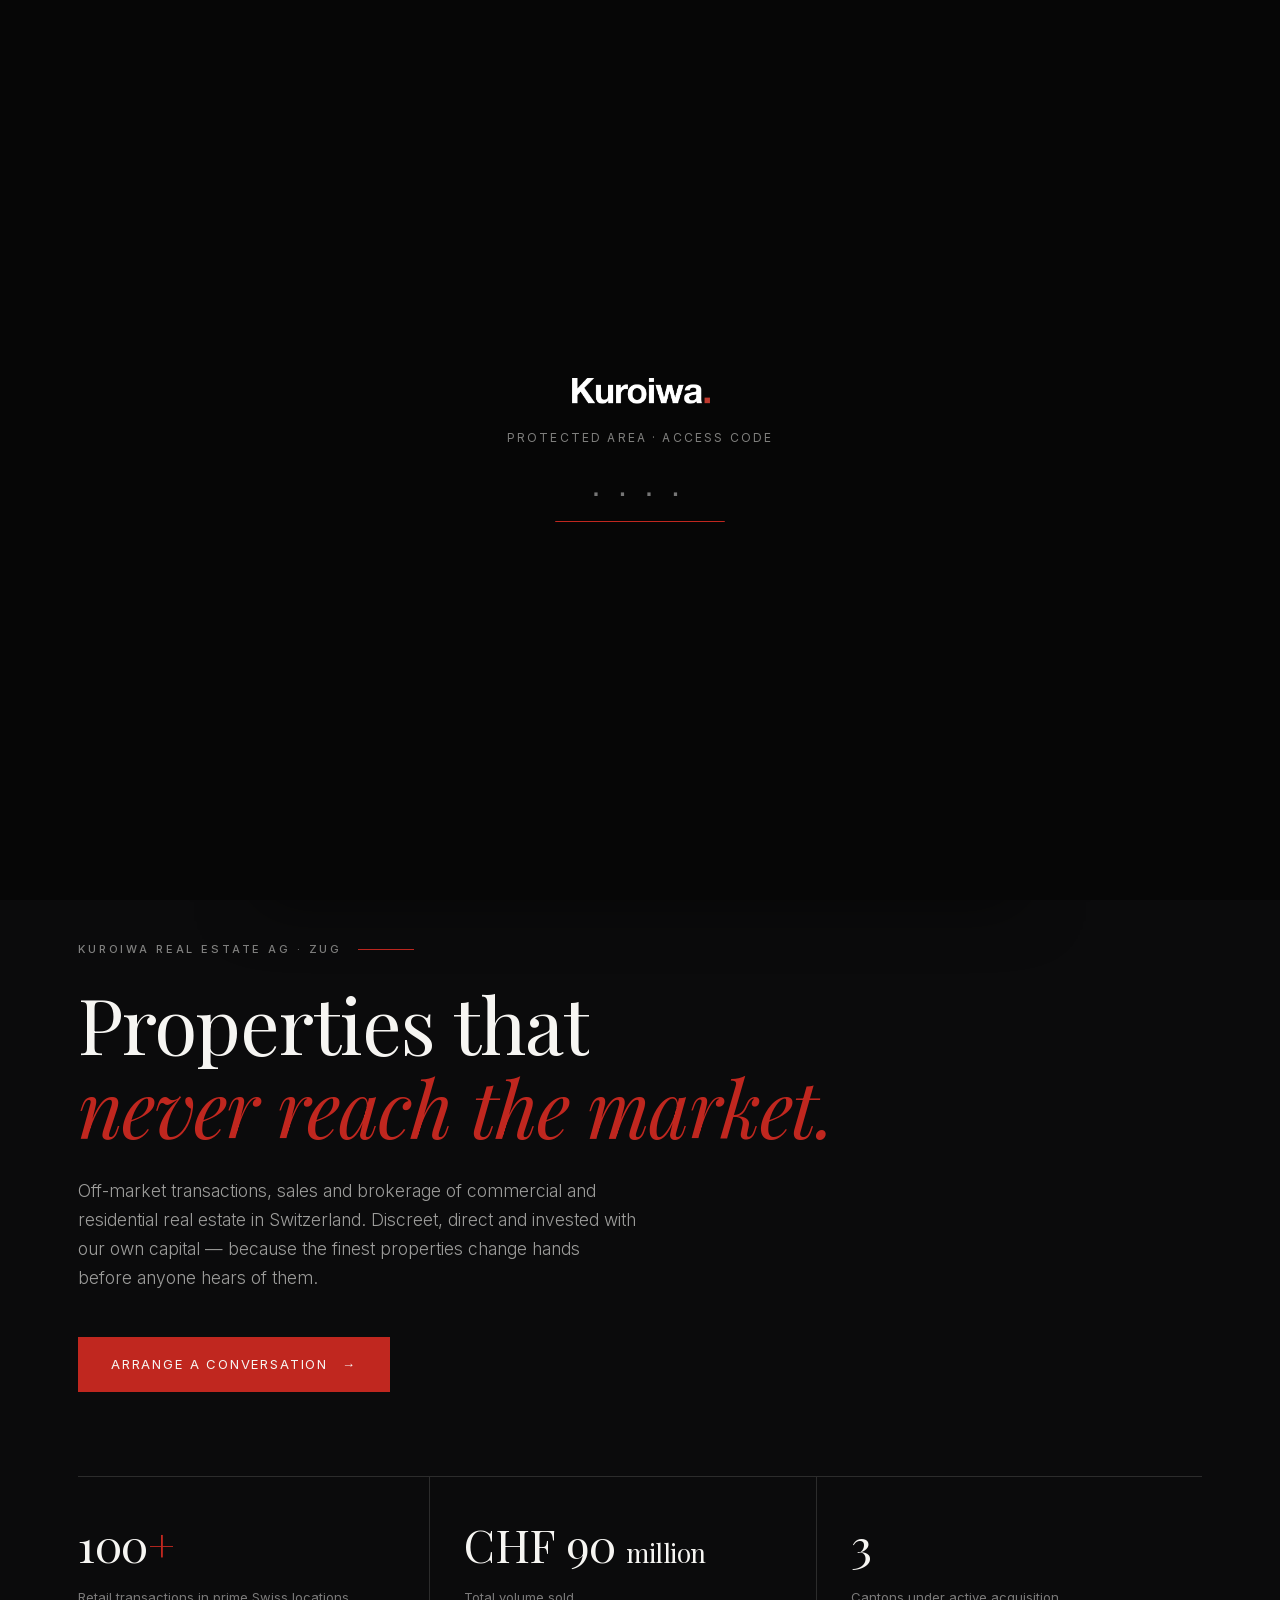
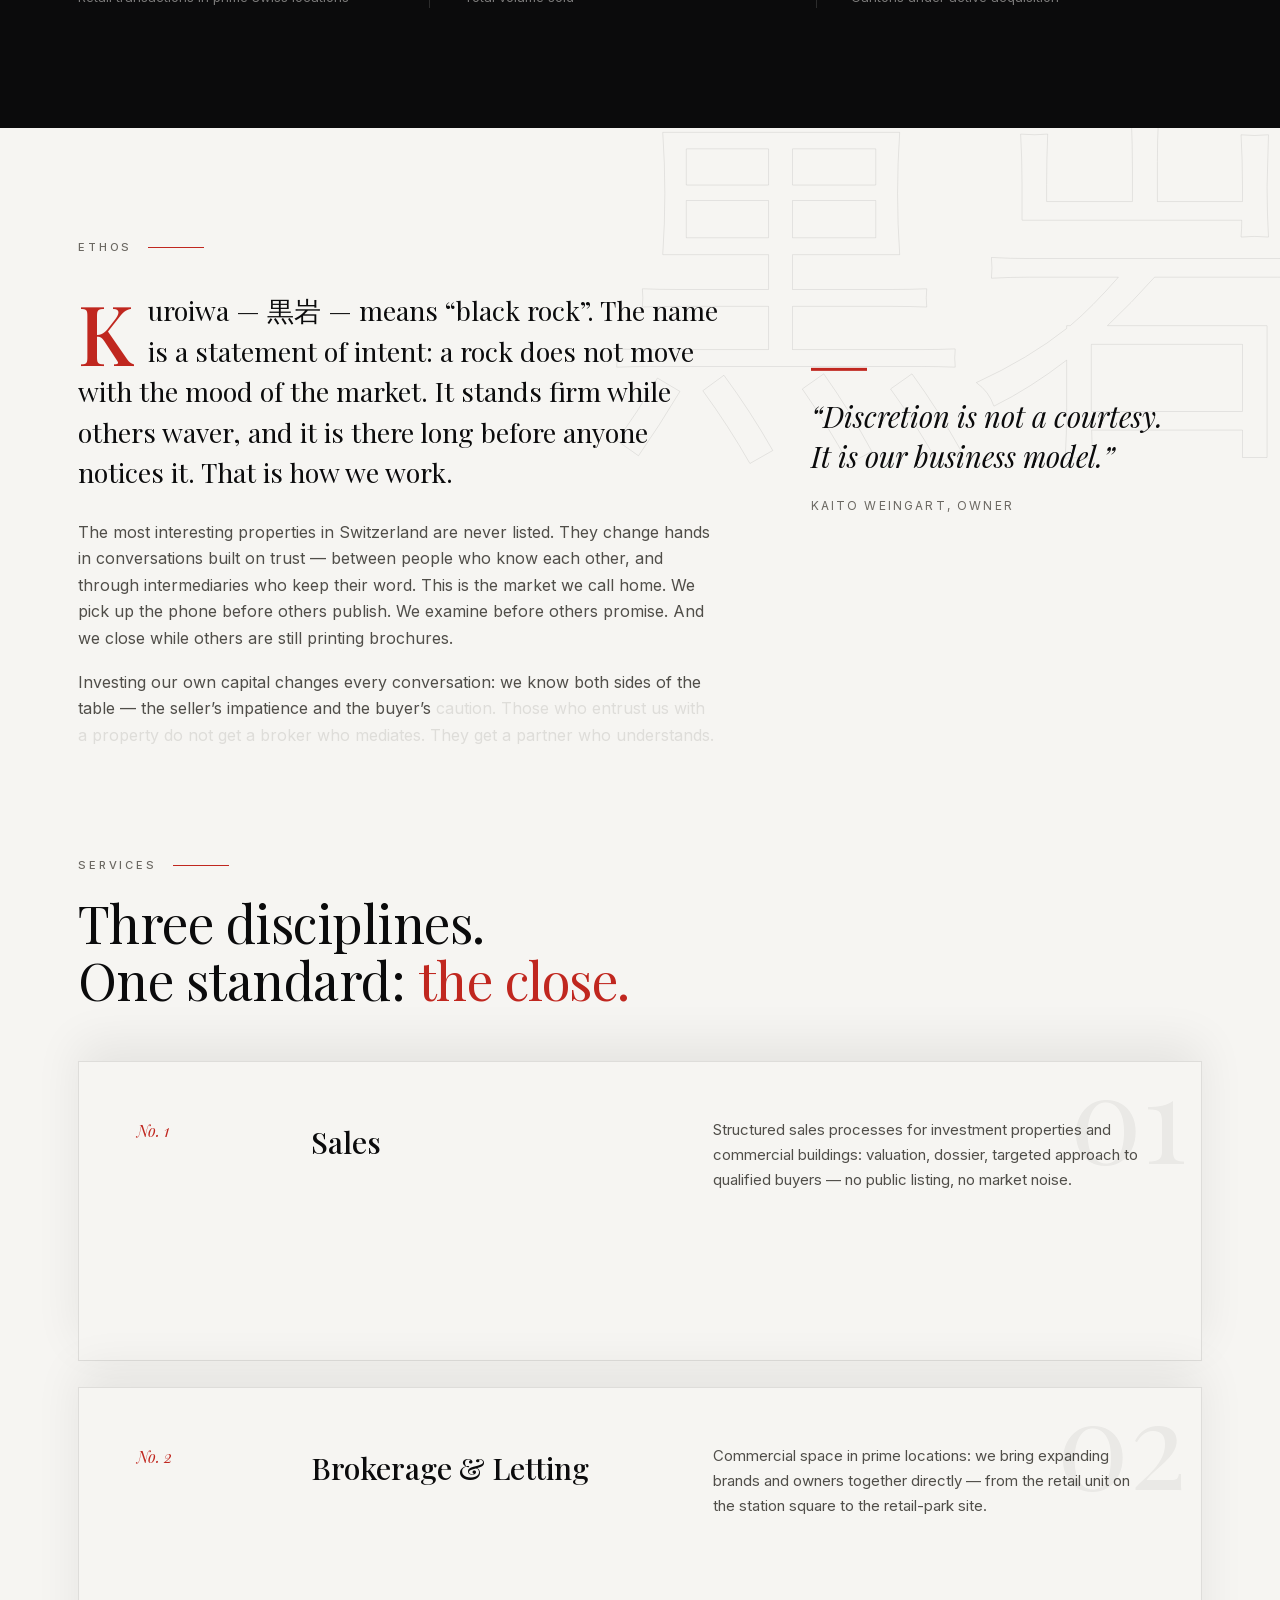
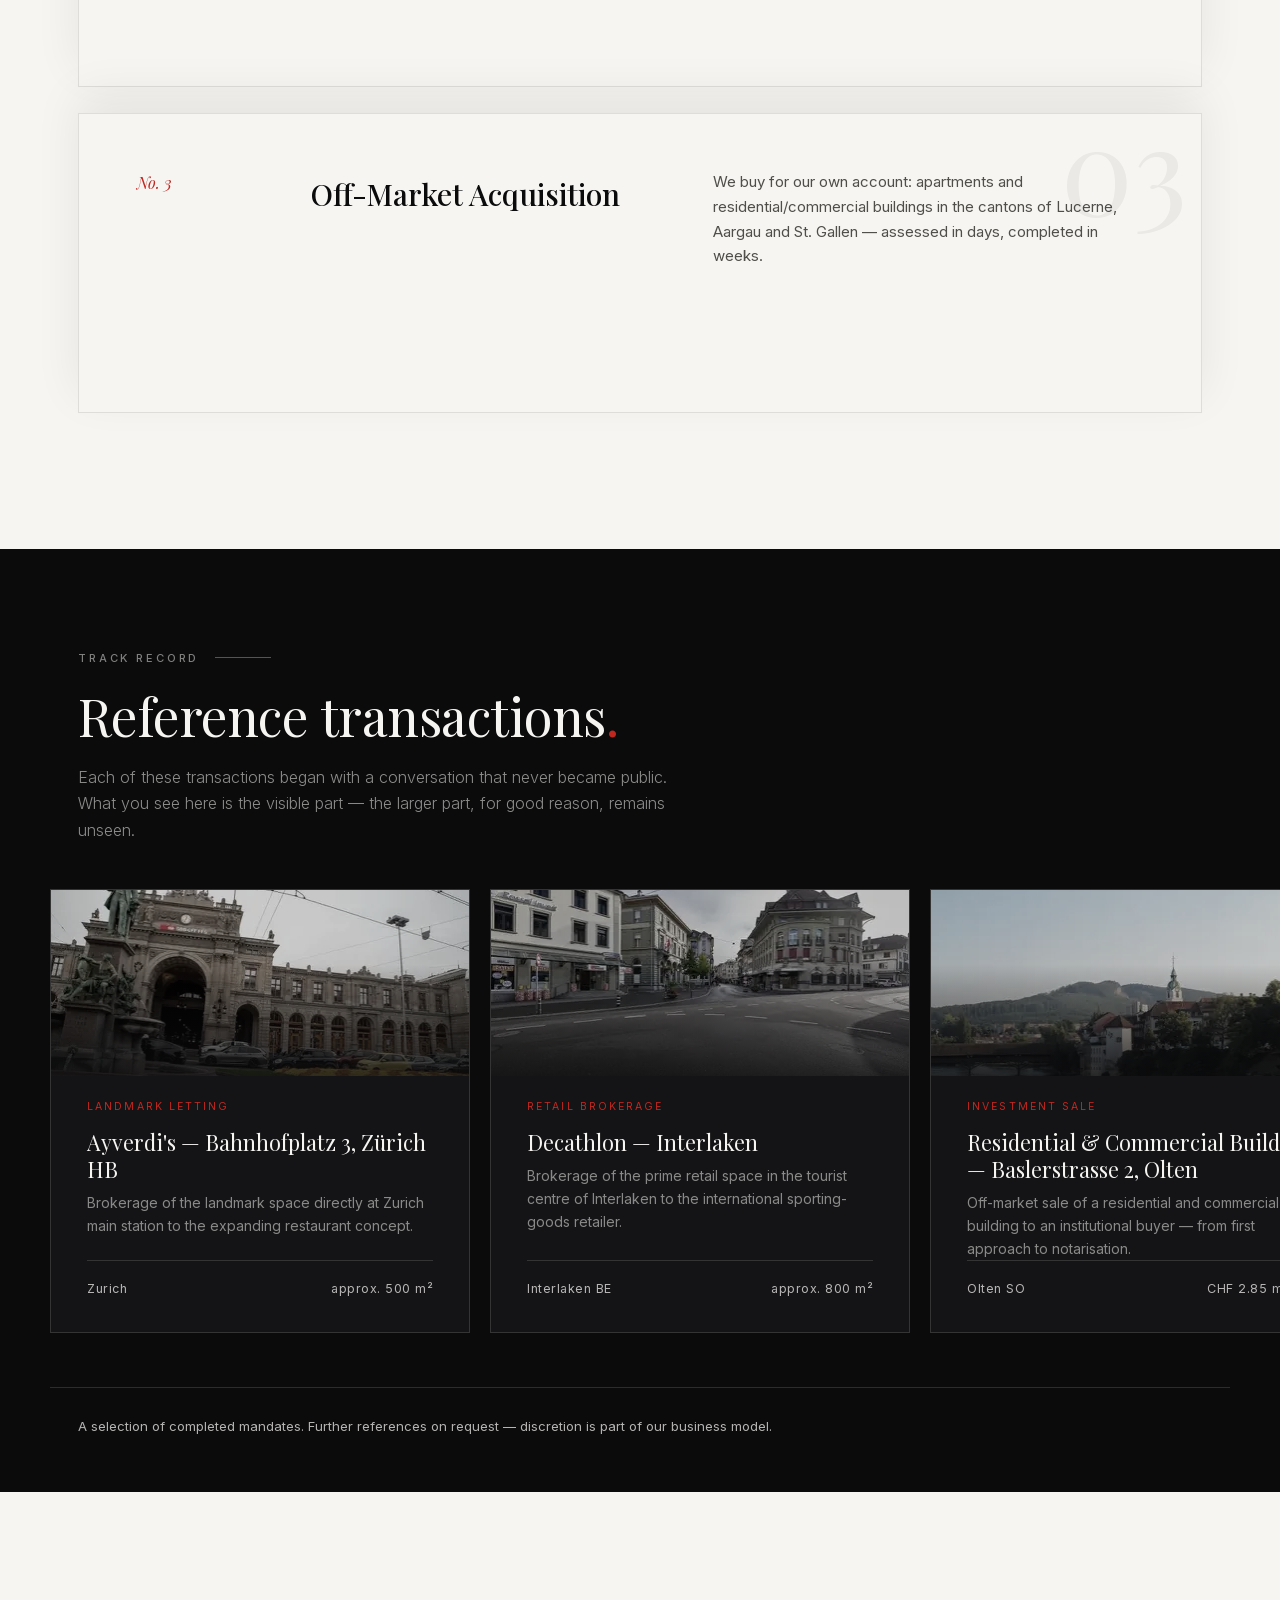
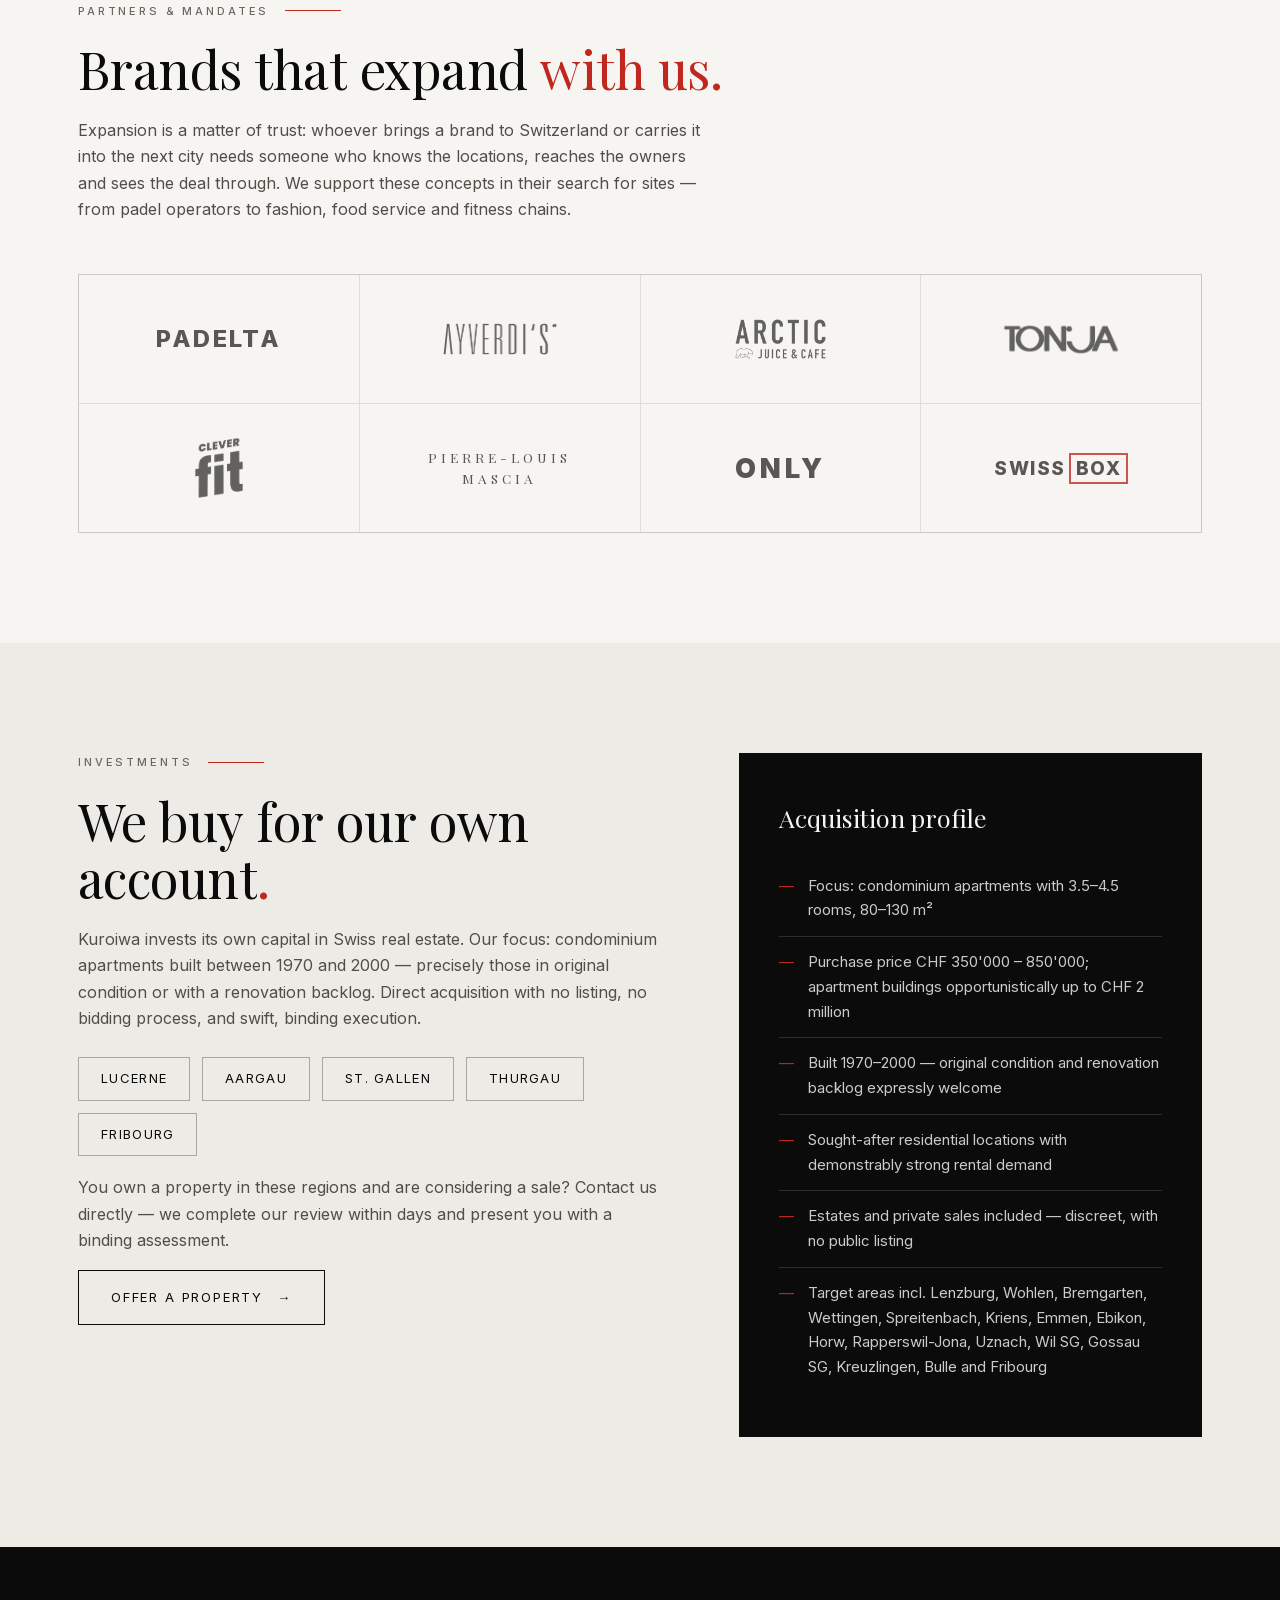
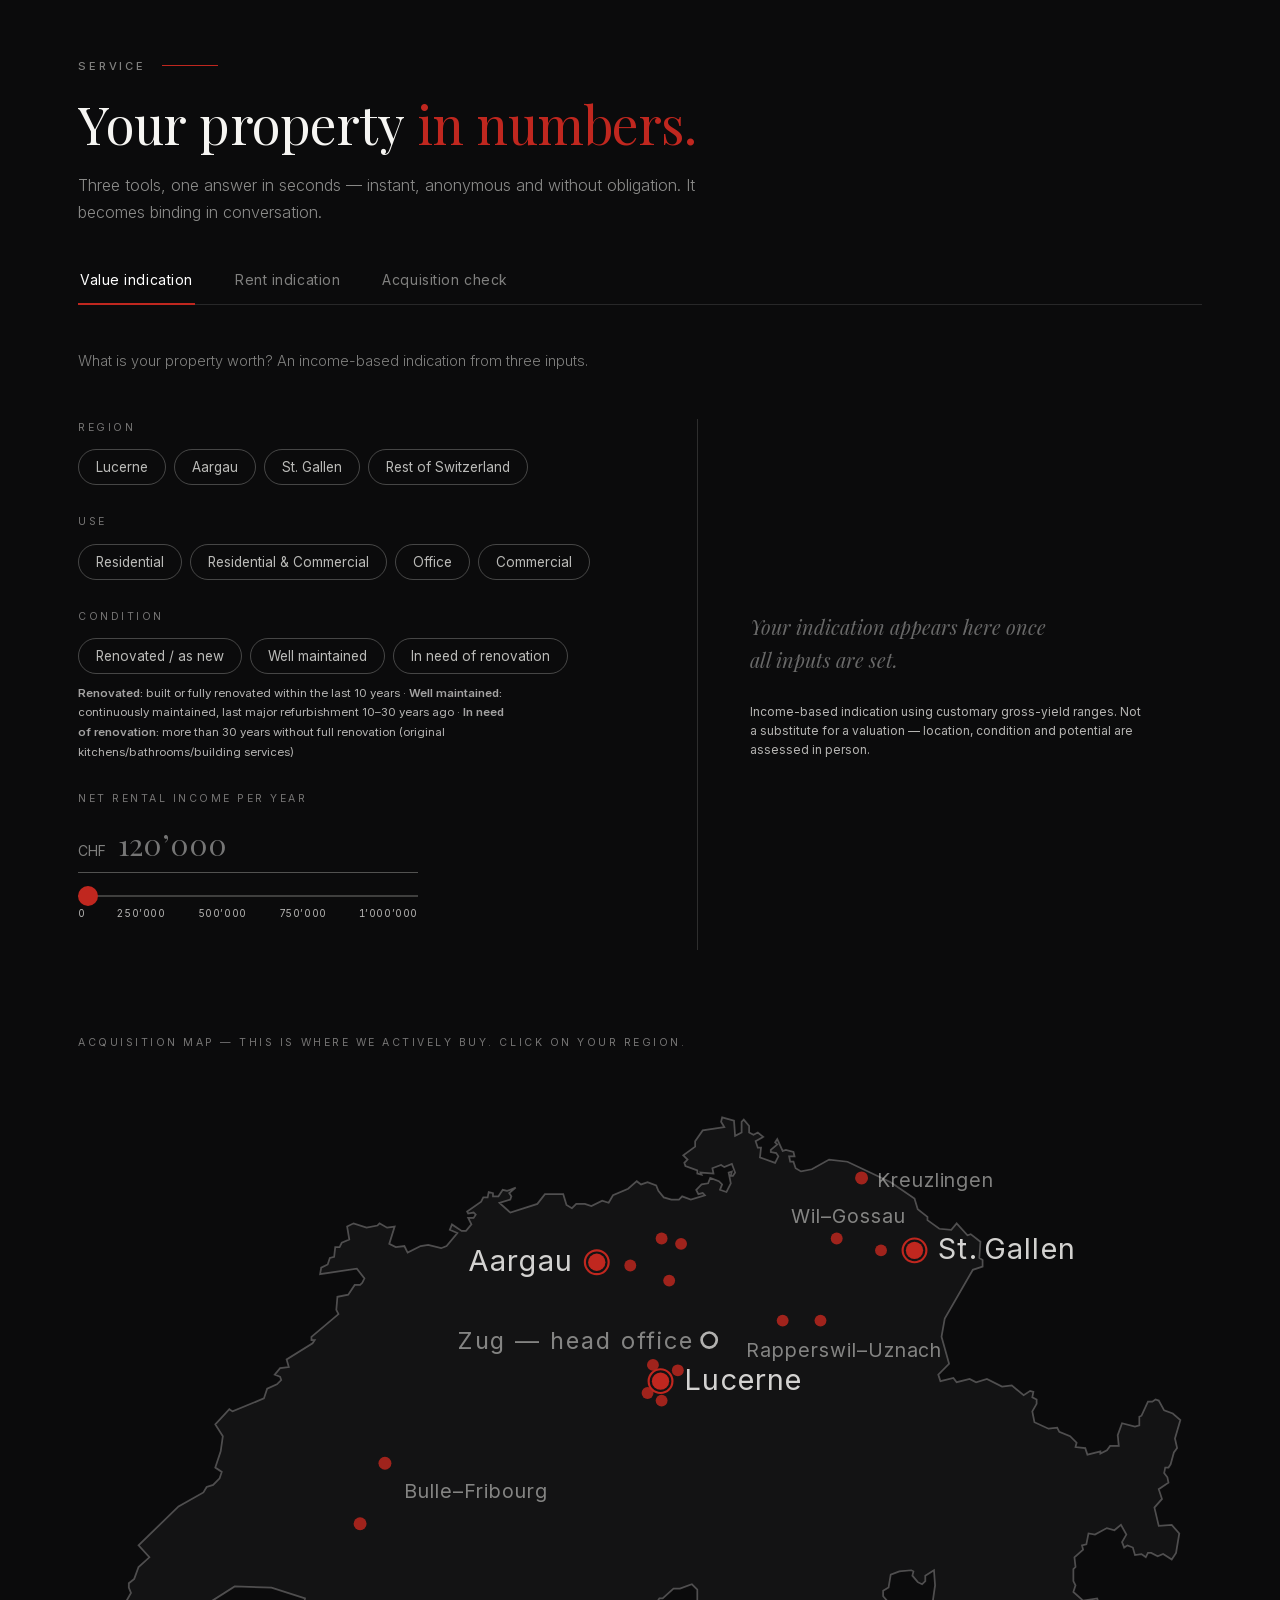
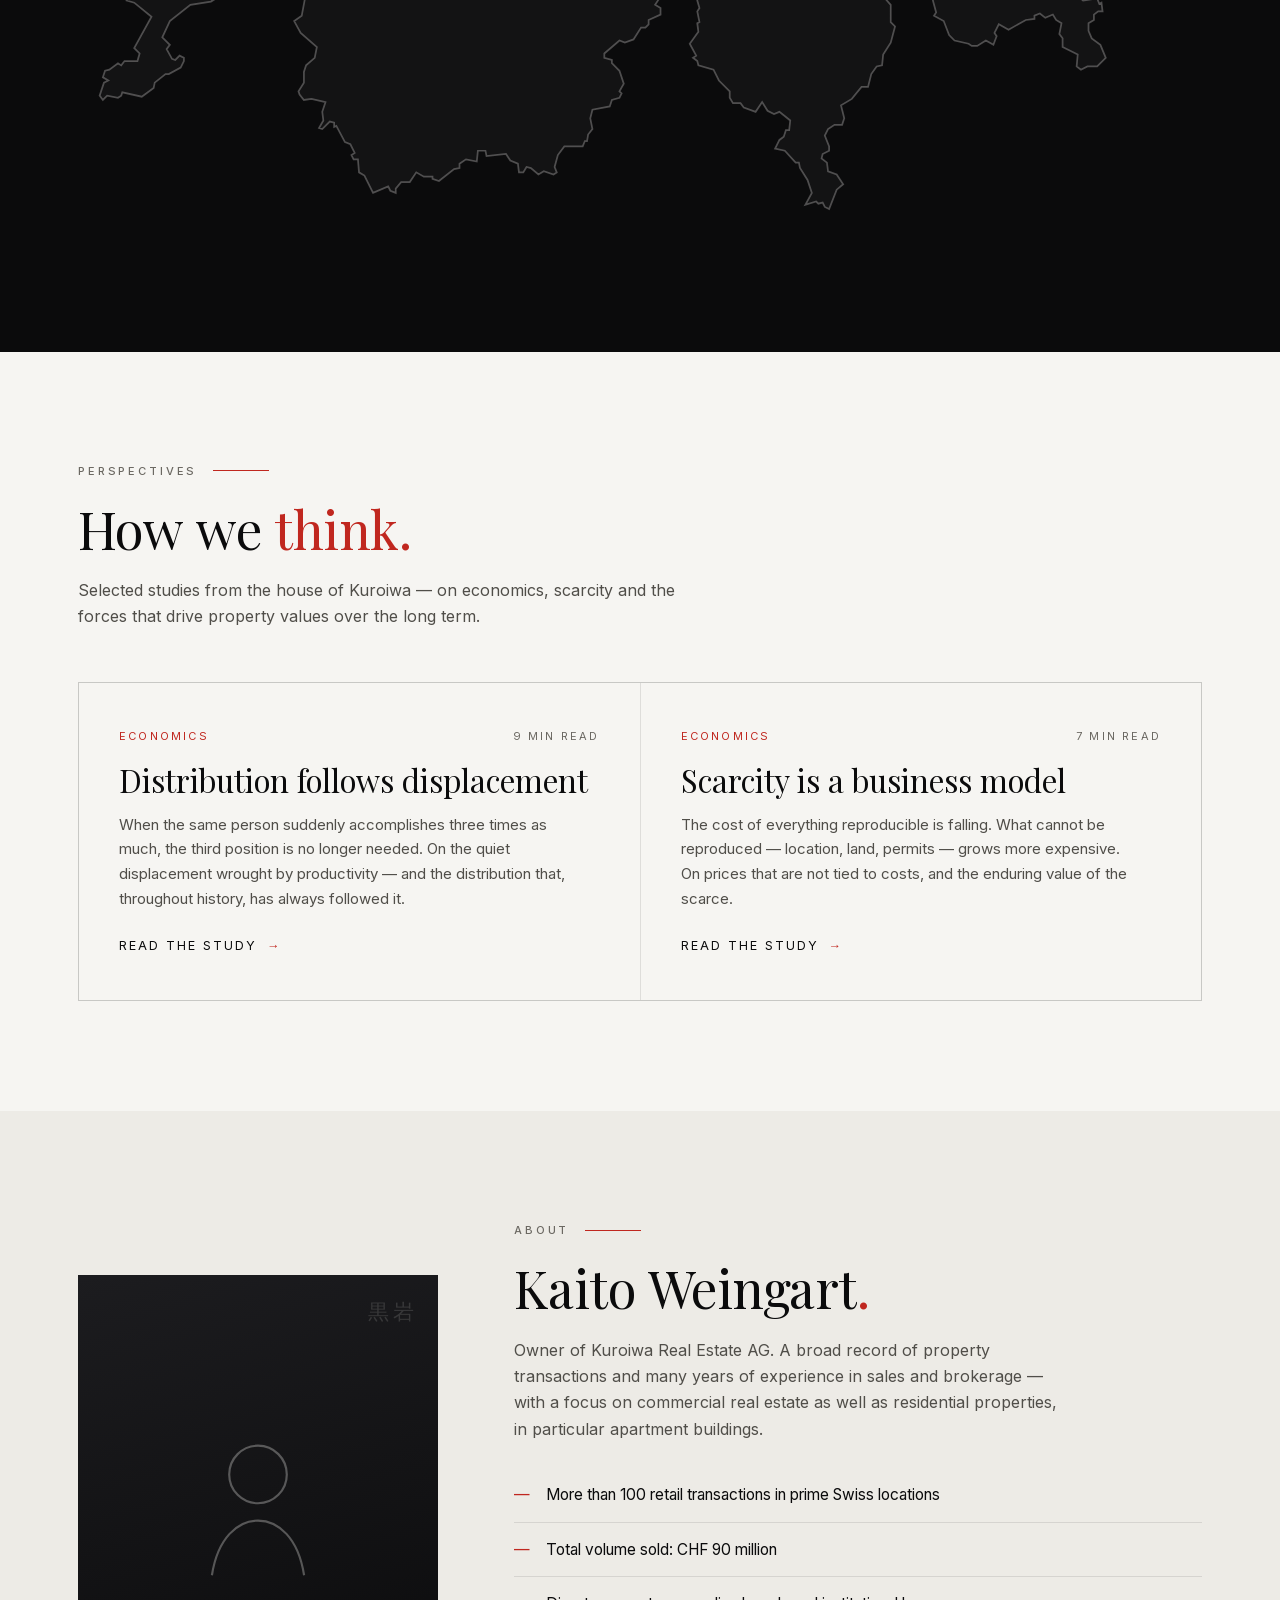
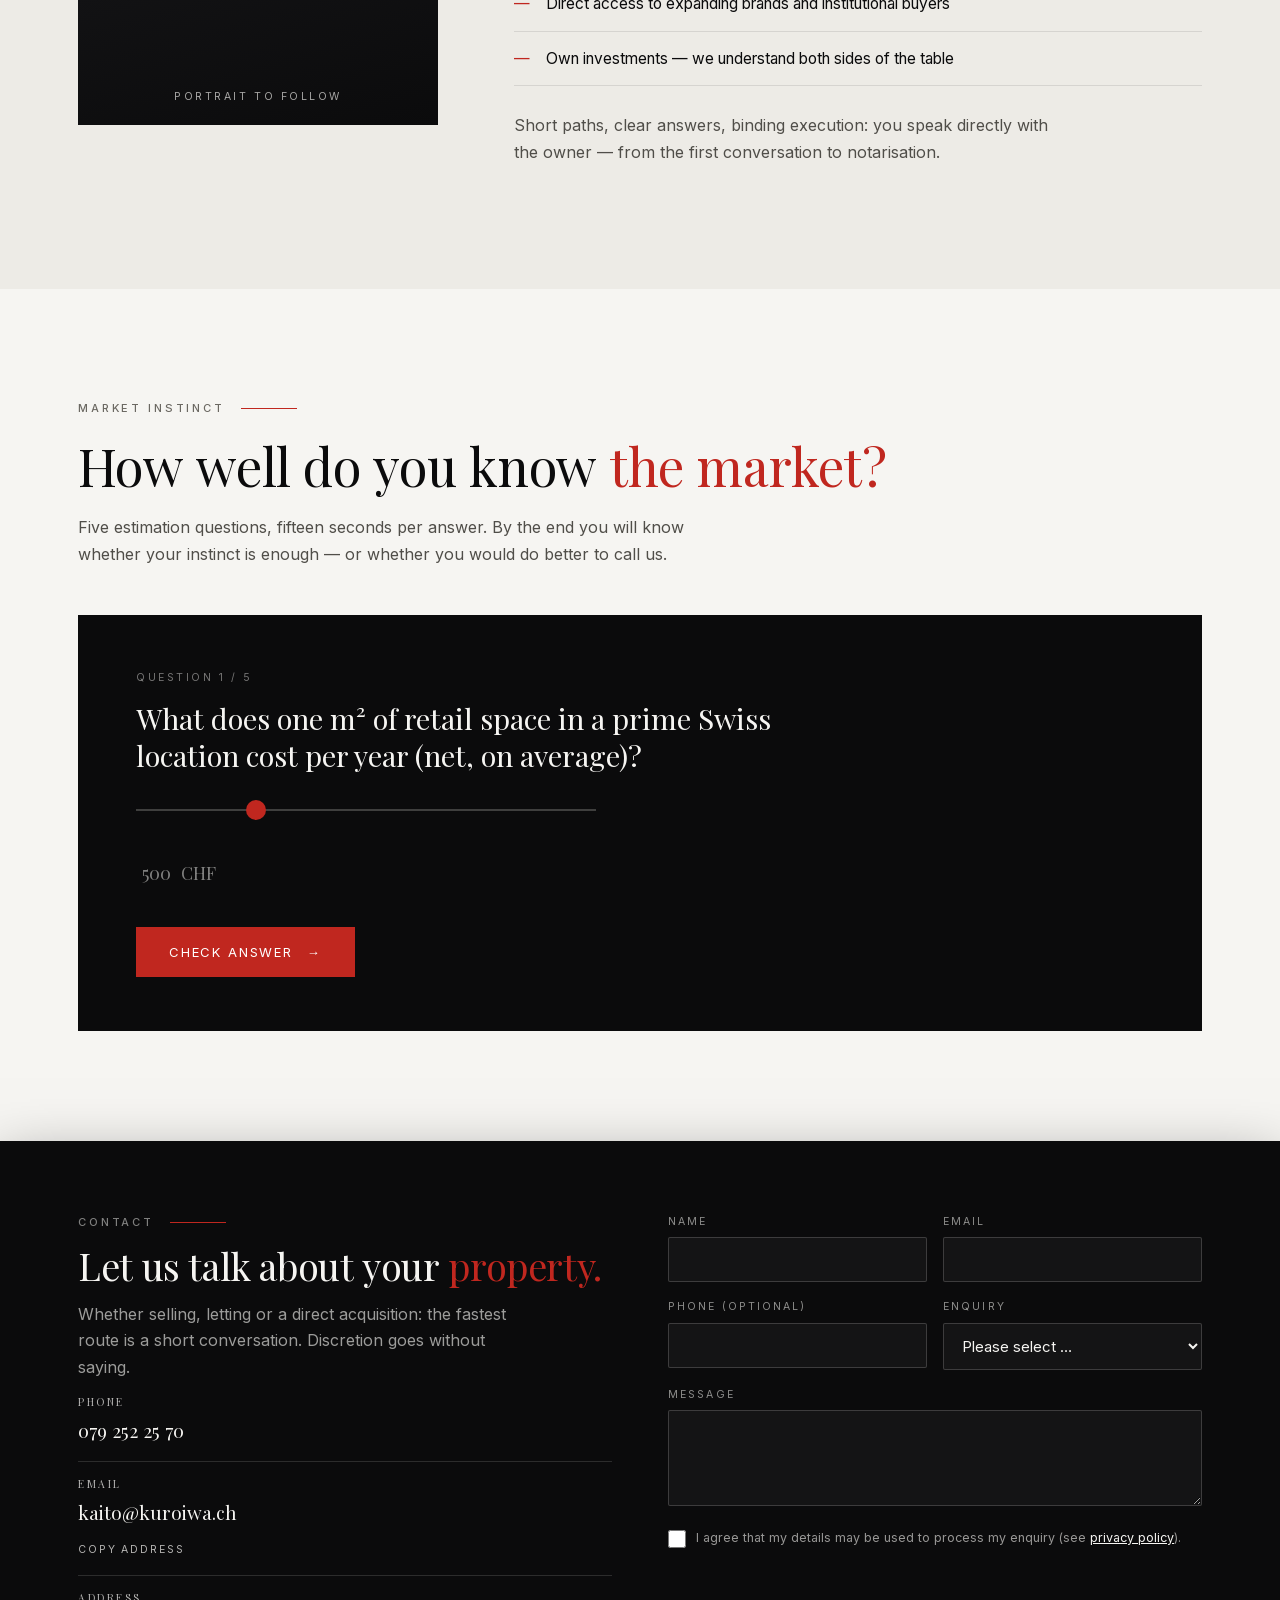
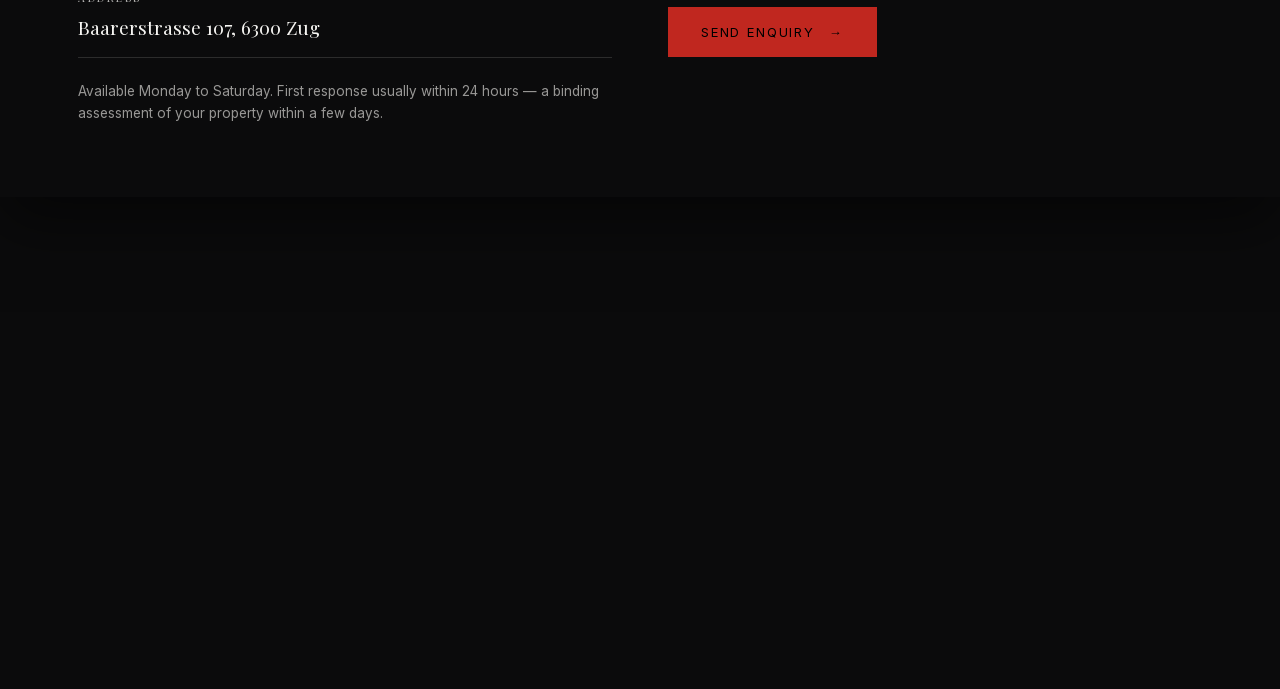
==== en/index.html @ 2675fcdd "Map: rebalance marker sizes — canton markers smaller (r8/pulse 11), town dots larger (r5.5/6), Lucer" ====
<!DOCTYPE html>
<html lang="en">
<head>
<meta charset="utf-8">
<meta name="viewport" content="width=device-width, initial-scale=1">
<title>Kuroiwa Real Estate AG — Off-Market Properties, Sales &amp; Brokerage | Zug</title>
<meta name="description" content="Kuroiwa Real Estate AG, Zug: off-market transactions, sales and brokerage of commercial and residential real estate in Switzerland. Direct acquisition of properties in the cantons of Lucerne, Aargau and St. Gallen.">
<meta name="keywords" content="real estate Zug, off-market properties Switzerland, commercial real estate, sell apartment building, property brokerage, sell property Lucerne, Aargau, St. Gallen, investment property, Kuroiwa Real Estate">
<meta name="robots" content="noindex, nofollow"><!-- GO-LIVE: auf "index, follow" stellen (siehe DEPLOYMENT.md) -->
<meta name="author" content="Kuroiwa Real Estate AG">
<link rel="canonical" href="https://kuroiwa.ch/en/">
<link rel="alternate" hreflang="de-CH" href="https://kuroiwa.ch/">
<link rel="alternate" hreflang="en" href="https://kuroiwa.ch/en/">
<link rel="alternate" hreflang="fr-CH" href="https://kuroiwa.ch/fr/">
<link rel="alternate" hreflang="it-CH" href="https://kuroiwa.ch/it/">
<link rel="alternate" hreflang="x-default" href="https://kuroiwa.ch/">

<meta name="geo.region" content="CH-ZG">
<meta name="geo.placename" content="Zug">
<meta name="geo.position" content="47.1789;8.5165">
<meta name="ICBM" content="47.1789, 8.5165">

<meta property="og:type" content="website">
<meta property="og:site_name" content="Kuroiwa Real Estate AG">
<meta property="og:title" content="Kuroiwa Real Estate — Off-Market Properties, Sales &amp; Brokerage">
<meta property="og:description" content="Discreet off-market transactions for commercial and residential real estate in Switzerland. Direct acquisition in the cantons of Lucerne, Aargau and St. Gallen.">
<meta property="og:url" content="https://kuroiwa.ch/en/">
<meta property="og:locale" content="en_GB">
<meta property="og:image" content="https://kuroiwa.ch/assets/og.png">
<meta property="og:image:width" content="1200">
<meta property="og:image:height" content="630">
<meta name="twitter:card" content="summary_large_image">
<meta name="twitter:title" content="Kuroiwa Real Estate — Off-Market Properties Switzerland">
<meta name="twitter:description" content="Sales, brokerage and direct acquisition of commercial and residential real estate. Discreet and precise.">
<meta name="twitter:image" content="https://kuroiwa.ch/assets/og.png">

<link rel="icon" href="data:image/svg+xml,%3Csvg xmlns='http://www.w3.org/2000/svg' viewBox='0 0 64 64'%3E%3Crect width='64' height='64' fill='%230b0b0c'/%3E%3Ctext x='32' y='44' font-family='Georgia' font-size='34' fill='%23f6f5f2' text-anchor='middle'%3EK%3C/text%3E%3Crect x='44' y='14' width='6' height='36' fill='%23c0271f'/%3E%3C/svg%3E">

<link rel="preload" as="image" fetchpriority="high" imagesrcset="../assets/brand/hero-800.webp 800w, ../assets/brand/hero-1200.webp 1200w, ../assets/brand/hero-1920.webp 1920w" imagesizes="100vw" href="../assets/brand/hero-1200.webp">
<link rel="preload" as="image" href="../assets/brand/kuroiwa-wort.webp">
<link rel="preload" as="font" type="font/woff2" href="../assets/fonts/playfairdisplay-400-normal-latin.woff2" crossorigin>
<link rel="preload" as="font" type="font/woff2" href="../assets/fonts/inter-400-normal-latin.woff2" crossorigin>
<link rel="stylesheet" href="../assets/fonts/fonts.css">

<!-- Monitoring & Analytics (Sentry + erweiterbar, consent-fähig) — Konfiguration in assets/monitoring.js -->
<script defer src="../assets/monitoring.js"></script>

<script type="application/ld+json">
{
  "@context": "https://schema.org",
  "@graph": [
    {
      "@type": "RealEstateAgent",
      "@id": "https://kuroiwa.ch/#organisation",
      "name": "Kuroiwa Real Estate AG",
      "url": "https://kuroiwa.ch/",
      "logo": "https://kuroiwa.ch/assets/og.png",
      "telephone": "+41792522570",
      "email": "kaito@kuroiwa.ch",
      "address": { "@type": "PostalAddress", "streetAddress": "Baarerstrasse 107", "postalCode": "6300", "addressLocality": "Zug", "addressRegion": "ZG", "addressCountry": "CH" },
      "geo": { "@type": "GeoCoordinates", "latitude": 47.1789, "longitude": 8.5165 },
      "areaServed": [
        { "@type": "Country", "name": "Switzerland" },
        { "@type": "AdministrativeArea", "name": "Canton of Zug" },
        { "@type": "AdministrativeArea", "name": "Canton of Lucerne" },
        { "@type": "AdministrativeArea", "name": "Canton of Aargau" },
        { "@type": "AdministrativeArea", "name": "Canton of St. Gallen" },
        { "@type": "AdministrativeArea", "name": "Canton of Zurich" },
        { "@type": "AdministrativeArea", "name": "Canton of Thurgau" },
        { "@type": "AdministrativeArea", "name": "Canton of Fribourg" }
      ],
      "knowsAbout": ["Off-market transactions", "Commercial real estate", "Apartment buildings", "Property brokerage", "Investment properties"],
      "image": "https://kuroiwa.ch/assets/og.png",
      "founder": { "@id": "https://kuroiwa.ch/#kaito" },
      "hasOfferCatalog": {
        "@type": "OfferCatalog",
        "name": "Services",
        "itemListElement": [
          { "@type": "Offer", "itemOffered": { "@type": "Service", "name": "Sale of investment and commercial properties", "serviceType": "Property sales" } },
          { "@type": "Offer", "itemOffered": { "@type": "Service", "name": "Brokerage and letting of commercial space", "serviceType": "Property brokerage" } },
          { "@type": "Offer", "itemOffered": { "@type": "Service", "name": "Off-market acquisition of residential and commercial properties", "serviceType": "Property acquisition" } }
        ]
      }
    },
    {
      "@type": "Person",
      "@id": "https://kuroiwa.ch/#kaito",
      "name": "Kaito Weingart",
      "jobTitle": "Owner",
      "worksFor": { "@id": "https://kuroiwa.ch/#organisation" },
      "telephone": "+41792522570",
      "email": "kaito@kuroiwa.ch"
    },
    {
      "@type": "WebSite",
      "@id": "https://kuroiwa.ch/#website",
      "url": "https://kuroiwa.ch/en/",
      "name": "Kuroiwa Real Estate AG",
      "inLanguage": "en",
      "publisher": { "@id": "https://kuroiwa.ch/#organisation" }
    }
  ]
}
</script>

<link rel="stylesheet" href="../assets/site.css">
</head>
<body>
<div class="tor" id="tor">
  <img src="../assets/brand/kuroiwa-wort.webp" alt="Kuroiwa">
  <div class="tor-text">Protected area · Access code</div>
  <input id="torCode" type="password" inputmode="numeric" maxlength="4" placeholder="&middot;&middot;&middot;&middot;" autocomplete="off" aria-label="Access code">
  <div class="tor-fehler" id="torFehler" hidden>Incorrect code — please try again.</div>
</div>
<script>
(function () {
  const tor = document.getElementById('tor');
  if (sessionStorage.getItem('kuroiwa-zugang') === '1') { tor.remove(); return; }
  document.documentElement.style.overflow = 'hidden';
  const feld = document.getElementById('torCode');
  setTimeout(() => feld.focus(), 100);
  feld.addEventListener('input', () => {
    if (feld.value.length < 4) return;
    if (feld.value === '0000') {
      sessionStorage.setItem('kuroiwa-zugang', '1');
      tor.remove();
      document.documentElement.style.overflow = '';
    } else {
      document.getElementById('torFehler').hidden = false;
      feld.value = '';
    }
  });
})();
</script>
<div class="fortschritt" id="fortschritt" aria-hidden="true"></div>
<div class="lade" id="lade" aria-hidden="true"><div class="lade-inhalt"><span class="lade-kanji">黒岩</span><span class="lade-zahl" id="ladeZahl">0&thinsp;%</span></div></div>
<div class="toast" id="toast" role="status">Email address copied</div>
<button class="hoch" id="hoch" aria-label="Back to top">&uarr;</button>

<nav id="nav">
  <div class="wrap nav-inner">
    <a class="marke" href="#top"><img src="../assets/brand/kuroiwa-wort.webp" alt="Kuroiwa Real Estate" width="78" height="22" style="width:auto"></a>
    <div class="nav-links">
      <a href="#leistungen">Services</a>
      <a href="#track">Track Record</a>
      <a href="#partner">Partners</a>
      <a href="#investitionen">Investments</a>
      <a href="#wert">Value Check</a>
      <a href="#perspektiven">Perspectives</a>
      <a href="#ueber">About</a>
      <div class="lang" aria-label="Select language"><a href="../" hreflang="de-CH" lang="de">DE</a><a class="akt" href="./" hreflang="en" lang="en" aria-current="true">EN</a><a href="../fr/" hreflang="fr-CH" lang="fr">FR</a><a href="../it/" hreflang="it-CH" lang="it">IT</a></div>
      <a class="cta-mini" href="#kontakt">Contact</a>
    </div>
  </div>
</nav>

<!-- Intro im KWI-Stil -->
<header class="intro" id="top">
  <div class="bg"></div>
  <div class="korn"></div>
  <div class="intro-inhalt">
    <img class="logo" src="../assets/brand/kuroiwa-wort.webp" alt="Kuroiwa — 黒岩" width="430" height="80">
    <div class="unterzeile">Real Estate<b>.</b></div>
  </div>
  <div class="scrollcue"><span>Scroll</span><span class="ln"></span></div>
</header>

<section class="statement">
  <div class="wrap">
    <div class="label hell">Kuroiwa Real Estate AG · Zug</div>
    <h1>Properties that <em>never reach the market.</em></h1>
    <p class="sub">Off-market transactions, sales and brokerage of commercial and residential real estate in Switzerland. Discreet, direct and invested with our own capital — because the finest properties change hands before anyone hears of them.</p>
    <a class="cta voll" href="#kontakt">Arrange a conversation</a>
    <div class="zeile">
      <div class="zahl"><div class="gross"><span class="zaehler" data-ziel="100">0</span><span class="rot">+</span></div><div class="klein">Retail transactions in prime Swiss locations</div></div>
      <div class="zahl"><div class="gross">CHF <span class="zaehler" data-ziel="90">0</span> <span style="font-size:26px">million</span></div><div class="klein">Total volume sold</div></div>
      <div class="zahl"><div class="gross"><span class="zaehler" data-ziel="3">0</span></div><div class="klein">Cantons under active acquisition</div></div>
    </div>
  </div>
</section>

<section class="hell-sektion manifest" id="haltung">
  <span class="kanji-wz" id="kanjiWz" aria-hidden="true">黒岩</span>
  <div class="wrap enter">
    <div class="label">Ethos</div>
    <div class="manifest-grid">
      <div class="manifest-text">
        <p class="gross-prosa"><span class="initial">K</span>uroiwa — 黒岩 — means “black rock”. The name is a statement of intent: a rock does not move with the mood of the market. It stands firm while others waver, and it is there long before anyone notices it. That is how we work.</p>
        <p>The most interesting properties in Switzerland are never listed. They change hands in conversations built on trust — between people who know each other, and through intermediaries who keep their word. This is the market we call home. We pick up the phone before others publish. We examine before others promise. And we close while others are still printing brochures.</p>
        <p>Investing our own capital changes every conversation: we know both sides of the table — the seller’s impatience and the buyer’s caution. Those who entrust us with a property do not get a broker who mediates. They get a partner who understands.</p>
      </div>
      <div class="zitat">
        <div class="zitat-strich"></div>
        <blockquote>“Discretion is not a courtesy.<br>It is our business model.”</blockquote>
        <div class="zitat-wer">Kaito Weingart, Owner</div>
      </div>
    </div>
  </div>
</section>

<section class="hell-sektion" id="leistungen" style="padding-top:0">
  <div class="wrap enter">
    <div class="label">Services</div>
    <h2>Three disciplines.<br>One standard: <span class="rot">the close.</span></h2>
    <div class="drei">
      <div class="kachel" data-nr="01">
        <div class="nr">No. 1</div>
        <h3>Sales</h3>
        <p>Structured sales processes for investment properties and commercial buildings: valuation, dossier, targeted approach to qualified buyers — no public listing, no market noise.</p>
      </div>
      <div class="kachel" data-nr="02">
        <div class="nr">No. 2</div>
        <h3>Brokerage &amp; Letting</h3>
        <p>Commercial space in prime locations: we bring expanding brands and owners together directly — from the retail unit on the station square to the retail-park site.</p>
      </div>
      <div class="kachel" data-nr="03">
        <div class="nr">No. 3</div>
        <h3>Off-Market Acquisition</h3>
        <p>We buy for our own account: apartments and residential/commercial buildings in the cantons of Lucerne, Aargau and St. Gallen — assessed in days, completed in weeks.</p>
      </div>
    </div>
  </div>
</section>

<section class="dunkel" id="track" style="padding:0">
  <div class="track-klebt">
    <div class="wrap enter">
      <div class="label hell">Track Record</div>
      <h2>Reference transactions<span class="rot">.</span></h2>
      <p style="max-width:620px;color:rgba(246,245,242,.55);font-weight:300">Each of these transactions began with a conversation that never became public. What you see here is the visible part — the larger part, for good reason, remains unseen.</p>
    </div>
    <div class="deals" id="dealSpur">
      <div class="deal">
        <div class="deal-bild"><picture><source srcset="../assets/deals/ayverdis-420.webp 420w, ../assets/deals/ayverdis.webp 840w" sizes="(max-width: 860px) 92vw, 420px" type="image/webp"><img src="../assets/deals/ayverdis.jpg" srcset="../assets/deals/ayverdis-420.jpg 420w, ../assets/deals/ayverdis.jpg 840w" sizes="(max-width: 860px) 92vw, 420px" alt="Zurich main station on Bahnhofplatz" width="840" height="380" loading="lazy" decoding="async"></picture></div>
        <div class="typ">Landmark Letting</div>
        <h3>Ayverdi's — Bahnhofplatz 3, Zürich HB</h3>
        <p>Brokerage of the landmark space directly at Zurich main station to the expanding restaurant concept.</p>
        <div class="meta"><span>Zurich</span><span>approx. 500 m²</span></div>
      </div>
      <div class="deal">
        <div class="deal-bild"><picture><source srcset="../assets/deals/decathlon-420.webp 420w, ../assets/deals/decathlon.webp 840w" sizes="(max-width: 860px) 92vw, 420px" type="image/webp"><img src="../assets/deals/decathlon.jpg" srcset="../assets/deals/decathlon-420.jpg 420w, ../assets/deals/decathlon.jpg 840w" sizes="(max-width: 860px) 92vw, 420px" alt="Shopping street in Interlaken" width="840" height="380" loading="lazy" decoding="async"></picture></div>
        <div class="typ">Retail Brokerage</div>
        <h3>Decathlon — Interlaken</h3>
        <p>Brokerage of the prime retail space in the tourist centre of Interlaken to the international sporting-goods retailer.</p>
        <div class="meta"><span>Interlaken BE</span><span>approx. 800 m²</span></div>
      </div>
      <div class="deal">
        <div class="deal-bild"><picture><source srcset="../assets/deals/olten-420.webp 420w, ../assets/deals/olten.webp 840w" sizes="(max-width: 860px) 92vw, 420px" type="image/webp"><img src="../assets/deals/olten.jpg" srcset="../assets/deals/olten-420.jpg 420w, ../assets/deals/olten.jpg 840w" sizes="(max-width: 860px) 92vw, 420px" alt="Old town of Olten on the Aare" width="840" height="380" loading="lazy" decoding="async"></picture></div>
        <div class="typ">Investment Sale</div>
        <h3>Residential &amp; Commercial Building — Baslerstrasse 2, Olten</h3>
        <p>Off-market sale of a residential and commercial building to an institutional buyer — from first approach to notarisation.</p>
        <div class="meta"><span>Olten SO</span><span>CHF 2.85 million</span></div>
      </div>
      <div class="deal">
        <div class="deal-bild"><picture><source srcset="../assets/deals/only-420.webp 420w, ../assets/deals/only.webp 840w" sizes="(max-width: 860px) 92vw, 420px" type="image/webp"><img src="../assets/deals/only.jpg" srcset="../assets/deals/only-420.jpg 420w, ../assets/deals/only.jpg 840w" sizes="(max-width: 860px) 92vw, 420px" alt="Bahnhofstrasse in Interlaken" width="840" height="380" loading="lazy" decoding="async"></picture></div>
        <div class="typ">Retail Brokerage</div>
        <h3>Only — Bahnhofstrasse 23, Interlaken</h3>
        <p>Brokerage of the retail unit on Bahnhofstrasse in Interlaken to the international fashion brand.</p>
        <div class="meta"><span>Interlaken BE</span><span>prime location</span></div>
      </div>
      <div class="deal">
        <div class="deal-bild"><picture><source srcset="../assets/deals/retail-420.webp 420w, ../assets/deals/retail.webp 840w" sizes="(max-width: 860px) 92vw, 420px" type="image/webp"><img src="../assets/deals/retail.jpg" srcset="../assets/deals/retail-420.jpg 420w, ../assets/deals/retail.jpg 840w" sizes="(max-width: 860px) 92vw, 420px" alt="Bahnhofstrasse Zurich, prime retail location" width="840" height="380" loading="lazy" decoding="async"></picture></div>
        <div class="typ">Portfolio</div>
        <h3>100+ retail transactions in prime locations</h3>
        <p>More than one hundred completed brokerage and advisory mandates for retail space in Switzerland's top locations.</p>
        <div class="meta"><span>Switzerland</span><span>ongoing</span></div>
      </div>
      <div class="deal">
        <div class="deal-bild"><picture><source srcset="../assets/deals/volumen-420.webp 420w, ../assets/deals/volumen.webp 840w" sizes="(max-width: 860px) 92vw, 420px" type="image/webp"><img src="../assets/deals/volumen.jpg" srcset="../assets/deals/volumen-420.jpg 420w, ../assets/deals/volumen.jpg 840w" sizes="(max-width: 860px) 92vw, 420px" alt="Old town of Zug with the Zytturm clock tower" width="840" height="380" loading="lazy" decoding="async"></picture></div>
        <div class="typ">Transaction Volume</div>
        <h3>CHF 90 million in volume sold</h3>
        <p>Advised sales of residential and commercial properties — from single assets to portfolios.</p>
        <div class="meta"><span>Switzerland</span><span>total</span></div>
      </div>
    </div>
    <div class="track-balken"><div id="trackBalken"></div></div>
    <div class="wrap"><div class="fussnote">A selection of completed mandates. Further references on request — discretion is part of our business model.</div></div>
  </div>
</section>

<section class="hell-sektion" id="partner">
  <div class="wrap enter">
    <div class="label">Partners &amp; Mandates</div>
    <h2>Brands that expand <span class="rot">with us.</span></h2>
    <p style="max-width:640px;color:#504e49">Expansion is a matter of trust: whoever brings a brand to Switzerland or carries it into the next city needs someone who knows the locations, reaches the owners and sees the deal through. We support these concepts in their search for sites — from padel operators to fashion, food service and fitness chains.</p>
    <div class="logowall">
      <div class="logo-zelle"><span class="wm wm-padelta">PADELTA</span></div>
      <div class="logo-zelle"><img class="logo-img" src="../assets/logos/ayverdis.webp" alt="Ayverdi's" width="490" height="160" loading="lazy" decoding="async"></div>
      <div class="logo-zelle"><img class="logo-img" src="../assets/logos/arctic.webp" alt="Arctic Juice &amp; Café" width="338" height="160" loading="lazy" decoding="async"></div>
      <div class="logo-zelle"><img class="logo-img" src="../assets/logos/tonja.webp" alt="Tonja Concept" width="521" height="160" loading="lazy" decoding="async"></div>
      <div class="logo-zelle"><img class="logo-img logo-tall" src="../assets/logos/clever-fit.webp" alt="clever fit" width="131" height="160" loading="lazy" decoding="async"></div>
      <div class="logo-zelle"><span class="wm wm-plm">PIERRE-LOUIS<br>MASCIA</span></div>
      <div class="logo-zelle"><span class="wm wm-only">ONLY</span></div>
      <div class="logo-zelle"><span class="wm wm-swissbox">SWISS<b>BOX</b></span></div>
    </div>
  </div>
</section>

<section class="invest" id="investitionen">
  <div class="wrap enter">
    <div class="invest-grid">
      <div>
        <div class="label">Investments</div>
        <h2>We buy for our own account<span class="rot">.</span></h2>
        <p style="color:#504e49">Kuroiwa invests its own capital in Swiss real estate. Our focus: condominium apartments built between 1970 and 2000 — precisely those in original condition or with a renovation backlog. Direct acquisition with no listing, no bidding process, and swift, binding execution.</p>
        <div class="kantone">
          <div class="kanton">Lucerne</div>
          <div class="kanton">Aargau</div>
          <div class="kanton">St. Gallen</div>
          <div class="kanton">Thurgau</div>
          <div class="kanton">Fribourg</div>
        </div>
        <p style="color:#504e49;margin-top:18px">You own a property in these regions and are considering a sale? Contact us directly — we complete our review within days and present you with a binding assessment.</p>
        <a class="cta" style="border-color:var(--ink);color:var(--ink);margin-top:16px" href="#wert">Offer a property</a>
      </div>
      <div class="profil">
        <h3>Acquisition profile</h3>
        <ul>
          <li>Focus: condominium apartments with 3.5–4.5 rooms, 80–130 m²</li>
          <li>Purchase price CHF 350'000 – 850'000; apartment buildings opportunistically up to CHF 2 million</li>
          <li>Built 1970–2000 — original condition and renovation backlog expressly welcome</li>
          <li>Sought-after residential locations with demonstrably strong rental demand</li>
          <li>Estates and private sales included — discreet, with no public listing</li>
          <li>Target areas incl. Lenzburg, Wohlen, Bremgarten, Wettingen, Spreitenbach, Kriens, Emmen, Ebikon, Horw, Rapperswil-Jona, Uznach, Wil SG, Gossau SG, Kreuzlingen, Bulle and Fribourg</li>
        </ul>
      </div>
    </div>
  </div>
</section>

<section class="dunkel" id="wert">
  <div class="wrap enter">
    <div class="label hell">Service</div>
    <h2>Your property <span class="rot">in numbers.</span></h2>
    <p style="max-width:620px;color:rgba(246,245,242,.55);font-weight:300">Three tools, one answer in seconds — instant, anonymous and without obligation. It becomes binding in conversation.</p>

    <div class="tab-leiste" role="tablist">
      <button class="tab aktiv" data-tab="wert" role="tab">Value indication</button>
      <button class="tab" data-tab="miete" role="tab">Rent indication</button>
      <button class="tab" data-tab="check" role="tab">Acquisition check</button>
    </div>

    <div class="tab-panel" id="panel-wert">
    <p style="max-width:560px;color:rgba(246,245,242,.5);font-weight:300;font-size:14.5px;margin-bottom:34px">What is your property worth? An income-based indication from three inputs.</p>
    <div class="wert-grid">
      <div>
        <div class="wert-feld">
          <div class="feld-name">Region</div>
          <div class="pillen" data-gruppe="wregion">
            <button class="pille" data-wert="luzern">Lucerne</button>
            <button class="pille" data-wert="aargau">Aargau</button>
            <button class="pille" data-wert="stgallen">St. Gallen</button>
            <button class="pille" data-wert="uebrige">Rest of Switzerland</button>
          </div>
          <select id="wertKanton" class="kanton-wahl" hidden aria-label="Select canton">
            <option value="">Select canton …</option>
            <option value="Zürich">Zurich</option><option value="Bern">Bern</option><option value="Zug">Zug</option><option value="Schwyz">Schwyz</option>
            <option value="Solothurn">Solothurn</option><option value="Basel-Stadt">Basel-Stadt</option><option value="Basel-Landschaft">Basel-Landschaft</option>
            <option value="Thurgau">Thurgau</option><option value="Graubünden">Graubünden</option><option value="Tessin">Ticino</option><option value="Waadt">Vaud</option>
            <option value="Wallis">Valais</option><option value="Freiburg">Fribourg</option><option value="Genf">Geneva</option><option value="Neuenburg">Neuchâtel</option>
            <option value="Jura">Jura</option><option value="Schaffhausen">Schaffhausen</option><option value="Glarus">Glarus</option><option value="Uri">Uri</option>
            <option value="Obwalden">Obwalden</option><option value="Nidwalden">Nidwalden</option><option value="Appenzell Ausserrhoden">Appenzell Ausserrhoden</option>
            <option value="Appenzell Innerrhoden">Appenzell Innerrhoden</option>
          </select>
        </div>
        <div class="wert-feld">
          <div class="feld-name">Use</div>
          <div class="pillen" data-gruppe="wnutzung">
            <button class="pille" data-wert="wohnen">Residential</button>
            <button class="pille" data-wert="wg">Residential &amp; Commercial</button>
            <button class="pille" data-wert="buero">Office</button>
            <button class="pille" data-wert="gewerbe">Commercial</button>
          </div>
        </div>
        <div class="wert-feld">
          <div class="feld-name">Condition</div>
          <div class="pillen" data-gruppe="wzustand">
            <button class="pille" data-wert="saniert">Renovated / as new</button>
            <button class="pille" data-wert="gepflegt">Well maintained</button>
            <button class="pille" data-wert="sanierungsbedarf">In need of renovation</button>
          </div>
          <div class="feld-hilfe"><b>Renovated:</b> built or fully renovated within the last 10 years · <b>Well maintained:</b> continuously maintained, last major refurbishment 10–30 years ago · <b>In need of renovation:</b> more than 30 years without full renovation (original kitchens/bathrooms/building services)</div>
        </div>
        <div class="wert-feld">
          <div class="feld-name">Net rental income per year</div>
          <div class="ertrag-eingabe"><span>CHF</span><input id="wertErtrag" type="number" inputmode="numeric" min="0" step="1000" placeholder="120&#8217;000" aria-label="Net rental income per year in Swiss francs"></div>
          <input id="wertSlider" class="ertrag-regler" type="range" min="0" max="1000000" step="5000" value="0" aria-label="Set net rental income per year">
          <div class="regler-skala"><span>0</span><span>250&#8217;000</span><span>500&#8217;000</span><span>750&#8217;000</span><span>1&#8217;000&#8217;000</span></div>
        </div>
      </div>
      <div class="wert-ergebnis">
        <div class="wert-warten" id="wertWarten">Your indication appears here once all inputs are set.</div>
        <div id="wertResultat" hidden>
          <div class="wert-zahl" id="wertZahl"></div>
          <div class="wert-sub" id="wertSub"></div>
          <div class="check-ctas" style="margin-top:28px">
            <a class="cta voll" id="wertWa" href="#" rel="noopener" target="_blank">Request a binding assessment</a>
            <a class="cta" id="wertMail" style="border-color:rgba(246,245,242,.4);color:var(--paper)" href="#">By email</a>
          </div>
        </div>
        <div class="wert-hinweis">Income-based indication using customary gross-yield ranges. Not a substitute for a valuation — location, condition and potential are assessed in person.</div>
      </div>
    </div>

    </div>

    <div class="tab-panel" id="panel-miete" hidden>
      <p style="max-width:560px;color:rgba(246,245,242,.5);font-weight:300;font-size:14.5px;margin-bottom:34px">What is your commercial space worth? Market-level prices per m² — on request with a concrete rent proposal for your tenants or a re-letting.</p>
      <div class="wert-grid">
        <div>
          <div class="wert-feld">
            <div class="feld-name">Use</div>
            <div class="pillen" data-gruppe="gnutzung">
              <button class="pille" data-wert="retail">Retail / Shop</button>
              <button class="pille" data-wert="buero">Office</button>
              <button class="pille" data-wert="gastro">Food &amp; Beverage</button>
              <button class="pille" data-wert="lager">Warehouse / Retail park</button>
            </div>
          </div>
          <div class="wert-feld">
            <div class="feld-name">Canton</div>
            <select id="mietKanton" class="kanton-wahl" style="margin-top:2px" aria-label="Canton of the commercial space">
              <option value="">Select canton …</option>
              <option value="Zürich">Zurich</option><option value="Bern">Bern</option><option value="Luzern">Lucerne</option><option value="Zug">Zug</option>
              <option value="Schwyz">Schwyz</option><option value="Aargau">Aargau</option><option value="St. Gallen">St. Gallen</option><option value="Solothurn">Solothurn</option>
              <option value="Basel-Stadt">Basel-Stadt</option><option value="Basel-Landschaft">Basel-Landschaft</option><option value="Thurgau">Thurgau</option>
              <option value="Graubünden">Graubünden</option><option value="Tessin">Ticino</option><option value="Waadt">Vaud</option><option value="Wallis">Valais</option>
              <option value="Freiburg">Fribourg</option><option value="Genf">Geneva</option><option value="Neuenburg">Neuchâtel</option><option value="Jura">Jura</option>
              <option value="Schaffhausen">Schaffhausen</option><option value="Glarus">Glarus</option><option value="Uri">Uri</option><option value="Obwalden">Obwalden</option>
              <option value="Nidwalden">Nidwalden</option><option value="Appenzell Ausserrhoden">Appenzell Ausserrhoden</option><option value="Appenzell Innerrhoden">Appenzell Innerrhoden</option>
            </select>
          </div>
          <div class="wert-feld">
            <div class="feld-name">Location</div>
            <div class="pillen" data-gruppe="glage">
              <button class="pille" data-wert="lage1a">Prime — station / pedestrian zone</button>
              <button class="pille" data-wert="lage1b">Secondary — near the centre</button>
              <button class="pille" data-wert="quartier">Neighbourhood / suburbs</button>
            </div>
          </div>
          <div class="wert-feld">
            <div class="feld-name">Floor</div>
            <div class="pillen" data-gruppe="gstock">
              <button class="pille" data-wert="eg">Ground floor</button>
              <button class="pille" data-wert="og">Upper floor</button>
              <button class="pille" data-wert="ug">Basement</button>
            </div>
          </div>
          <div class="wert-feld">
            <div class="feld-name">Area</div>
            <div class="ertrag-eingabe"><span>m²</span><input id="mietFlaeche" type="number" inputmode="numeric" min="0" step="10" placeholder="250" aria-label="Area in square metres"></div>
            <input id="mietSlider" class="ertrag-regler" type="range" min="0" max="2000" step="10" value="0" aria-label="Set area">
            <div class="regler-skala"><span>0</span><span>500</span><span>1&#8217;000</span><span>1&#8217;500</span><span>2&#8217;000 m²</span></div>
          </div>
        </div>
        <div class="wert-ergebnis">
          <div class="wert-warten" id="mietWarten">Your rent indication appears here once all inputs are set.</div>
          <div id="mietResultat" hidden>
            <div class="wert-zahl" id="mietZahl"></div>
            <div class="wert-sub" id="mietSub"></div>
            <div class="check-ctas" style="margin-top:28px">
              <a class="cta voll" id="mietWa" href="#" rel="noopener" target="_blank">Request a concrete rent proposal</a>
              <a class="cta" id="mietMail" style="border-color:rgba(246,245,242,.4);color:var(--paper)" href="#">By email</a>
            </div>
          </div>
          <div class="wert-hinweis">Net rent ranges (excluding service charges) by use and location quality, based on practice across Switzerland. The concrete proposal takes account of site, footfall and fit-out.</div>
        </div>
      </div>
    </div>

    <div class="tab-panel" id="panel-check" hidden>
    <div class="check enter" id="check">
      <div class="label hell">Acquisition Check</div>
      <h3>Does your property fit? <span class="rot">An answer in 20 seconds.</span></h3>
      <div class="check-felder">
        <div>
          <div class="feld-name">Canton</div>
          <div class="pillen" data-gruppe="kanton">
            <button class="pille" data-wert="luzern">Lucerne</button>
            <button class="pille" data-wert="aargau">Aargau</button>
            <button class="pille" data-wert="stgallen">St. Gallen</button>
            <button class="pille" data-wert="anderer">Other</button>
          </div>
        </div>
        <div>
          <div class="feld-name">Property</div>
          <div class="pillen" data-gruppe="objekt">
            <button class="pille" data-wert="wohnung">Apartment / Studio</button>
            <button class="pille" data-wert="mfh">Apartment building</button>
            <button class="pille" data-wert="wgh">Residential &amp; Commercial Building</button>
            <button class="pille" data-wert="gewerbe">Commercial</button>
          </div>
        </div>
        <div>
          <div class="feld-name">Price expectation</div>
          <div class="pillen" data-gruppe="preis">
            <button class="pille" data-wert="bis1">up to 1 million</button>
            <button class="pille" data-wert="m12">1–2 million</button>
            <button class="pille" data-wert="ueber2">over 2 million</button>
          </div>
        </div>
      </div>
      <div class="check-ergebnis" id="checkErgebnis" hidden>
        <p id="checkText"></p>
        <div class="check-ctas">
          <a class="cta voll" id="checkWa" href="#" rel="noopener" target="_blank">Send key facts via WhatsApp</a>
          <a class="cta" id="checkMail" style="border-color:rgba(246,245,242,.4);color:var(--paper)" href="#">By email</a>
        </div>
      </div>
    </div>
    </div>

    <div class="karte-block">
      <div class="feld-name">Acquisition map — this is where we actively buy. Click on your region.</div>
      <svg viewBox="-20 -30 1040 700" role="img" aria-label="Acquisition regions of Kuroiwa Real Estate AG in Switzerland">
        <path class="ch-umriss" d="M778,244L776,238L786,228L779,203L782,186L808,141L817,138L817,132L814,130L815,115L806,108L803,109L793,98L788,104L777,103L766,95L766,92L757,85L754,75L732,60L692,41L675,39L659,48L649,50L644,47L642,41L639,41L638,36L643,36L642,32L635,30L632,31L627,20L625,23L627,25L621,30L621,32L626,33L628,36L625,42L611,37L612,28L609,28L607,22L614,18L609,14L605,16L601,14L601,8L596,2L594,4L594,14L588,17L587,3L576,0L575,4L578,9L558,12L551,22L551,27L540,35L544,39L541,42L542,45L553,49L553,52L557,53L556,51L568,52L567,47L575,44L578,46L585,43L588,51L586,54L584,54L585,50L582,51L584,61L580,69L574,67L576,62L573,59L565,56L563,61L557,62L552,67L554,71L558,70L560,72L547,76L539,73L536,76L529,76L522,74L517,68L515,63L507,60L501,62L497,59L489,66L475,72L471,79L465,77L455,82L449,80L441,80L437,84L432,81L429,71L412,71L405,80L380,88L370,79L380,76L381,73L379,70L385,65L377,68L373,67L369,73L364,73L364,70L360,69L359,74L355,74L353,78L340,87L341,89L346,88L348,90L346,93L341,93L344,99L339,105L335,105L326,99L324,104L331,107L321,119L316,121L304,118L297,119L285,125L282,119L274,120L268,117L273,101L266,102L259,98L257,100L247,102L235,98L229,101L231,113L224,116L222,120L218,120L217,129L213,130L211,136L205,139L204,145L238,140L245,149L243,153L241,155L236,155L230,164L220,166L219,178L221,182L196,203L196,206L199,206L197,209L173,224L175,231L167,232L162,238L167,240L168,243L164,247L155,251L152,260L123,272L120,270L107,284L114,295L112,309L107,324L113,328L111,334L105,340L99,342L96,347L73,360L36,396L46,407L36,416L32,427L27,431L27,435L29,440L25,447L32,449L48,462L32,491L37,496L35,503L23,503L20,507L17,505L9,511L5,512L3,518L8,521L4,523L0,535L3,539L7,535L17,537L20,535L21,532L39,536L50,528L51,523L61,515L64,515L75,509L78,503L78,500L74,498L70,502L67,501L62,492L65,488L58,481L65,466L84,451L103,448L125,434L159,435L190,445L187,461L180,466L186,477L201,490L199,500L191,507L189,513L189,523L184,531L185,534L189,539L196,538L209,541L206,550L207,558L203,565L206,566L213,559L217,560L217,564L219,563L227,578L232,580L236,588L233,590L235,594L239,594L240,606L245,609L253,625L267,619L269,623L274,625L274,621L279,615L287,615L293,606L300,610L308,610L308,612L314,614L328,603L333,602L333,598L339,594L349,596L350,586L357,586L358,591L376,589L380,595L387,598L388,606L392,606L395,601L399,602L406,608L411,605L420,608L423,606L421,601L424,590L430,582L447,582L449,577L451,577L452,571L456,566L454,556L456,548L472,545L474,539L481,537L483,533L481,531L485,524L481,512L474,505L474,502L467,500L467,496L481,484L486,486L494,483L501,472L505,472L508,469L508,465L519,460L519,454L514,451L518,445L521,445L531,436L537,436L548,432L553,437L553,447L555,454L553,457L555,467L553,468L554,476L546,487L552,498L549,500L553,503L554,507L568,511L573,521L583,531L583,537L586,542L593,542L596,546L607,550L613,541L618,549L624,552L629,550L639,558L638,567L635,567L633,573L629,576L625,584L634,586L644,597L647,597L648,602L655,613L659,625L653,636L663,633L665,635L669,634L671,638L675,640L682,622L688,617L682,608L674,605L673,597L668,593L669,589L675,586L675,582L671,572L674,566L680,562L687,562L689,556L686,544L696,538L705,527L711,527L714,515L719,508L724,507L725,497L732,486L736,471L732,467L732,451L725,443L725,438L730,435L732,423L740,420L751,419L753,420L752,424L757,430L761,432L764,429L764,424L772,419L773,433L771,447L774,458L772,461L781,466L786,479L791,484L804,487L807,489L812,489L820,484L827,488L830,480L828,477L832,469L841,474L857,465L865,464L865,461L870,459L875,463L882,460L885,465L890,468L888,478L891,482L891,490L905,497L904,508L908,511L914,508L923,508L931,500L926,488L918,482L915,475L915,468L920,465L920,460L924,457L928,457L927,449L925,450L923,445L910,447L901,439L903,433L901,429L901,418L903,416L902,407L910,400L909,396L913,395L915,385L921,386L932,380L939,382L945,377L950,386L946,393L948,398L951,396L956,398L958,405L964,404L968,407L970,403L973,403L979,406L984,404L992,409L996,403L999,385L992,377L980,378L976,361L983,353L980,344L989,338L988,333L985,329L986,324L989,324L991,321L994,310L997,306L995,297L1000,280L993,274L985,271L980,262L977,261L974,263L970,263L964,276L962,277L962,285L958,286L946,283L942,294L943,304L935,304L932,308L926,311L926,309L914,312L912,306L903,305L904,301L898,295L888,291L886,287L878,288L865,282L863,272L867,265L867,261L863,259L864,254L861,253L855,257L844,248L835,249L821,242L811,245L805,242L793,245L790,241L778,244Z"/>
        <g class="marker" data-region="Luzern"><circle class="puls" cx="519" cy="244" r="11"/><circle class="kern" cx="519" cy="244" r="8"/><text x="541" y="252">Lucerne</text></g>
        <g class="marker" data-region="Aargau"><circle class="puls" cx="460" cy="134" r="11"/><circle class="kern" cx="460" cy="134" r="8"/><text x="438" y="142" text-anchor="end">Aargau</text></g>
        <g class="marker" data-region="St. Gallen"><circle class="puls" cx="754" cy="123" r="11"/><circle class="kern" cx="754" cy="123" r="8"/><text x="776" y="131">St.&#8201;Gallen</text></g>
        <g class="hq"><circle cx="564" cy="206" r="7"/><text x="550" y="214" text-anchor="end">Zug — head office</text></g>
        <g class="ortgrp"><circle class="ort" cx="705" cy="56" r="6"><title>Kreuzlingen</title></circle><text class="ort-label" x="719" y="64">Kreuzlingen</text></g>
        <g class="ortgrp"><circle class="ort" cx="264" cy="320" r="6"><title>Fribourg</title></circle><circle class="ort" cx="241" cy="376" r="6"><title>Bulle</title></circle><text class="ort-label" x="282" y="352">Bulle–Fribourg</text></g>
        <g class="ortgrp"><circle class="ort" cx="632" cy="188" r="5.5"><title>Rapperswil-Jona</title></circle><circle class="ort" cx="667" cy="188" r="5.5"><title>Uznach</title></circle><text class="ort-label" x="598" y="222">Rapperswil–Uznach</text></g>
        <g class="ortgrp"><circle class="ort" cx="682" cy="112" r="5.5"><title>Wil SG</title></circle><circle class="ort" cx="723" cy="123" r="5.5"><title>Gossau SG</title></circle><text class="ort-label" x="640" y="98">Wil–Gossau</text></g>
        <g class="ortgrp"><circle class="ort" cx="491" cy="137" r="5.5"><title>Lenzburg</title></circle><circle class="ort" cx="527" cy="151" r="5.5"><title>Wohlen · Bremgarten</title></circle><circle class="ort" cx="520" cy="112" r="5.5"><title>Wettingen</title></circle><circle class="ort" cx="538" cy="117" r="5.5"><title>Spreitenbach</title></circle></g>
        <g class="ortgrp"><circle class="ort" cx="512" cy="229" r="5.5"><title>Emmen</title></circle><circle class="ort" cx="535" cy="234" r="5.5"><title>Ebikon</title></circle><circle class="ort" cx="507" cy="255" r="5.5"><title>Kriens</title></circle><circle class="ort" cx="520" cy="262" r="5.5"><title>Horw</title></circle></g>
      </svg>
    </div>
  </div>
</section>

<section class="hell-sektion" id="perspektiven">
  <div class="wrap enter">
    <div class="label">Perspectives</div>
    <h2>How we <span class="rot">think.</span></h2>
    <p style="max-width:600px;color:#504e49">Selected studies from the house of Kuroiwa — on economics, scarcity and the forces that drive property values over the long term.</p>
    <div class="studien">
      <a class="studie" href="https://kwicapital.ch/study.html?id=verteilung-folgt-verdraengung" target="_blank" rel="noopener nofollow">
        <div class="kopfzeile"><span>Economics</span><span>9 min read</span></div>
        <h3>Distribution follows displacement</h3>
        <p>When the same person suddenly accomplishes three times as much, the third position is no longer needed. On the quiet displacement wrought by productivity — and the distribution that, throughout history, has always followed it.</p>
        <span class="mehr">Read the study</span>
      </a>
      <a class="studie" href="https://kwicapital.ch/study.html?id=knappheit-ist-ein-geschaeftsmodell" target="_blank" rel="noopener nofollow">
        <div class="kopfzeile"><span>Economics</span><span>7 min read</span></div>
        <h3>Scarcity is a business model</h3>
        <p>The cost of everything reproducible is falling. What cannot be reproduced — location, land, permits — grows more expensive. On prices that are not tied to costs, and the enduring value of the scarce.</p>
        <span class="mehr">Read the study</span>
      </a>
    </div>
  </div>
</section>

<section class="hell-sektion" id="ueber" style="background:var(--paper2)">
  <div class="wrap enter">
    <div class="ueber-grid">
      <div class="portrait">
        <svg viewBox="0 0 100 120" fill="none" stroke="#f6f5f2" stroke-width="1.5">
          <circle cx="50" cy="42" r="20"/>
          <path d="M18 112c4-26 18-38 32-38s28 12 32 38"/>
        </svg>
        <div class="platzhalter">Portrait to follow</div>
      </div>
      <div class="ueber">
        <div class="label">About</div>
        <h2>Kaito Weingart<span class="rot">.</span></h2>
        <p>Owner of Kuroiwa Real Estate AG. A broad record of property transactions and many years of experience in sales and brokerage — with a focus on commercial real estate as well as residential properties, in particular apartment buildings.</p>
        <div class="punkte">
          <div>More than 100 retail transactions in prime Swiss locations</div>
          <div>Total volume sold: CHF 90 million</div>
          <div>Direct access to expanding brands and institutional buyers</div>
          <div>Own investments — we understand both sides of the table</div>
        </div>
        <p>Short paths, clear answers, binding execution: you speak directly with the owner — from the first conversation to notarisation.</p>
      </div>
    </div>
  </div>
</section>

<section class="hell-sektion" id="instinkt">
  <div class="wrap enter">
    <div class="label">Market Instinct</div>
    <h2>How well do you know <span class="rot">the market?</span></h2>
    <p style="max-width:620px;color:#504e49">Five estimation questions, fifteen seconds per answer. By the end you will know whether your instinct is enough — or whether you would do better to call us.</p>
    <div class="quiz-karte" id="quiz">
      <div id="quizLauf">
        <div class="feld-name"><span id="quizNr">Question 1 / 5</span></div>
        <div class="quiz-frage" id="quizFrage"></div>
        <input class="ertrag-regler" id="quizRegler" type="range" aria-label="Set your estimate">
        <div class="quiz-wert"><span id="quizWert">–</span><span id="quizEinheit"></span></div>
        <div class="quiz-aufloesung" id="quizAufloesung" hidden>
          <div class="quiz-punkte" id="quizPunkte"></div>
          <div class="quiz-quelle" id="quizQuelle"></div>
        </div>
        <div class="check-ctas" style="margin-top:30px">
          <button class="cta voll" id="quizKnopf" style="cursor:pointer;font-family:var(--sans)">Check answer</button>
        </div>
      </div>
      <div id="quizSchluss" hidden>
        <div class="feld-name">Your result</div>
        <div class="quiz-schluss-titel" id="quizTitel"></div>
        <p style="color:rgba(246,245,242,.6);max-width:520px;margin-top:16px" id="quizFazit"></p>
        <div class="check-ctas" style="margin-top:30px">
          <a class="cta voll" href="#kontakt">Speak with the professional</a>
          <button class="cta" id="quizNochmal" style="cursor:pointer;border-color:rgba(246,245,242,.4);color:var(--paper);font-family:var(--sans)">Try again</button>
        </div>
      </div>
    </div>
  </div>
</section>

<section class="kontakt" id="kontakt">
  <div class="wrap enter">
    <div class="kontakt-grid">
      <div>
        <div class="label hell">Contact</div>
        <h2>Let us talk about your <span class="rot">property.</span></h2>
        <p style="color:rgba(246,245,242,.62);max-width:440px">Whether selling, letting or a direct acquisition: the fastest route is a short conversation. Discretion goes without saying.</p>
        <div class="k-zeile"><span class="was">Phone</span><a href="tel:+41792522570">079 252 25 70</a></div>
        <div class="k-zeile"><span class="was">Email</span><a href="mailto:kaito@kuroiwa.ch">kaito@kuroiwa.ch</a><button class="kopier" data-mail="kaito@kuroiwa.ch">Copy address</button></div>
        <div class="k-zeile"><span class="was">Address</span><span>Baarerstrasse 107, 6300 Zug</span></div>
        <p style="margin-top:22px;font-size:13.5px;color:rgba(246,245,242,.6)">Available Monday to Saturday. First response usually within 24 hours — a binding assessment of your property within a few days.</p>
      </div>
      <div>
        <form class="lead" id="leadForm" action="https://formspree.io/f/XXXXXXXX" method="POST" novalidate>
          <input type="text" name="_gotcha" class="lead-hp" tabindex="-1" autocomplete="off" aria-hidden="true">
          <div class="lead-reihe">
            <div><label for="lf-name">Name</label><input id="lf-name" name="name" type="text" autocomplete="name" required></div>
            <div><label for="lf-mail">Email</label><input id="lf-mail" name="email" type="email" autocomplete="email" required></div>
          </div>
          <div class="lead-reihe">
            <div><label for="lf-tel">Phone (optional)</label><input id="lf-tel" name="telefon" type="tel" autocomplete="tel"></div>
            <div><label for="lf-anliegen">Enquiry</label><select id="lf-anliegen" name="anliegen" required>
              <option value="">Please select …</option>
              <option value="Verkauf">Sale</option>
              <option value="Vermietung / Vermittlung">Letting / Brokerage</option>
              <option value="Ankauf (Sie kaufen mein Objekt)">Acquisition (you buy my property)</option>
              <option value="Wert-Indikation / Bewertung">Value indication / Valuation</option>
              <option value="Anderes">Other</option>
            </select></div>
          </div>
          <div><label for="lf-msg">Message</label><textarea id="lf-msg" name="nachricht" required></textarea></div>
          <label class="zustimmung"><input type="checkbox" name="einwilligung" required value="ja"><span>I agree that my details may be used to process my enquiry (see <a href="../datenschutz.html" hreflang="de">privacy policy</a>).</span></label>
          <div class="lead-status" id="leadStatus" role="status" aria-live="polite"></div>
          <button type="submit" class="cta voll senden">Send enquiry</button>
        </form>
        <div class="lead-dank" id="leadDank" role="status"><h3>Thank you — we will be in touch.</h3><p>Your enquiry has been received. First response usually within 24 hours.</p></div>
      </div>
    </div>
  </div>
</section>

<footer>
  <div class="wrap">
    <div class="fuss-top">
      <div>
        <img class="fuss-logo" src="../assets/brand/kuroiwa-wort.webp" alt="Kuroiwa" loading="lazy">
        <p class="fuss-desc">黒岩 — “black rock”. Off-market transactions, sales and brokerage of commercial and residential real estate in Switzerland.</p>
        <div class="flags" title="Japan × Switzerland">
          <svg width="20" height="14" viewBox="0 0 30 20"><rect width="30" height="20" rx="3" fill="#FAF9F6"/><circle cx="15" cy="10" r="5.6" fill="#BC002D"/></svg>
          <svg width="20" height="14" viewBox="0 0 30 20"><rect width="30" height="20" rx="3" fill="#D52B1E"/><rect x="12.9" y="4.5" width="4.2" height="11" rx="1" fill="#fff"/><rect x="9.5" y="7.9" width="11" height="4.2" rx="1" fill="#fff"/></svg>
        </div>
      </div>
      <div>
        <h5>Navigation</h5>
        <a href="#leistungen">Services</a>
        <a href="#track">Track Record</a>
        <a href="#investitionen">Investments</a>
        <a href="#wert">Value indication</a>
        <a href="#perspektiven">Perspectives</a>
        <a href="#ueber">About Kaito</a>
        <div class="lang fuss-lang"><a href="../" hreflang="de-CH" lang="de">DE</a><a class="akt" href="./" hreflang="en" lang="en" aria-current="true">EN</a><a href="../fr/" hreflang="fr-CH" lang="fr">FR</a><a href="../it/" hreflang="it-CH" lang="it">IT</a></div>
      </div>
      <div>
        <h5>Contact</h5>
        <a href="mailto:kaito@kuroiwa.ch">kaito@kuroiwa.ch</a>
        <a href="tel:+41792522570">079 252 25 70</a>
        <a href="../impressum.html" hreflang="de">Impressum &amp; Legal Notice</a>
        <a href="../datenschutz.html" hreflang="de">Privacy</a>
      </div>
    </div>
    <div class="fuss-unten">
      <span>© <span id="jahr"></span> Kuroiwa Real Estate AG · 黒岩</span>
      <span>Baarerstrasse 107 · 6300 Zug · Switzerland · <span id="ortszeit"></span></span>
    </div>
  </div>
</footer>

<div class="consent" id="consent" hidden>
  <div class="consent-inner">
    <p class="consent-text">We use essential cookies to run this site. With “Accept” you additionally allow anonymous statistics that help us improve the site. Details in the <a href="../datenschutz.html" hreflang="de">privacy policy</a>.</p>
    <div class="consent-btns">
      <button class="consent-btn nur" id="consentDeny" type="button">Essential only</button>
      <button class="consent-btn ja" id="consentAccept" type="button">Accept</button>
    </div>
  </div>
</div>

<script src="../assets/i18n.en.js"></script>
<script src="../assets/app.js"></script>
</body>
</html>
---- assets/fonts/fonts.css ----
/* latin-ext */
@font-face {
  font-family: 'Inter';
  font-style: italic;
  font-weight: 800;
  font-display: swap;
  src: url(inter-800-italic-latin-ext.woff2) format('woff2');
  unicode-range: U+0100-02BA, U+02BD-02C5, U+02C7-02CC, U+02CE-02D7, U+02DD-02FF, U+0304, U+0308, U+0329, U+1D00-1DBF, U+1E00-1E9F, U+1EF2-1EFF, U+2020, U+20A0-20AB, U+20AD-20C0, U+2113, U+2C60-2C7F, U+A720-A7FF;
}
/* latin */
@font-face {
  font-family: 'Inter';
  font-style: italic;
  font-weight: 800;
  font-display: swap;
  src: url(inter-800-italic-latin.woff2) format('woff2');
  unicode-range: U+0000-00FF, U+0131, U+0152-0153, U+02BB-02BC, U+02C6, U+02DA, U+02DC, U+0304, U+0308, U+0329, U+2000-206F, U+20AC, U+2122, U+2191, U+2193, U+2212, U+2215, U+FEFF, U+FFFD;
}
/* latin-ext */
@font-face {
  font-family: 'Inter';
  font-style: normal;
  font-weight: 300;
  font-display: swap;
  src: url(inter-300-normal-latin-ext.woff2) format('woff2');
  unicode-range: U+0100-02BA, U+02BD-02C5, U+02C7-02CC, U+02CE-02D7, U+02DD-02FF, U+0304, U+0308, U+0329, U+1D00-1DBF, U+1E00-1E9F, U+1EF2-1EFF, U+2020, U+20A0-20AB, U+20AD-20C0, U+2113, U+2C60-2C7F, U+A720-A7FF;
}
/* latin */
@font-face {
  font-family: 'Inter';
  font-style: normal;
  font-weight: 300;
  font-display: swap;
  src: url(inter-300-normal-latin.woff2) format('woff2');
  unicode-range: U+0000-00FF, U+0131, U+0152-0153, U+02BB-02BC, U+02C6, U+02DA, U+02DC, U+0304, U+0308, U+0329, U+2000-206F, U+20AC, U+2122, U+2191, U+2193, U+2212, U+2215, U+FEFF, U+FFFD;
}
/* latin-ext */
@font-face {
  font-family: 'Inter';
  font-style: normal;
  font-weight: 400;
  font-display: swap;
  src: url(inter-400-normal-latin-ext.woff2) format('woff2');
  unicode-range: U+0100-02BA, U+02BD-02C5, U+02C7-02CC, U+02CE-02D7, U+02DD-02FF, U+0304, U+0308, U+0329, U+1D00-1DBF, U+1E00-1E9F, U+1EF2-1EFF, U+2020, U+20A0-20AB, U+20AD-20C0, U+2113, U+2C60-2C7F, U+A720-A7FF;
}
/* latin */
@font-face {
  font-family: 'Inter';
  font-style: normal;
  font-weight: 400;
  font-display: swap;
  src: url(inter-400-normal-latin.woff2) format('woff2');
  unicode-range: U+0000-00FF, U+0131, U+0152-0153, U+02BB-02BC, U+02C6, U+02DA, U+02DC, U+0304, U+0308, U+0329, U+2000-206F, U+20AC, U+2122, U+2191, U+2193, U+2212, U+2215, U+FEFF, U+FFFD;
}
/* latin-ext */
@font-face {
  font-family: 'Inter';
  font-style: normal;
  font-weight: 500;
  font-display: swap;
  src: url(inter-500-normal-latin-ext.woff2) format('woff2');
  unicode-range: U+0100-02BA, U+02BD-02C5, U+02C7-02CC, U+02CE-02D7, U+02DD-02FF, U+0304, U+0308, U+0329, U+1D00-1DBF, U+1E00-1E9F, U+1EF2-1EFF, U+2020, U+20A0-20AB, U+20AD-20C0, U+2113, U+2C60-2C7F, U+A720-A7FF;
}
/* latin */
@font-face {
  font-family: 'Inter';
  font-style: normal;
  font-weight: 500;
  font-display: swap;
  src: url(inter-500-normal-latin.woff2) format('woff2');
  unicode-range: U+0000-00FF, U+0131, U+0152-0153, U+02BB-02BC, U+02C6, U+02DA, U+02DC, U+0304, U+0308, U+0329, U+2000-206F, U+20AC, U+2122, U+2191, U+2193, U+2212, U+2215, U+FEFF, U+FFFD;
}
/* latin-ext */
@font-face {
  font-family: 'Inter';
  font-style: normal;
  font-weight: 600;
  font-display: swap;
  src: url(inter-600-normal-latin-ext.woff2) format('woff2');
  unicode-range: U+0100-02BA, U+02BD-02C5, U+02C7-02CC, U+02CE-02D7, U+02DD-02FF, U+0304, U+0308, U+0329, U+1D00-1DBF, U+1E00-1E9F, U+1EF2-1EFF, U+2020, U+20A0-20AB, U+20AD-20C0, U+2113, U+2C60-2C7F, U+A720-A7FF;
}
/* latin */
@font-face {
  font-family: 'Inter';
  font-style: normal;
  font-weight: 600;
  font-display: swap;
  src: url(inter-600-normal-latin.woff2) format('woff2');
  unicode-range: U+0000-00FF, U+0131, U+0152-0153, U+02BB-02BC, U+02C6, U+02DA, U+02DC, U+0304, U+0308, U+0329, U+2000-206F, U+20AC, U+2122, U+2191, U+2193, U+2212, U+2215, U+FEFF, U+FFFD;
}
/* latin-ext */
@font-face {
  font-family: 'Inter';
  font-style: normal;
  font-weight: 800;
  font-display: swap;
  src: url(inter-800-normal-latin-ext.woff2) format('woff2');
  unicode-range: U+0100-02BA, U+02BD-02C5, U+02C7-02CC, U+02CE-02D7, U+02DD-02FF, U+0304, U+0308, U+0329, U+1D00-1DBF, U+1E00-1E9F, U+1EF2-1EFF, U+2020, U+20A0-20AB, U+20AD-20C0, U+2113, U+2C60-2C7F, U+A720-A7FF;
}
/* latin */
@font-face {
  font-family: 'Inter';
  font-style: normal;
  font-weight: 800;
  font-display: swap;
  src: url(inter-800-normal-latin.woff2) format('woff2');
  unicode-range: U+0000-00FF, U+0131, U+0152-0153, U+02BB-02BC, U+02C6, U+02DA, U+02DC, U+0304, U+0308, U+0329, U+2000-206F, U+20AC, U+2122, U+2191, U+2193, U+2212, U+2215, U+FEFF, U+FFFD;
}
/* latin-ext */
@font-face {
  font-family: 'Inter';
  font-style: normal;
  font-weight: 900;
  font-display: swap;
  src: url(inter-900-normal-latin-ext.woff2) format('woff2');
  unicode-range: U+0100-02BA, U+02BD-02C5, U+02C7-02CC, U+02CE-02D7, U+02DD-02FF, U+0304, U+0308, U+0329, U+1D00-1DBF, U+1E00-1E9F, U+1EF2-1EFF, U+2020, U+20A0-20AB, U+20AD-20C0, U+2113, U+2C60-2C7F, U+A720-A7FF;
}
/* latin */
@font-face {
  font-family: 'Inter';
  font-style: normal;
  font-weight: 900;
  font-display: swap;
  src: url(inter-900-normal-latin.woff2) format('woff2');
  unicode-range: U+0000-00FF, U+0131, U+0152-0153, U+02BB-02BC, U+02C6, U+02DA, U+02DC, U+0304, U+0308, U+0329, U+2000-206F, U+20AC, U+2122, U+2191, U+2193, U+2212, U+2215, U+FEFF, U+FFFD;
}
/* latin-ext */
@font-face {
  font-family: 'Playfair Display';
  font-style: italic;
  font-weight: 400;
  font-display: swap;
  src: url(playfairdisplay-400-italic-latin-ext.woff2) format('woff2');
  unicode-range: U+0100-02BA, U+02BD-02C5, U+02C7-02CC, U+02CE-02D7, U+02DD-02FF, U+0304, U+0308, U+0329, U+1D00-1DBF, U+1E00-1E9F, U+1EF2-1EFF, U+2020, U+20A0-20AB, U+20AD-20C0, U+2113, U+2C60-2C7F, U+A720-A7FF;
}
/* latin */
@font-face {
  font-family: 'Playfair Display';
  font-style: italic;
  font-weight: 400;
  font-display: swap;
  src: url(playfairdisplay-400-italic-latin.woff2) format('woff2');
  unicode-range: U+0000-00FF, U+0131, U+0152-0153, U+02BB-02BC, U+02C6, U+02DA, U+02DC, U+0304, U+0308, U+0329, U+2000-206F, U+20AC, U+2122, U+2191, U+2193, U+2212, U+2215, U+FEFF, U+FFFD;
}
/* latin-ext */
@font-face {
  font-family: 'Playfair Display';
  font-style: normal;
  font-weight: 400;
  font-display: swap;
  src: url(playfairdisplay-400-normal-latin-ext.woff2) format('woff2');
  unicode-range: U+0100-02BA, U+02BD-02C5, U+02C7-02CC, U+02CE-02D7, U+02DD-02FF, U+0304, U+0308, U+0329, U+1D00-1DBF, U+1E00-1E9F, U+1EF2-1EFF, U+2020, U+20A0-20AB, U+20AD-20C0, U+2113, U+2C60-2C7F, U+A720-A7FF;
}
/* latin */
@font-face {
  font-family: 'Playfair Display';
  font-style: normal;
  font-weight: 400;
  font-display: swap;
  src: url(playfairdisplay-400-normal-latin.woff2) format('woff2');
  unicode-range: U+0000-00FF, U+0131, U+0152-0153, U+02BB-02BC, U+02C6, U+02DA, U+02DC, U+0304, U+0308, U+0329, U+2000-206F, U+20AC, U+2122, U+2191, U+2193, U+2212, U+2215, U+FEFF, U+FFFD;
}
/* latin-ext */
@font-face {
  font-family: 'Playfair Display';
  font-style: normal;
  font-weight: 500;
  font-display: swap;
  src: url(playfairdisplay-500-normal-latin-ext.woff2) format('woff2');
  unicode-range: U+0100-02BA, U+02BD-02C5, U+02C7-02CC, U+02CE-02D7, U+02DD-02FF, U+0304, U+0308, U+0329, U+1D00-1DBF, U+1E00-1E9F, U+1EF2-1EFF, U+2020, U+20A0-20AB, U+20AD-20C0, U+2113, U+2C60-2C7F, U+A720-A7FF;
}
/* latin */
@font-face {
  font-family: 'Playfair Display';
  font-style: normal;
  font-weight: 500;
  font-display: swap;
  src: url(playfairdisplay-500-normal-latin.woff2) format('woff2');
  unicode-range: U+0000-00FF, U+0131, U+0152-0153, U+02BB-02BC, U+02C6, U+02DA, U+02DC, U+0304, U+0308, U+0329, U+2000-206F, U+20AC, U+2122, U+2191, U+2193, U+2212, U+2215, U+FEFF, U+FFFD;
}
/* latin-ext */
@font-face {
  font-family: 'Playfair Display';
  font-style: normal;
  font-weight: 600;
  font-display: swap;
  src: url(playfairdisplay-600-normal-latin-ext.woff2) format('woff2');
  unicode-range: U+0100-02BA, U+02BD-02C5, U+02C7-02CC, U+02CE-02D7, U+02DD-02FF, U+0304, U+0308, U+0329, U+1D00-1DBF, U+1E00-1E9F, U+1EF2-1EFF, U+2020, U+20A0-20AB, U+20AD-20C0, U+2113, U+2C60-2C7F, U+A720-A7FF;
}
/* latin */
@font-face {
  font-family: 'Playfair Display';
  font-style: normal;
  font-weight: 600;
  font-display: swap;
  src: url(playfairdisplay-600-normal-latin.woff2) format('woff2');
  unicode-range: U+0000-00FF, U+0131, U+0152-0153, U+02BB-02BC, U+02C6, U+02DA, U+02DC, U+0304, U+0308, U+0329, U+2000-206F, U+20AC, U+2122, U+2191, U+2193, U+2212, U+2215, U+FEFF, U+FFFD;
}
---- assets/site.css ----
:root {
    --ink: #0b0b0c; --ink2: #141416; --paper: #f6f5f2; --paper2: #edebe6;
    --rot: #c0271f; --grau: #6b6862; --hair: rgba(11,11,12,.1); --hair-w: rgba(246,245,242,.14);
    --serif: 'Playfair Display', Georgia, serif; --sans: 'Inter', -apple-system, sans-serif;
  }
  * { margin: 0; padding: 0; box-sizing: border-box; }
  html { scroll-behavior: smooth; }
  body { font-family: var(--sans); background: var(--ink); color: var(--ink); font-size: 16px; line-height: 1.65; -webkit-font-smoothing: antialiased; }
  a { color: inherit; text-decoration: none; }
  ::selection { background: var(--rot); color: #fff; }
  .wrap { max-width: 1180px; margin: 0 auto; padding: 0 28px; }
  .label { font-size: 11px; letter-spacing: .26em; text-transform: uppercase; color: var(--grau); font-weight: 500; display: flex; align-items: center; gap: 16px; }
  .label::after { content: ''; height: 1px; width: 56px; background: var(--rot); }
  .label.hell { color: rgba(246,245,242,.5); }
  h2 { font-family: var(--serif); font-weight: 300; font-size: clamp(32px, 4.6vw, 52px); line-height: 1.1; letter-spacing: -.01em; margin: 20px 0 20px; }
  .rot { color: var(--rot); }
  section { padding: 110px 0; }
  .enter { opacity: 0; transform: translateY(30px); transition: opacity .9s cubic-bezier(.2,.6,.2,1), transform .9s cubic-bezier(.2,.6,.2,1); }
  .enter.da { opacity: 1; transform: none; }

  /* ---------- Nav ---------- */
  nav { position: fixed; top: 0; left: 0; right: 0; z-index: 100; opacity: 0; pointer-events: none; transition: opacity .4s ease; }
  nav.zeig { opacity: 1; pointer-events: auto; background: rgba(11,11,12,.9); backdrop-filter: blur(16px); -webkit-backdrop-filter: blur(16px); box-shadow: 0 1px 0 var(--hair-w); }
  .nav-inner { display: flex; align-items: center; justify-content: space-between; height: 68px; }
  .marke img { height: 22px; display: block; }
  .nav-links { display: flex; gap: 36px; align-items: center; }
  .nav-links a { color: rgba(246,245,242,.7); font-size: 13px; letter-spacing: .06em; transition: color .2s; }
  .nav-links a:hover { color: #fff; }
  .nav-links a.cta-mini { border: 1px solid rgba(246,245,242,.3); padding: 8px 18px; transition: background .25s, border-color .25s; }
  .nav-links a.cta-mini:hover { background: var(--rot); border-color: var(--rot); }
  @media (max-width: 900px) { .nav-links > a:not(.cta-mini) { display: none; } }

  /* ---------- Intro (KWI-Style) ---------- */
  .intro { height: 100vh; height: 100svh; position: relative; display: flex; align-items: center; justify-content: center; overflow: hidden; }
  .intro .bg { position: absolute; inset: 0; background: url('brand/hero-1920.jpg') center/cover no-repeat; animation: kenburns 18s ease-out forwards; filter: brightness(.52) saturate(.85); will-change: transform; }
  @supports (background-image: image-set(url('x.webp') type('image/webp'))) {
    .intro .bg { background-image: image-set(url('brand/hero-1920.webp') type('image/webp'), url('brand/hero-1920.jpg') type('image/jpeg')); }
    @media (max-width: 1200px) { .intro .bg { background-image: image-set(url('brand/hero-1200.webp') type('image/webp'), url('brand/hero-1920.jpg') type('image/jpeg')); } }
    @media (max-width: 700px) { .intro .bg { background-image: image-set(url('brand/hero-800.webp') type('image/webp'), url('brand/hero-1920.jpg') type('image/jpeg')); } }
  }
  @keyframes kenburns { from { transform: scale(1.08); } to { transform: scale(1); } }
  .intro::after { content: ''; position: absolute; inset: 0;
    background: radial-gradient(ellipse 85% 65% at 50% 42%, rgba(11,11,12,.42), rgba(11,11,12,.94) 100%),
                linear-gradient(180deg, rgba(11,11,12,.82), rgba(11,11,12,.66) 45%, var(--ink) 92%); }
  .intro .korn { position: absolute; inset: 0; z-index: 1; opacity: .5; mix-blend-mode: overlay; pointer-events: none;
    background-image: url("data:image/svg+xml,%3Csvg xmlns='http://www.w3.org/2000/svg' width='120' height='120'%3E%3Cfilter id='n'%3E%3CfeTurbulence type='fractalNoise' baseFrequency='.9' numOctaves='2'/%3E%3C/filter%3E%3Crect width='120' height='120' filter='url(%23n)' opacity='.28'/%3E%3C/svg%3E"); }
  .intro-inhalt { position: relative; z-index: 2; text-align: center; padding: 0 24px; }
  .intro-inhalt img.logo { width: min(430px, 74vw); display: block; margin: 0 auto; opacity: 0; animation: auftauchen 1.4s .3s ease forwards; }
  .intro-inhalt .unterzeile { margin-top: 14px; color: #f6f5f2; font-family: var(--sans); font-weight: 800; font-size: clamp(19px, 3vw, 30px); letter-spacing: .32em; text-indent: .32em; text-transform: uppercase; opacity: 0; animation: auftauchen 1.4s .8s ease forwards; }
  .intro-inhalt .unterzeile b { color: var(--rot); font-weight: 800; }
  @keyframes auftauchen { from { opacity: 0; transform: translateY(14px); } to { opacity: 1; transform: none; } }
  .scrollcue { position: absolute; bottom: 34px; left: 50%; transform: translateX(-50%); z-index: 2; display: flex; flex-direction: column; align-items: center; gap: 10px; color: rgba(246,245,242,.55); font-size: 10.5px; letter-spacing: .3em; text-transform: uppercase; }
  .scrollcue .ln { width: 1px; height: 52px; background: rgba(246,245,242,.25); position: relative; overflow: hidden; }
  .scrollcue .ln::after { content: ''; position: absolute; top: -50%; left: 0; width: 100%; height: 50%; background: var(--rot); animation: fall 2.2s ease-in-out infinite; }
  @keyframes fall { 0% { top: -50%; } 100% { top: 110%; } }

  /* ---------- Statement ---------- */
  .statement { background: var(--ink); color: var(--paper); padding: 40px 0 120px; }
  .statement h1 { font-family: var(--serif); font-weight: 300; font-size: clamp(42px, 6.4vw, 78px); line-height: 1.07; letter-spacing: -.015em; margin: 24px 0 28px; max-width: 900px; }
  .statement h1 em { font-style: italic; color: var(--rot); }
  .statement p.sub { max-width: 560px; color: rgba(246,245,242,.62); font-size: 17.5px; font-weight: 300; margin-bottom: 44px; }
  .cta { display: inline-flex; align-items: center; gap: 14px; border: 1px solid rgba(246,245,242,.35); padding: 16px 32px; font-size: 13px; letter-spacing: .14em; text-transform: uppercase; transition: background .25s, border-color .25s, gap .25s; }
  .cta::after { content: '→'; transition: transform .25s; }
  .cta:hover { background: var(--rot); border-color: var(--rot); }
  .cta:hover::after { transform: translateX(5px); }
  .cta.voll { background: var(--rot); border-color: var(--rot); }
  .cta.voll:hover { background: #a01f18; border-color: #a01f18; }
  .statement .zeile { display: flex; gap: 0; margin-top: 84px; border-top: 1px solid var(--hair-w); flex-wrap: wrap; }
  .zahl { flex: 1; min-width: 200px; padding: 30px 34px 0 0; }
  .zahl + .zahl { border-left: 1px solid var(--hair-w); padding-left: 34px; }
  @media (max-width: 700px) { .zahl + .zahl { border-left: none; padding-left: 0; } }
  .zahl .gross { font-family: var(--serif); font-size: 46px; font-weight: 300; letter-spacing: -.01em; }
  .zahl .klein { color: rgba(246,245,242,.48); font-size: 13px; margin-top: 4px; }

  /* ---------- Manifest ---------- */
  .manifest { padding-bottom: 90px; }
  .manifest-grid { display: grid; grid-template-columns: 1.25fr .75fr; gap: 80px; margin-top: 34px; align-items: start; }
  @media (max-width: 900px) { .manifest-grid { grid-template-columns: 1fr; gap: 48px; } }
  .gross-prosa { font-family: var(--serif); font-weight: 300; font-size: clamp(21px, 2.5vw, 27px); line-height: 1.5; color: var(--ink); margin-bottom: 26px; }
  .initial { font-family: var(--serif); font-weight: 500; font-size: 3.1em; line-height: .8; float: left; margin: 8px 14px 0 0; color: var(--rot); }
  .manifest-text p:not(.gross-prosa) { color: #504e49; max-width: 640px; margin-bottom: 18px; font-size: 16px; }
  .zitat { position: sticky; top: 120px; padding-top: 10px; }
  .zitat-strich { width: 56px; height: 3px; background: var(--rot); margin-bottom: 26px; }
  .zitat blockquote { font-family: var(--serif); font-style: italic; font-weight: 300; font-size: clamp(23px, 2.4vw, 29px); line-height: 1.35; }
  .zitat-wer { margin-top: 20px; font-size: 12px; letter-spacing: .18em; text-transform: uppercase; color: var(--grau); }

  /* ---------- Leistungen ---------- */
  .hell-sektion { background: var(--paper); }
  /* Leistungen: Sticky-Karten-Stapel */
  .drei { display: block; margin-top: 52px; }
  .drei .kachel { position: sticky; top: 108px; margin-bottom: 26px; border: 1px solid var(--hair); box-shadow: 0 -18px 44px rgba(11,11,12,.07); display: grid; grid-template-columns: 130px 1fr 1.2fr; gap: 44px; align-items: start; min-height: 300px; padding: 56px 58px; will-change: transform; }
  .drei .kachel:nth-child(2) { top: 126px; }
  .drei .kachel:nth-child(3) { top: 144px; }
  .drei .kachel h3 { margin-top: 0; font-size: 30px; }
  @media (max-width: 860px) { .drei .kachel { grid-template-columns: 1fr; gap: 14px; padding: 34px 26px; min-height: 0; position: static; } }
  .kachel { background: var(--paper); padding: 48px 38px 42px; display: flex; flex-direction: column; transition: background .35s ease; position: relative; overflow: hidden; }
  .kachel:hover { background: #fff; }
  .kachel::after { content: attr(data-nr); position: absolute; right: 14px; top: -8px; font-family: var(--serif); font-weight: 300; font-size: 120px; line-height: 1; color: rgba(11,11,12,.05); transition: color .35s; }
  .kachel:hover::after { color: rgba(192,39,31,.09); }
  .kachel .nr { font-family: var(--serif); font-style: italic; font-size: 16px; color: var(--rot); }
  .kachel h3 { font-family: var(--serif); font-weight: 500; font-size: 24px; margin: 16px 0 12px; }
  .kachel p { color: #504e49; font-size: 15px; }

  /* ---------- Track Record ---------- */
  .dunkel { background: var(--ink); color: var(--paper); }
  /* Track Record: horizontale Galerie, vom vertikalen Scroll getrieben */
  .track-klebt { overflow: hidden; padding: 100px 0 54px; }
  .deals { display: flex; gap: 20px; margin-top: 46px; width: max-content; padding-left: max(28px, calc((100vw - 1180px) / 2)); padding-right: 60px; will-change: transform; }
  .deal { background: var(--ink2); border: 1px solid var(--hair-w); flex: 0 0 420px; padding: 40px 36px 32px; display: flex; flex-direction: column; min-height: 300px; transition: background .35s ease; }
  .track-balken { height: 1px; background: rgba(246,245,242,.14); margin: 54px max(28px, calc((100vw - 1180px) / 2)) 0; }
  .track-balken div { height: 1px; width: 0; background: var(--rot); }
  @media (max-width: 860px) {
    .track-klebt { padding: 90px 0; }
    .deals { display: grid; grid-template-columns: 1fr; gap: 1px; width: auto; padding: 0 28px; margin-top: 40px; }
    .deal { flex: none; }
    .track-balken { display: none; }
  }
  .deal:hover { background: var(--ink2); }
  /* Deal-Kopfbild */
  .deal-bild { position: relative; margin: -40px -36px 22px; height: 186px; overflow: hidden; background: #0e0e10; }
  .deal-bild img { width: 100%; height: 100%; object-fit: cover; display: block; filter: grayscale(.45) contrast(1.03) brightness(.8); transition: transform .9s cubic-bezier(.19,1,.22,1), filter .6s ease; }
  .deal-bild::after { content: ''; position: absolute; inset: 0; background: linear-gradient(180deg, rgba(11,11,12,0) 40%, rgba(11,11,12,.78)); pointer-events: none; }
  .deal:hover .deal-bild img { transform: scale(1.06); filter: grayscale(0) contrast(1.05) brightness(.94); }
  @media (max-width: 860px) { .deal-bild { margin: -40px -36px 22px; height: 168px; } }
  .deal .typ { font-size: 10.5px; letter-spacing: .2em; text-transform: uppercase; color: var(--rot); }
  .deal h3 { font-family: var(--serif); font-weight: 400; font-size: 21.5px; line-height: 1.25; margin: 14px 0 8px; }
  .deal p { color: rgba(246,245,242,.52); font-size: 14px; }
  .deal .meta { margin-top: auto; padding-top: 18px; border-top: 1px solid var(--hair-w); font-size: 12.5px; color: rgba(246,245,242,.45); display: flex; justify-content: space-between; letter-spacing: .04em; }
  .fussnote { color: rgba(246,245,242,.38); font-size: 13px; margin-top: 28px; }

  /* ---------- Partner-Logowall ---------- */
  .logowall { display: grid; grid-template-columns: repeat(4, 1fr); gap: 1px; background: var(--hair); border: 1px solid var(--hair); margin-top: 52px; }
  @media (max-width: 900px) { .logowall { grid-template-columns: repeat(2, 1fr); } }
  .logo-zelle { background: var(--paper); height: 128px; display: flex; align-items: center; justify-content: center; transition: background .35s ease; padding: 0 18px; }
  .logo-zelle:hover { background: #fff; }
  .logo-zelle .wm { color: #2e2c29; opacity: .78; transition: opacity .3s; text-align: center; white-space: nowrap; }
  .logo-zelle:hover .wm { opacity: 1; }
  .wm-padelta { font: 800 24px/1 var(--sans); letter-spacing: .1em; }
  .wm-ayverdis { font: italic 500 27px/1 var(--serif); letter-spacing: .01em; }
  .wm-arctic { font: 600 14px/1.5 var(--sans); letter-spacing: .28em; }
  .wm-tonja { font: 300 21px/1 var(--sans); letter-spacing: .34em; }
  .wm-clever { font: italic 800 23px/1 var(--sans); letter-spacing: -.01em; text-transform: lowercase; }
  .wm-plm { font: 400 13.5px/1.6 var(--serif); letter-spacing: .3em; }
  .wm-only { font: 900 27px/1 var(--sans); letter-spacing: .16em; }
  .wm-swissbox { font: 700 19px/1 var(--sans); letter-spacing: .08em; }
  .wm-swissbox b { border: 2px solid var(--rot); padding: 2px 5px; margin-left: 3px; font-weight: 700; }
  /* Echte Partner-Logos: einheitlich monochrom, Farbe bei Hover */
  .logo-zelle img.logo-img { max-height: 46px; max-width: 122px; width: auto; height: auto; object-fit: contain; filter: brightness(0); opacity: .6; transition: opacity .35s ease, filter .45s ease, transform .45s ease; }
  .logo-zelle img.logo-tall { max-height: 64px; max-width: 64px; }
  .logo-zelle:hover img.logo-img { filter: none; opacity: 1; transform: scale(1.04); }

  /* ---------- Investitionen ---------- */
  .invest { background: var(--paper2); }
  .invest-grid { display: grid; grid-template-columns: 1.12fr .88fr; gap: 72px; align-items: stretch; }
  @media (max-width: 900px) { .invest-grid { grid-template-columns: 1fr; } }
  .profil { background: var(--ink); color: var(--paper); padding: 44px 40px; display: flex; flex-direction: column; }
  .profil h3 { font-family: var(--serif); font-weight: 400; font-size: 25px; margin-bottom: 22px; }
  .profil ul { list-style: none; }
  .profil li { padding: 13px 0; border-bottom: 1px solid var(--hair-w); font-size: 15px; color: rgba(246,245,242,.82); display: flex; gap: 14px; }
  .profil li:last-child { border-bottom: none; }
  .profil li::before { content: '—'; color: var(--rot); flex-shrink: 0; }
  .kantone { display: flex; gap: 12px; margin: 26px 0 8px; flex-wrap: wrap; }
  .kanton { border: 1px solid rgba(11,11,12,.3); padding: 10px 22px; font-size: 13px; letter-spacing: .1em; text-transform: uppercase; transition: background .25s, color .25s; }
  .kanton:hover { background: var(--ink); color: var(--paper); }

  /* ---------- Perspektiven ---------- */
  .studien { display: grid; grid-template-columns: 1fr 1fr; gap: 1px; background: var(--hair); border: 1px solid var(--hair); margin-top: 52px; }
  @media (max-width: 800px) { .studien { grid-template-columns: 1fr; } }
  .studie { background: var(--paper); padding: 44px 40px; display: flex; flex-direction: column; min-height: 300px; transition: background .35s ease; position: relative; }
  .studie:hover { background: #fff; }
  .studie .kopfzeile { display: flex; justify-content: space-between; font-size: 11px; letter-spacing: .2em; text-transform: uppercase; color: var(--rot); }
  .studie .kopfzeile span:last-child { color: var(--grau); }
  .studie h3 { font-family: var(--serif); font-weight: 400; font-size: clamp(24px, 2.6vw, 31px); line-height: 1.15; margin: 18px 0 14px; }
  .studie p { color: #504e49; font-size: 15px; max-width: 460px; }
  .studie .mehr { margin-top: auto; padding-top: 24px; font-size: 12.5px; letter-spacing: .16em; text-transform: uppercase; display: flex; align-items: center; gap: 10px; color: var(--ink); }
  .studie .mehr::after { content: '→'; color: var(--rot); transition: transform .25s; }
  .studie:hover .mehr::after { transform: translateX(6px); }

  /* ---------- Über ---------- */
  .ueber-grid { display: grid; grid-template-columns: 360px 1fr; gap: 76px; align-items: center; }
  @media (max-width: 900px) { .ueber-grid { grid-template-columns: 1fr; } }
  .portrait { aspect-ratio: 4/5; background: linear-gradient(165deg, #1c1c1f, var(--ink)); display: flex; align-items: center; justify-content: center; position: relative; }
  .portrait::after { content: '黒岩'; position: absolute; top: 18px; right: 20px; font-family: var(--serif); color: rgba(246,245,242,.14); font-size: 21px; letter-spacing: .2em; }
  .portrait svg { width: 40%; opacity: .3; }
  .portrait .platzhalter { position: absolute; bottom: 20px; left: 0; right: 0; text-align: center; color: rgba(246,245,242,.32); font-size: 10.5px; letter-spacing: .24em; text-transform: uppercase; }
  .ueber p { color: #504e49; margin-bottom: 14px; max-width: 560px; }
  .ueber .punkte { margin: 26px 0; }
  .ueber .punkte div { padding: 14px 0; border-bottom: 1px solid var(--hair); display: flex; gap: 16px; font-size: 15.5px; }
  .ueber .punkte div::before { content: '—'; color: var(--rot); flex-shrink: 0; }

  /* ---------- Kontakt ---------- */
  .kontakt { background: var(--ink); color: var(--paper); padding: 72px 0; }
  .kontakt h2 { font-size: clamp(26px, 3.2vw, 38px); margin: 14px 0 14px; }
  .kontakt-grid { display: grid; grid-template-columns: 1fr 1fr; gap: 56px; align-items: start; }
  @media (max-width: 860px) { .kontakt-grid { grid-template-columns: 1fr; } }
  .k-zeile { display: flex; flex-direction: column; gap: 4px; padding: 14px 0; border-bottom: 1px solid var(--hair-w); }
  .k-zeile:first-child { padding-top: 8px; }
  .k-zeile .was { font-size: 10.5px; letter-spacing: .24em; text-transform: uppercase; color: rgba(246,245,242,.42); }
  .k-zeile a, .k-zeile span { font-family: var(--serif); font-size: 19px; font-weight: 300; transition: color .2s; }
  .k-zeile a:hover { color: var(--rot); }

  /* ---------- Scroll-Fortschritt ---------- */
  .fortschritt { position: fixed; top: 0; left: 0; height: 2px; width: 0; background: var(--rot); z-index: 1001; }

  /* ---------- Cursor ---------- */
  @media (pointer: fine) {
    .zeiger { position: fixed; top: 0; left: 0; width: 9px; height: 9px; border-radius: 50%; background: var(--rot); pointer-events: none; z-index: 9999; transform: translate(-50%, -50%); transition: width .25s ease, height .25s ease, background .25s ease, border .25s ease, opacity .35s; opacity: 0; }
    .zeiger.an { opacity: .92; }
    .zeiger.gross { width: 42px; height: 42px; background: transparent; border: 1px solid var(--rot); }
  }

  /* ---------- Ankaufs-Check ---------- */
  .check { margin-top: 76px; background: var(--ink); color: var(--paper); padding: 52px 56px 56px; }
  .check h3 { font-family: var(--serif); font-weight: 300; font-size: clamp(23px, 2.8vw, 33px); line-height: 1.2; margin: 12px 0 36px; }
  .check-felder { display: grid; grid-template-columns: repeat(3, 1fr); gap: 34px; }
  .feld-name { font-size: 10.5px; letter-spacing: .24em; text-transform: uppercase; color: rgba(246,245,242,.45); margin-bottom: 13px; }
  .pillen { display: flex; flex-wrap: wrap; gap: 8px; }
  .pille { font-family: var(--sans); font-size: 13.5px; padding: 9px 17px; border: 1px solid rgba(246,245,242,.25); border-radius: 999px; background: transparent; color: rgba(246,245,242,.75); cursor: pointer; transition: all .18s ease; }
  .pille:hover { border-color: #fff; color: #fff; }
  .pille.aktiv { background: var(--rot); border-color: var(--rot); color: #fff; }
  .check-ergebnis { margin-top: 38px; padding-top: 30px; border-top: 1px solid rgba(246,245,242,.12); }
  .check-ergebnis p { font-family: var(--serif); font-size: 21px; font-weight: 300; line-height: 1.5; max-width: 760px; }
  .check-ctas { display: flex; gap: 14px; margin-top: 24px; flex-wrap: wrap; }
  .check-ctas .cta.voll { background: var(--rot); border-color: var(--rot); color: #fff; }
  @media (max-width: 860px) { .check { padding: 34px 26px 40px; } .check-felder { grid-template-columns: 1fr; gap: 24px; } }

  .deal, .kachel { transition: transform .3s ease, border-color .3s ease; will-change: transform; }
  .cta { transition: transform .2s ease, background .2s, color .2s, border-color .2s; }

  /* ---------- Focus-Dimming (Geschwister dimmen bei Hover) ---------- */
  @media (hover: hover) {
    .deal, .logo-zelle { transition: transform .3s ease, opacity .4s ease, background .35s ease; }
    .deals:hover .deal:not(:hover) { opacity: .4; }
    .logowall:hover .logo-zelle:not(:hover) { opacity: .3; }
    .nav-links a, footer a { background: linear-gradient(currentColor, currentColor) 0 100% / 0 1px no-repeat; transition: color .2s, background-size .4s cubic-bezier(.16,1,.3,1); }
    .nav-links a:hover, footer a:hover { background-size: 100% 1px; }
  }
  .gross, .zaehler { font-variant-numeric: tabular-nums; }

  /* ---------- Wert-Indikation ---------- */
  .wert-grid { display: grid; grid-template-columns: 1.1fr 1fr; gap: 64px; margin-top: 46px; }
  .wert-feld { margin-bottom: 28px; }
  .ertrag-eingabe { display: flex; align-items: baseline; gap: 12px; border-bottom: 1px solid rgba(246,245,242,.3); padding: 4px 0 8px; max-width: 340px; }
  .ertrag-eingabe span { color: rgba(246,245,242,.5); font-size: 14px; white-space: nowrap; }
  .ertrag-eingabe input { background: none; border: none; outline: none; color: var(--paper); font-family: var(--serif); font-size: 30px; width: 100%; font-variant-numeric: tabular-nums; }
  .ertrag-eingabe input::-webkit-outer-spin-button, .ertrag-eingabe input::-webkit-inner-spin-button { -webkit-appearance: none; }
  .ertrag-eingabe input[type=number] { -moz-appearance: textfield; appearance: textfield; }
  .ertrag-regler { -webkit-appearance: none; appearance: none; width: 100%; max-width: 340px; height: 2px; background: rgba(246,245,242,.22); outline: none; margin-top: 22px; display: block; cursor: pointer; }
  .ertrag-regler::-webkit-slider-thumb { -webkit-appearance: none; appearance: none; width: 20px; height: 20px; border-radius: 50%; background: var(--rot); border: none; transition: transform .15s ease; }
  .ertrag-regler::-webkit-slider-thumb:hover { transform: scale(1.25); }
  .ertrag-regler::-moz-range-thumb { width: 20px; height: 20px; border-radius: 50%; background: var(--rot); border: none; }
  .regler-skala { display: flex; justify-content: space-between; max-width: 340px; margin-top: 8px; font-size: 10px; letter-spacing: .06em; color: rgba(246,245,242,.35); font-variant-numeric: tabular-nums; }
  .feld-hilfe { font-size: 11.5px; color: rgba(246,245,242,.4); margin-top: 10px; max-width: 440px; line-height: 1.7; }
  .feld-hilfe b { color: rgba(246,245,242,.65); font-weight: 600; }
  .kanton-wahl { margin-top: 12px; background: none; border: none; border-bottom: 1px solid rgba(246,245,242,.3); color: var(--paper); font-family: var(--sans); font-size: 14px; padding: 6px 2px 8px; outline: none; max-width: 260px; width: 100%; cursor: pointer; }
  .kanton-wahl option { background: var(--ink2); color: var(--paper); }
  .tab-leiste { display: flex; gap: 38px; margin-top: 46px; border-bottom: 1px solid rgba(246,245,242,.12); flex-wrap: wrap; }
  .tab { background: none; border: none; color: rgba(246,245,242,.5); font-family: var(--sans); font-size: 14px; letter-spacing: .04em; padding: 0 2px 16px; cursor: pointer; position: relative; transition: color .25s; }
  .tab:hover { color: #fff; }
  .tab.aktiv { color: #fff; }
  .tab.aktiv::after { content: ''; position: absolute; left: 0; right: 0; bottom: -1px; height: 2px; background: var(--rot); }
  .tab-panel { margin-top: 44px; }
  .tab-panel .check { margin-top: 0; padding: 0; background: none; }
  .tab-panel .check h3 { margin-top: 8px; }

  /* ---------- Markt-Instinkt-Quiz ---------- */
  .quiz-karte { background: var(--ink); color: var(--paper); padding: 54px 58px; margin-top: 48px; }
  .quiz-frage { font-family: var(--serif); font-weight: 400; font-size: clamp(21px, 2.3vw, 29px); line-height: 1.3; max-width: 720px; margin: 10px 0 34px; }
  .quiz-wert { font-family: var(--serif); font-size: 40px; margin-top: 20px; font-variant-numeric: tabular-nums; }
  .quiz-wert span { font-size: 18px; color: rgba(246,245,242,.5); margin-left: 6px; }
  .quiz-aufloesung { margin-top: 26px; padding-top: 24px; border-top: 1px solid rgba(246,245,242,.12); }
  .quiz-punkte { font-family: var(--serif); font-size: 21px; }
  .quiz-punkte b { color: var(--rot); font-weight: 400; }
  .quiz-quelle { color: rgba(246,245,242,.5); font-size: 13.5px; margin-top: 8px; }
  .quiz-schluss-titel { font-family: var(--serif); font-size: clamp(28px, 3vw, 42px); line-height: 1.15; }
  .quiz-schluss-titel b { color: var(--rot); font-weight: 400; }
  .quiz-karte .ertrag-regler { max-width: 460px; }
  @media (max-width: 860px) { .quiz-karte { padding: 34px 26px; } }

  .miet-block { margin-top: 90px; padding-top: 64px; border-top: 1px solid rgba(246,245,242,.1); }
  .miet-titel { font-family: var(--serif); font-weight: 400; font-size: clamp(24px, 2.8vw, 36px); margin: 14px 0 12px; }
  .wert-ergebnis { border-left: 1px solid rgba(246,245,242,.15); padding-left: 52px; display: flex; flex-direction: column; justify-content: center; }
  .wert-warten { color: rgba(246,245,242,.4); font-family: var(--serif); font-size: 20px; font-weight: 300; font-style: italic; max-width: 300px; }
  .wert-zahl { font-family: var(--serif); font-weight: 400; font-size: clamp(32px, 3.4vw, 50px); line-height: 1.1; }
  .wert-zahl b { color: var(--rot); font-weight: 400; }
  .wert-sub { color: rgba(246,245,242,.55); font-size: 14px; margin-top: 14px; max-width: 380px; }
  .wert-hinweis { color: rgba(246,245,242,.35); font-size: 12px; margin-top: 26px; max-width: 400px; line-height: 1.6; }
  @media (max-width: 900px) { .wert-grid { grid-template-columns: 1fr; gap: 40px; } .wert-ergebnis { border-left: none; padding-left: 0; } }

  /* ---------- Ankaufs-Karte ---------- */
  .karte-block { margin-top: 84px; }
  .karte-block svg { width: 100%; height: auto; display: block; margin-top: 34px; }
  .ch-umriss { fill: rgba(246,245,242,.03); stroke: rgba(246,245,242,.28); stroke-width: 1.6; }
  .marker { cursor: pointer; }
  .marker circle.kern { fill: var(--rot); transition: fill .2s; }
  .marker text { fill: rgba(246,245,242,.85); font-family: var(--sans); font-size: 27px; letter-spacing: .04em; transition: fill .2s; }
  .marker:hover text { fill: #fff; }
  .marker:hover circle.kern { fill: #e04a41; }
  .marker .puls { fill: none; stroke: var(--rot); stroke-width: 2; transform-box: fill-box; transform-origin: center; animation: puls 2.8s ease-out infinite; }
  @keyframes puls { 0% { transform: scale(.5); opacity: .7; } 70%, 100% { transform: scale(2.1); opacity: 0; } }
  .hq circle { fill: none; stroke: rgba(246,245,242,.7); stroke-width: 2.5; }
  .hq text { fill: rgba(246,245,242,.5); font-family: var(--sans); font-size: 22px; letter-spacing: .08em; }

  /* ---------- Preloader ---------- */
  .lade { position: fixed; inset: 0; background: #060606; z-index: 10000; display: flex; align-items: center; justify-content: center; transition: transform .85s cubic-bezier(.77,0,.18,1); }
  .lade.weg { transform: translateY(-100%); }
  .lade-inhalt { display: flex; flex-direction: column; align-items: center; gap: 16px; }
  .lade-kanji { font-size: 42px; color: var(--paper); letter-spacing: .18em; text-indent: .18em; }
  .lade-zahl { font-family: var(--serif); font-weight: 300; font-size: 15px; color: rgba(246,245,242,.45); font-variant-numeric: tabular-nums; }

  /* ---------- Split-Text-Reveal ---------- */
  .w { display: inline-block; overflow: hidden; vertical-align: bottom; padding-bottom: .12em; margin-bottom: -.12em; }
  .wi { display: inline-block; transform: translateY(112%); transition: transform 1s cubic-bezier(.19,1,.22,1); }
  .sichtbar .wi { transform: translateY(0); }

  /* ---------- Kaskaden-Reveal ---------- */
  .enter .stagger { opacity: 0; transform: translateY(26px); transition: opacity .9s cubic-bezier(.19,1,.22,1), transform .9s cubic-bezier(.19,1,.22,1); }
  .enter.da .stagger { opacity: 1; transform: translateY(0); }
  .stagger.frei { transition: transform .3s ease, border-color .3s ease; }

  /* ---------- Text füllt sich beim Scrollen ---------- */
  .fw { opacity: .14; transition: opacity .35s linear; }
  .fw.an { opacity: 1; }

  /* ---------- Kanji-Wasserzeichen ---------- */
  .manifest { position: relative; overflow: hidden; }
  .kanji-wz { position: absolute; right: -50px; top: 6%; font-size: 360px; line-height: 1; color: transparent; -webkit-text-stroke: 1px rgba(11,11,12,.08); pointer-events: none; user-select: none; z-index: 0; will-change: transform; }
  .manifest .wrap { position: relative; z-index: 1; }

  /* ---------- Kopieren + Toast ---------- */
  .kopier { background: none; border: none; color: rgba(246,245,242,.38); font-family: var(--sans); font-size: 10.5px; letter-spacing: .18em; text-transform: uppercase; cursor: pointer; padding: 0; margin-top: 5px; text-align: left; transition: color .2s; }
  .kopier:hover { color: var(--rot); }
  .toast { position: fixed; left: 50%; bottom: 34px; transform: translate(-50%, 20px); background: var(--paper); color: var(--ink); font-size: 13.5px; padding: 12px 22px; border-radius: 999px; opacity: 0; pointer-events: none; transition: opacity .3s, transform .3s; z-index: 5000; box-shadow: 0 8px 30px rgba(0,0,0,.35); }
  .toast.zeig { opacity: 1; transform: translate(-50%, 0); }

  /* ---------- Nach-oben ---------- */
  .hoch { position: fixed; right: 26px; bottom: 26px; width: 46px; height: 46px; border-radius: 50%; border: 1px solid rgba(246,245,242,.25); background: rgba(11,11,12,.72); color: var(--paper); backdrop-filter: blur(6px); cursor: pointer; opacity: 0; pointer-events: none; transition: opacity .35s, transform .35s, border-color .2s, color .2s; transform: translateY(8px); z-index: 4000; font-size: 16px; }
  .hoch.zeig { opacity: 1; pointer-events: auto; transform: translateY(0); }
  .hoch:hover { border-color: var(--rot); color: var(--rot); }

  .nav-links a.aktiv { color: #fff; }
  .nav-links a.aktiv::after { content: ''; display: block; height: 1px; background: var(--rot); margin-top: 3px; }

  footer { background: #060606; color: rgba(246,245,242,.5); padding: 74px 0 42px; font-size: 14px; font-weight: 300; }
  @media (min-width: 861px) {
    footer { position: sticky; bottom: 0; z-index: 0; }
    section, .intro, nav { position: relative; z-index: 1; }
    nav { position: fixed; z-index: 100; }
    .kontakt { box-shadow: 0 26px 60px rgba(0,0,0,.5); }
  }
  .fuss-top { display: grid; grid-template-columns: 1.6fr 1fr 1fr; gap: 48px; border-bottom: 1px solid rgba(246,245,242,.08); padding-bottom: 50px; }
  .fuss-logo { height: 20px; width: auto; margin-bottom: 20px; display: block; }
  footer h5 { color: #fff; font-size: 11px; letter-spacing: .2em; text-transform: uppercase; margin: 0 0 22px; font-weight: 600; }
  footer a { color: rgba(246,245,242,.5); display: block; margin-bottom: 12px; transition: color .2s; }
  footer a:hover { color: #fff; }
  .fuss-desc { max-width: 38ch; color: rgba(246,245,242,.38); line-height: 1.8; }
  .flags { display: flex; gap: 10px; margin-top: 16px; }
  .fuss-unten { display: flex; justify-content: space-between; align-items: center; gap: 20px; padding-top: 28px; flex-wrap: wrap; color: rgba(246,245,242,.32); font-size: 12px; letter-spacing: .04em; }
  @media (max-width: 860px) { .fuss-top { grid-template-columns: 1fr; gap: 34px; } }

  /* ---------- Accessibility (WCAG 2.2 AA) ---------- */
  a:focus-visible, button:focus-visible, input:focus-visible, select:focus-visible, [tabindex]:focus-visible {
    outline: 2px solid var(--rot); outline-offset: 3px; border-radius: 1px;
  }
  .dunkel a:focus-visible, .kontakt a:focus-visible, .profil a:focus-visible, .tor input:focus-visible,
  .check a:focus-visible, footer a:focus-visible, .wert-ergebnis a:focus-visible, .tab:focus-visible { outline-color: #ff6a5f; }
  .tab, .kopier { min-height: 24px; }
  /* Lesbarer Kontrast (SC 1.4.3): schwache Hilfstexte auf >= ~4.5:1 anheben */
  .fussnote, .wert-hinweis, .feld-hilfe, .regler-skala, .wert-sub, .quiz-quelle,
  .fuss-desc, .fuss-unten, .k-zeile .was, .deal .meta, .kopier, .scrollcue { color: rgba(246,245,242,.72); }
  .portrait .platzhalter { color: rgba(246,245,242,.66); }
  @media (prefers-reduced-motion: reduce) {
    html { scroll-behavior: auto; }
    *, *::before, *::after { animation-duration: .001ms !important; animation-iteration-count: 1 !important; transition-duration: .001ms !important; }
    .intro .bg { animation: none !important; transform: none !important; }
    .zeiger { display: none !important; }
  }

  /* ---------- Lead-Formular ---------- */
  .lead { display: flex; flex-direction: column; gap: 16px; }
  .lead-reihe { display: grid; grid-template-columns: 1fr 1fr; gap: 16px; }
  @media (max-width: 560px) { .lead-reihe { grid-template-columns: 1fr; } }
  .lead label { display: block; font-size: 10.5px; letter-spacing: .2em; text-transform: uppercase; color: rgba(246,245,242,.55); margin-bottom: 7px; }
  .lead input, .lead select, .lead textarea {
    width: 100%; background: rgba(246,245,242,.04); border: 1px solid rgba(246,245,242,.18);
    color: var(--paper); font-family: var(--sans); font-size: 15px; padding: 12px 14px; border-radius: 2px;
    outline: none; transition: border-color .2s, background .2s; }
  .lead input:focus, .lead select:focus, .lead textarea:focus { border-color: var(--rot); background: rgba(246,245,242,.07); }
  .lead select option { background: var(--ink2); color: var(--paper); }
  .lead textarea { resize: vertical; min-height: 96px; }
  .lead .zustimmung { display: flex; gap: 10px; align-items: flex-start; font-size: 12.5px; color: rgba(246,245,242,.6); line-height: 1.5; letter-spacing: 0; text-transform: none; }
  .lead .zustimmung input { width: 18px; height: 18px; flex-shrink: 0; accent-color: var(--rot); margin-top: 1px; }
  .lead .zustimmung a { color: var(--paper); text-decoration: underline; }
  .lead button.senden { align-self: flex-start; cursor: pointer; font-family: var(--sans); }
  .lead-hp { position: absolute; left: -9999px; width: 1px; height: 1px; overflow: hidden; }
  .lead-status { font-size: 14px; padding: 10px 0; min-height: 1px; }
  .lead-status.ok { color: #7fd1a3; }
  .lead-status.err { color: #ff8178; }
  .lead-dank { display: none; }
  .lead-dank.zeig { display: block; }
  .lead-dank h3 { font-family: var(--serif); font-weight: 400; font-size: 26px; margin-bottom: 10px; }
  .lead-dank p { color: rgba(246,245,242,.7); }

  /* ---------- Consent-Banner (revDSG) ---------- */
  .consent { position: fixed; left: 16px; right: 16px; bottom: 16px; z-index: 20000; background: rgba(9,9,10,.97);
    backdrop-filter: blur(12px); -webkit-backdrop-filter: blur(12px); border: 1px solid rgba(246,245,242,.14);
    border-radius: 4px; box-shadow: 0 18px 60px rgba(0,0,0,.5); padding: 20px 22px; max-width: 760px; margin: 0 auto; }
  .consent-inner { display: flex; align-items: center; gap: 22px; flex-wrap: wrap; }
  .consent-text { color: rgba(246,245,242,.74); font-size: 13.5px; line-height: 1.6; flex: 1 1 340px; margin: 0; }
  .consent-text a { color: var(--paper); text-decoration: underline; }
  .consent-btns { display: flex; gap: 10px; flex-shrink: 0; }
  .consent-btn { cursor: pointer; font-family: var(--sans); font-size: 12.5px; letter-spacing: .1em; text-transform: uppercase;
    padding: 11px 20px; border-radius: 2px; border: 1px solid rgba(246,245,242,.3); background: transparent; color: rgba(246,245,242,.8);
    transition: background .2s, border-color .2s, color .2s; min-height: 24px; }
  .consent-btn.nur:hover { border-color: #fff; color: #fff; }
  .consent-btn.ja { background: var(--rot); border-color: var(--rot); color: #fff; }
  .consent-btn.ja:hover { background: #a01f18; border-color: #a01f18; }
  @media (max-width: 560px) { .consent-btns { width: 100%; } .consent-btn { flex: 1; } }

/* ---------- Zugangs-Tor (Interim) ---------- */

  .tor { position: fixed; inset: 0; background: #060606; z-index: 30000; display: flex; flex-direction: column; align-items: center; justify-content: center; gap: 24px; }
  .tor img { height: 26px; width: auto; }
  .tor-text { color: rgba(246,245,242,.5); font-size: 12px; letter-spacing: .18em; text-transform: uppercase; font-family: 'Inter', sans-serif; }
  .tor input { background: none; border: none; border-bottom: 1px solid rgba(246,245,242,.35); color: #f6f5f2; font-size: 34px; letter-spacing: .5em; text-indent: .25em; text-align: center; width: 170px; outline: none; padding-bottom: 10px; transition: border-color .2s; }
  .tor input:focus { border-color: #c0271f; }
  .tor-fehler { color: #c0271f; font-size: 13px; font-family: 'Inter', sans-serif; }

/* ---------- Sprachumschalter ---------- */
.lang { display: flex; gap: 12px; align-items: center; }
.lang a { font-size: 11.5px; letter-spacing: .14em; color: rgba(246,245,242,.55); padding: 2px 1px; }
.lang a:hover { color: #fff; }
.lang a.akt { color: #fff; box-shadow: 0 1px 0 var(--rot); }
.fuss-lang { margin-top: 16px; }
.fuss-lang a { display: inline-block; margin-bottom: 0; }

/* ---------- Zielorte auf der Ankaufs-Karte ---------- */
.ort { fill: rgba(192,39,31,.82); }
.ort-label { fill: rgba(246,245,242,.5); font-family: var(--sans); font-size: 18px; letter-spacing: .05em; }
.ortgrp:hover .ort { fill: #e04a41; }
.ortgrp:hover .ort-label { fill: rgba(246,245,242,.85); }
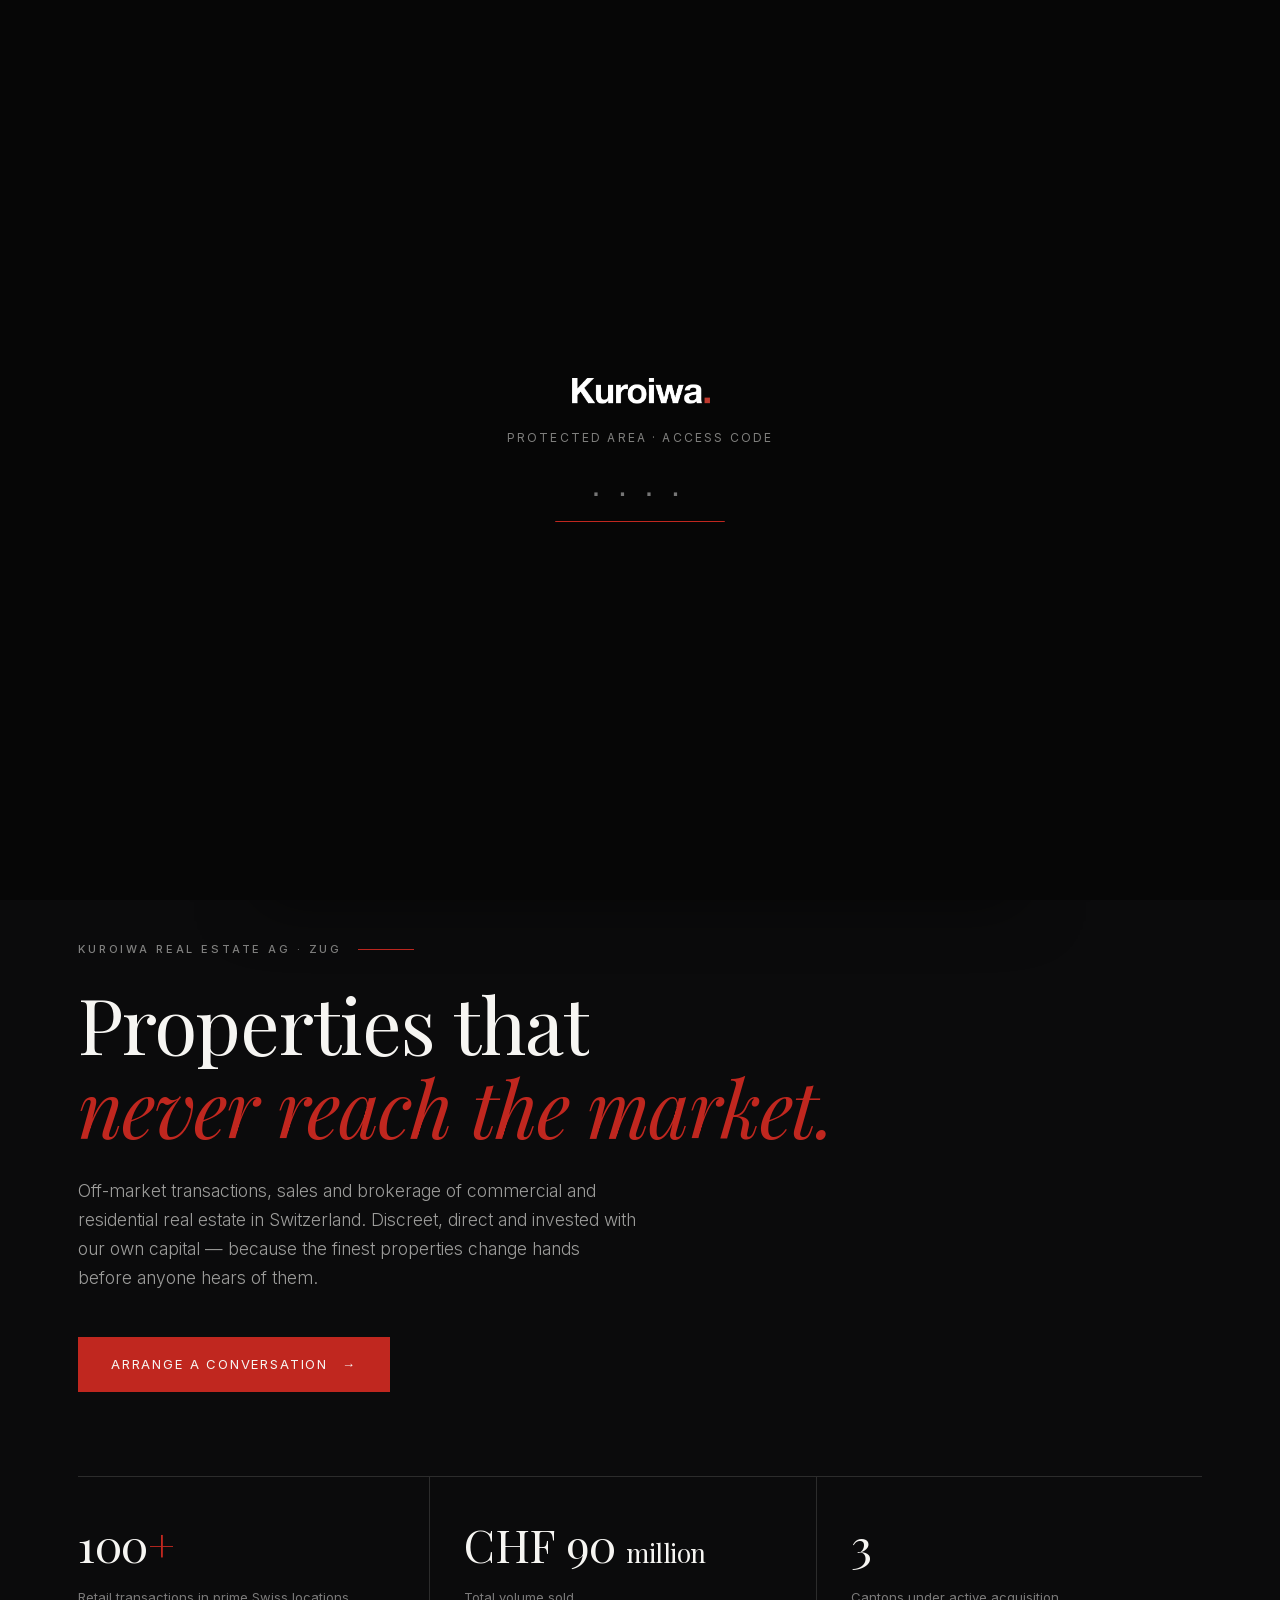
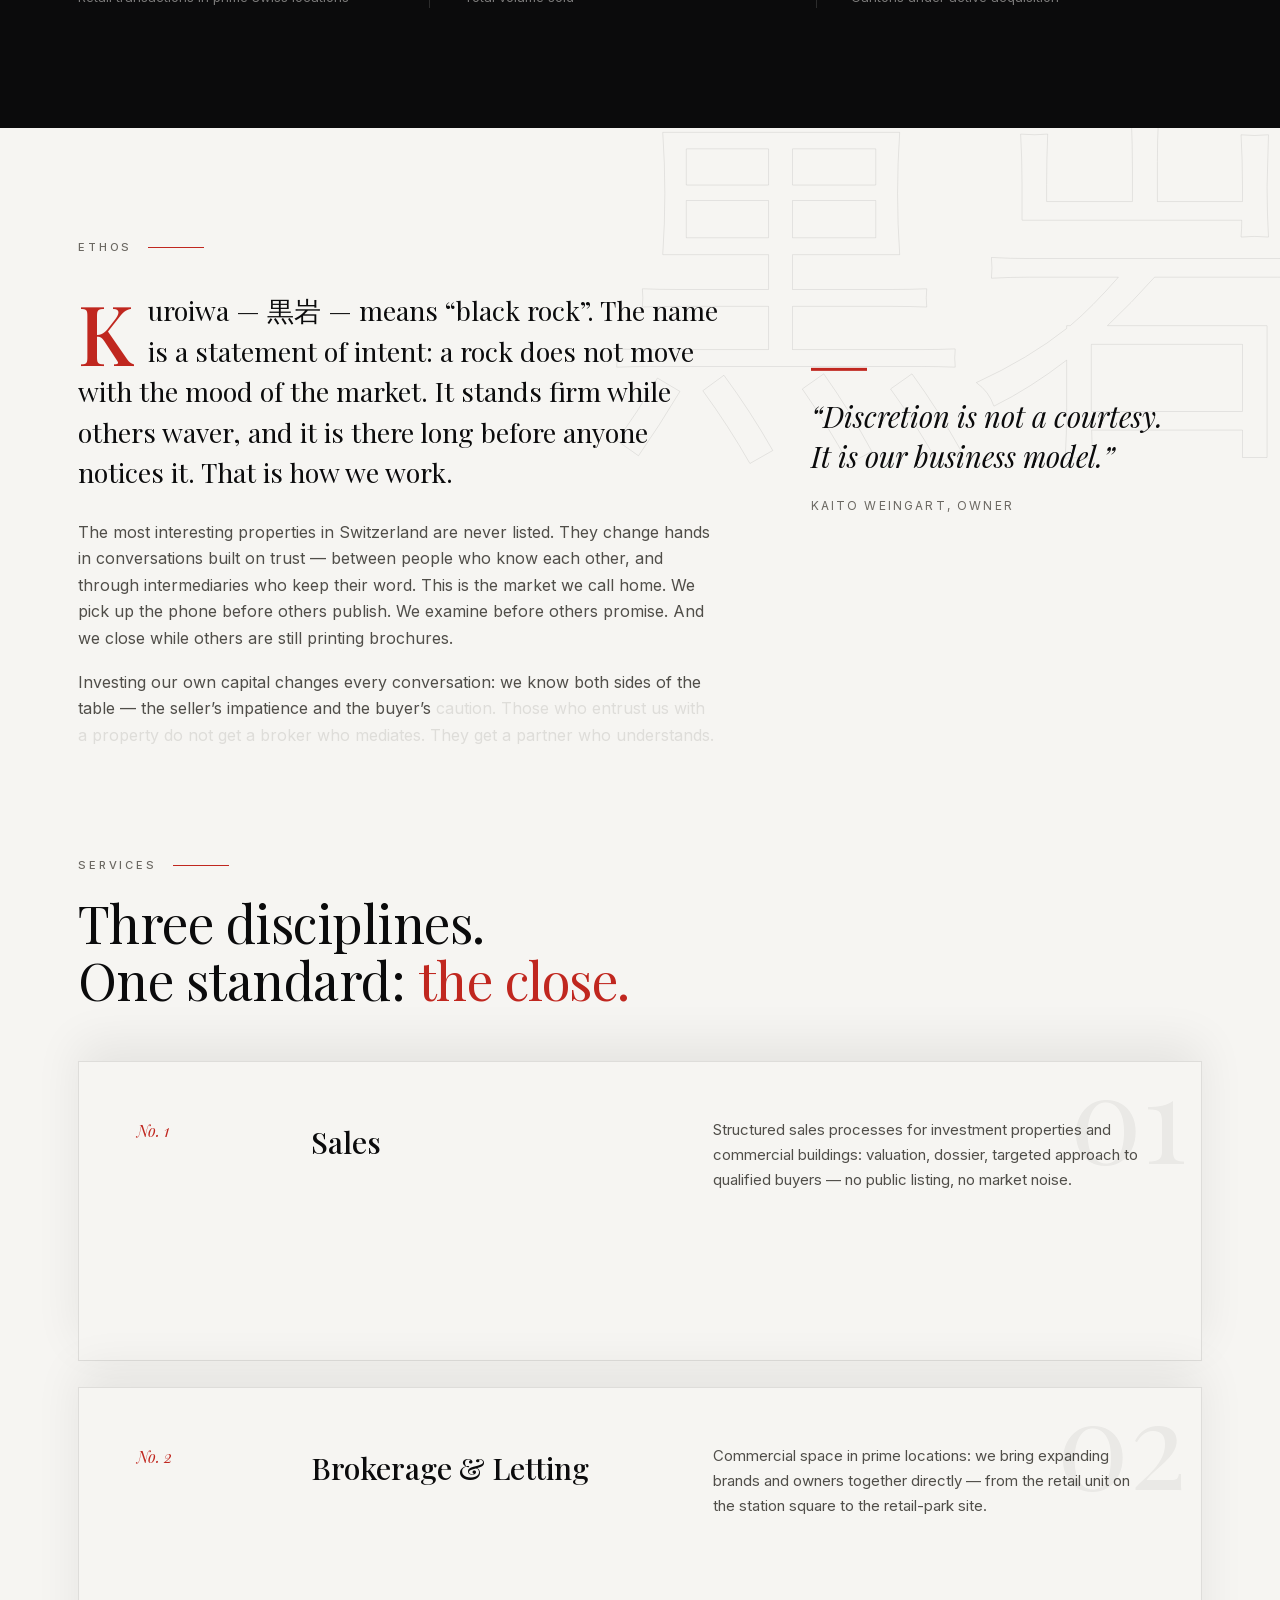
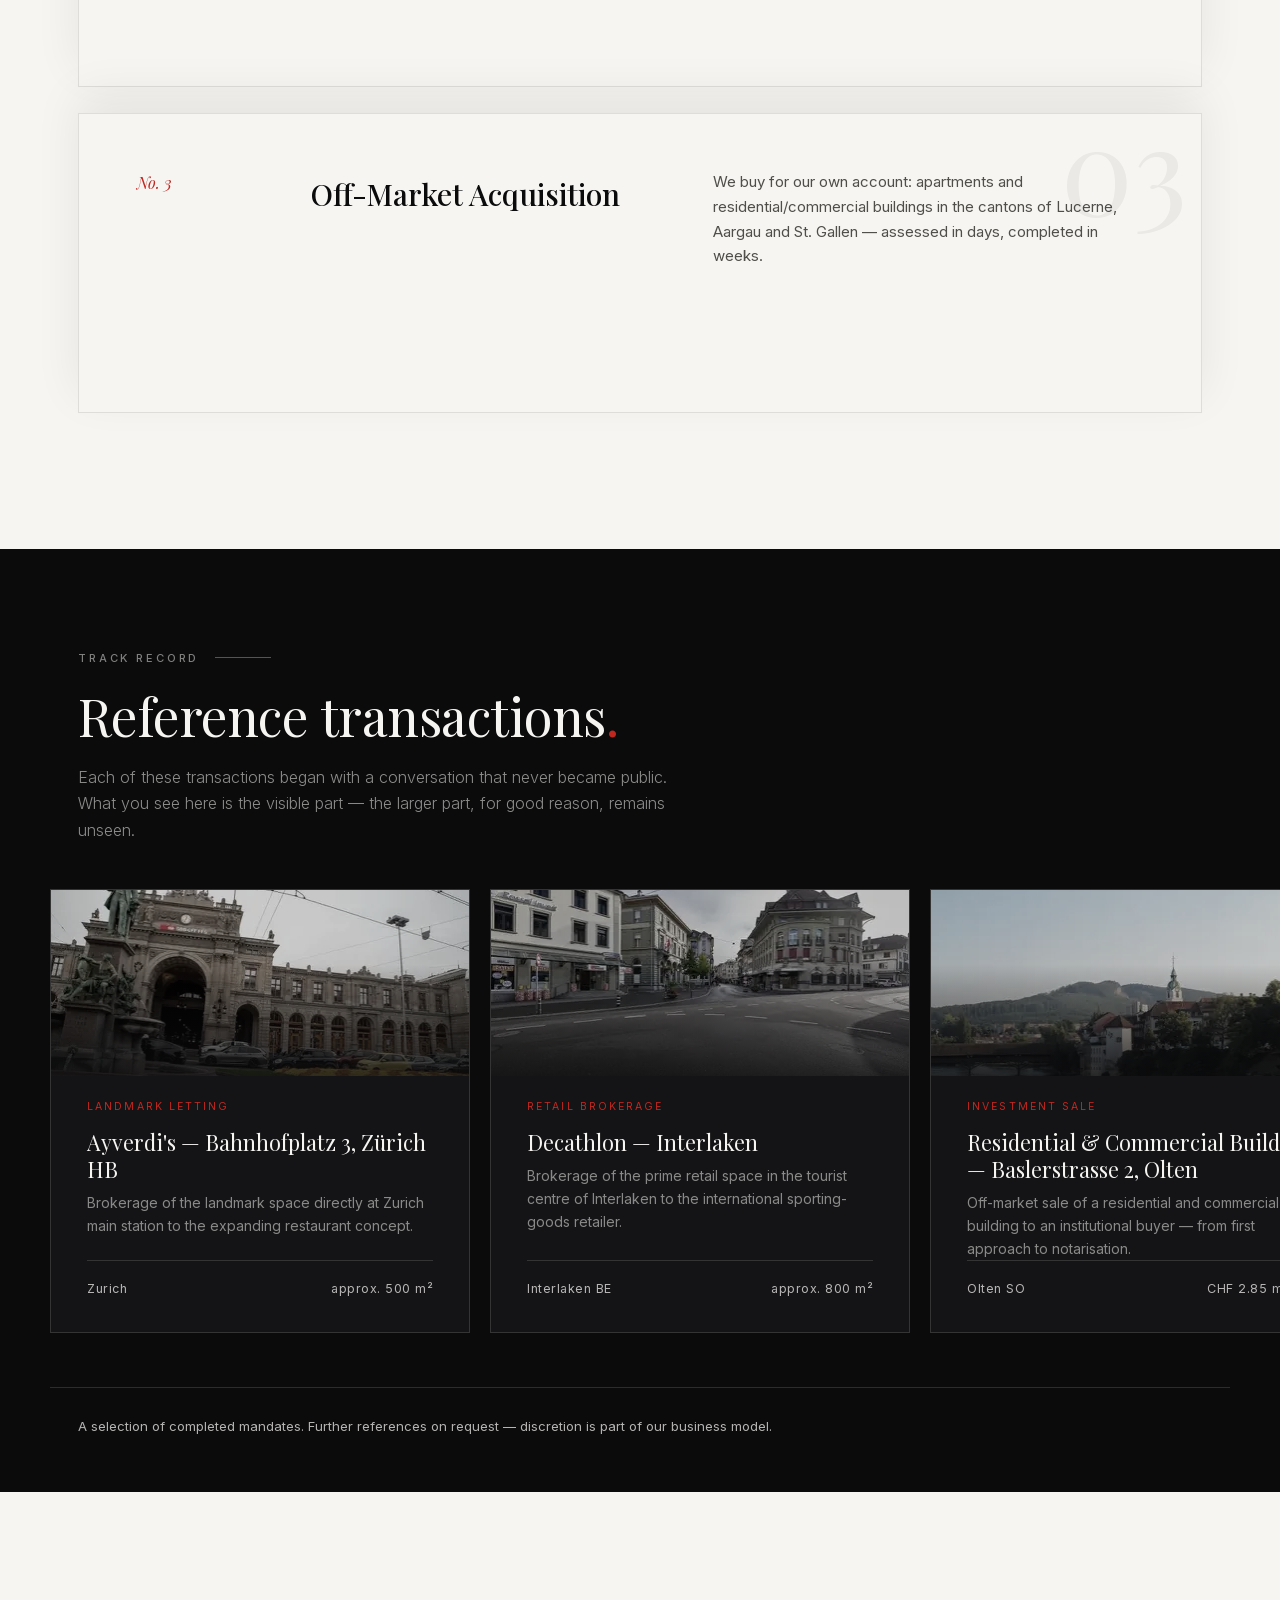
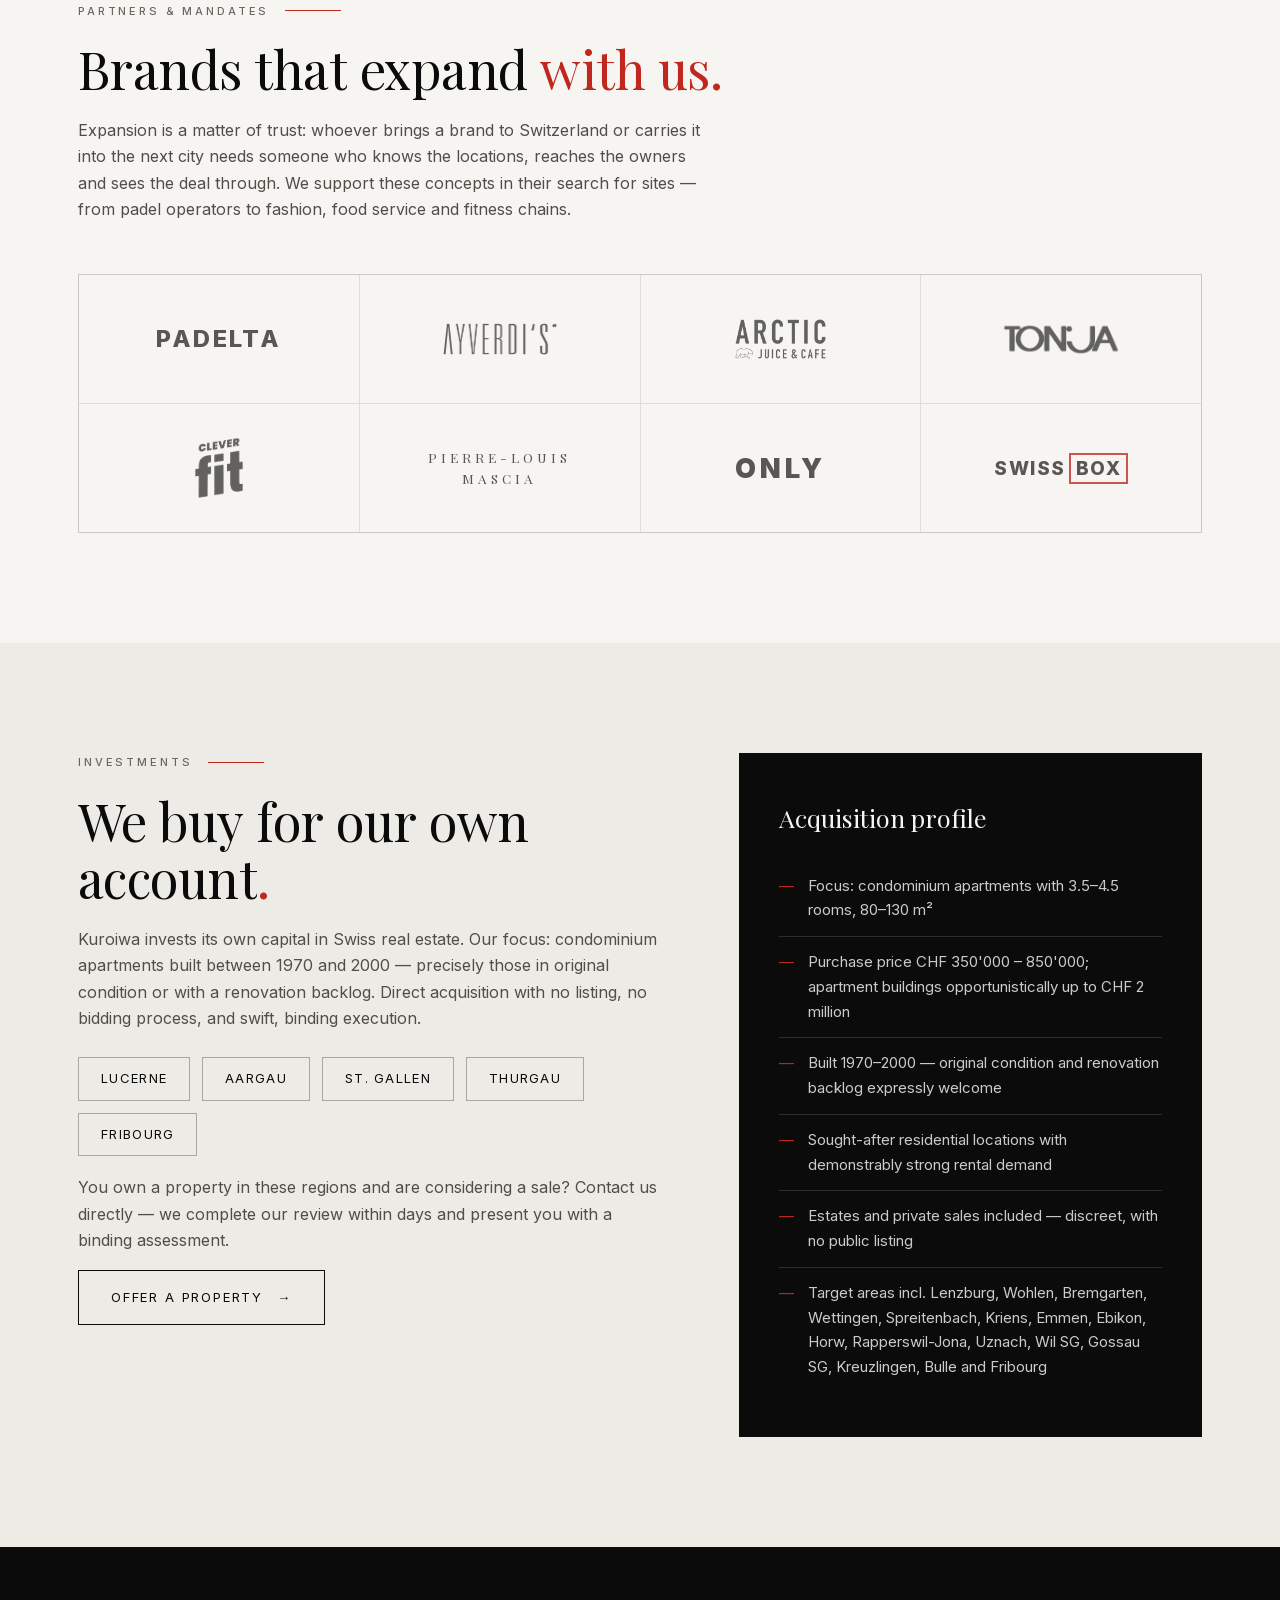
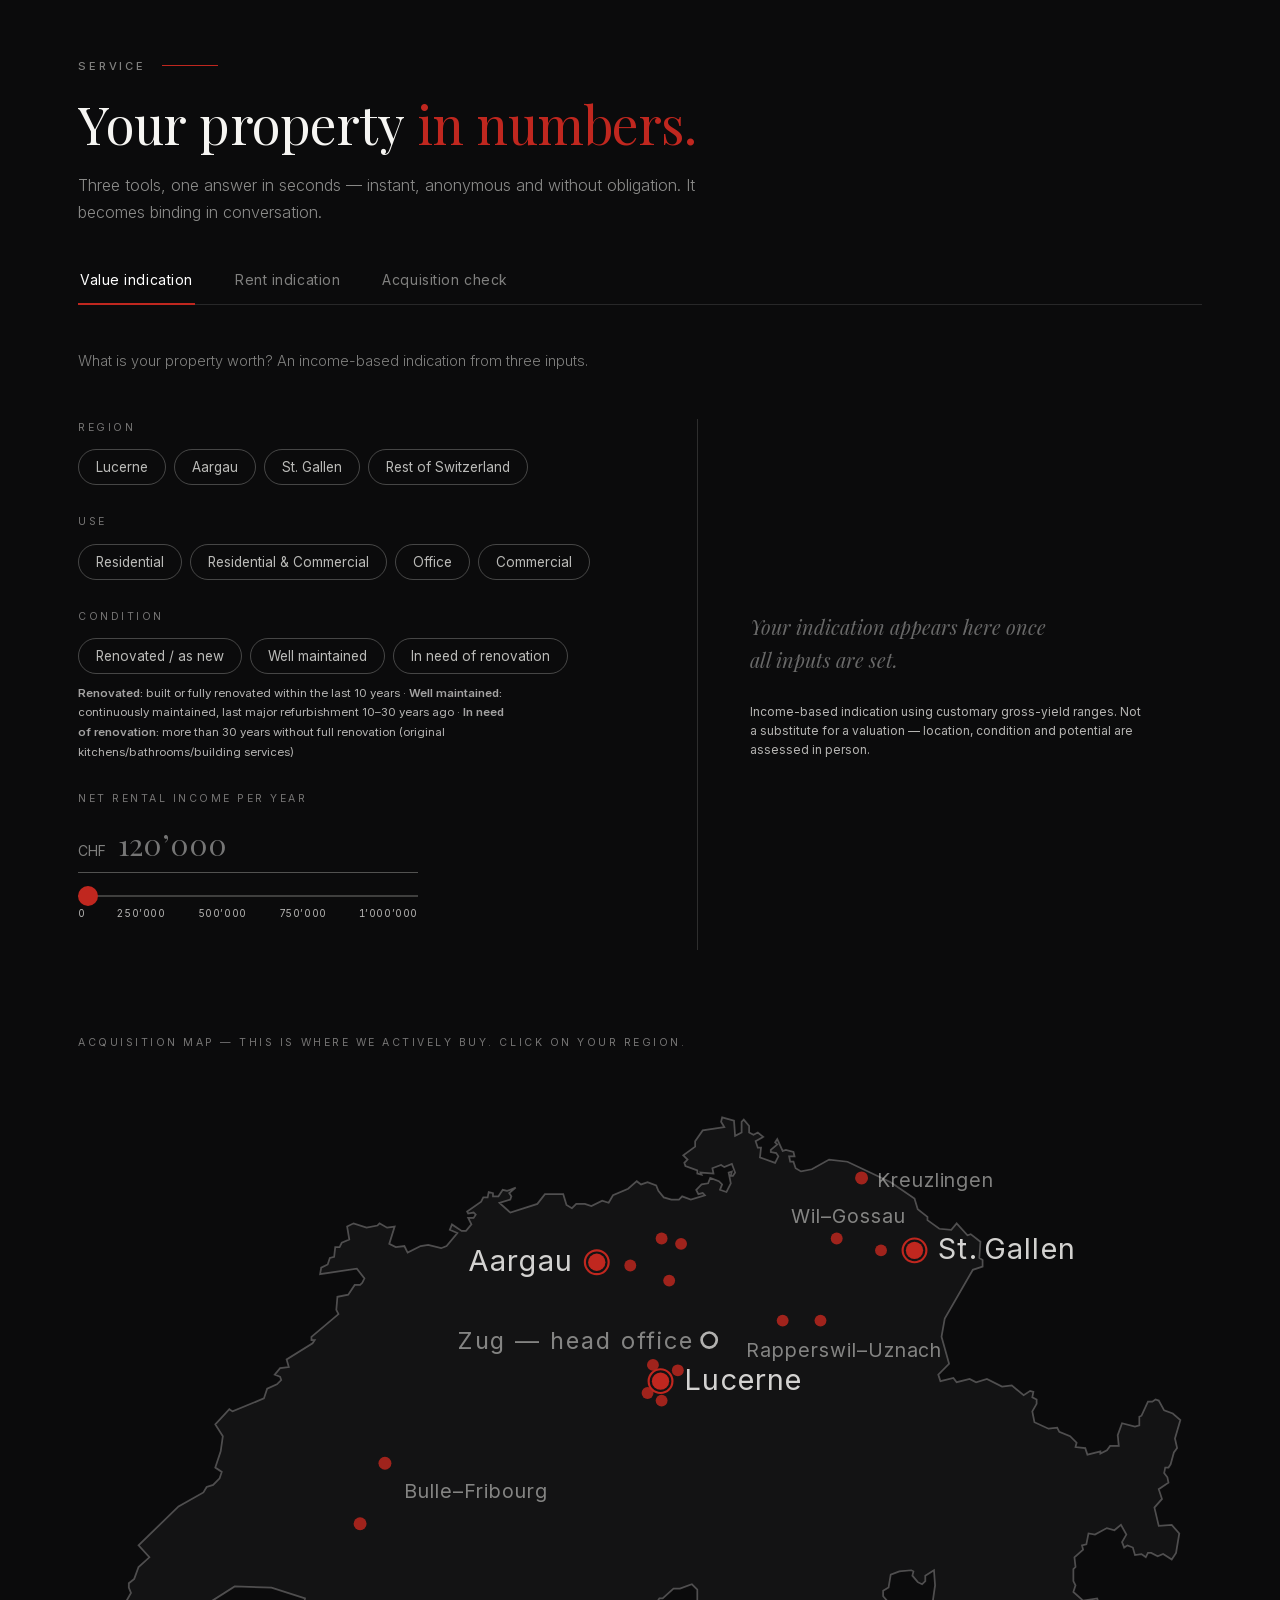
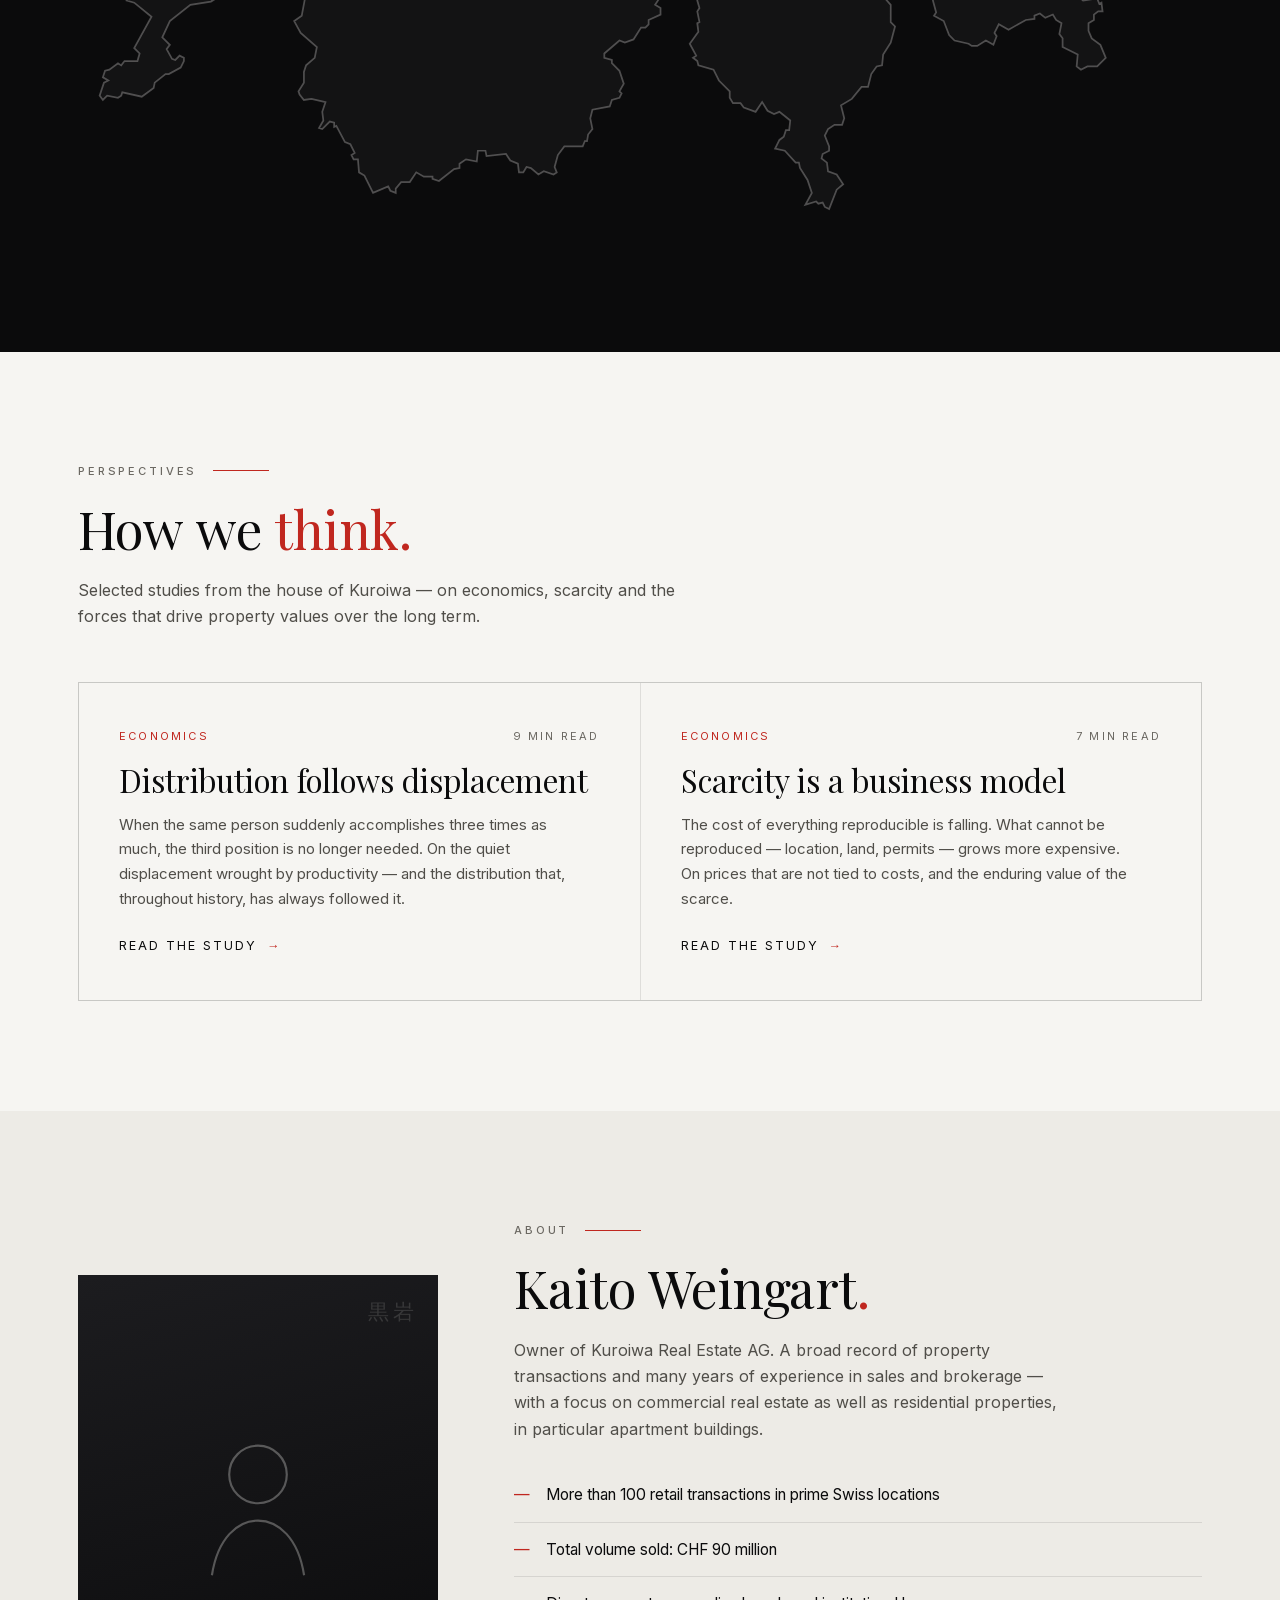
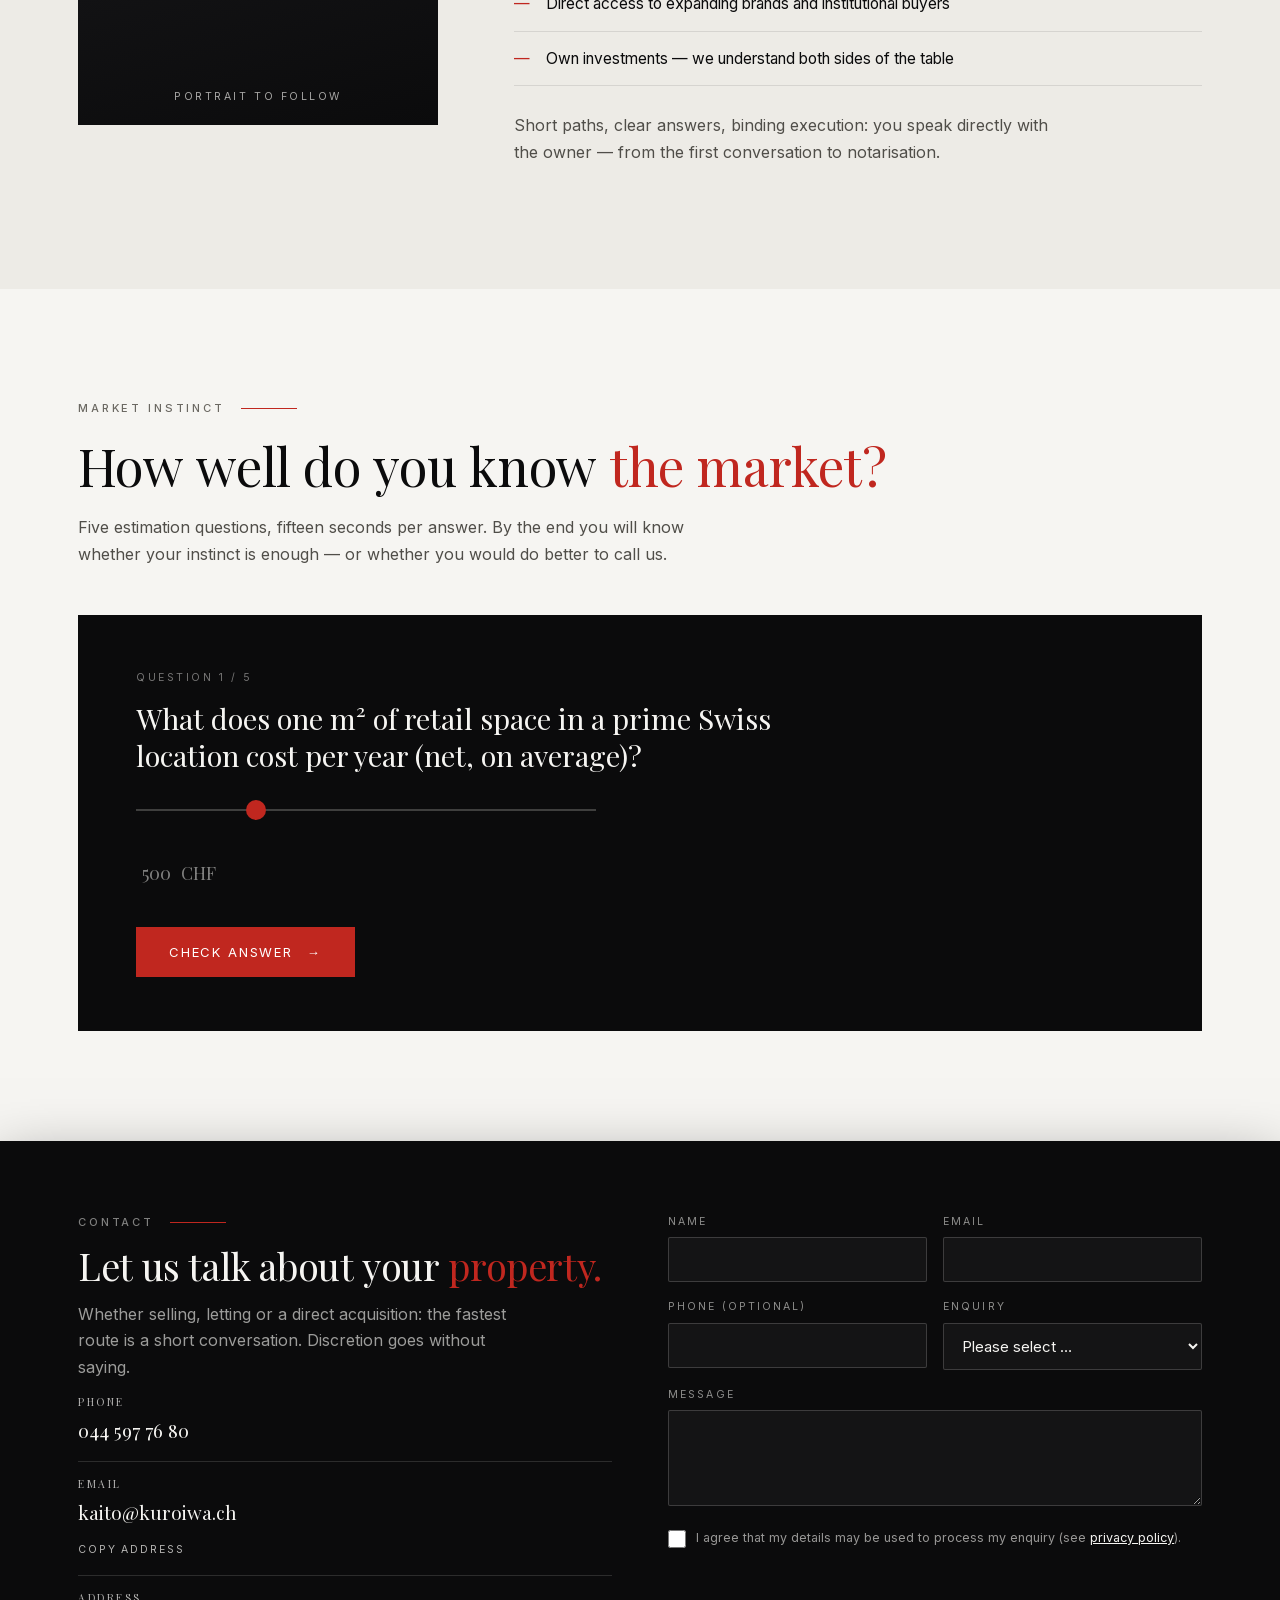
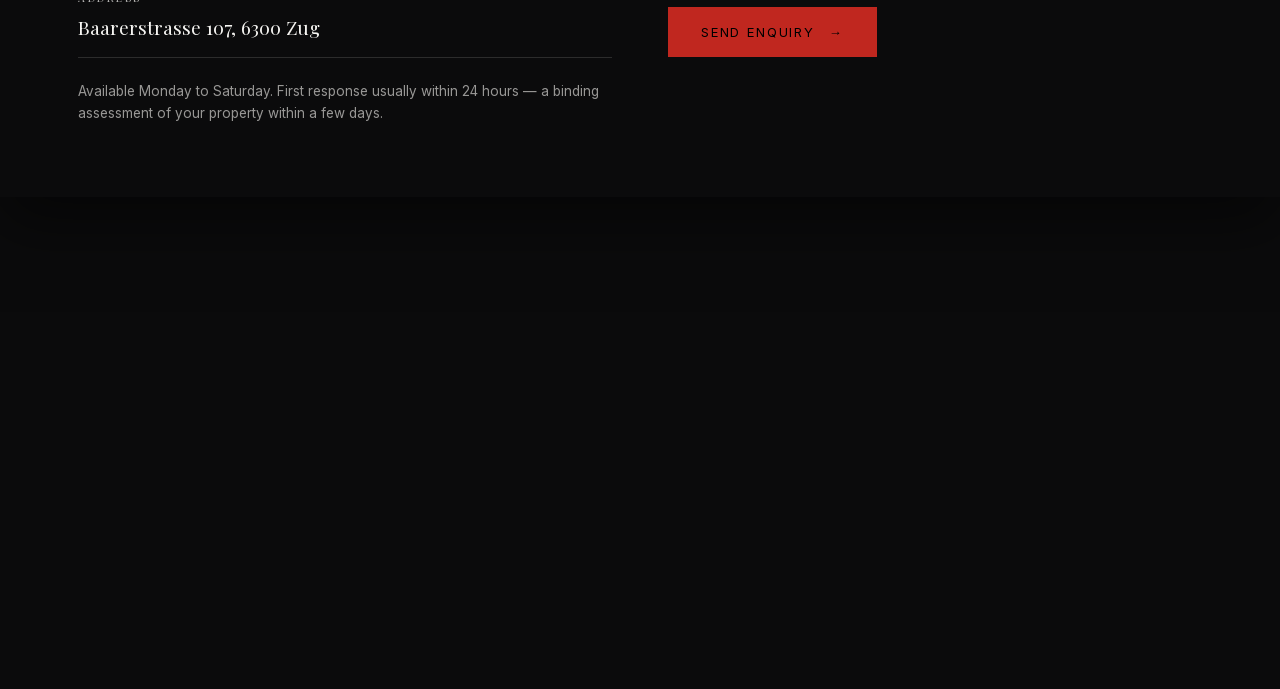
==== commit 5fe4a605: "Festnetznummer 044 597 76 80 in allen Sprachen, WhatsApp bleibt auf Mobile" ====
--- a/en/index.html
+++ b/en/index.html
@@ -34,7 +34,11 @@
 <meta name="twitter:description" content="Sales, brokerage and direct acquisition of commercial and residential real estate. Discreet and precise.">
 <meta name="twitter:image" content="https://kuroiwa.ch/assets/og.png">
 
-<link rel="icon" href="data:image/svg+xml,%3Csvg xmlns='http://www.w3.org/2000/svg' viewBox='0 0 64 64'%3E%3Crect width='64' height='64' fill='%230b0b0c'/%3E%3Ctext x='32' y='44' font-family='Georgia' font-size='34' fill='%23f6f5f2' text-anchor='middle'%3EK%3C/text%3E%3Crect x='44' y='14' width='6' height='36' fill='%23c0271f'/%3E%3C/svg%3E">
+<link rel="icon" href="/favicon.ico" sizes="any">
+<link rel="icon" type="image/png" sizes="48x48" href="/assets/brand/favicon-48.png">
+<link rel="icon" type="image/png" sizes="96x96" href="/assets/brand/favicon-96.png">
+<link rel="icon" type="image/png" sizes="192x192" href="/assets/brand/favicon-192.png">
+<link rel="apple-touch-icon" href="/assets/brand/apple-touch-icon.png">
 
 <link rel="preload" as="image" fetchpriority="high" imagesrcset="../assets/brand/hero-800.webp 800w, ../assets/brand/hero-1200.webp 1200w, ../assets/brand/hero-1920.webp 1920w" imagesizes="100vw" href="../assets/brand/hero-1200.webp">
 <link rel="preload" as="image" href="../assets/brand/kuroiwa-wort.webp">
@@ -55,7 +59,7 @@
       "name": "Kuroiwa Real Estate AG",
       "url": "https://kuroiwa.ch/",
       "logo": "https://kuroiwa.ch/assets/og.png",
-      "telephone": "+41792522570",
+      "telephone": "+41445977680",
       "email": "kaito@kuroiwa.ch",
       "address": { "@type": "PostalAddress", "streetAddress": "Baarerstrasse 107", "postalCode": "6300", "addressLocality": "Zug", "addressRegion": "ZG", "addressCountry": "CH" },
       "geo": { "@type": "GeoCoordinates", "latitude": 47.1789, "longitude": 8.5165 },
@@ -88,7 +92,7 @@
       "name": "Kaito Weingart",
       "jobTitle": "Owner",
       "worksFor": { "@id": "https://kuroiwa.ch/#organisation" },
-      "telephone": "+41792522570",
+      "telephone": "+41445977680",
       "email": "kaito@kuroiwa.ch"
     },
     {
@@ -616,7 +620,7 @@
         <div class="label hell">Contact</div>
         <h2>Let us talk about your <span class="rot">property.</span></h2>
         <p style="color:rgba(246,245,242,.62);max-width:440px">Whether selling, letting or a direct acquisition: the fastest route is a short conversation. Discretion goes without saying.</p>
-        <div class="k-zeile"><span class="was">Phone</span><a href="tel:+41792522570">079 252 25 70</a></div>
+        <div class="k-zeile"><span class="was">Phone</span><a href="tel:+41445977680">044 597 76 80</a></div>
         <div class="k-zeile"><span class="was">Email</span><a href="mailto:kaito@kuroiwa.ch">kaito@kuroiwa.ch</a><button class="kopier" data-mail="kaito@kuroiwa.ch">Copy address</button></div>
         <div class="k-zeile"><span class="was">Address</span><span>Baarerstrasse 107, 6300 Zug</span></div>
         <p style="margin-top:22px;font-size:13.5px;color:rgba(246,245,242,.6)">Available Monday to Saturday. First response usually within 24 hours — a binding assessment of your property within a few days.</p>
@@ -674,7 +678,7 @@
       <div>
         <h5>Contact</h5>
         <a href="mailto:kaito@kuroiwa.ch">kaito@kuroiwa.ch</a>
-        <a href="tel:+41792522570">079 252 25 70</a>
+        <a href="tel:+41445977680">044 597 76 80</a>
         <a href="../impressum.html" hreflang="de">Impressum &amp; Legal Notice</a>
         <a href="../datenschutz.html" hreflang="de">Privacy</a>
       </div>
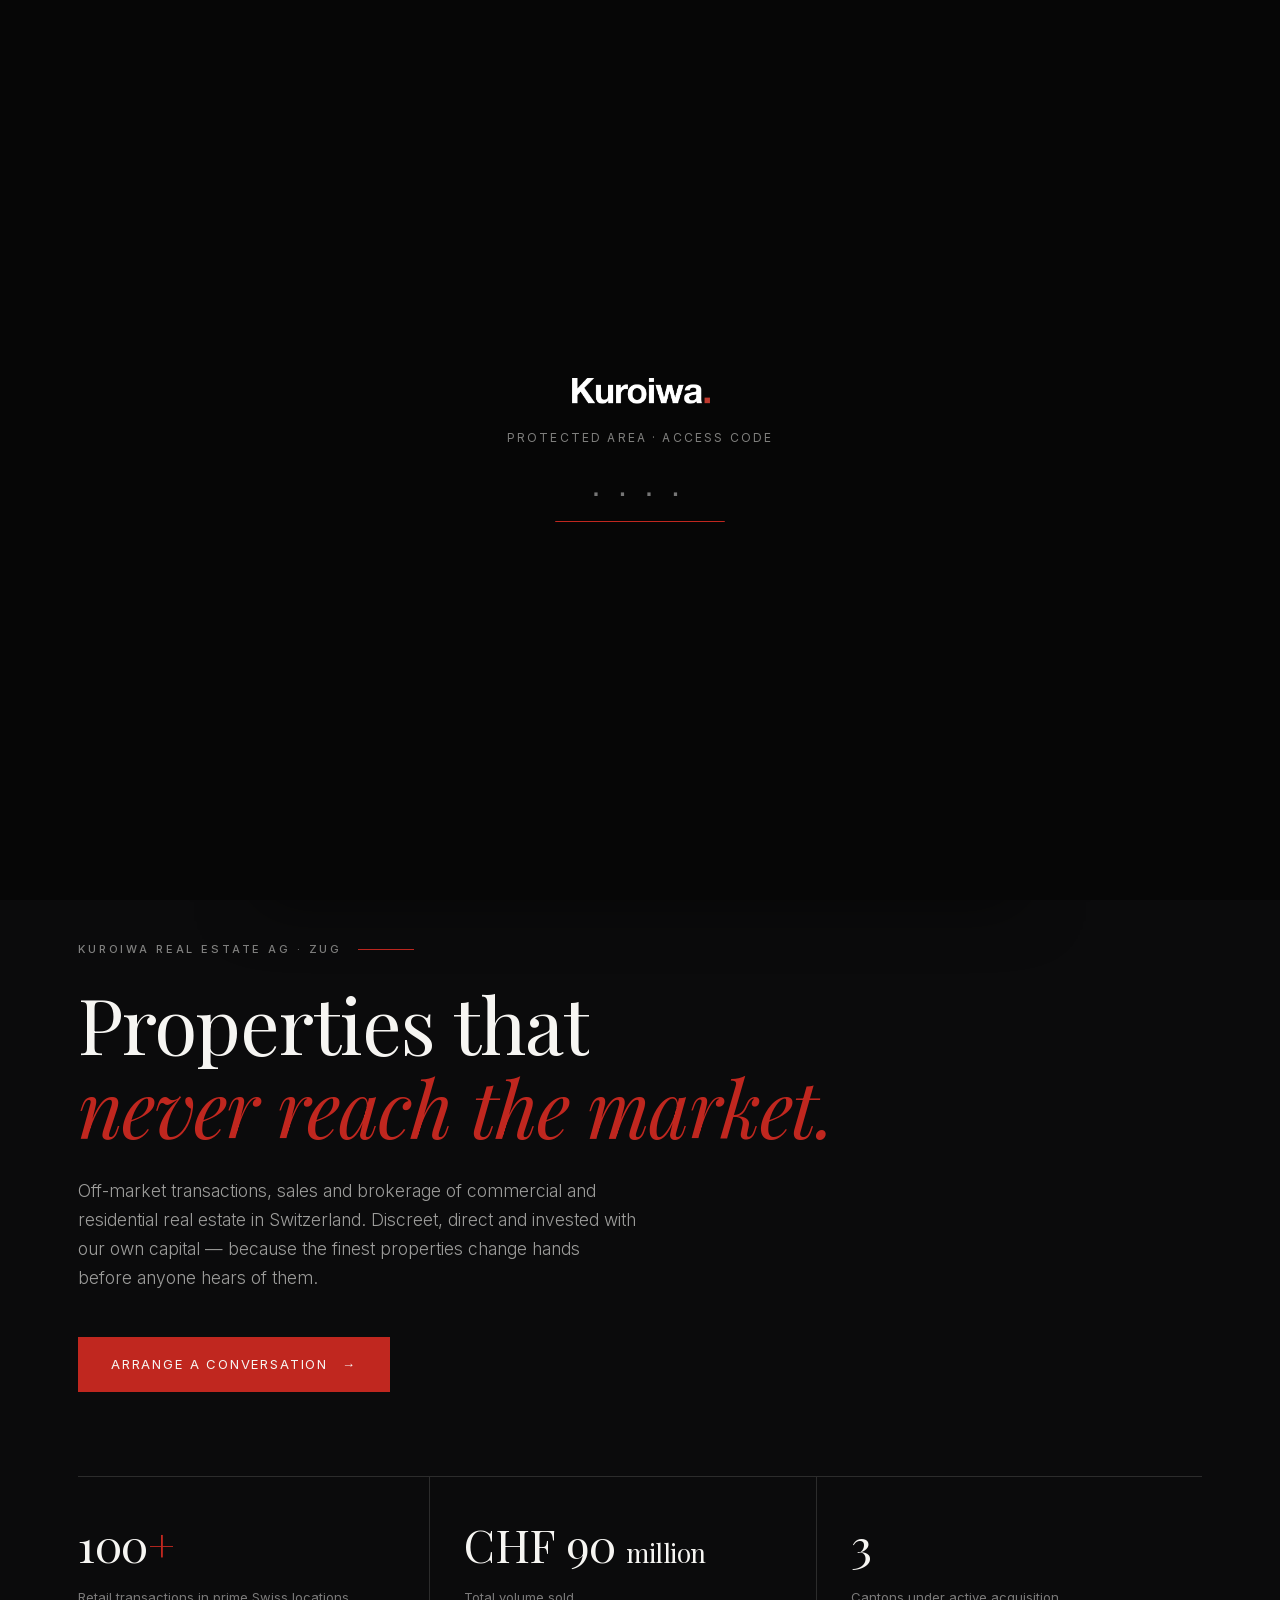
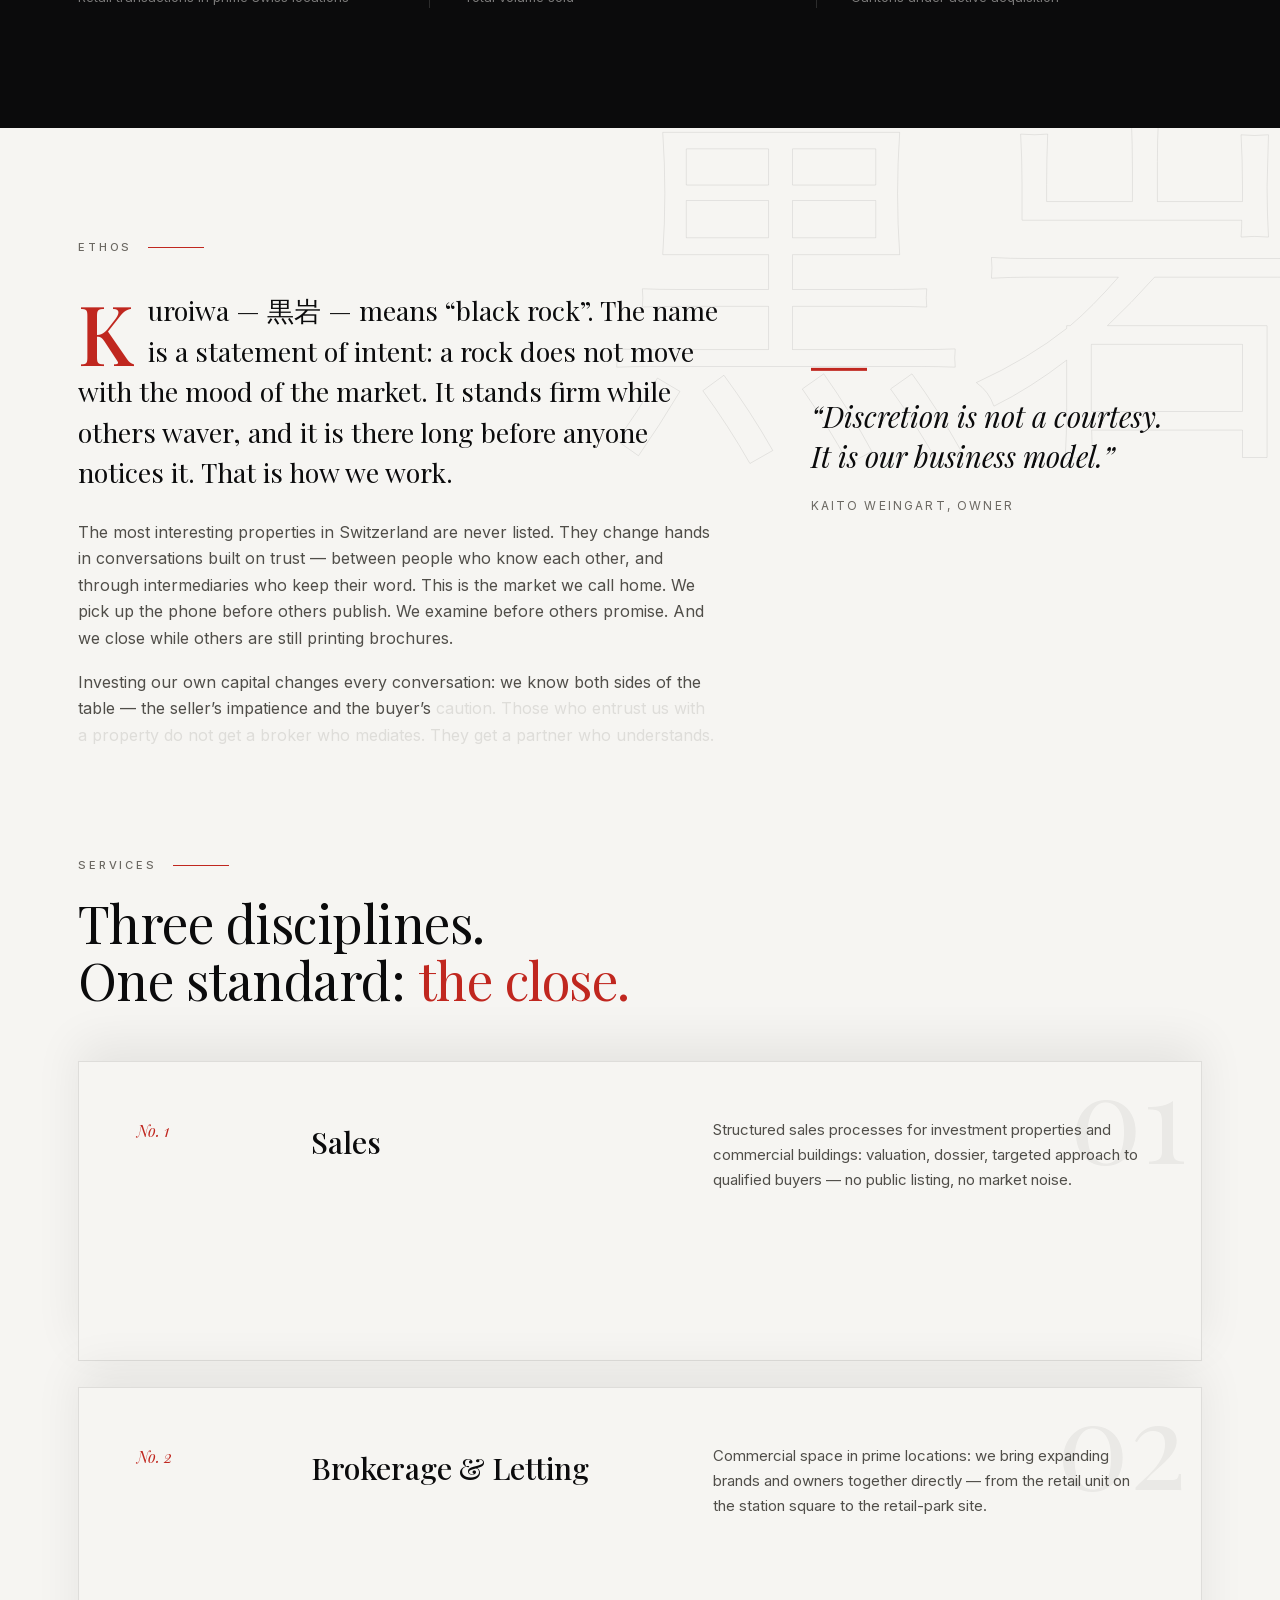
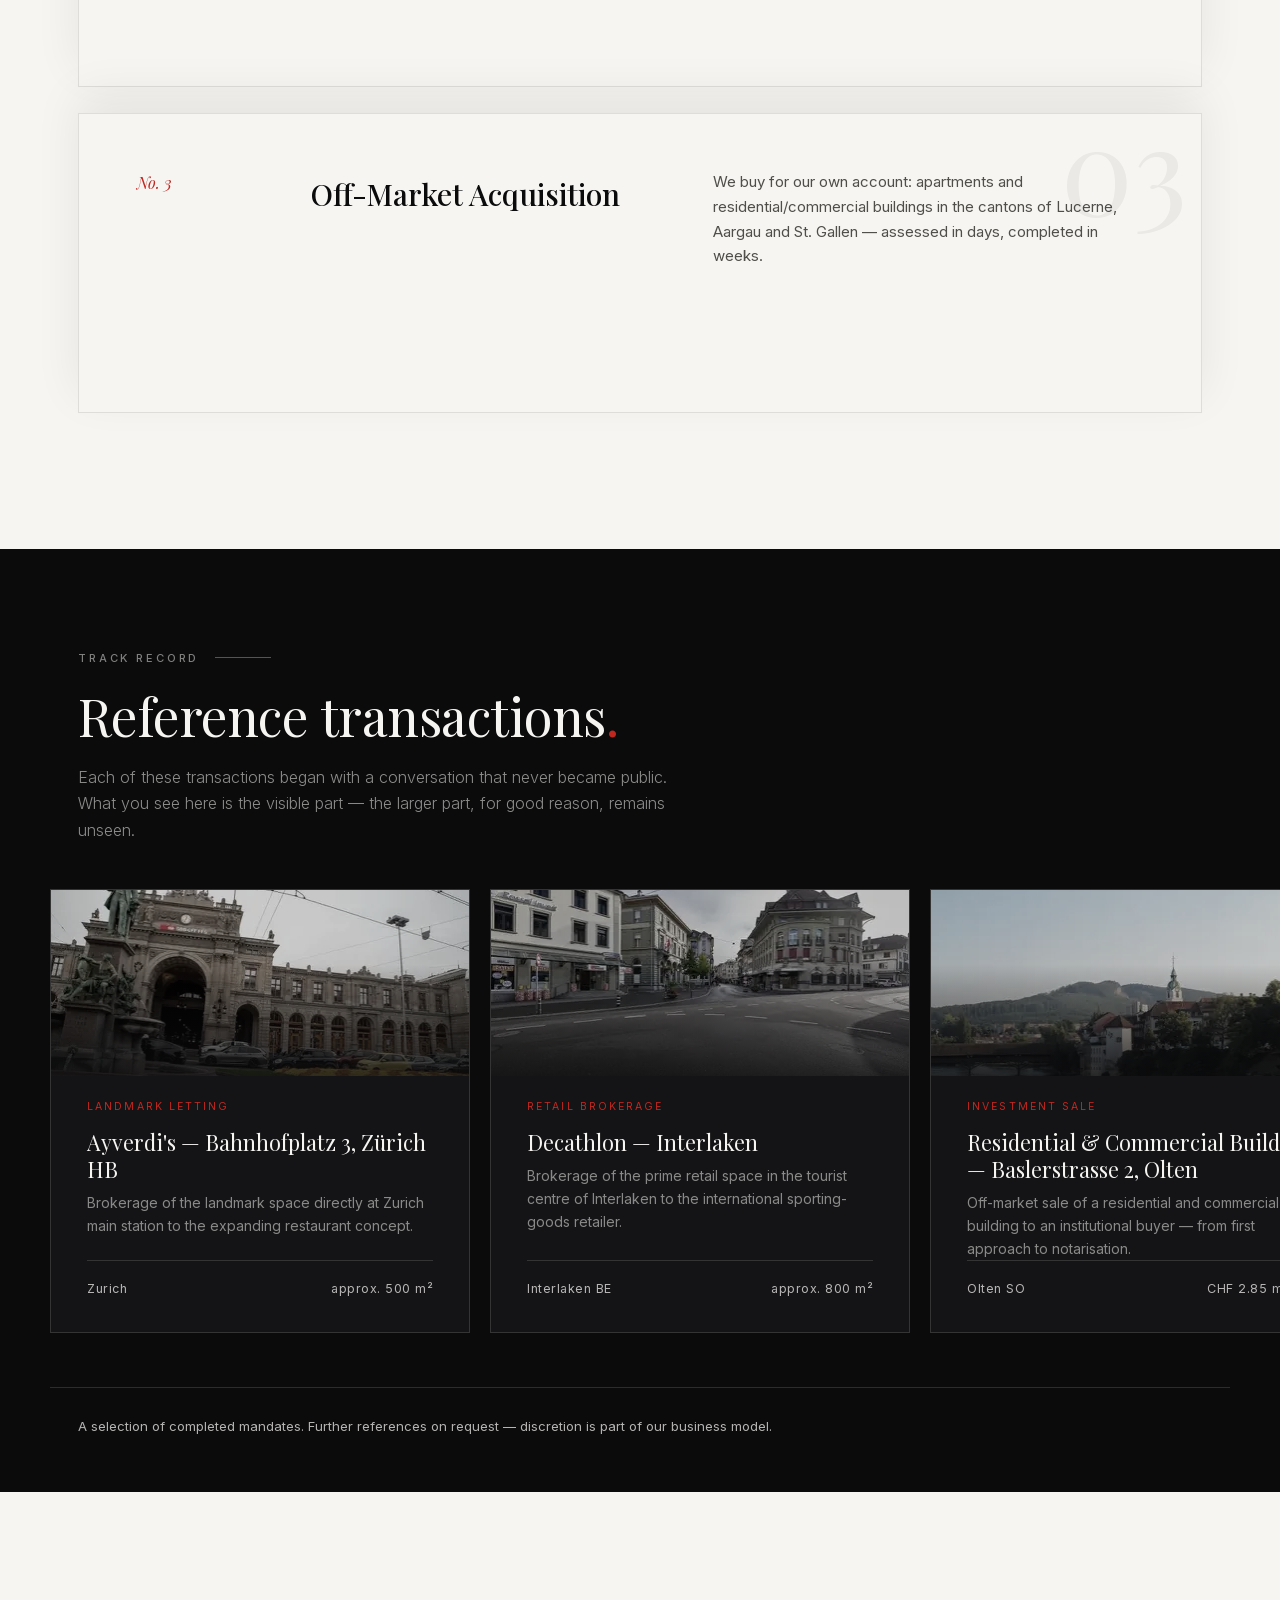
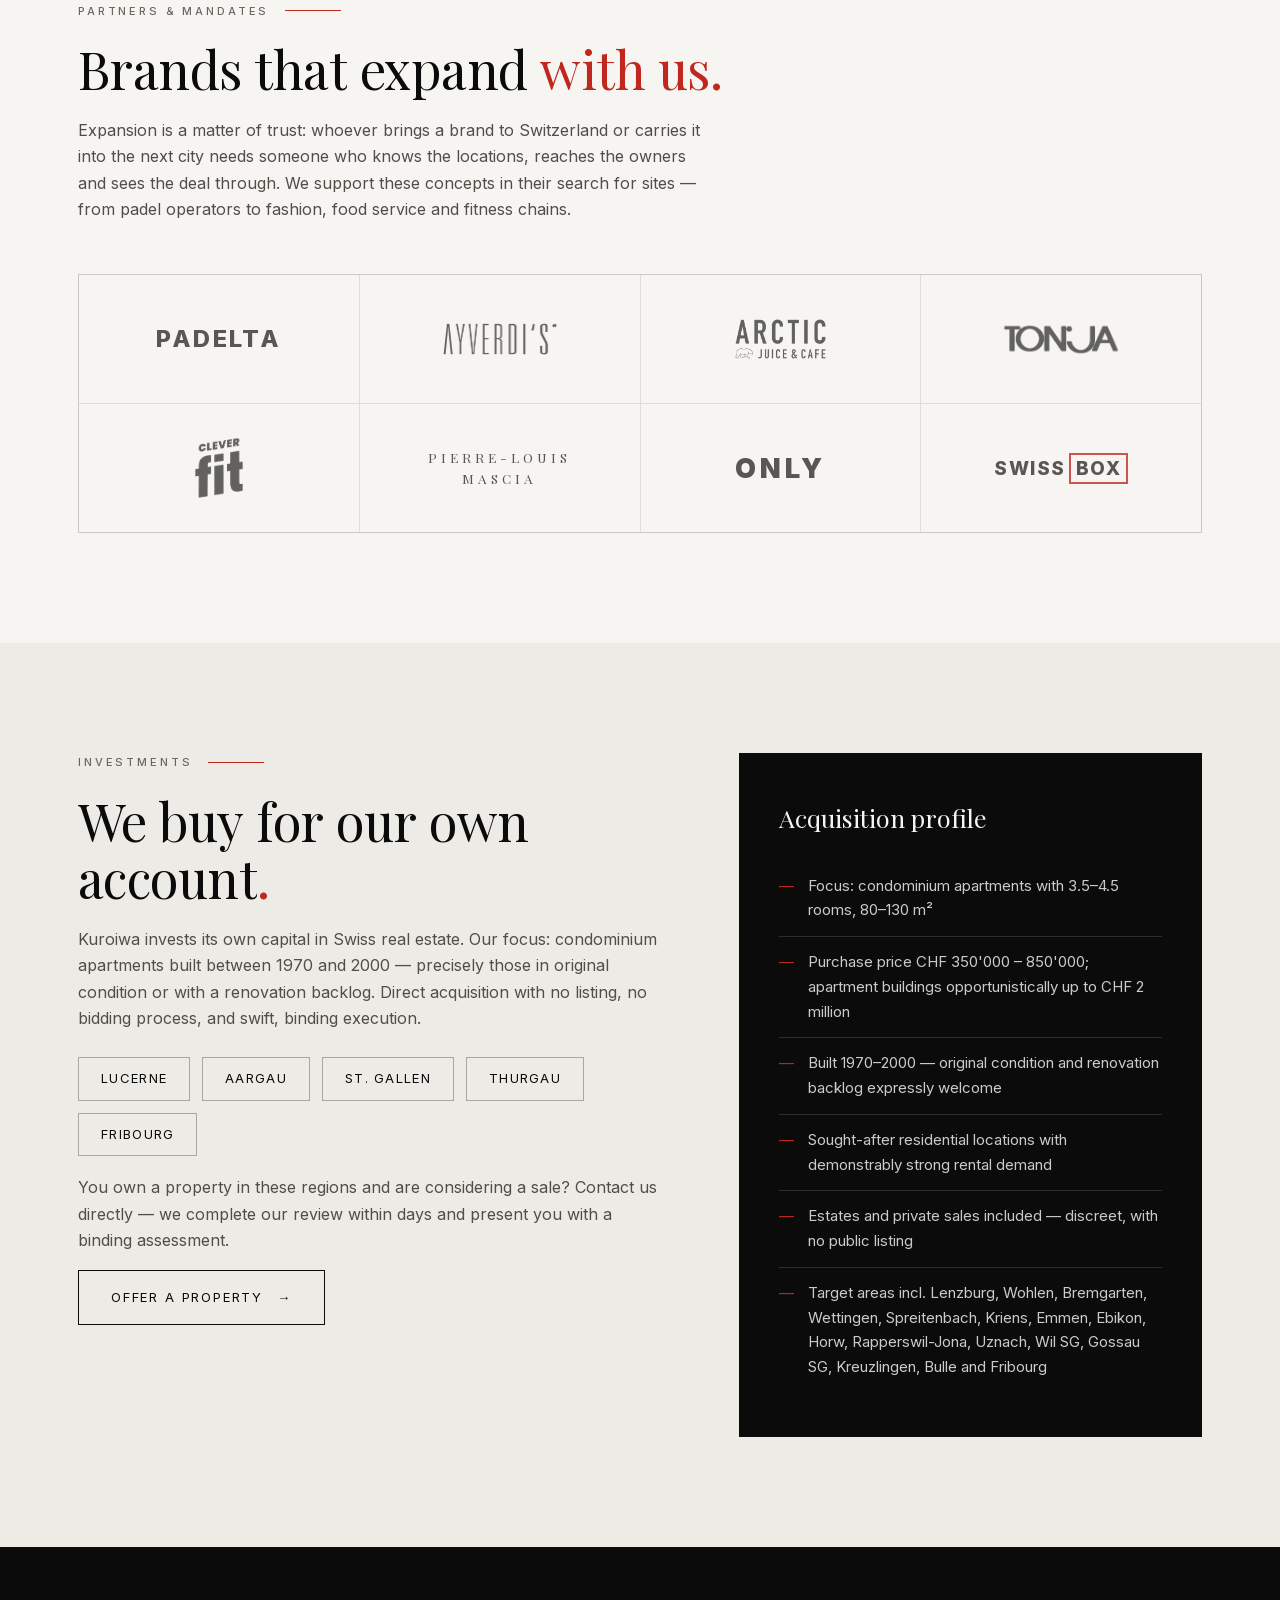
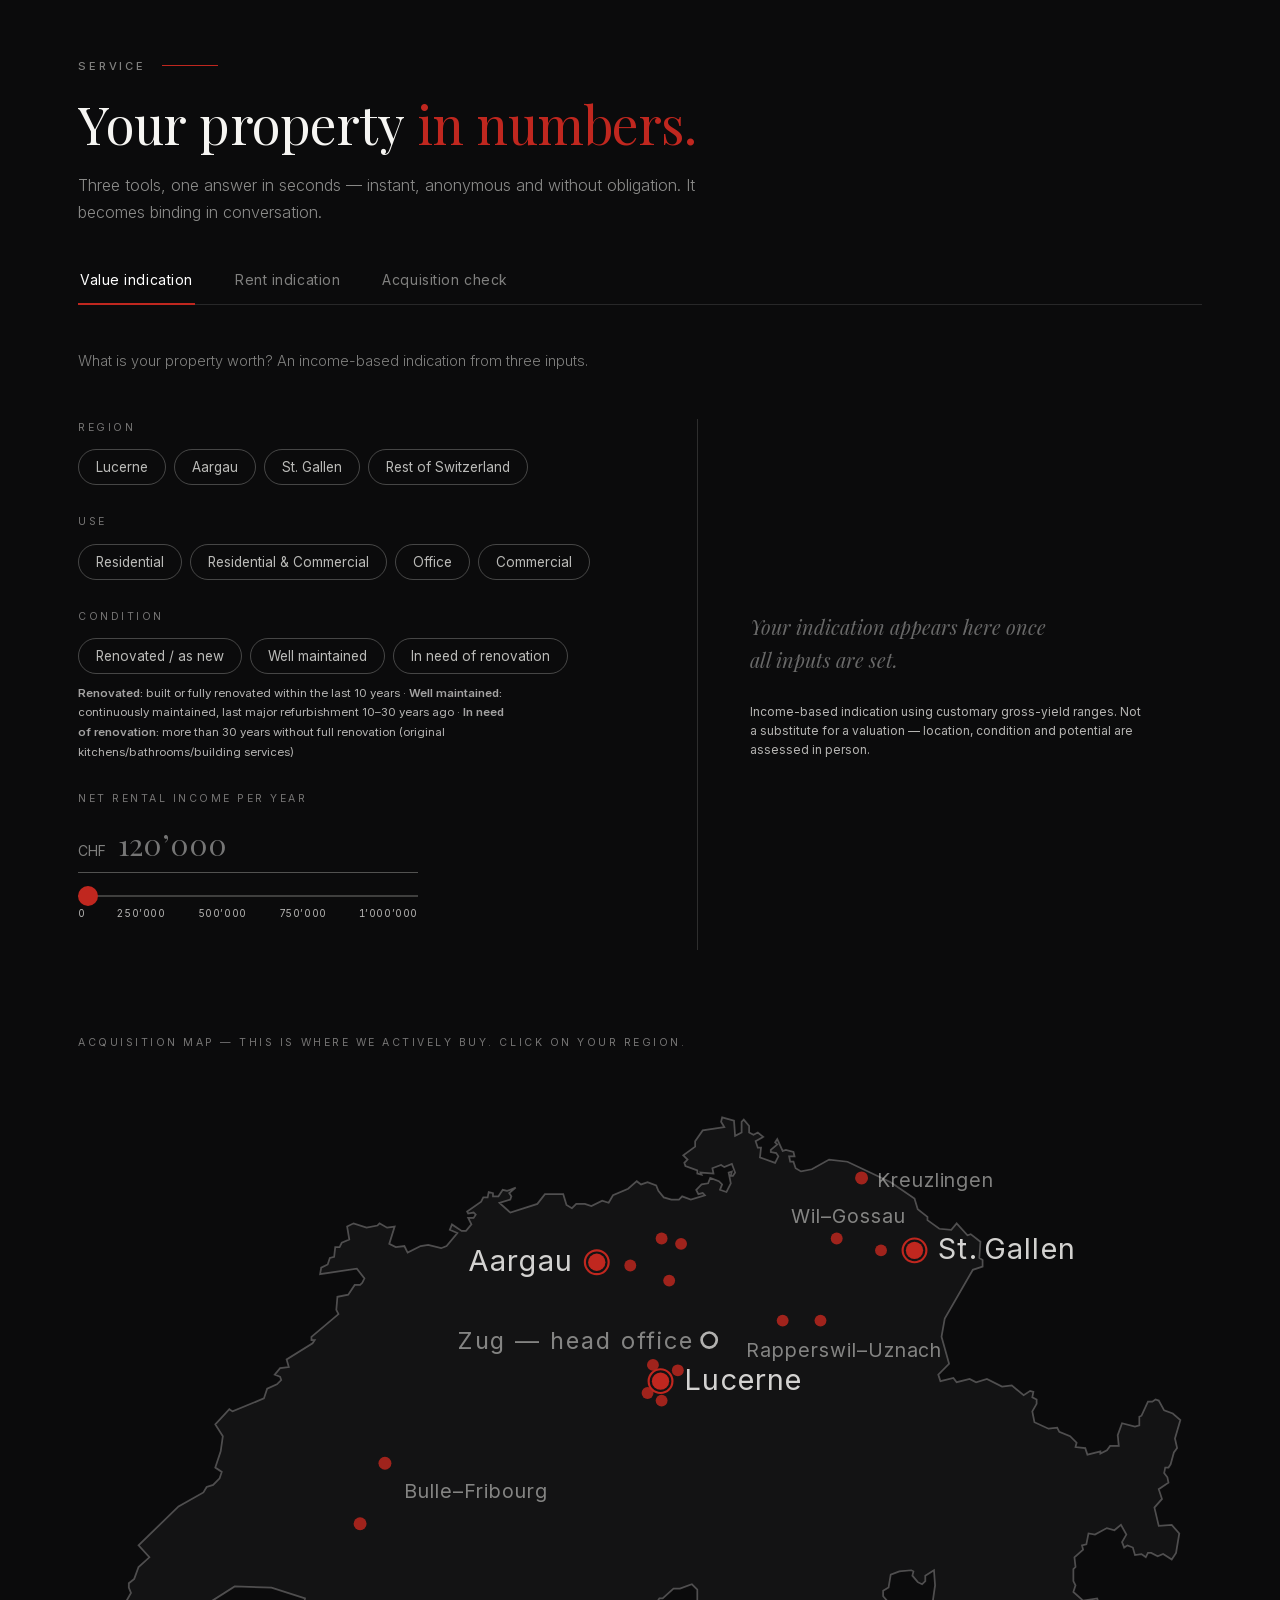
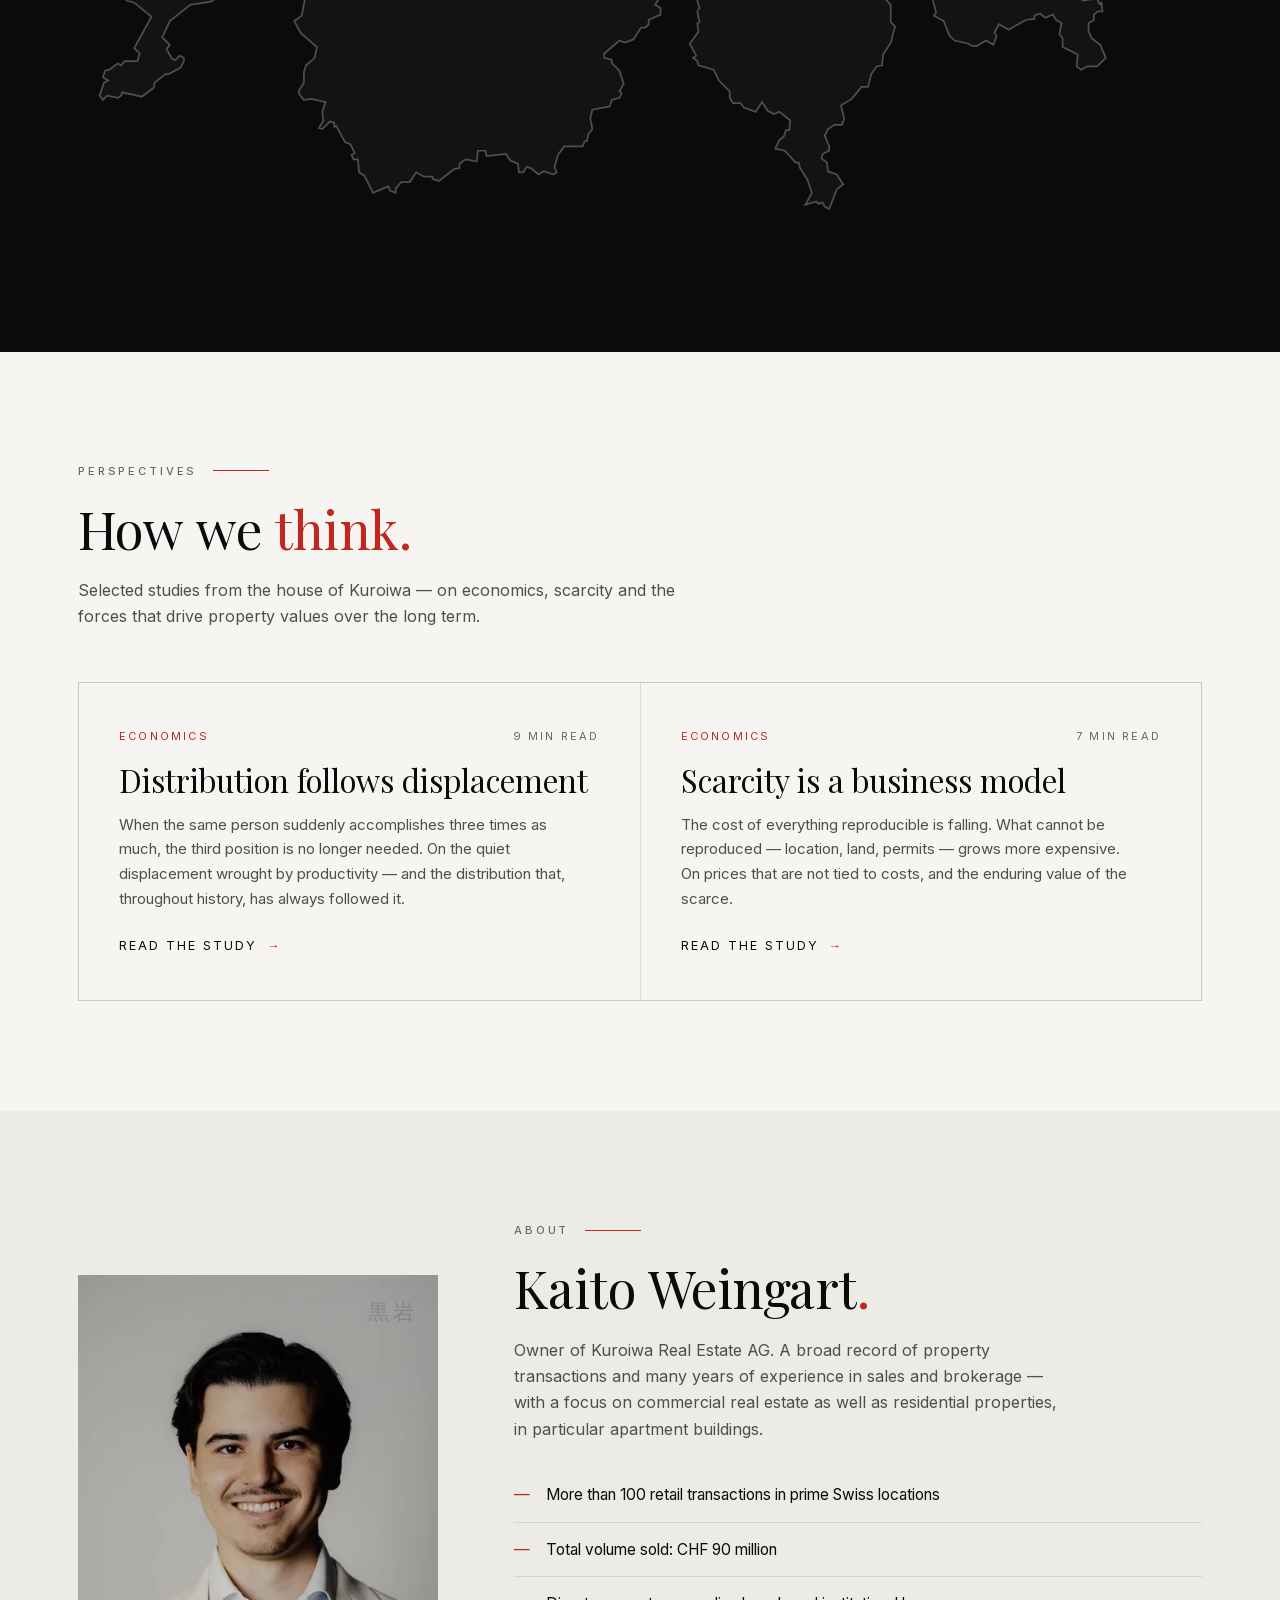
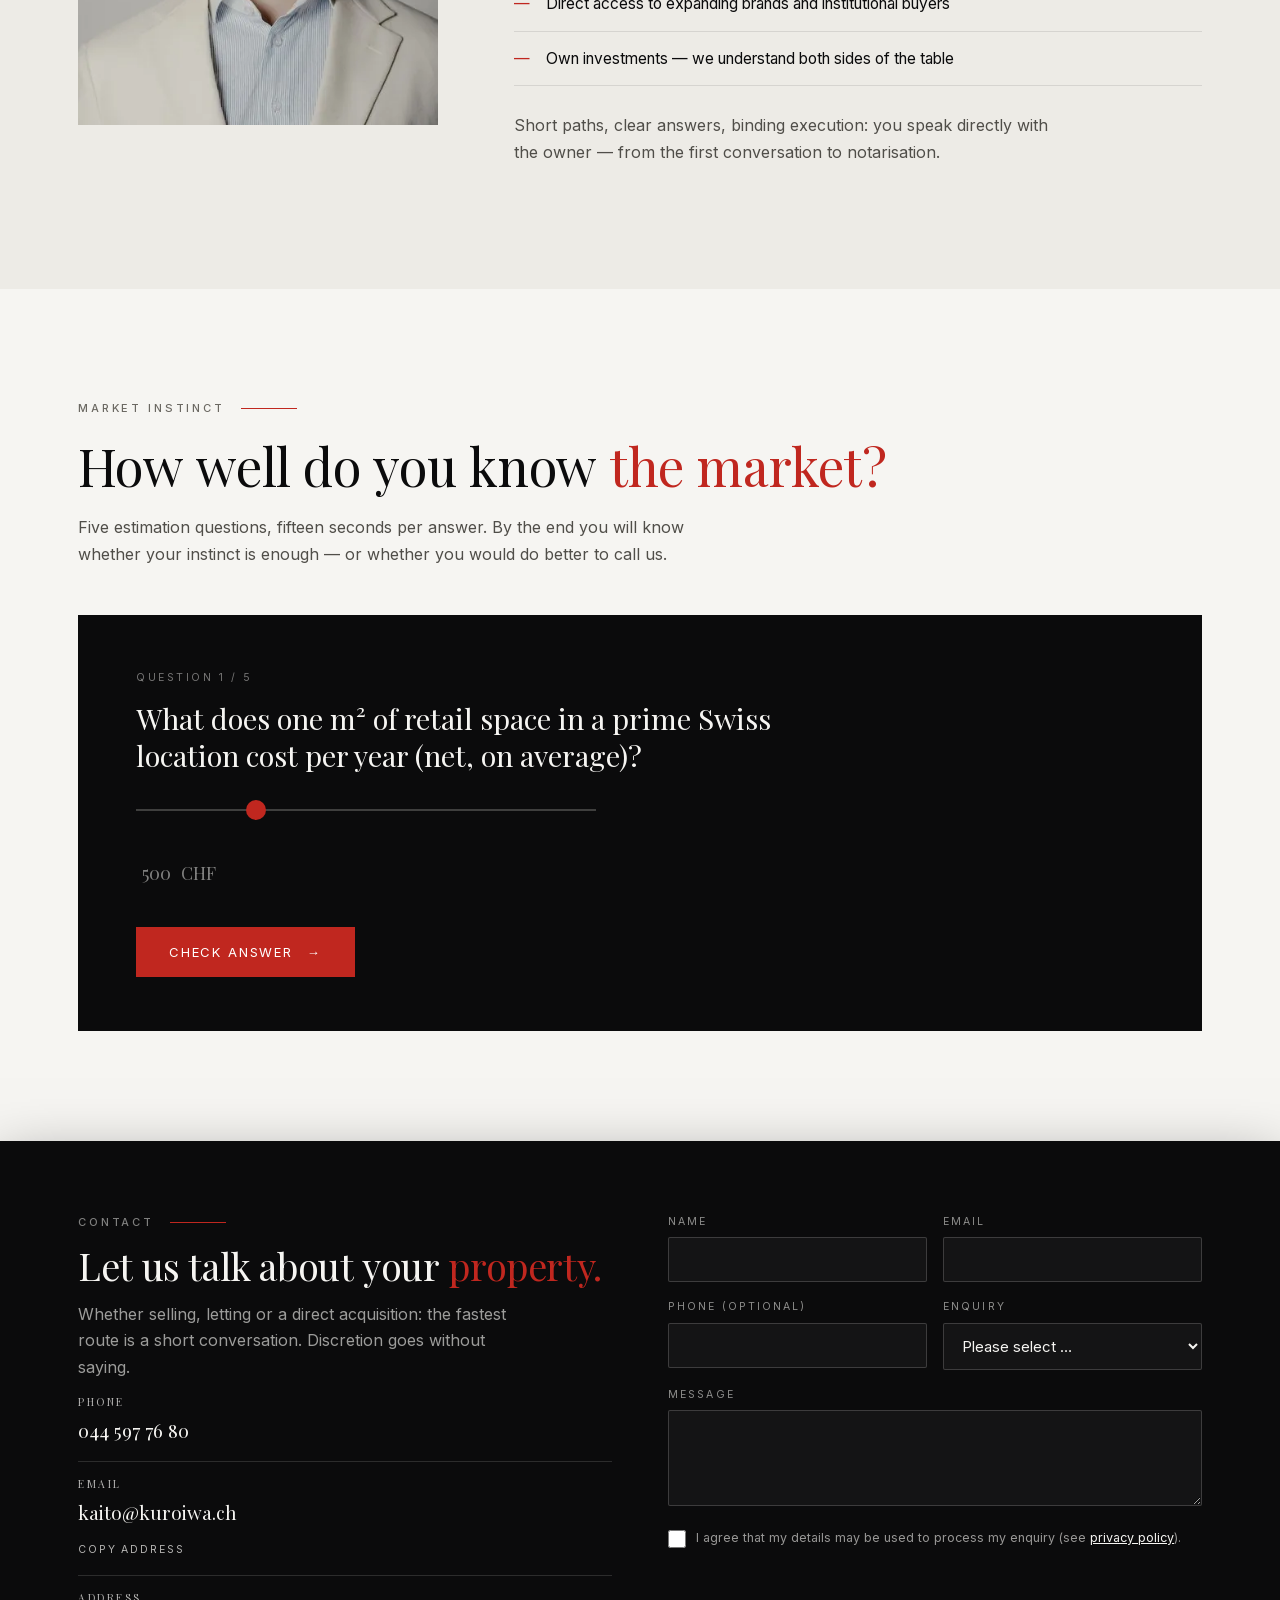
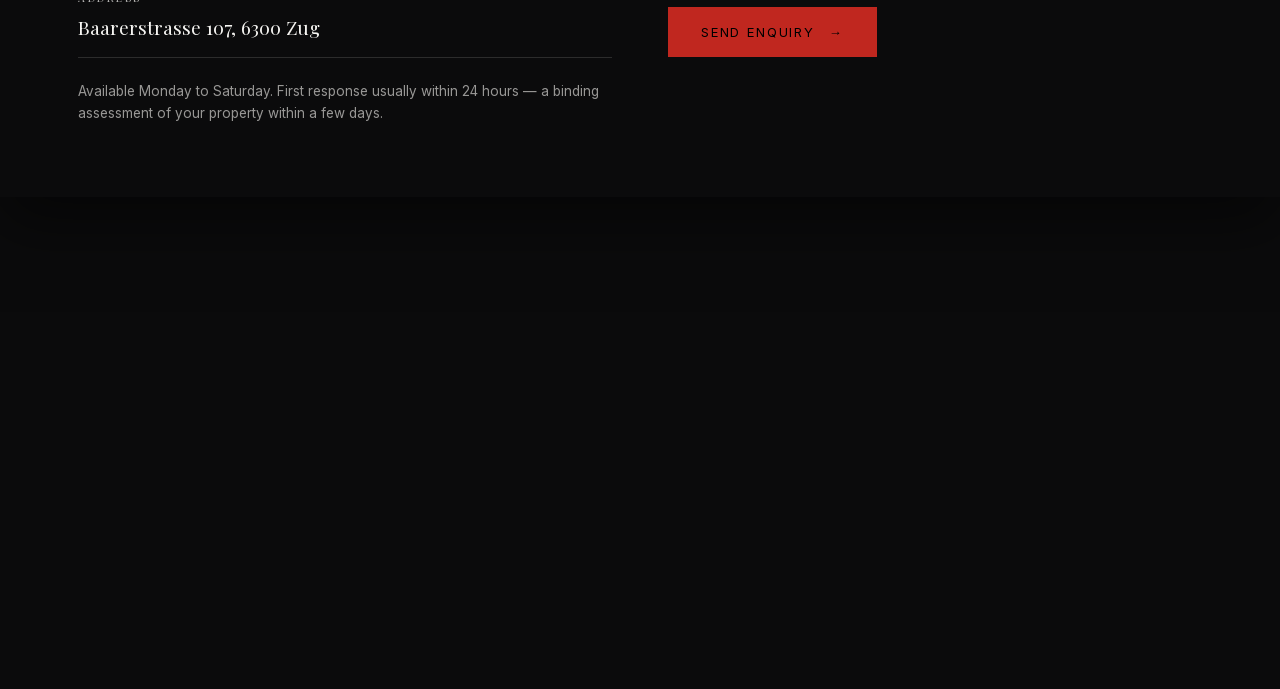
==== commit b4186d40: "Portrait Kaito Weingart in der Ueber-Sektion (DE/EN/FR/IT)" ====
--- a/en/index.html
+++ b/en/index.html
@@ -558,12 +558,11 @@
 <section class="hell-sektion" id="ueber" style="background:var(--paper2)">
   <div class="wrap enter">
     <div class="ueber-grid">
-      <div class="portrait">
-        <svg viewBox="0 0 100 120" fill="none" stroke="#f6f5f2" stroke-width="1.5">
-          <circle cx="50" cy="42" r="20"/>
-          <path d="M18 112c4-26 18-38 32-38s28 12 32 38"/>
-        </svg>
-        <div class="platzhalter">Portrait to follow</div>
+      <div class="portrait mit-bild">
+        <picture>
+          <source type="image/webp" srcset="../assets/brand/kaito-440.webp 440w, ../assets/brand/kaito-880.webp 880w" sizes="(max-width: 900px) 100vw, 360px">
+          <img src="../assets/brand/kaito-440.jpg" srcset="../assets/brand/kaito-440.jpg 440w, ../assets/brand/kaito-880.jpg 880w" sizes="(max-width: 900px) 100vw, 360px" width="440" height="550" loading="lazy" decoding="async" alt="Kaito Weingart, owner of Kuroiwa Real Estate AG">
+        </picture>
       </div>
       <div class="ueber">
         <div class="label">About</div>
--- a/assets/site.css
+++ b/assets/site.css
@@ -179,10 +179,11 @@
   /* ---------- Über ---------- */
   .ueber-grid { display: grid; grid-template-columns: 360px 1fr; gap: 76px; align-items: center; }
   @media (max-width: 900px) { .ueber-grid { grid-template-columns: 1fr; } }
-  .portrait { aspect-ratio: 4/5; background: linear-gradient(165deg, #1c1c1f, var(--ink)); display: flex; align-items: center; justify-content: center; position: relative; }
+  .portrait { aspect-ratio: 4/5; background: linear-gradient(165deg, #1c1c1f, var(--ink)); display: flex; align-items: center; justify-content: center; position: relative; overflow: hidden; }
   .portrait::after { content: '黒岩'; position: absolute; top: 18px; right: 20px; font-family: var(--serif); color: rgba(246,245,242,.14); font-size: 21px; letter-spacing: .2em; }
-  .portrait svg { width: 40%; opacity: .3; }
-  .portrait .platzhalter { position: absolute; bottom: 20px; left: 0; right: 0; text-align: center; color: rgba(246,245,242,.32); font-size: 10.5px; letter-spacing: .24em; text-transform: uppercase; }
+  .portrait picture, .portrait img { position: absolute; inset: 0; width: 100%; height: 100%; display: block; object-fit: cover; object-position: 50% 30%; }
+  .portrait.mit-bild { background: var(--paper2); }
+  .portrait.mit-bild::after { color: rgba(11,11,12,.16); z-index: 2; }
   .ueber p { color: #504e49; margin-bottom: 14px; max-width: 560px; }
   .ueber .punkte { margin: 26px 0; }
   .ueber .punkte div { padding: 14px 0; border-bottom: 1px solid var(--hair); display: flex; gap: 16px; font-size: 15.5px; }
@@ -368,7 +369,6 @@
   /* Lesbarer Kontrast (SC 1.4.3): schwache Hilfstexte auf >= ~4.5:1 anheben */
   .fussnote, .wert-hinweis, .feld-hilfe, .regler-skala, .wert-sub, .quiz-quelle,
   .fuss-desc, .fuss-unten, .k-zeile .was, .deal .meta, .kopier, .scrollcue { color: rgba(246,245,242,.72); }
-  .portrait .platzhalter { color: rgba(246,245,242,.66); }
   @media (prefers-reduced-motion: reduce) {
     html { scroll-behavior: auto; }
     *, *::before, *::after { animation-duration: .001ms !important; animation-iteration-count: 1 !important; transition-duration: .001ms !important; }
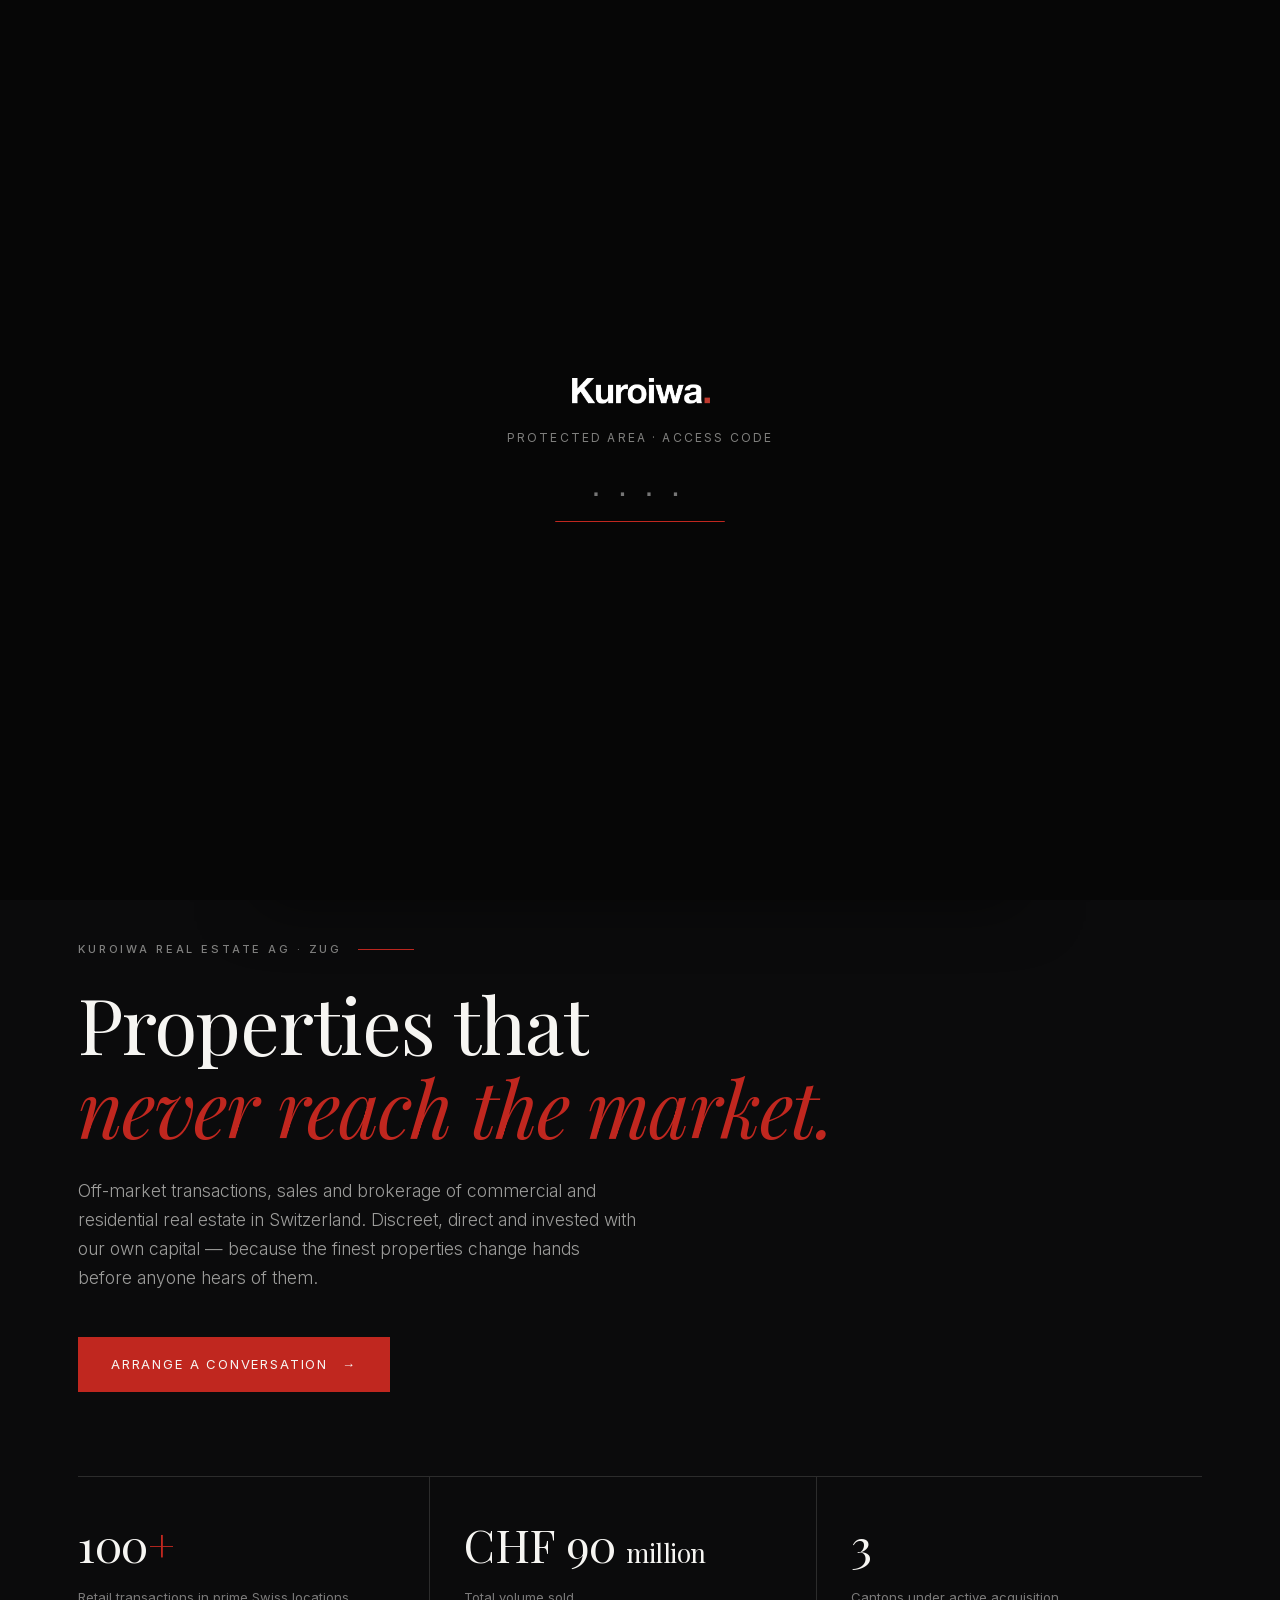
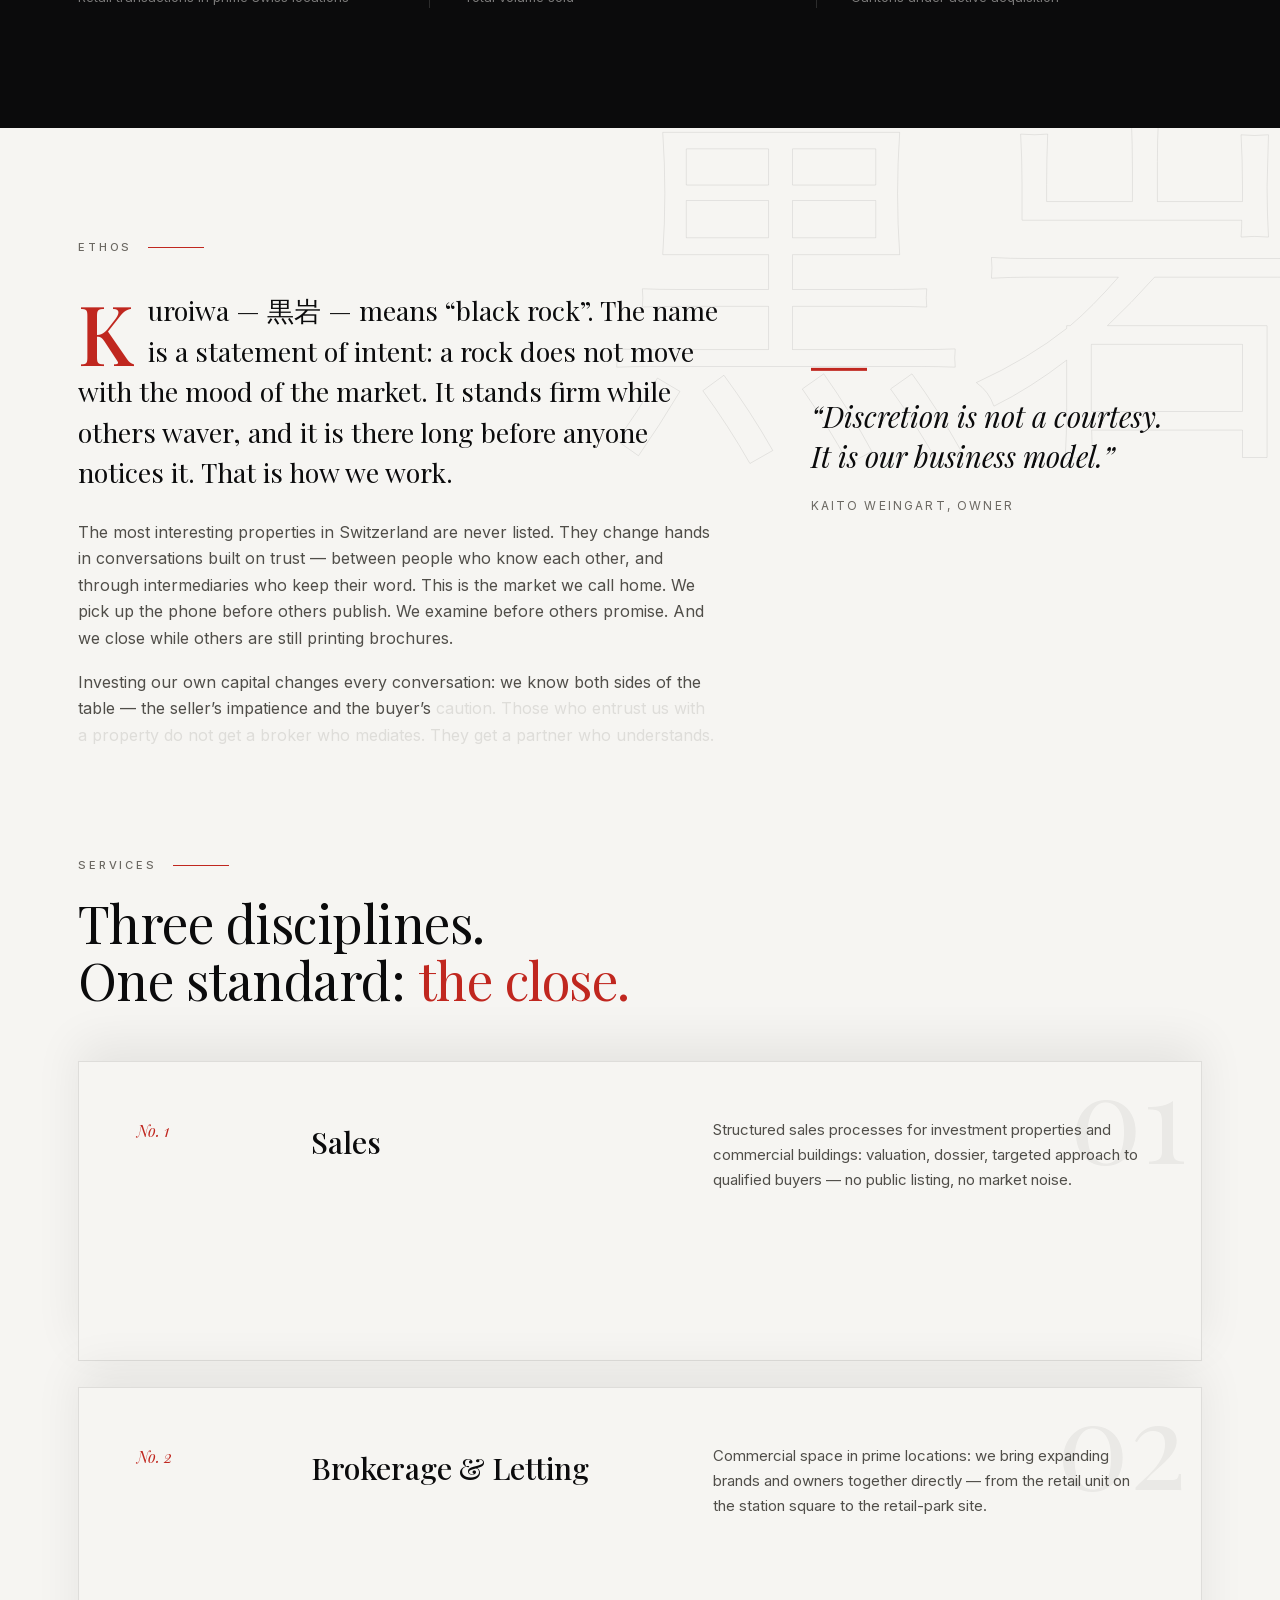
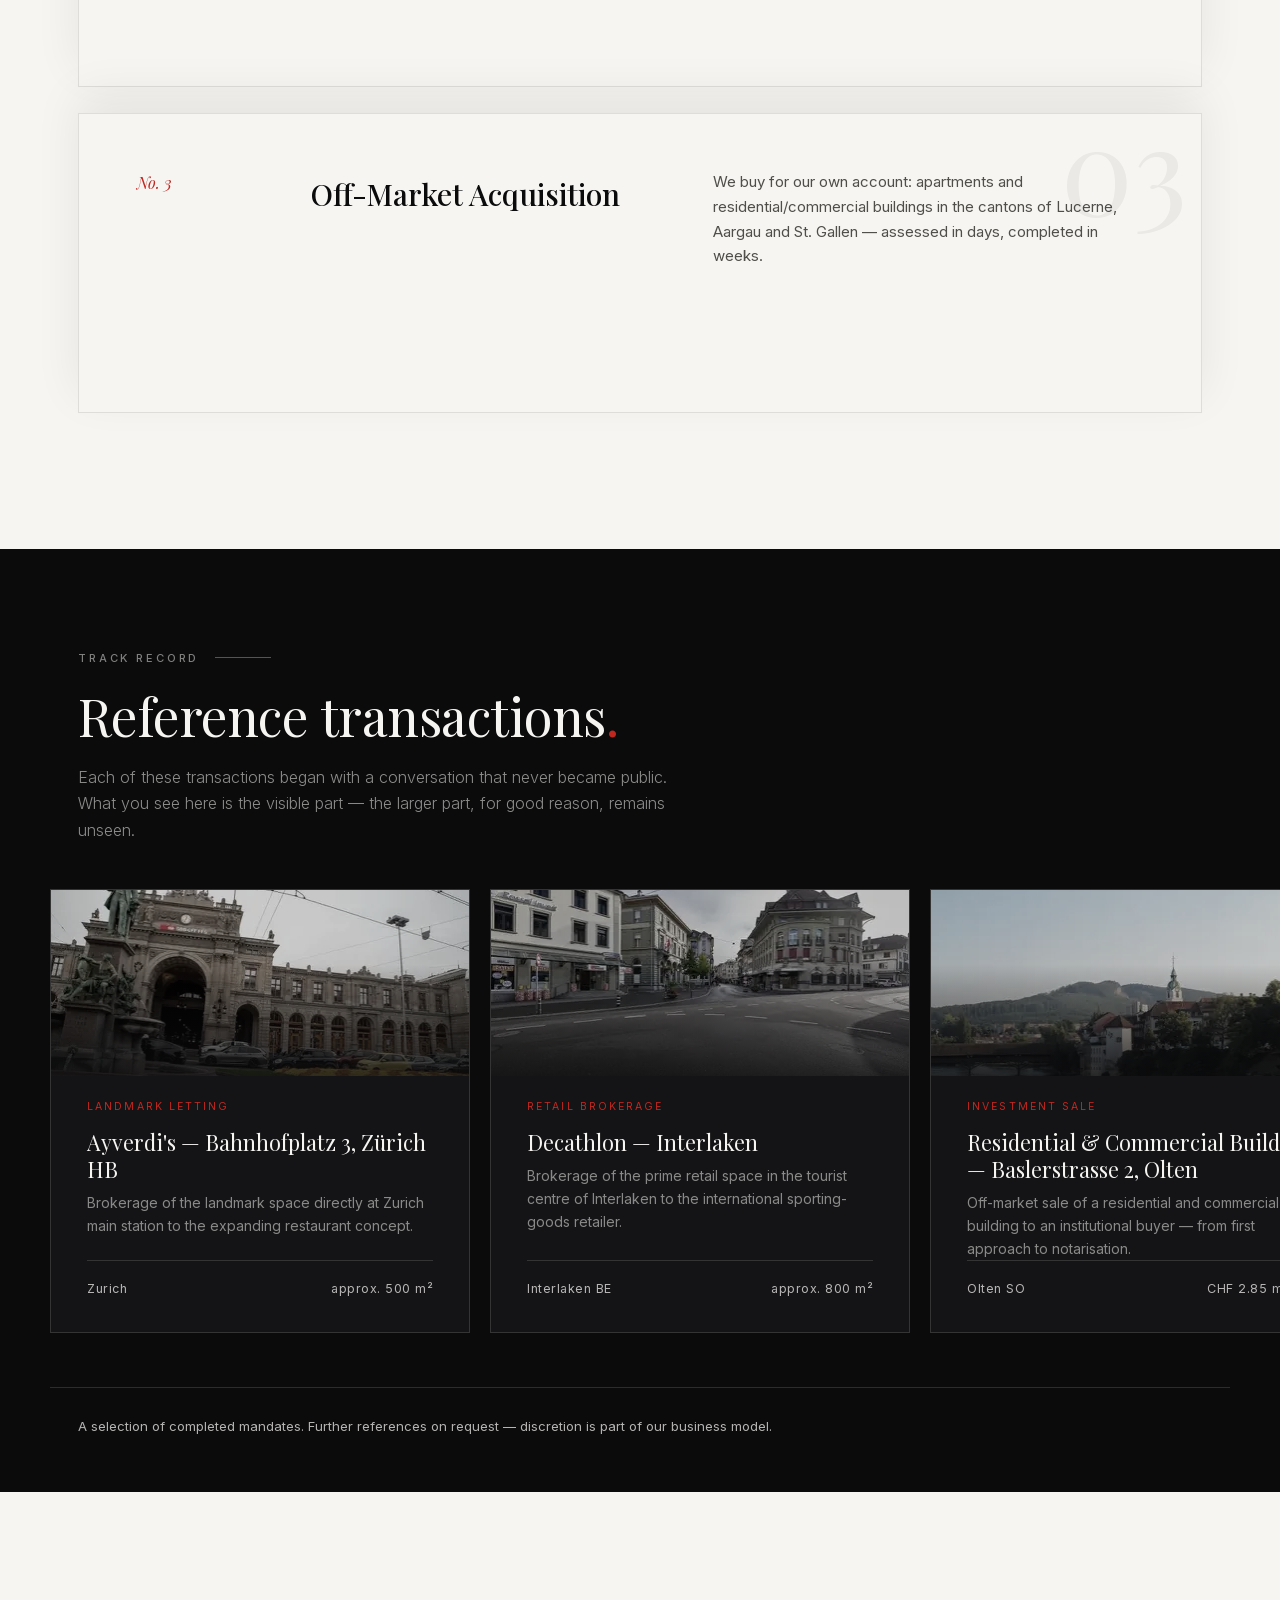
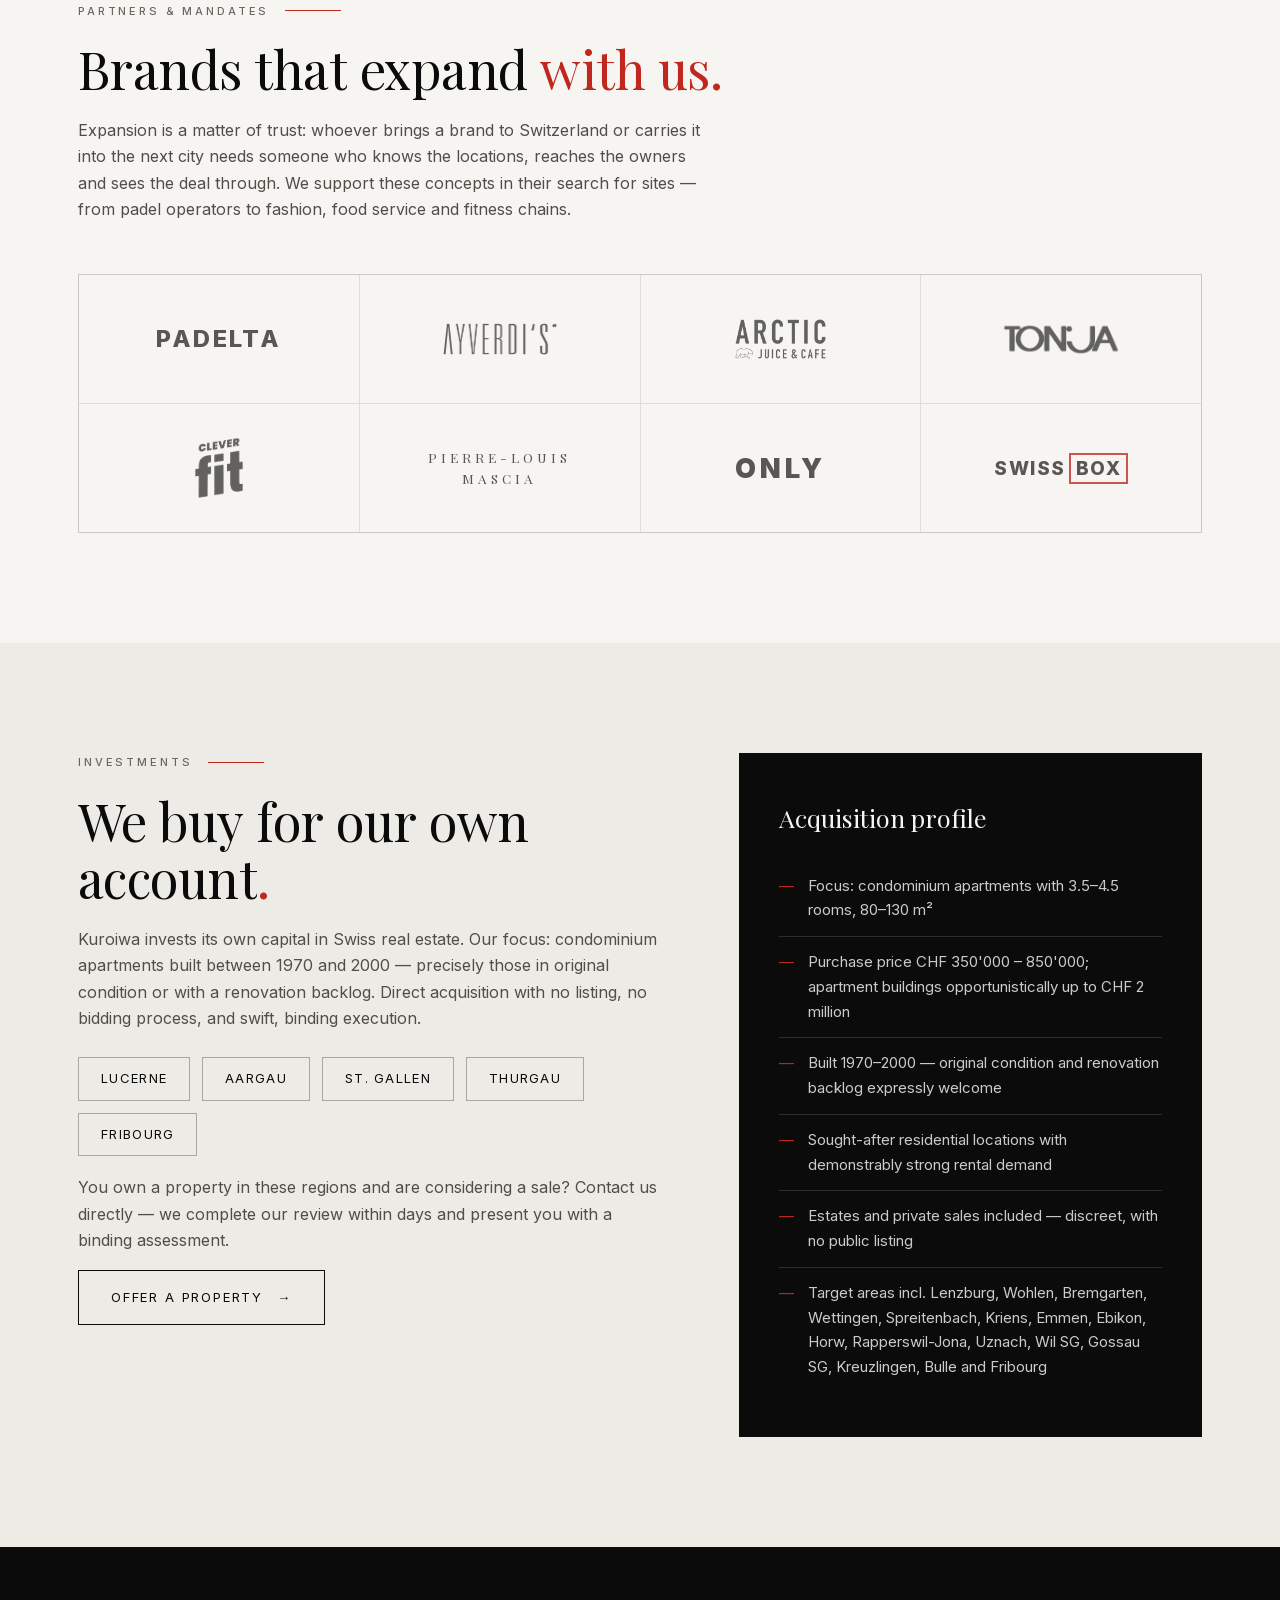
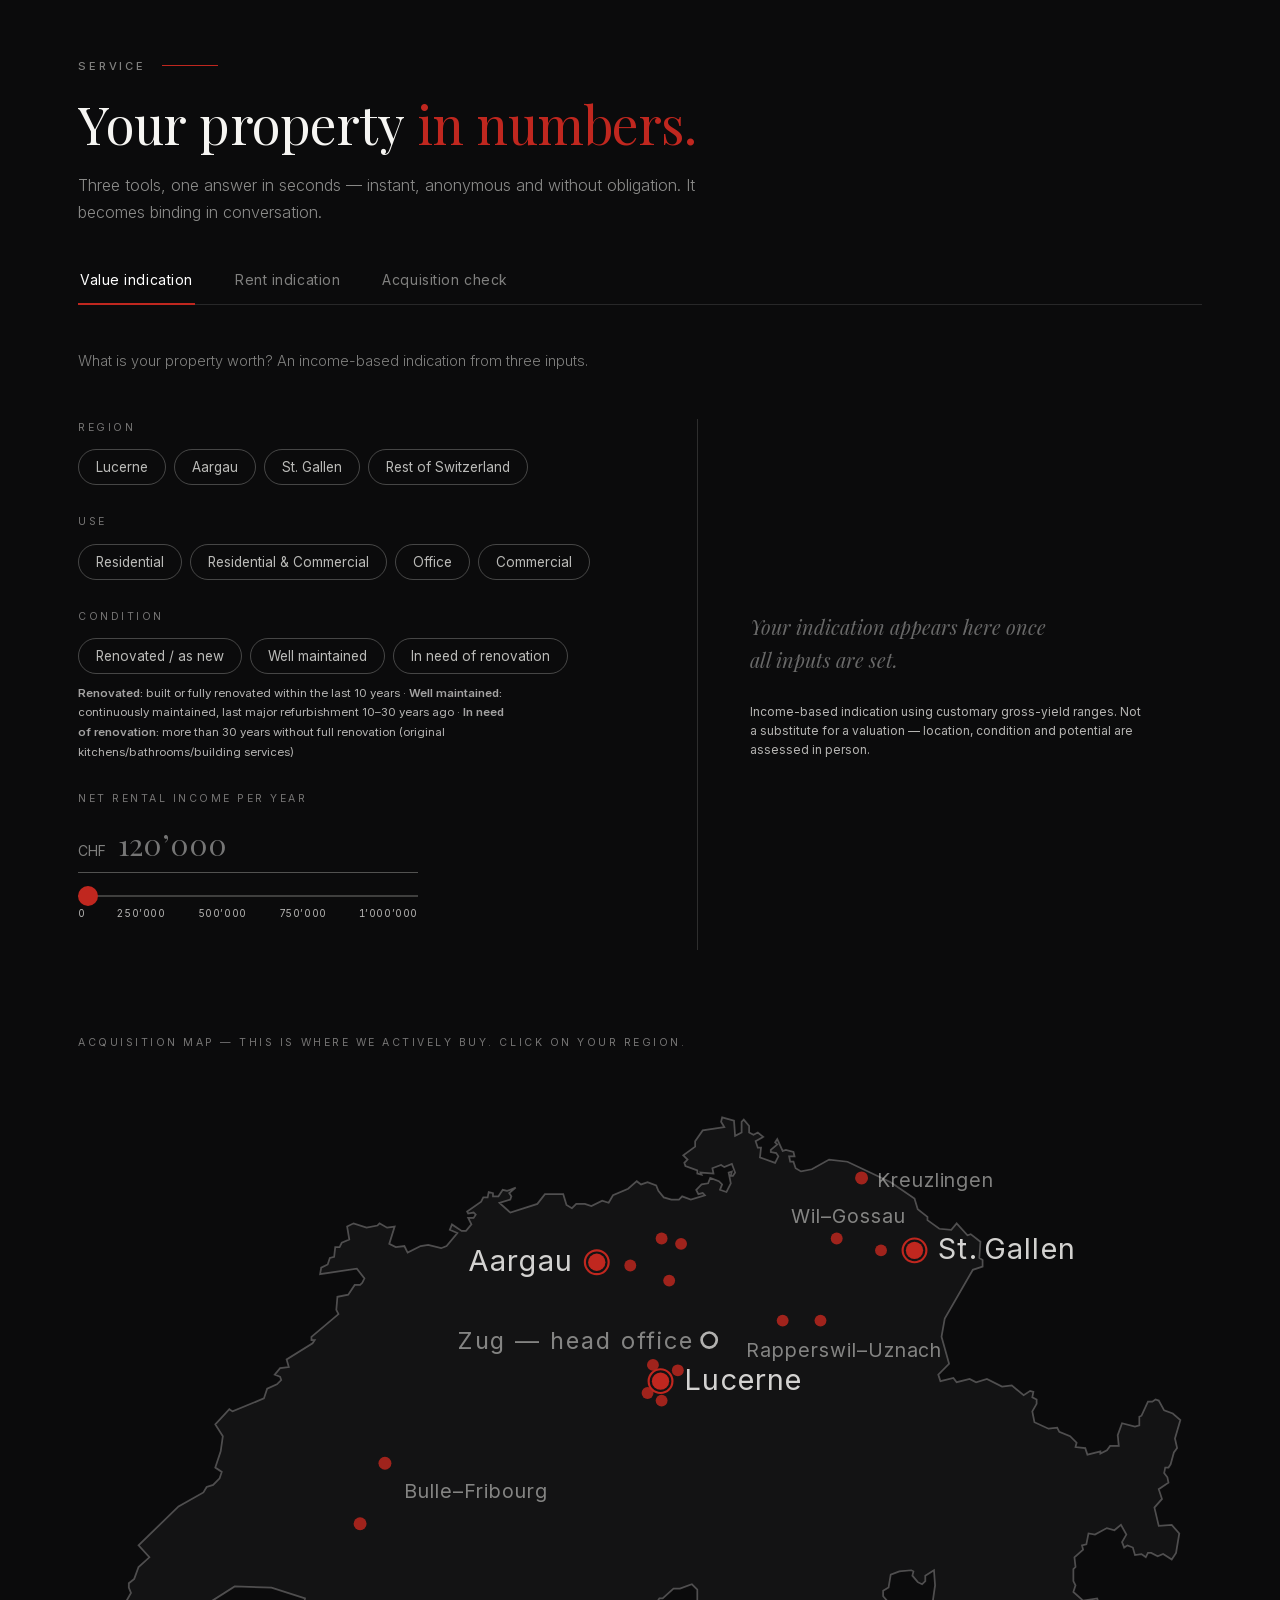
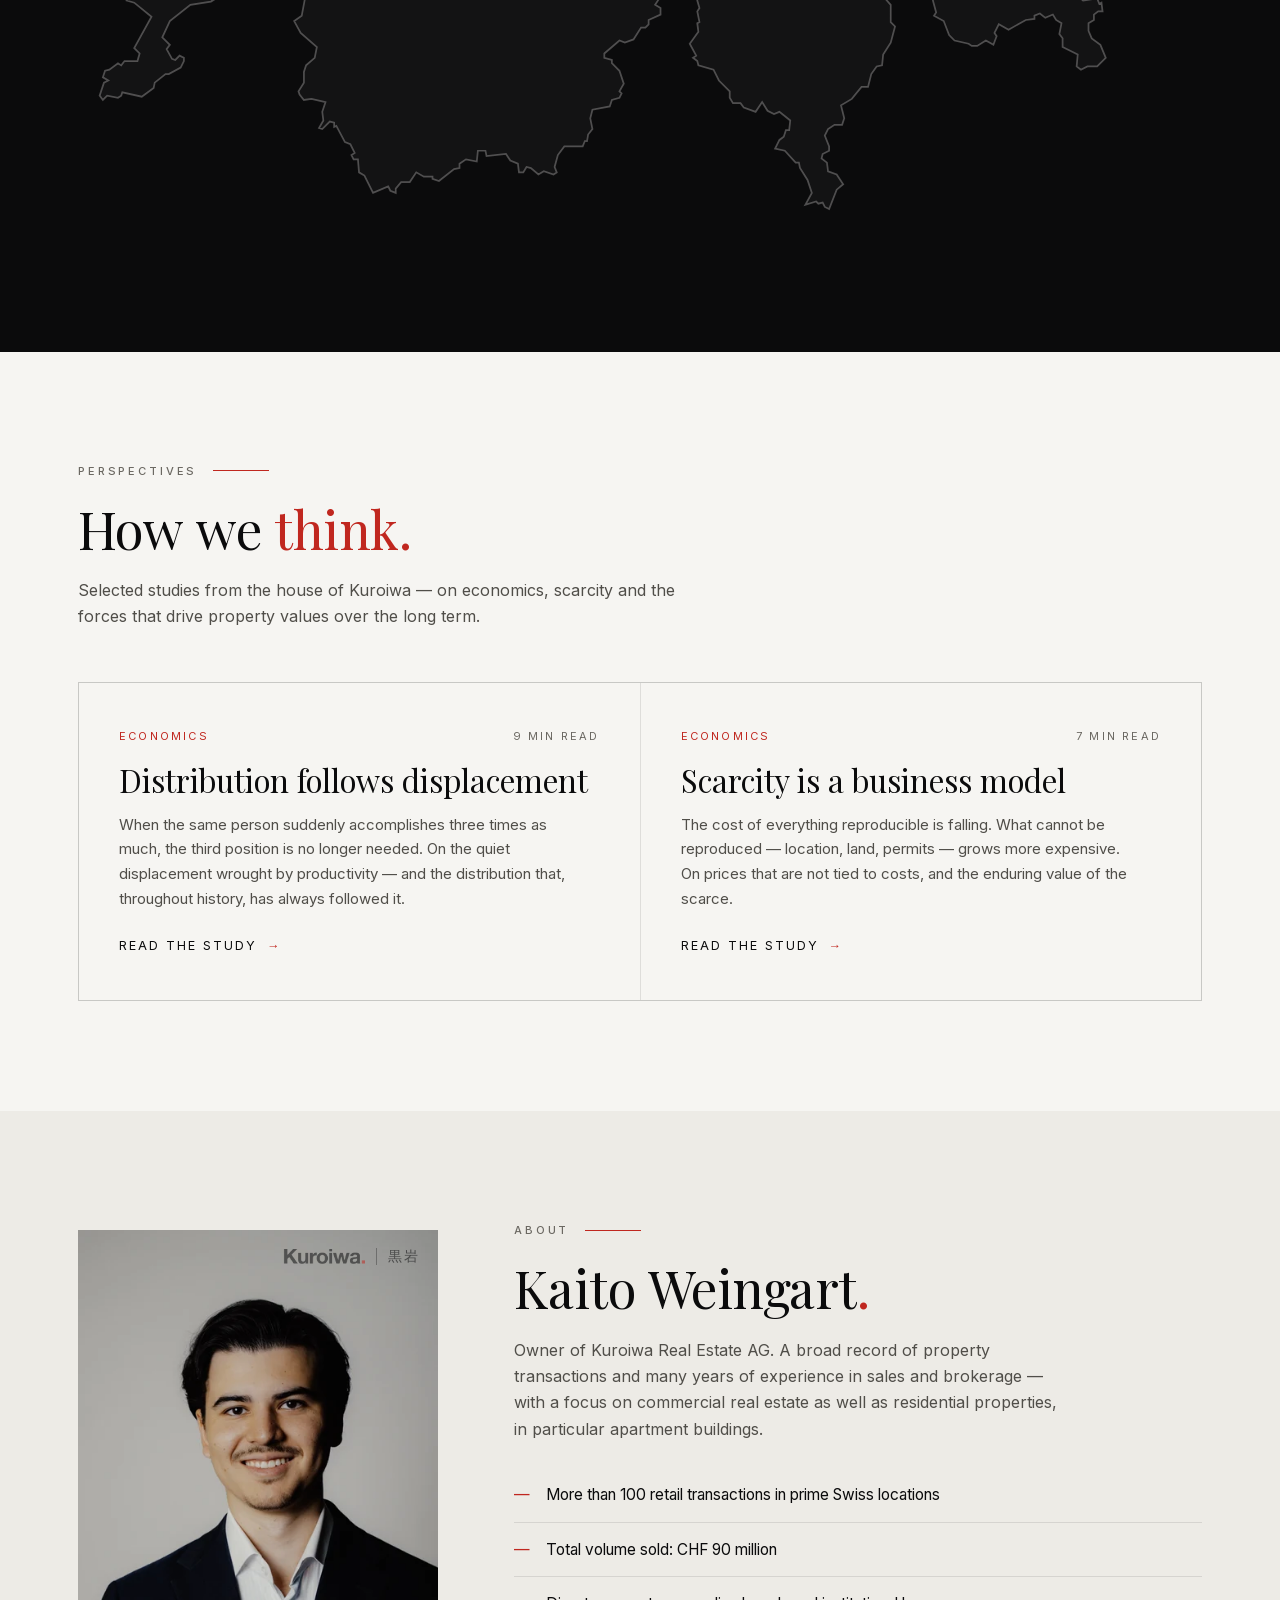
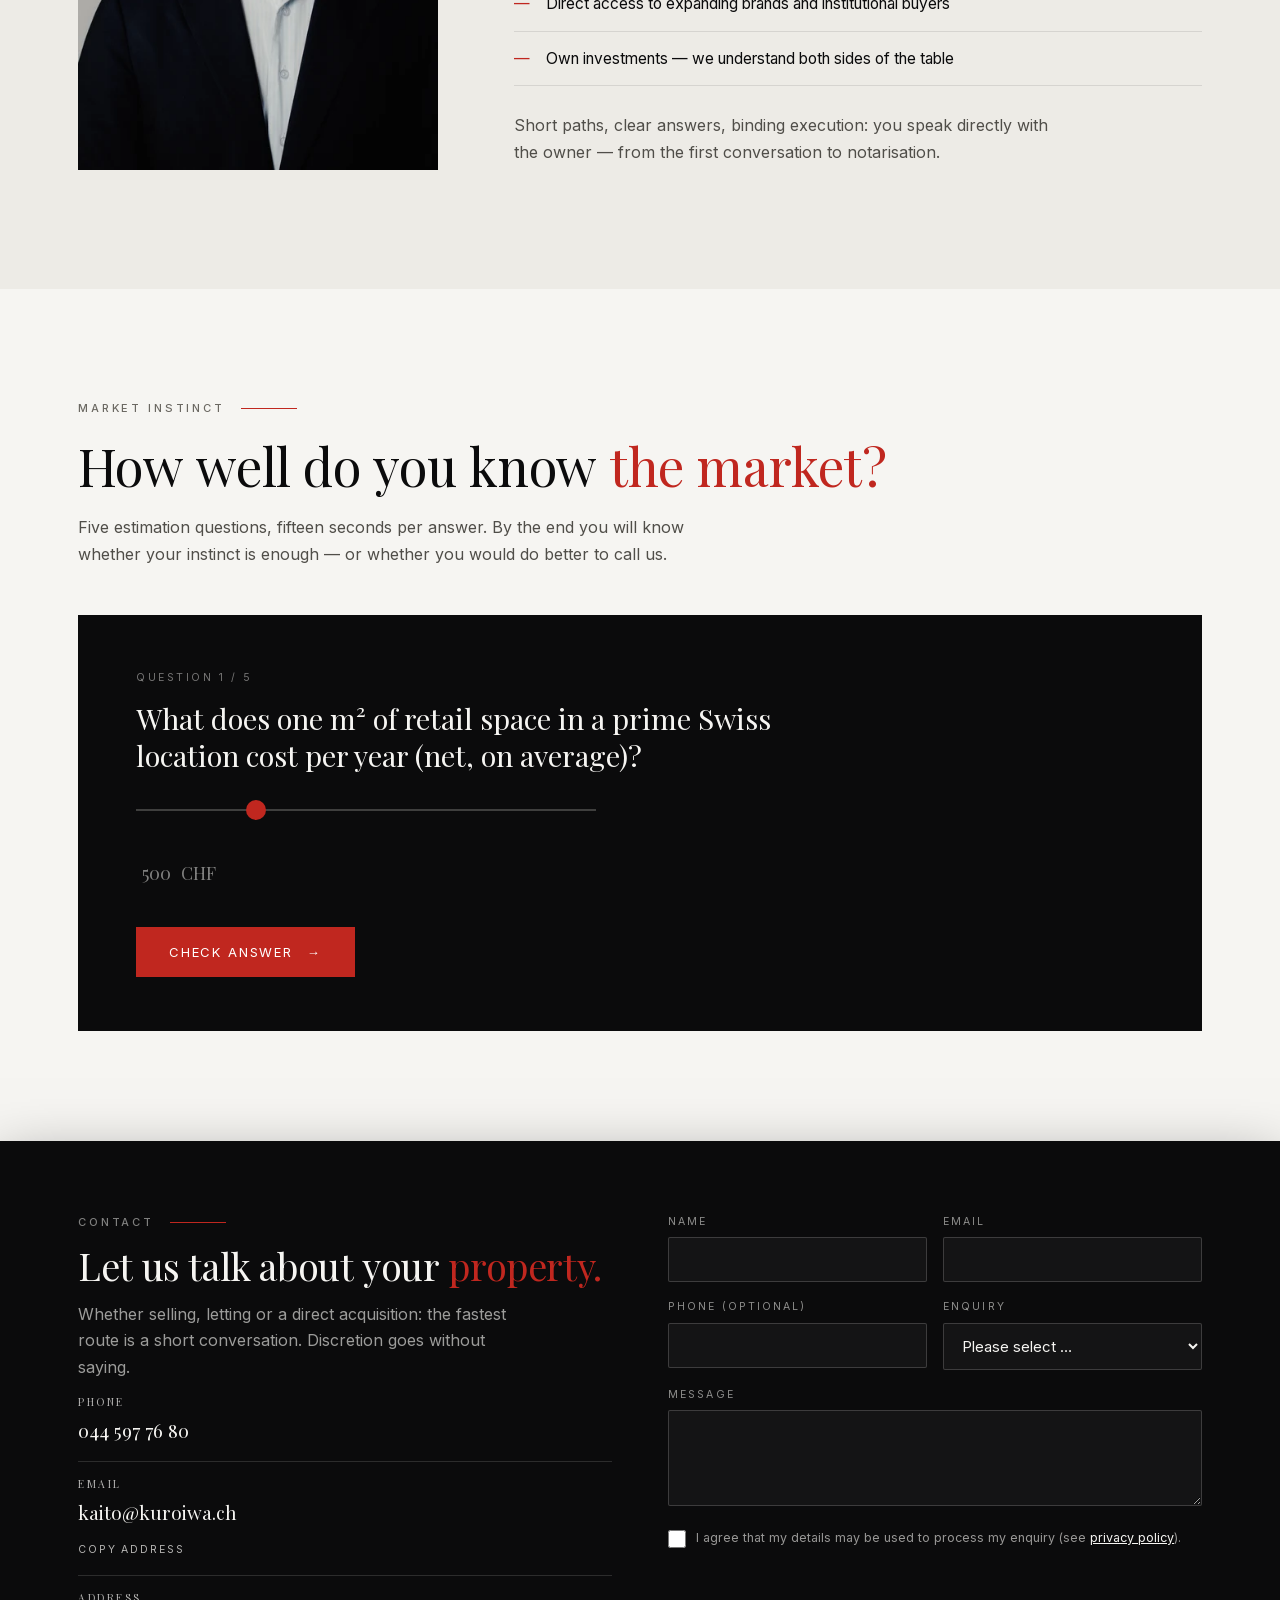
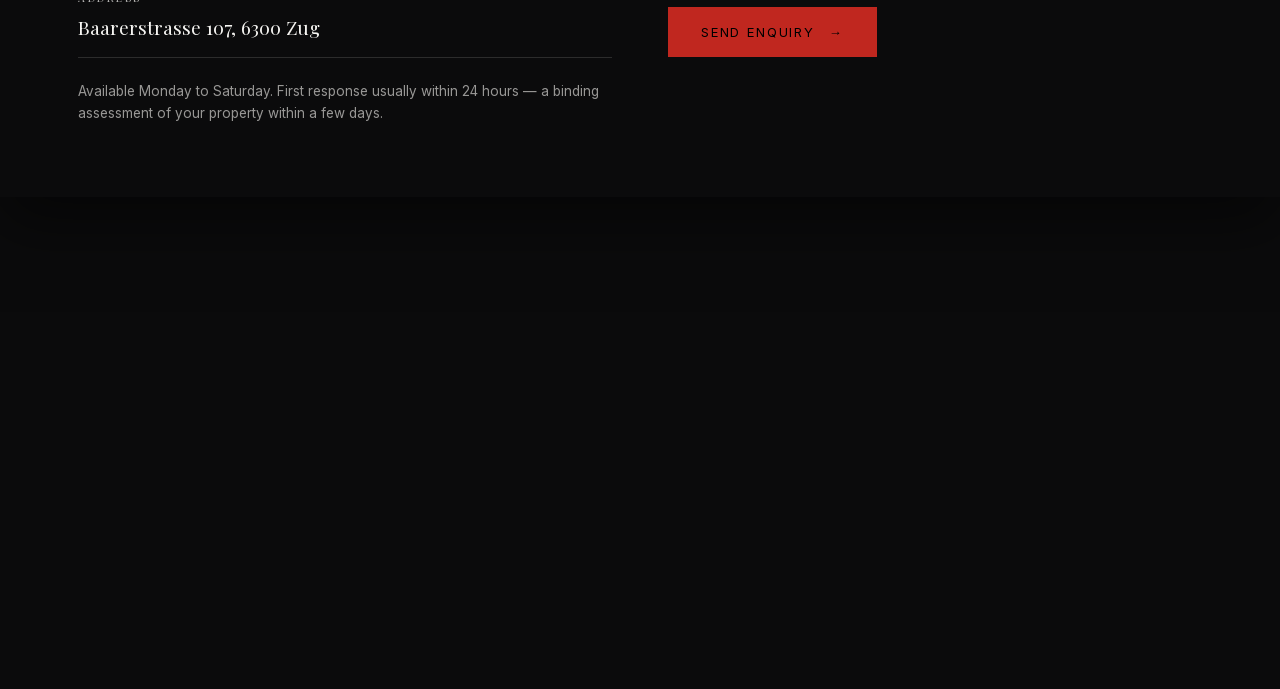
==== commit 81f6def2: "Portrait unbearbeitet im vollen Format, Wortmarke mit Kanji im Bild" ====
--- a/en/index.html
+++ b/en/index.html
@@ -561,8 +561,12 @@
       <div class="portrait mit-bild">
         <picture>
           <source type="image/webp" srcset="../assets/brand/kaito-440.webp 440w, ../assets/brand/kaito-880.webp 880w" sizes="(max-width: 900px) 100vw, 360px">
-          <img src="../assets/brand/kaito-440.jpg" srcset="../assets/brand/kaito-440.jpg 440w, ../assets/brand/kaito-880.jpg 880w" sizes="(max-width: 900px) 100vw, 360px" width="440" height="550" loading="lazy" decoding="async" alt="Kaito Weingart, owner of Kuroiwa Real Estate AG">
+          <img src="../assets/brand/kaito-440.jpg" srcset="../assets/brand/kaito-440.jpg 440w, ../assets/brand/kaito-880.jpg 880w" sizes="(max-width: 900px) 100vw, 360px" width="440" height="660" loading="lazy" decoding="async" alt="Kaito Weingart, owner of Kuroiwa Real Estate AG">
         </picture>
+        <span class="bild-marke" aria-hidden="true">
+          <img src="../assets/brand/kuroiwa-wort-ink.png" alt="" width="520" height="97">
+          <span class="strich"></span><span class="kanji">黒岩</span>
+        </span>
       </div>
       <div class="ueber">
         <div class="label">About</div>
--- a/assets/site.css
+++ b/assets/site.css
@@ -179,11 +179,15 @@
   /* ---------- Über ---------- */
   .ueber-grid { display: grid; grid-template-columns: 360px 1fr; gap: 76px; align-items: center; }
   @media (max-width: 900px) { .ueber-grid { grid-template-columns: 1fr; } }
-  .portrait { aspect-ratio: 4/5; background: linear-gradient(165deg, #1c1c1f, var(--ink)); display: flex; align-items: center; justify-content: center; position: relative; overflow: hidden; }
+  .portrait { aspect-ratio: 2/3; background: linear-gradient(165deg, #1c1c1f, var(--ink)); display: flex; align-items: center; justify-content: center; position: relative; overflow: hidden; }
   .portrait::after { content: '黒岩'; position: absolute; top: 18px; right: 20px; font-family: var(--serif); color: rgba(246,245,242,.14); font-size: 21px; letter-spacing: .2em; }
-  .portrait picture, .portrait img { position: absolute; inset: 0; width: 100%; height: 100%; display: block; object-fit: cover; object-position: 50% 30%; }
+  .portrait > picture, .portrait > picture img { position: absolute; inset: 0; width: 100%; height: 100%; display: block; object-fit: cover; }
   .portrait.mit-bild { background: var(--paper2); }
-  .portrait.mit-bild::after { color: rgba(11,11,12,.16); z-index: 2; }
+  .portrait.mit-bild::after { content: none; }
+  .bild-marke { position: absolute; top: 18px; right: 18px; z-index: 2; display: flex; align-items: center; gap: 11px; }
+  .bild-marke img { width: 82px; height: auto; display: block; opacity: .52; }
+  .bild-marke .strich { width: 1px; height: 17px; background: rgba(11,11,12,.3); }
+  .bild-marke .kanji { font-family: 'Hiragino Mincho ProN', 'Yu Mincho', Georgia, serif; font-size: 13.5px; letter-spacing: .16em; color: rgba(11,11,12,.55); line-height: 1; }
   .ueber p { color: #504e49; margin-bottom: 14px; max-width: 560px; }
   .ueber .punkte { margin: 26px 0; }
   .ueber .punkte div { padding: 14px 0; border-bottom: 1px solid var(--hair); display: flex; gap: 16px; font-size: 15.5px; }
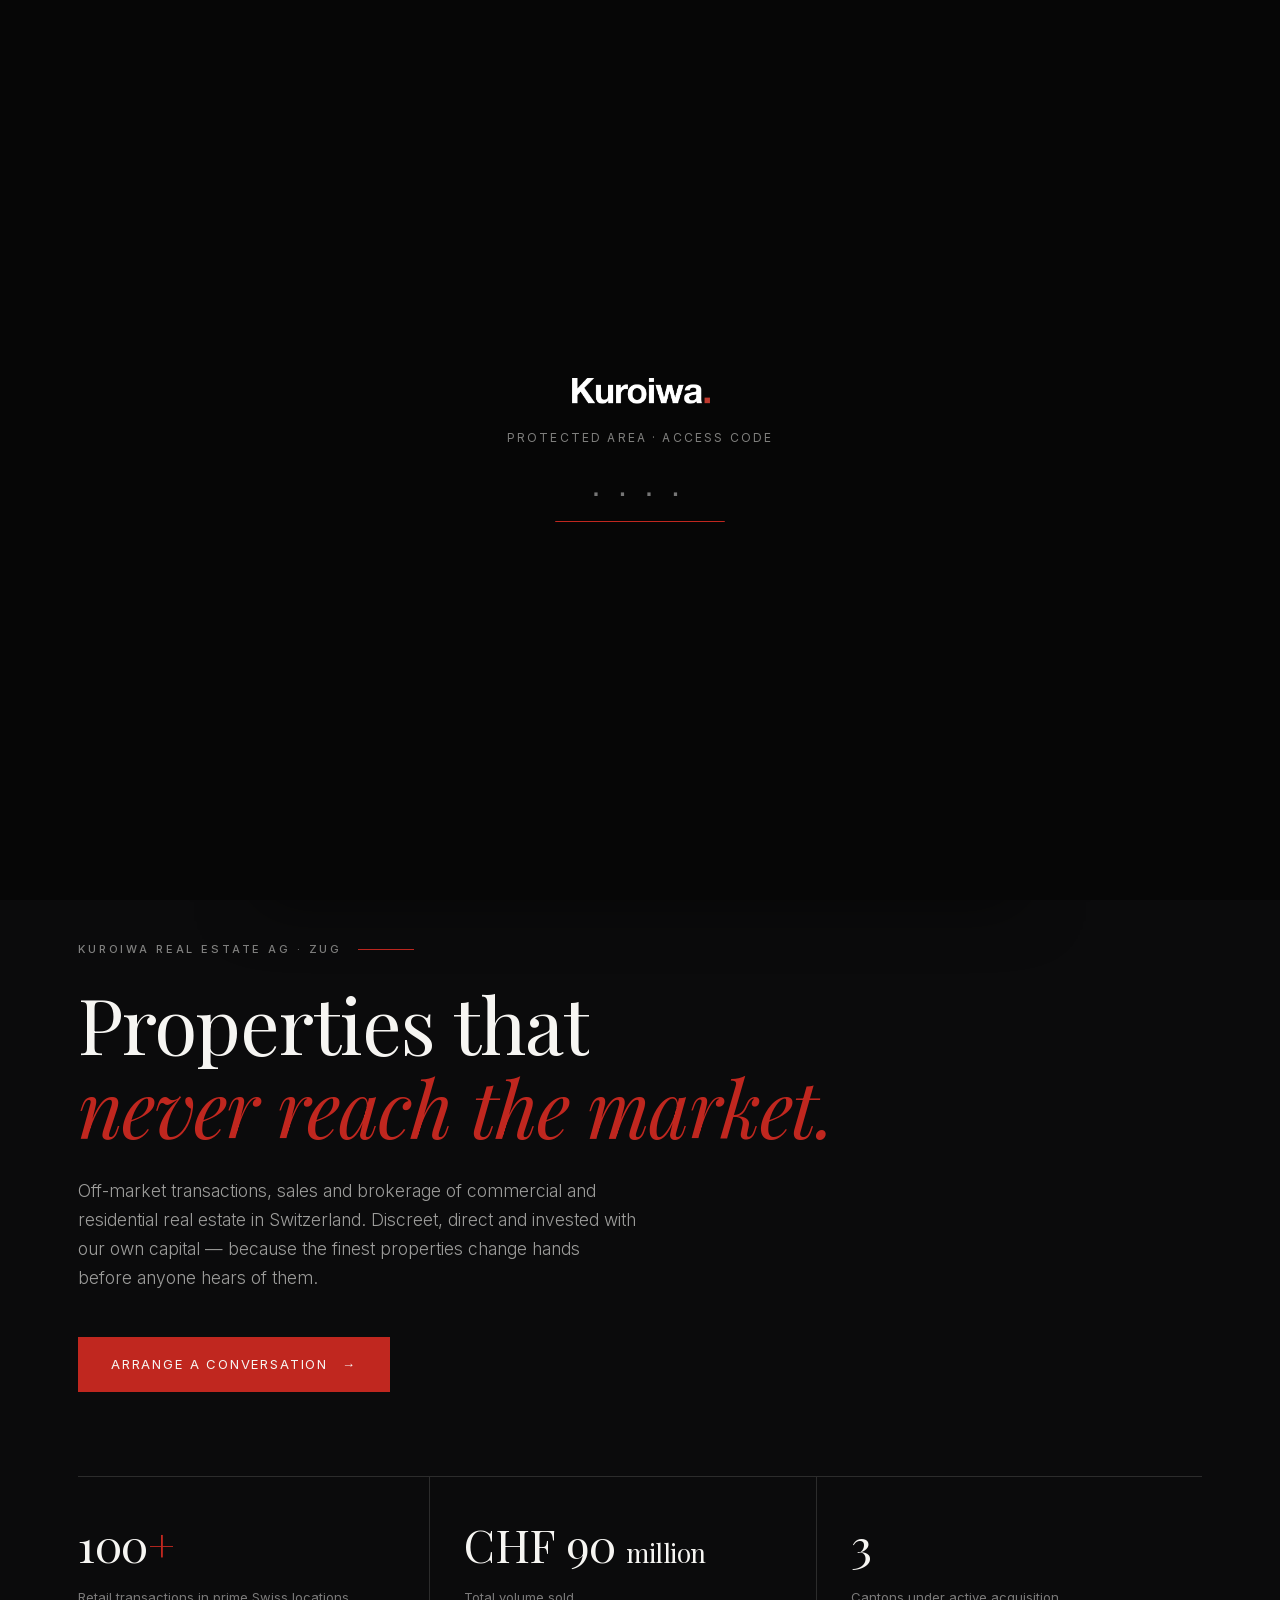
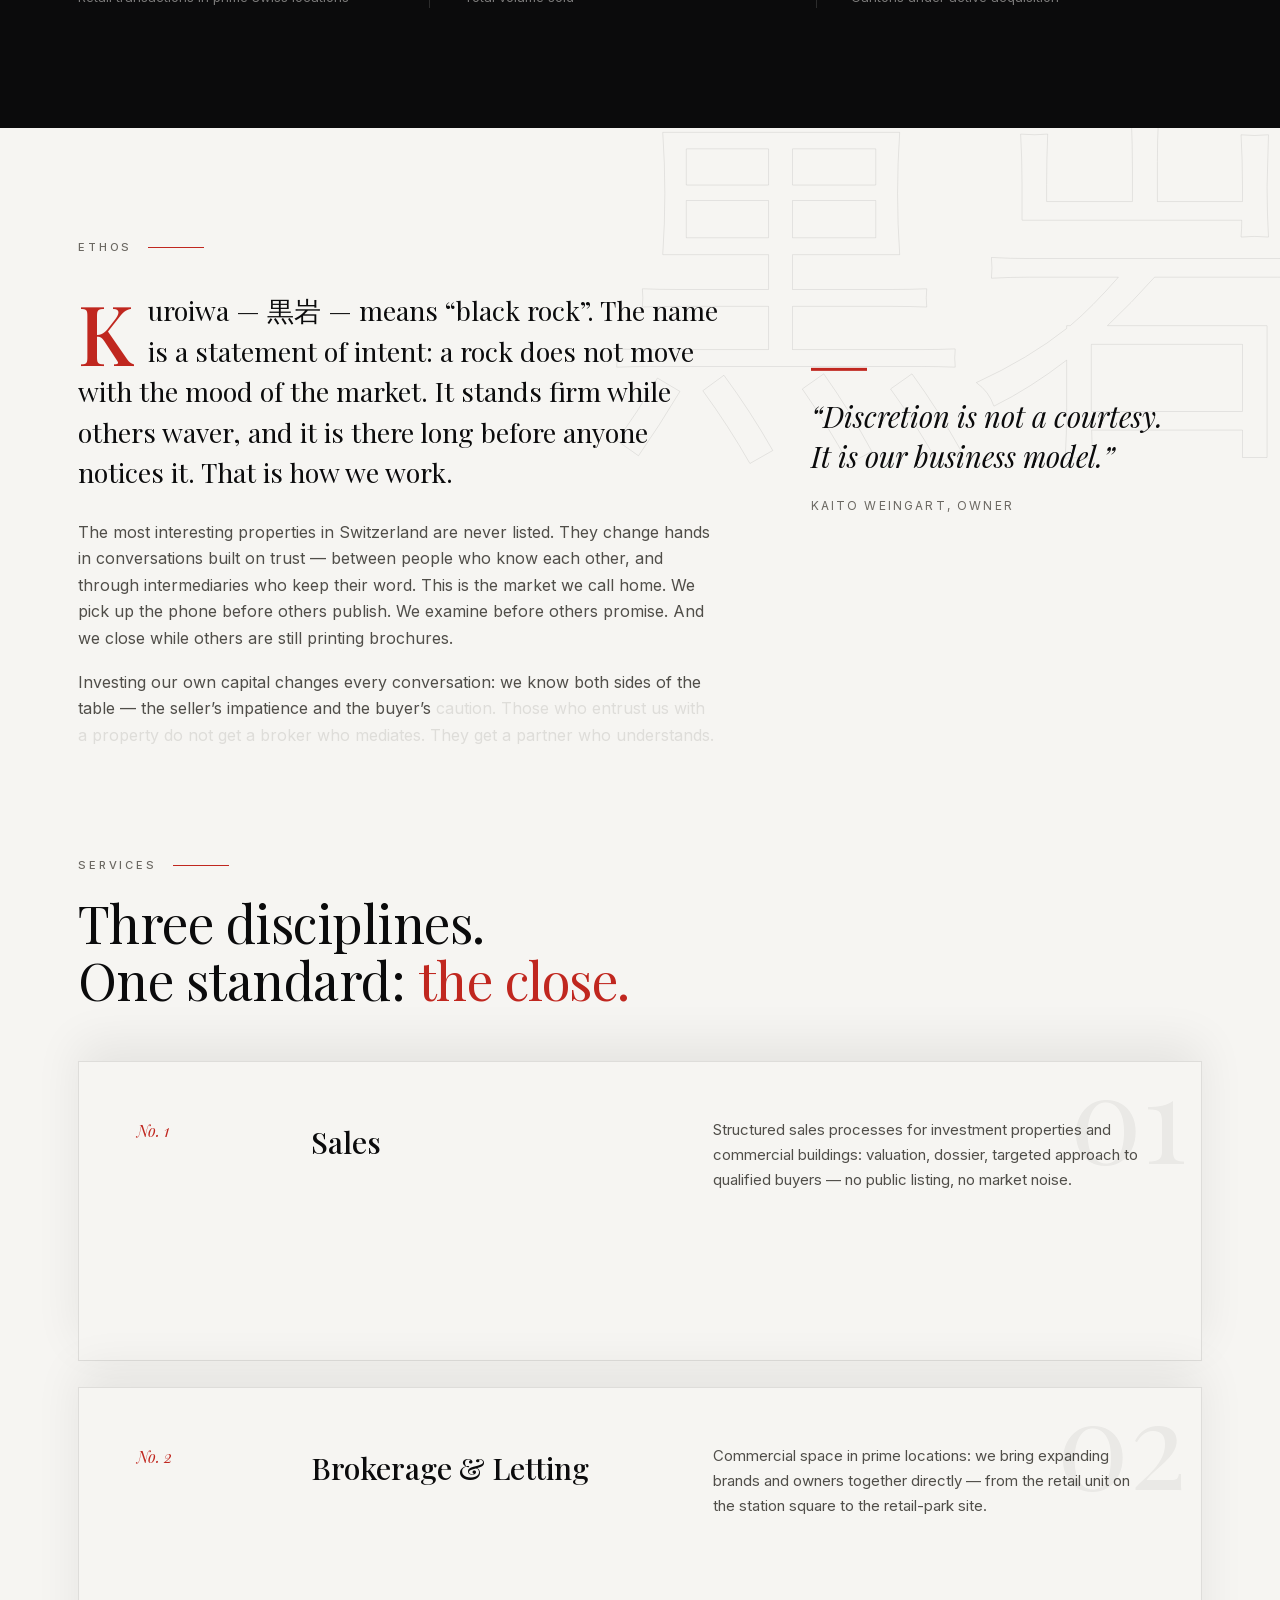
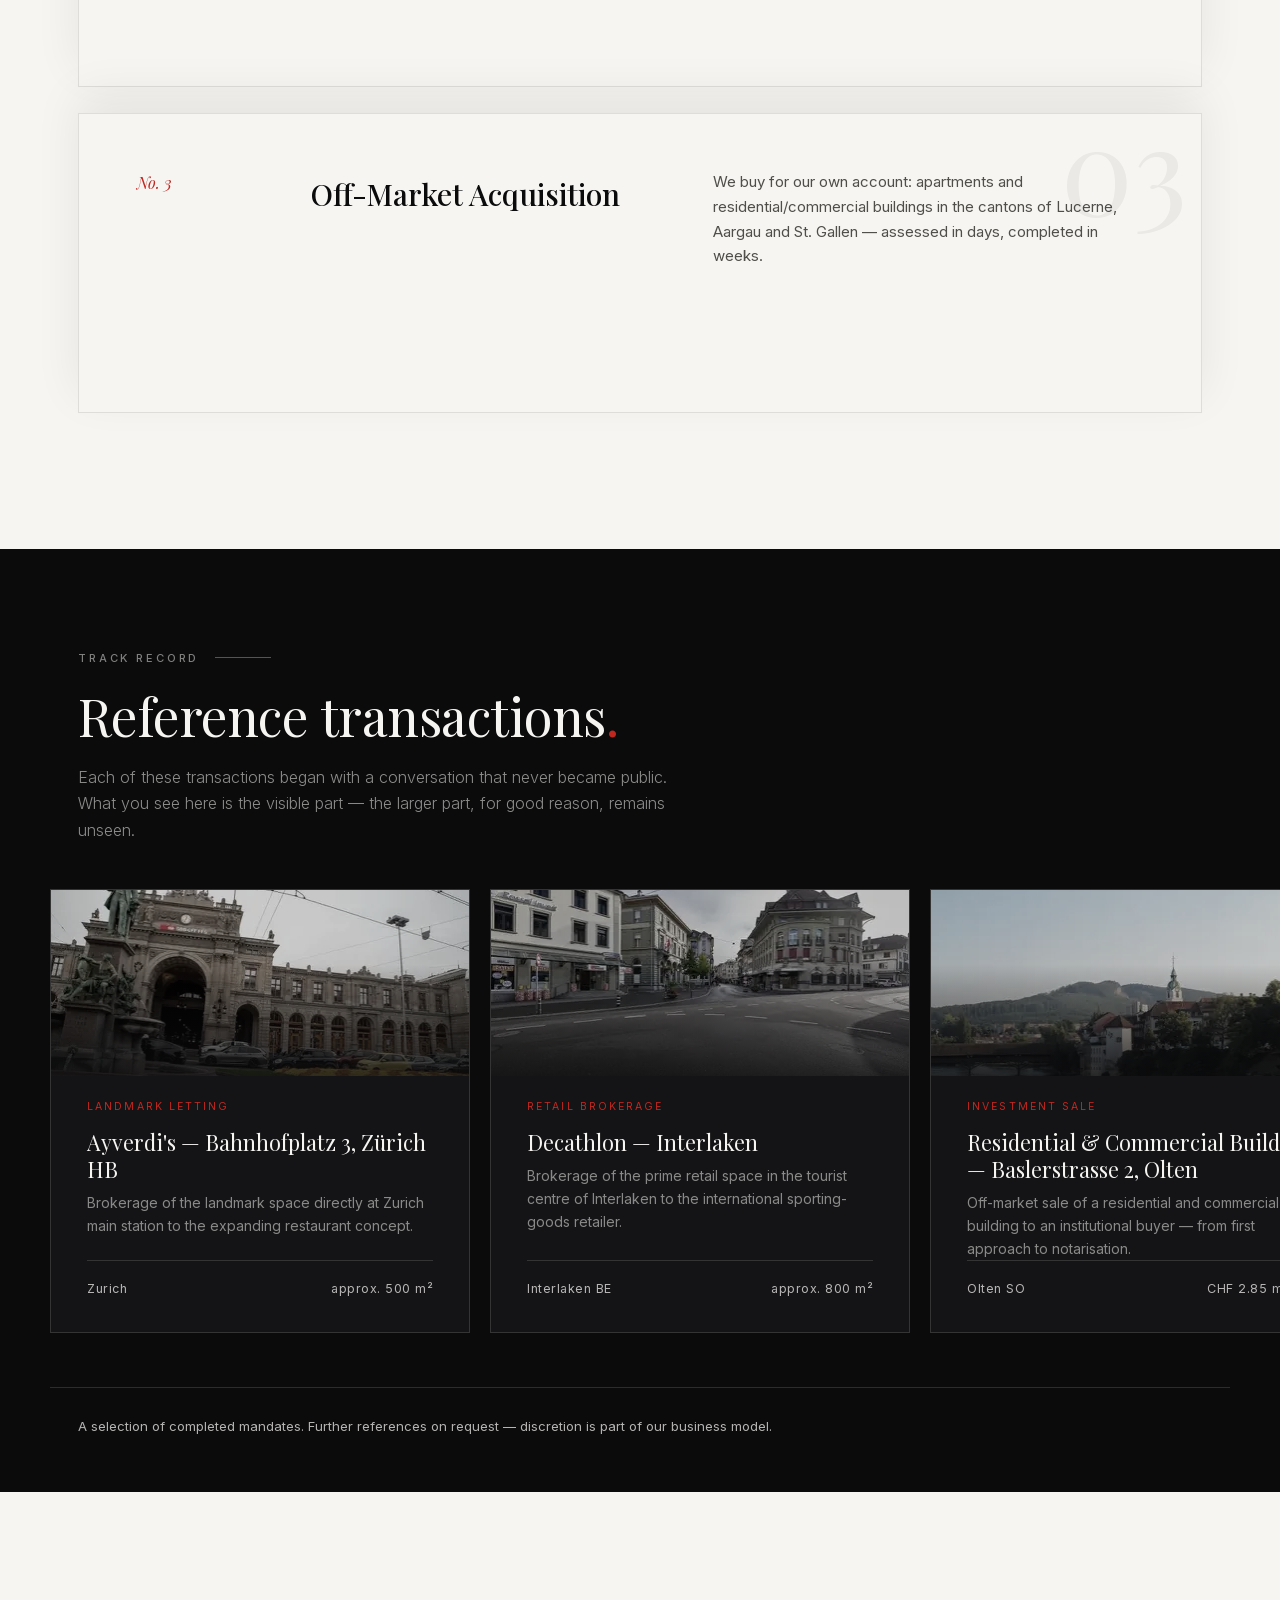
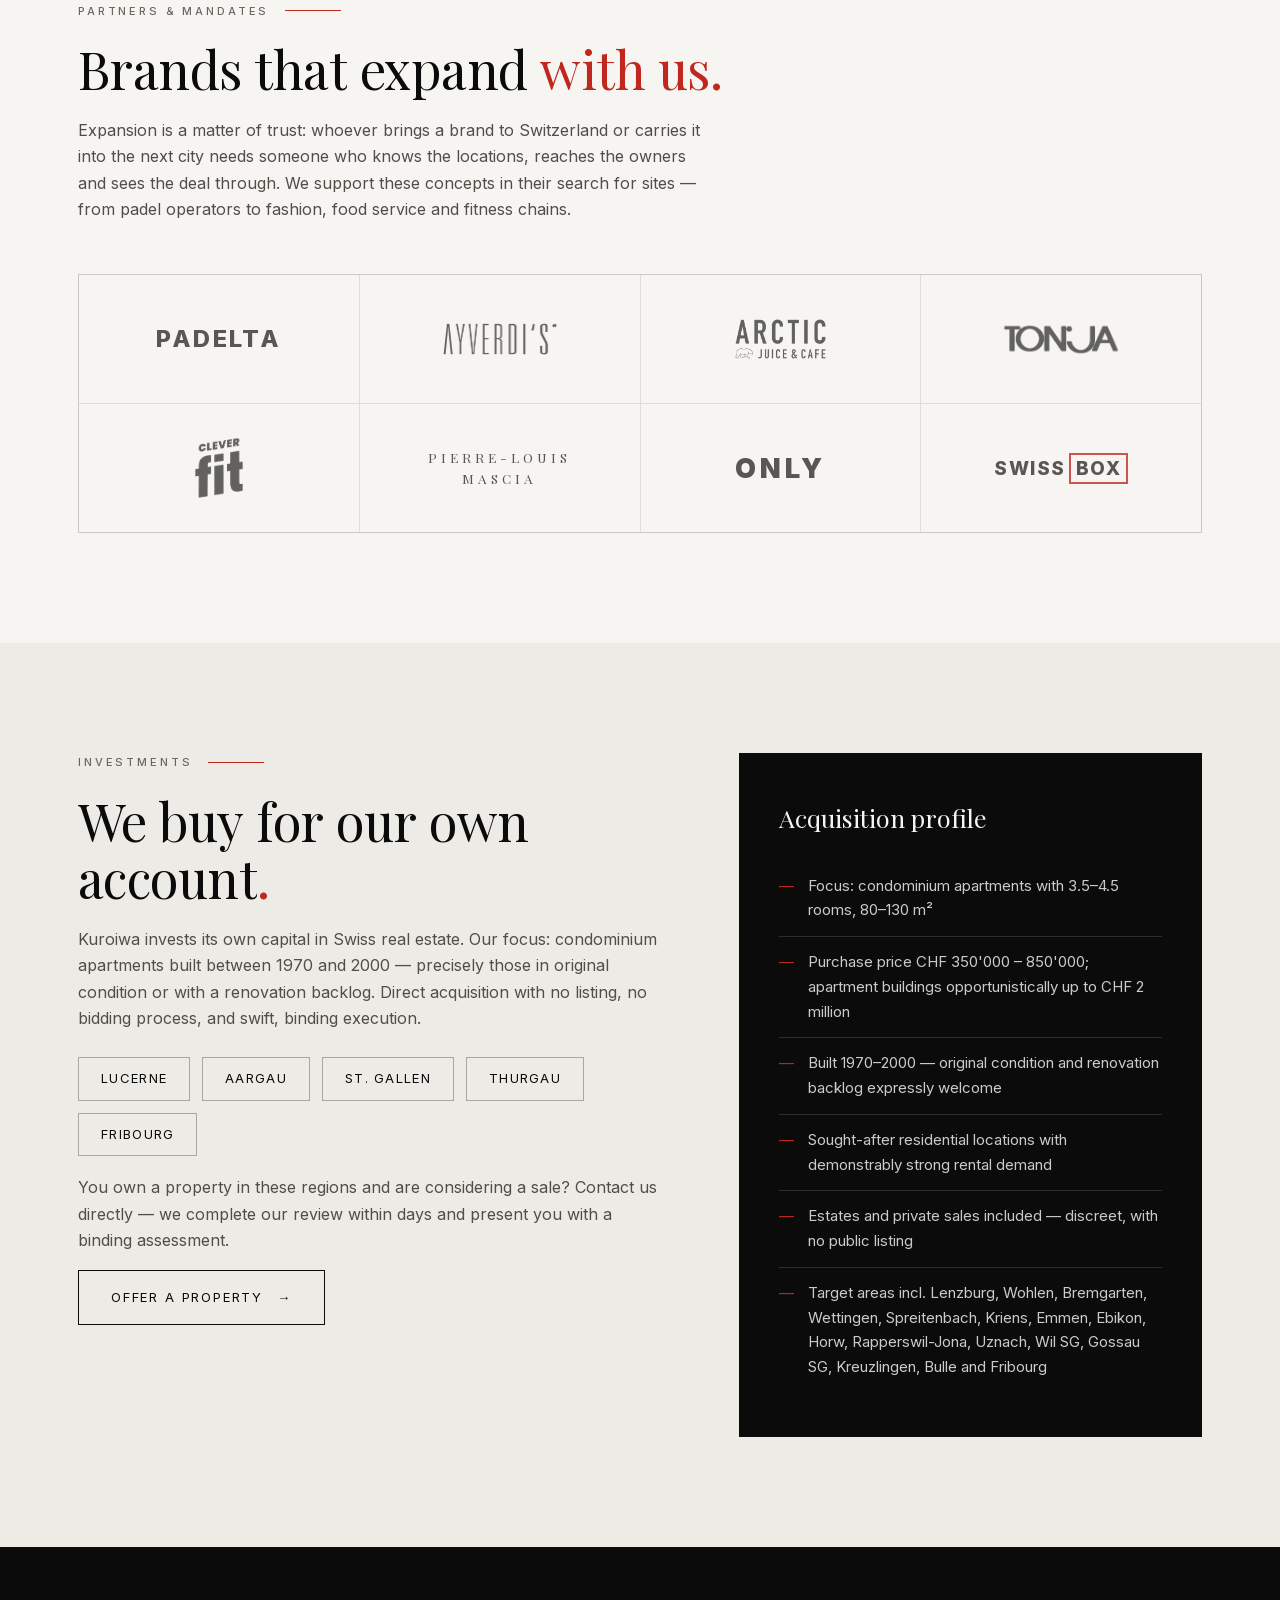
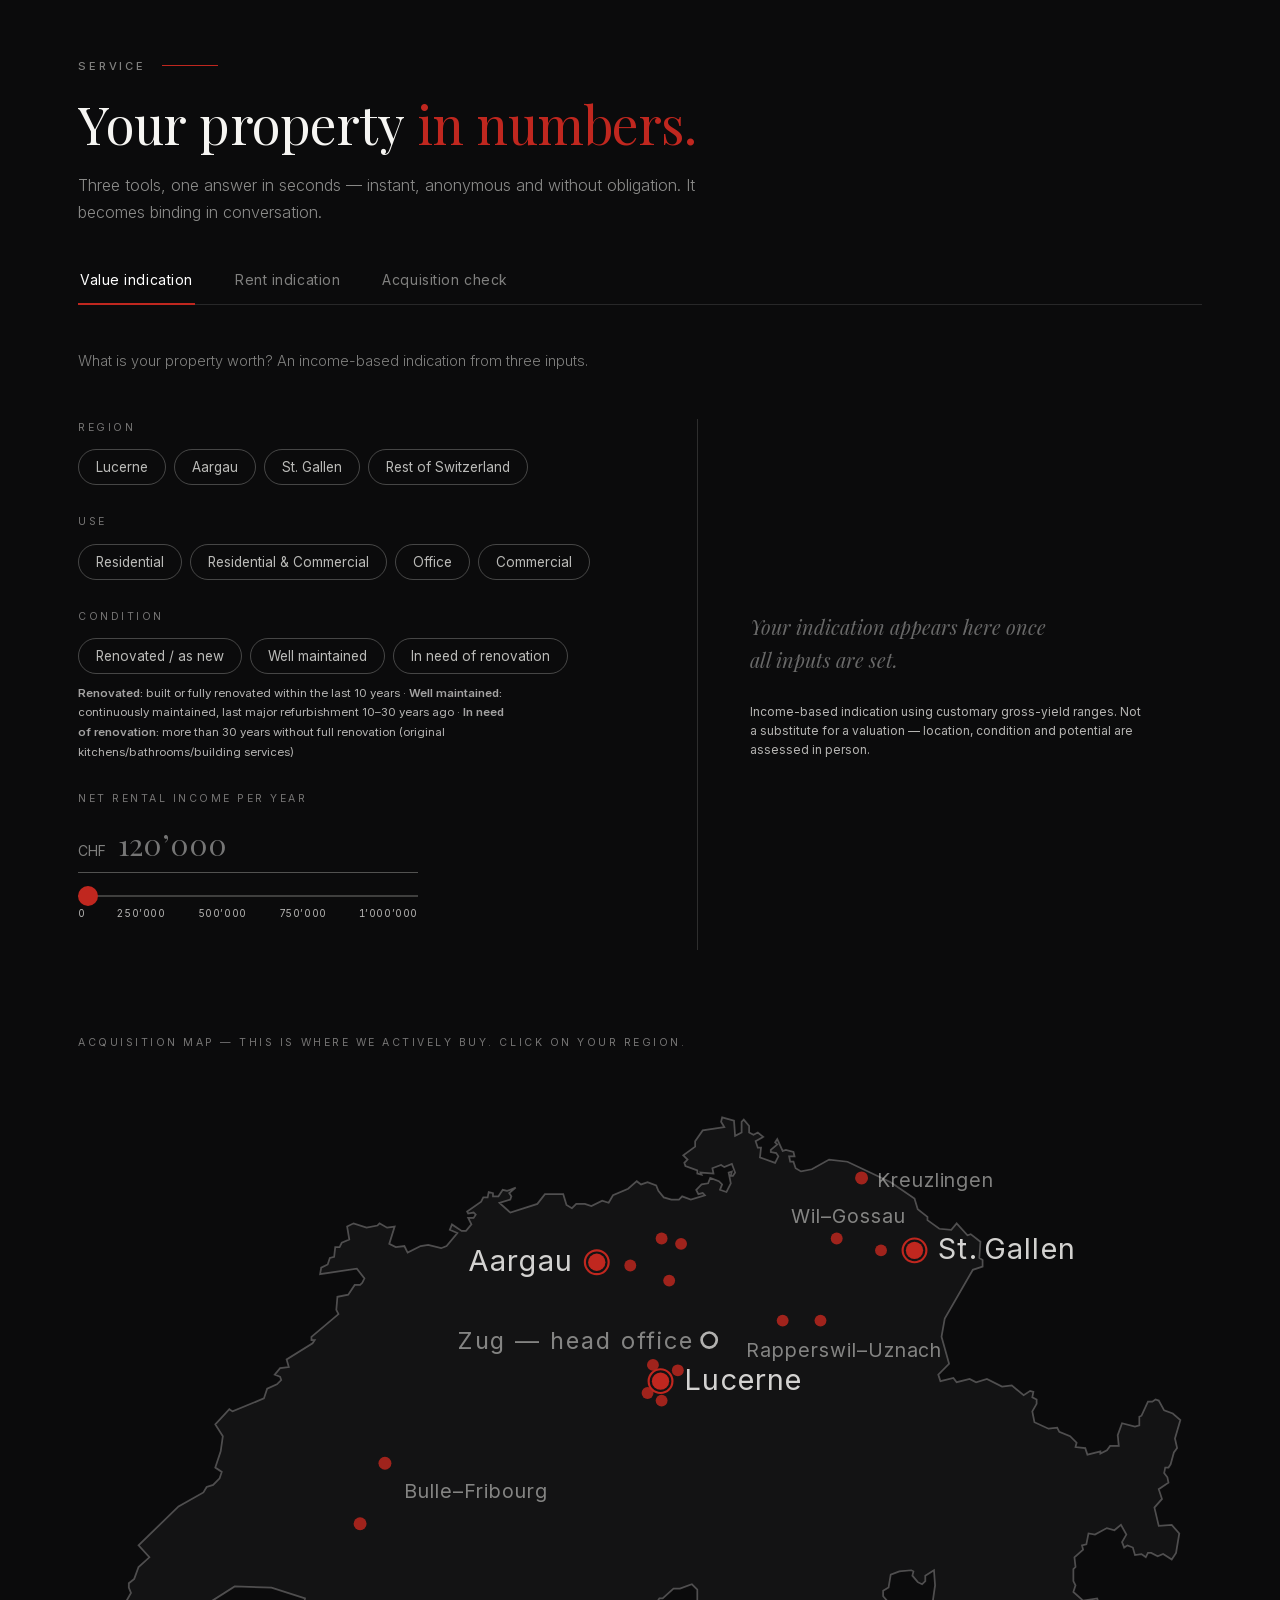
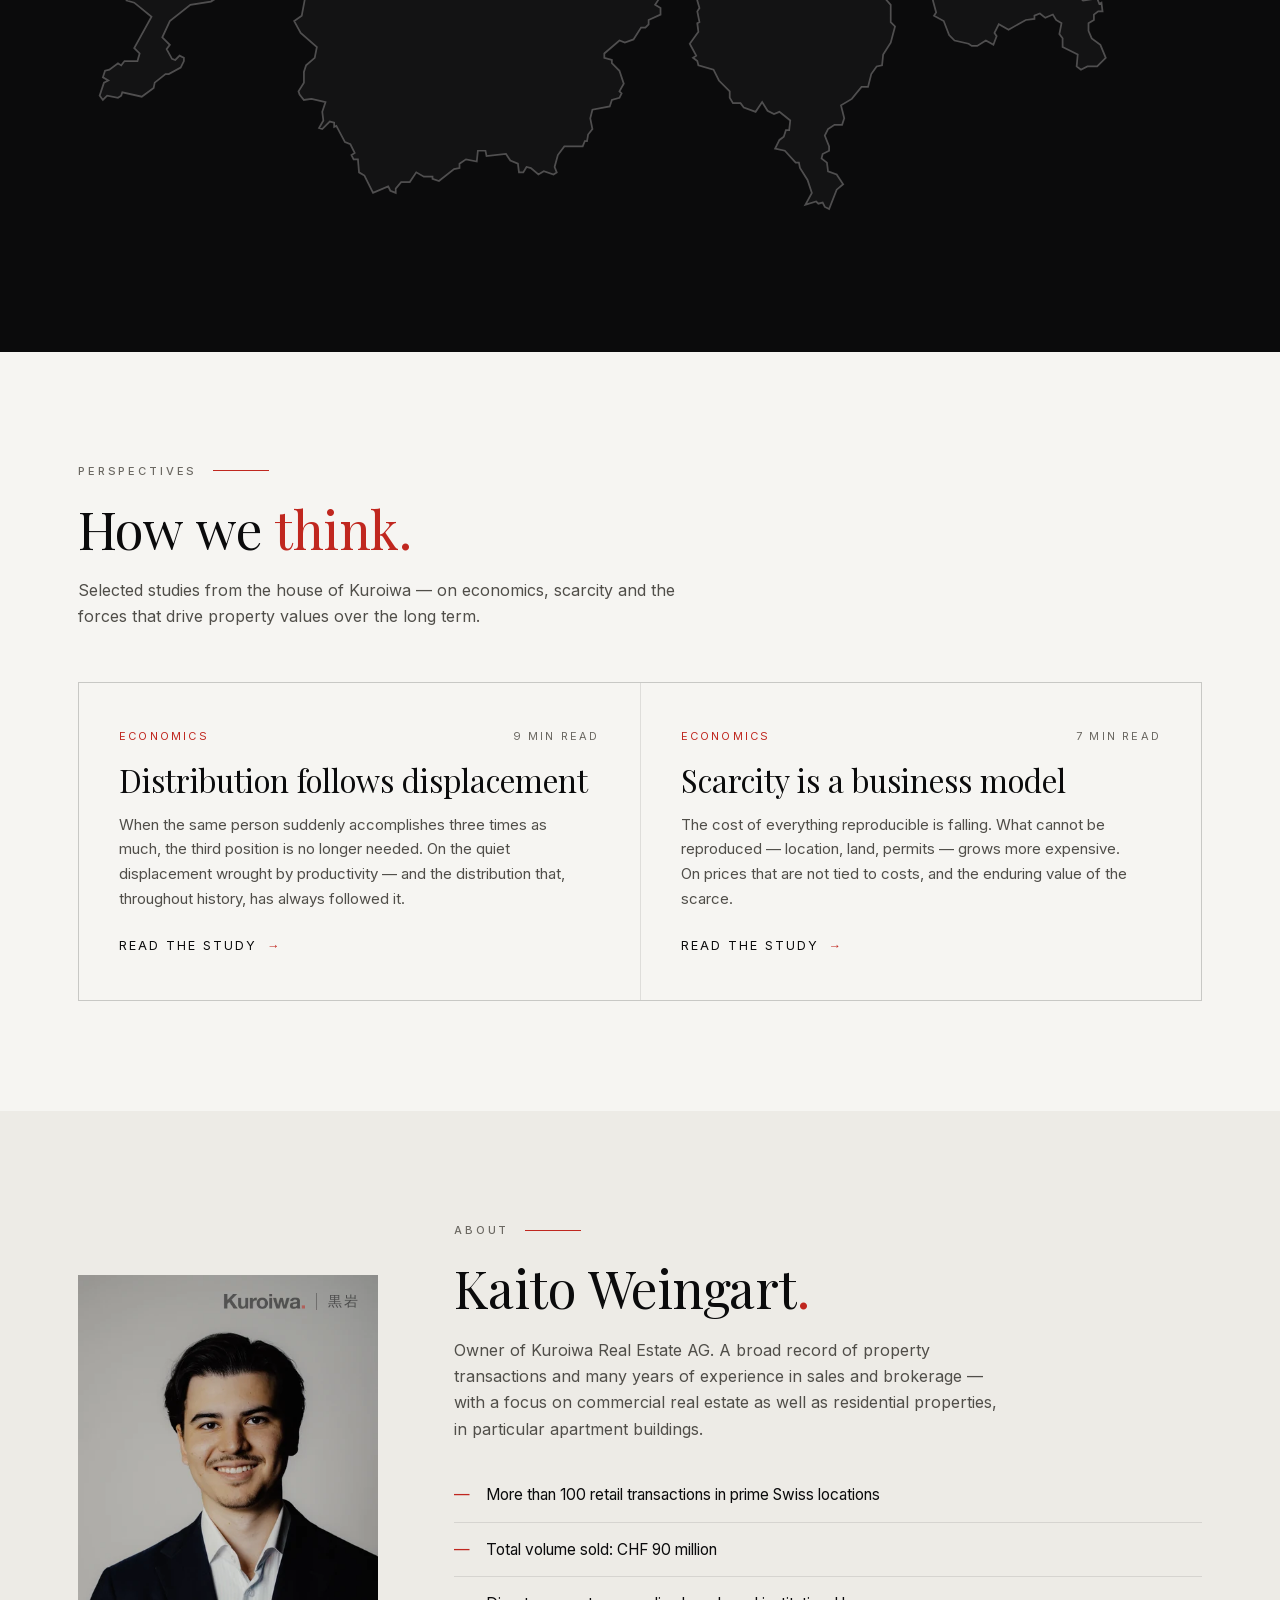
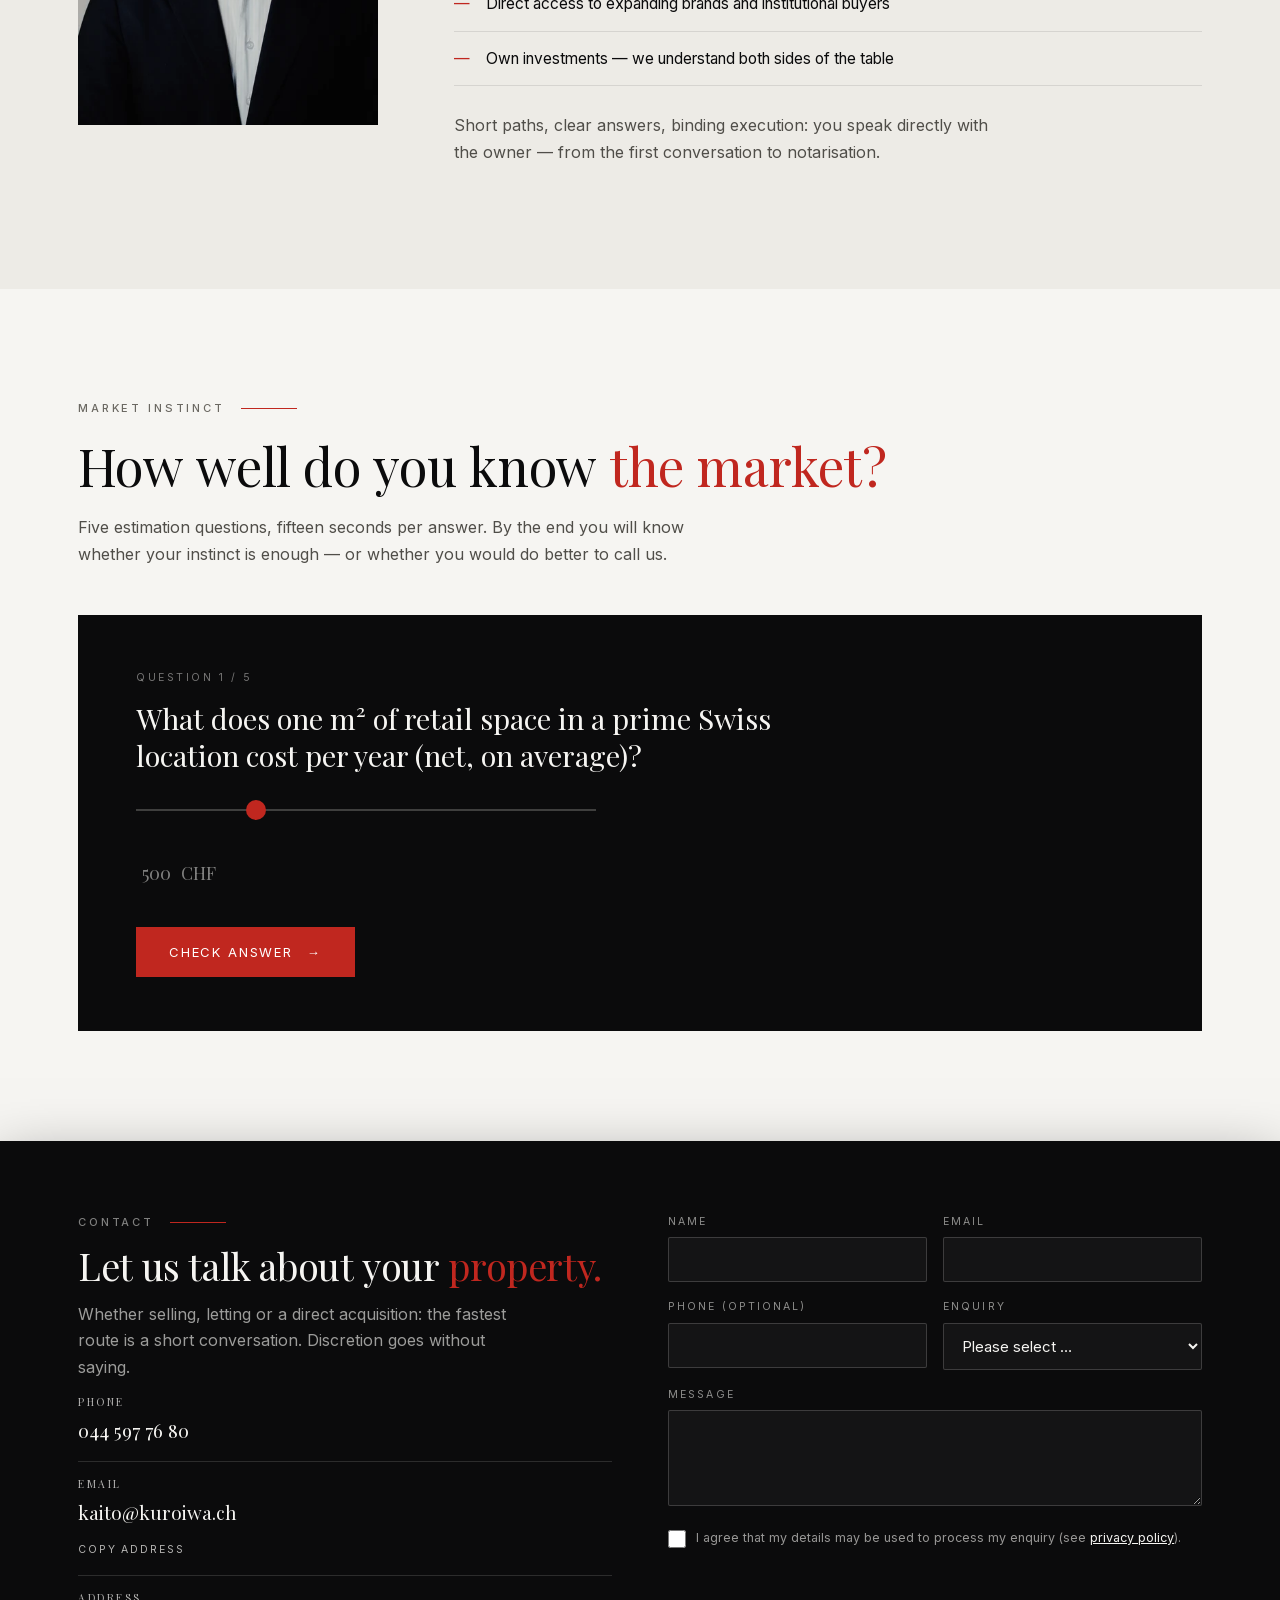
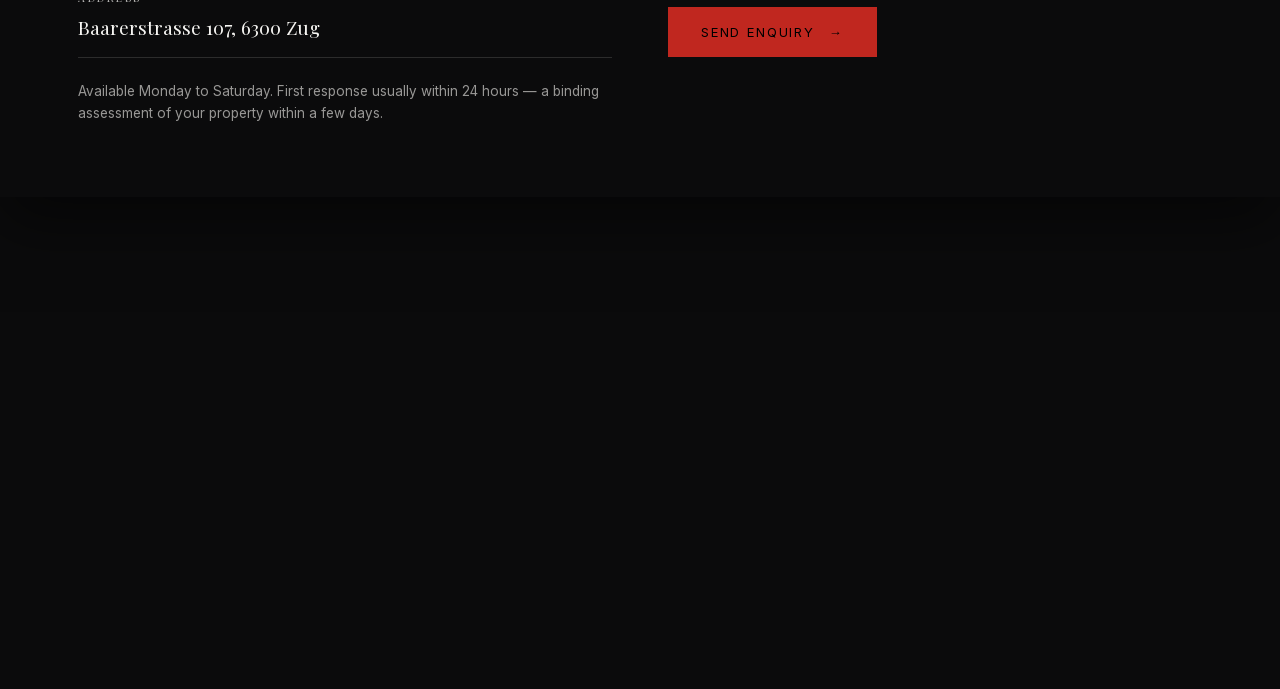
==== commit e0069857: "Portraitspalte auf 300px, Bildhoehe wie zuvor" ====
--- a/en/index.html
+++ b/en/index.html
@@ -560,8 +560,8 @@
     <div class="ueber-grid">
       <div class="portrait mit-bild">
         <picture>
-          <source type="image/webp" srcset="../assets/brand/kaito-440.webp 440w, ../assets/brand/kaito-880.webp 880w" sizes="(max-width: 900px) 100vw, 360px">
-          <img src="../assets/brand/kaito-440.jpg" srcset="../assets/brand/kaito-440.jpg 440w, ../assets/brand/kaito-880.jpg 880w" sizes="(max-width: 900px) 100vw, 360px" width="440" height="660" loading="lazy" decoding="async" alt="Kaito Weingart, owner of Kuroiwa Real Estate AG">
+          <source type="image/webp" srcset="../assets/brand/kaito-440.webp 440w, ../assets/brand/kaito-880.webp 880w" sizes="(max-width: 900px) 100vw, 300px">
+          <img src="../assets/brand/kaito-440.jpg" srcset="../assets/brand/kaito-440.jpg 440w, ../assets/brand/kaito-880.jpg 880w" sizes="(max-width: 900px) 100vw, 300px" width="440" height="660" loading="lazy" decoding="async" alt="Kaito Weingart, owner of Kuroiwa Real Estate AG">
         </picture>
         <span class="bild-marke" aria-hidden="true">
           <img src="../assets/brand/kuroiwa-wort-ink.png" alt="" width="520" height="97">
--- a/assets/site.css
+++ b/assets/site.css
@@ -177,7 +177,7 @@
   .studie:hover .mehr::after { transform: translateX(6px); }
 
   /* ---------- Über ---------- */
-  .ueber-grid { display: grid; grid-template-columns: 360px 1fr; gap: 76px; align-items: center; }
+  .ueber-grid { display: grid; grid-template-columns: 300px 1fr; gap: 76px; align-items: center; }
   @media (max-width: 900px) { .ueber-grid { grid-template-columns: 1fr; } }
   .portrait { aspect-ratio: 2/3; background: linear-gradient(165deg, #1c1c1f, var(--ink)); display: flex; align-items: center; justify-content: center; position: relative; overflow: hidden; }
   .portrait::after { content: '黒岩'; position: absolute; top: 18px; right: 20px; font-family: var(--serif); color: rgba(246,245,242,.14); font-size: 21px; letter-spacing: .2em; }
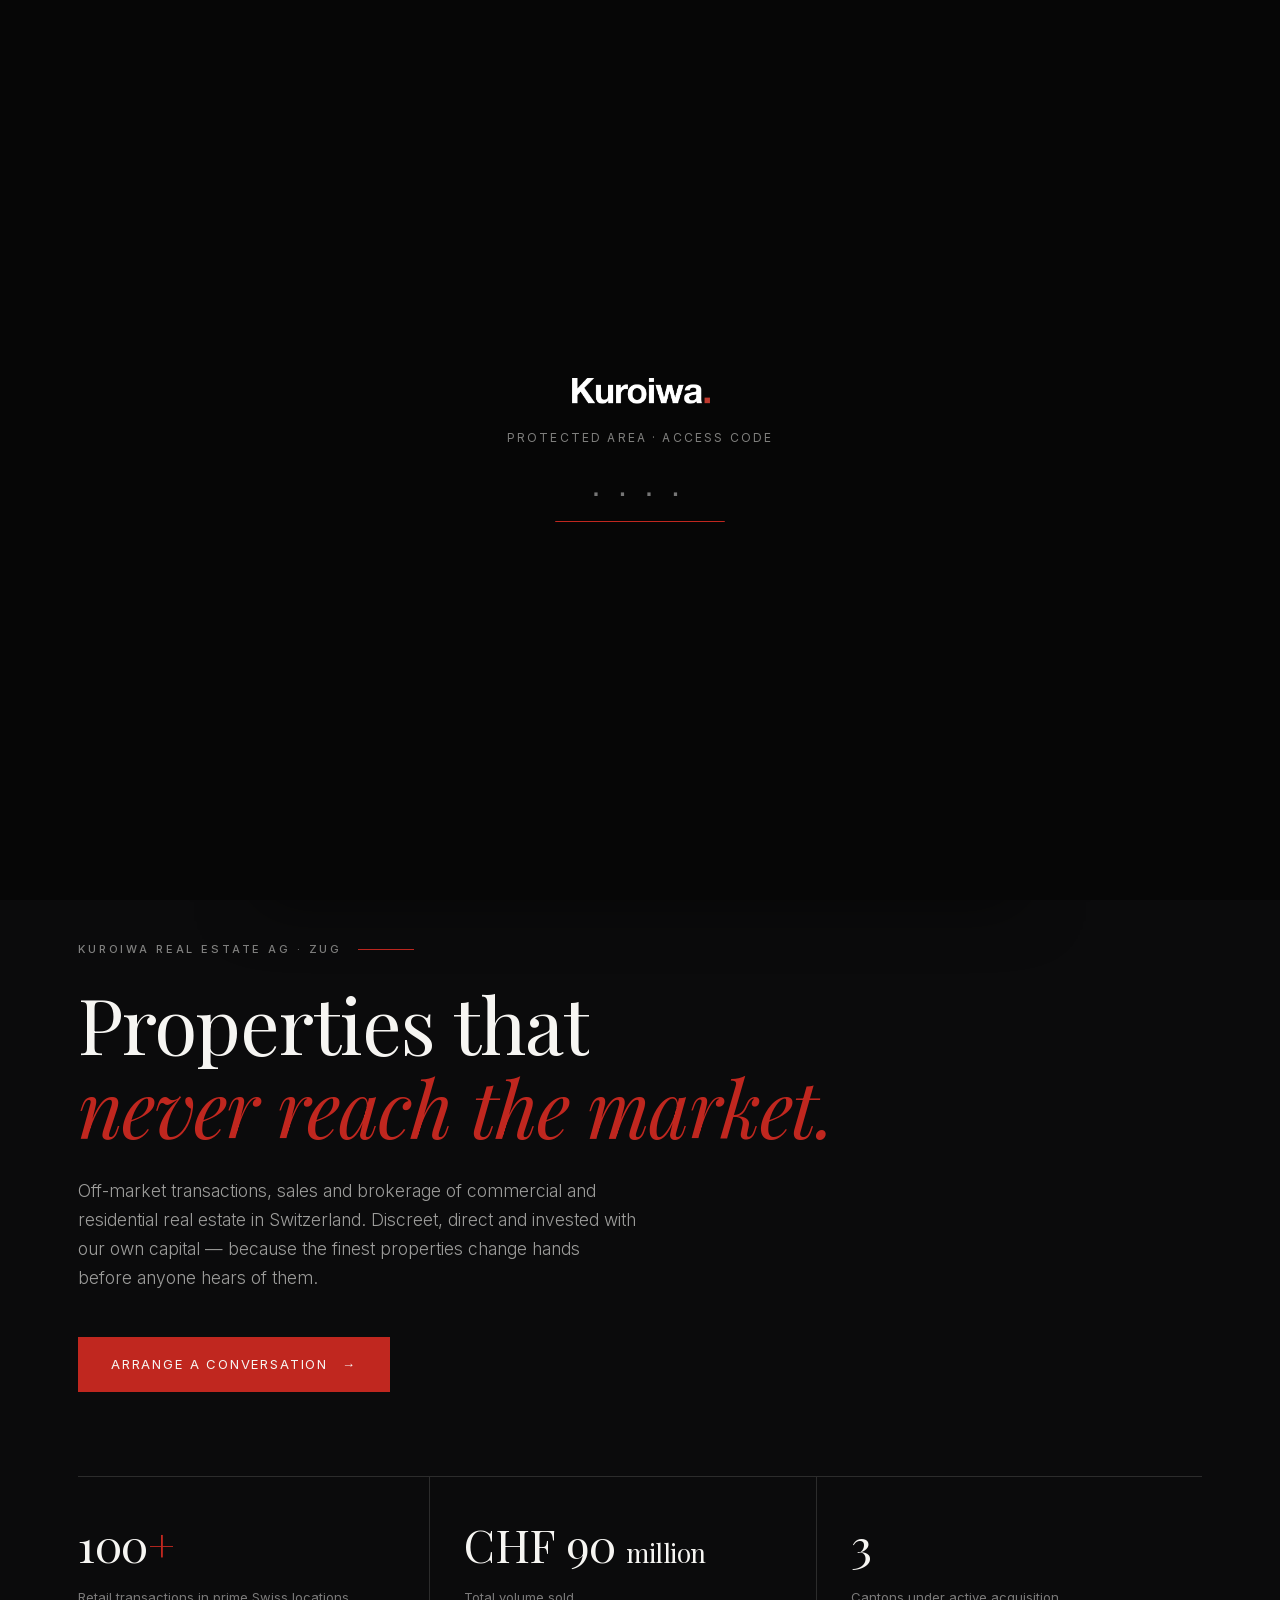
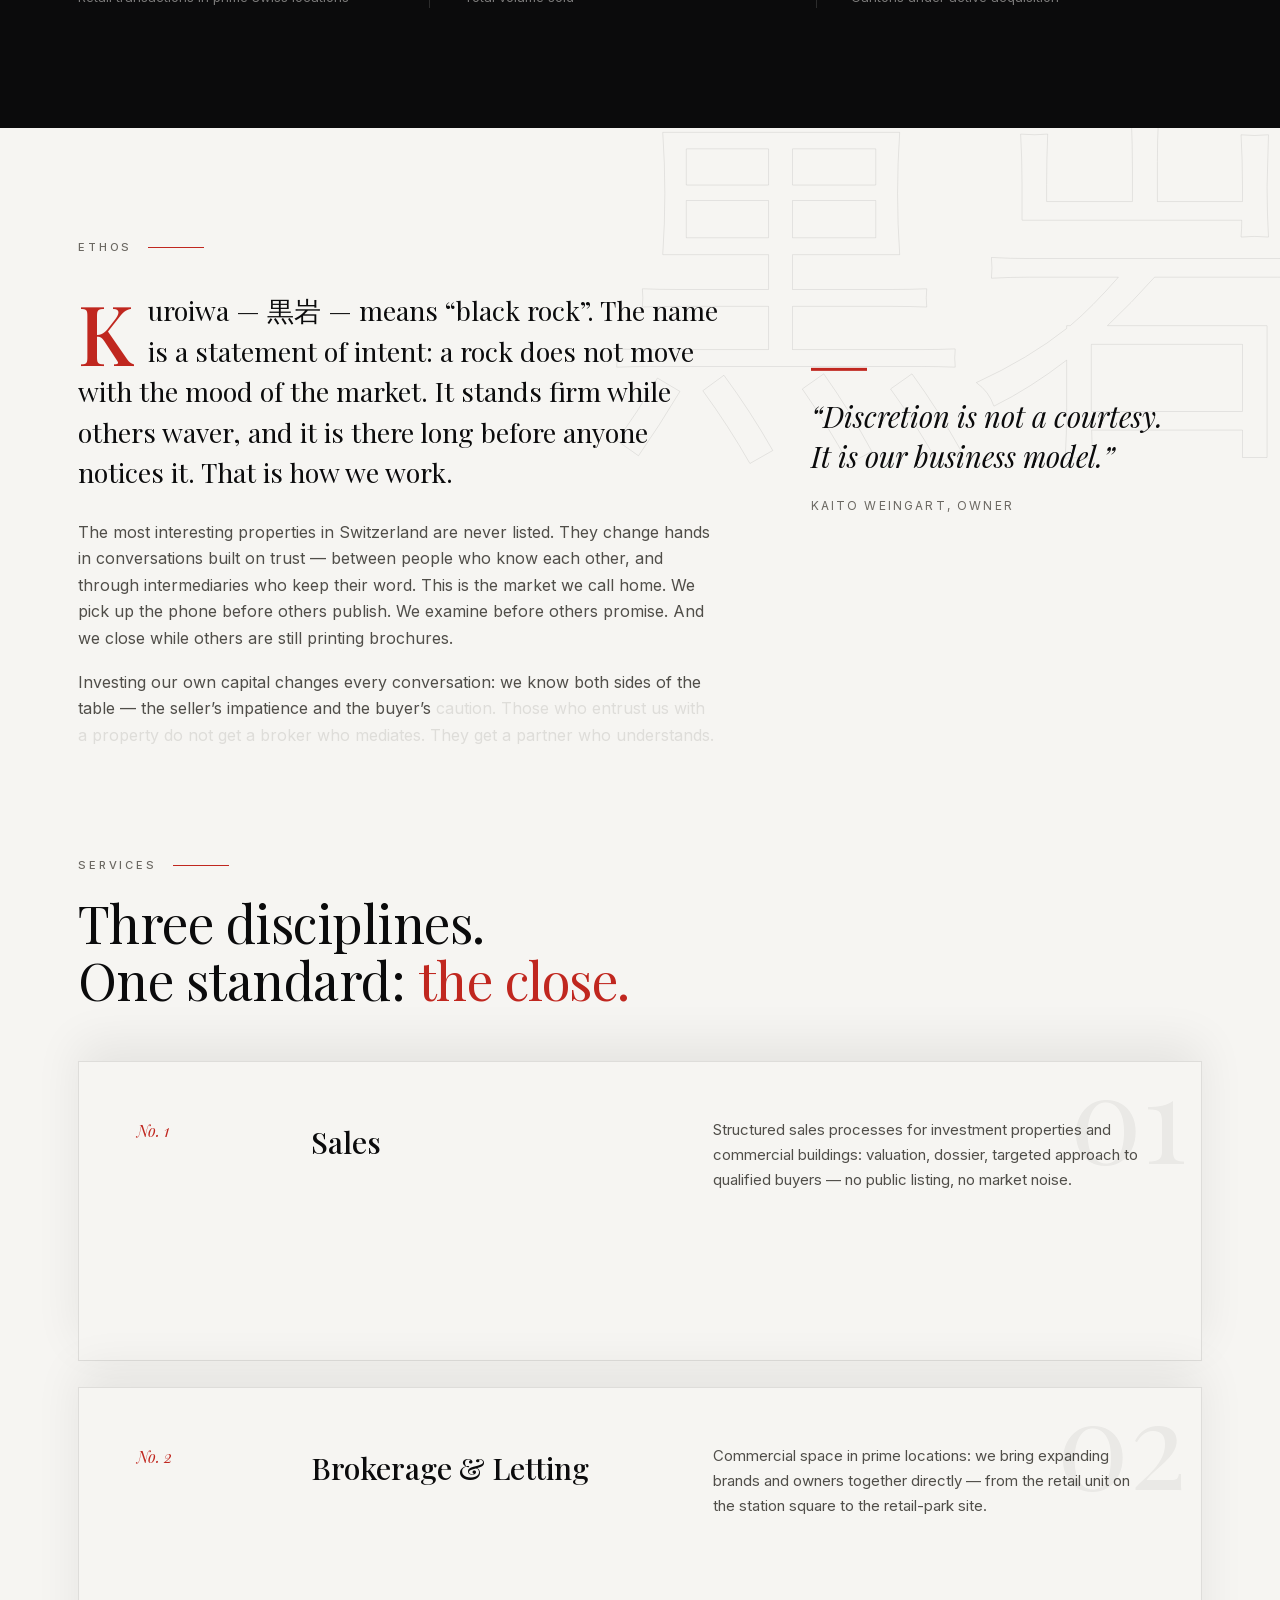
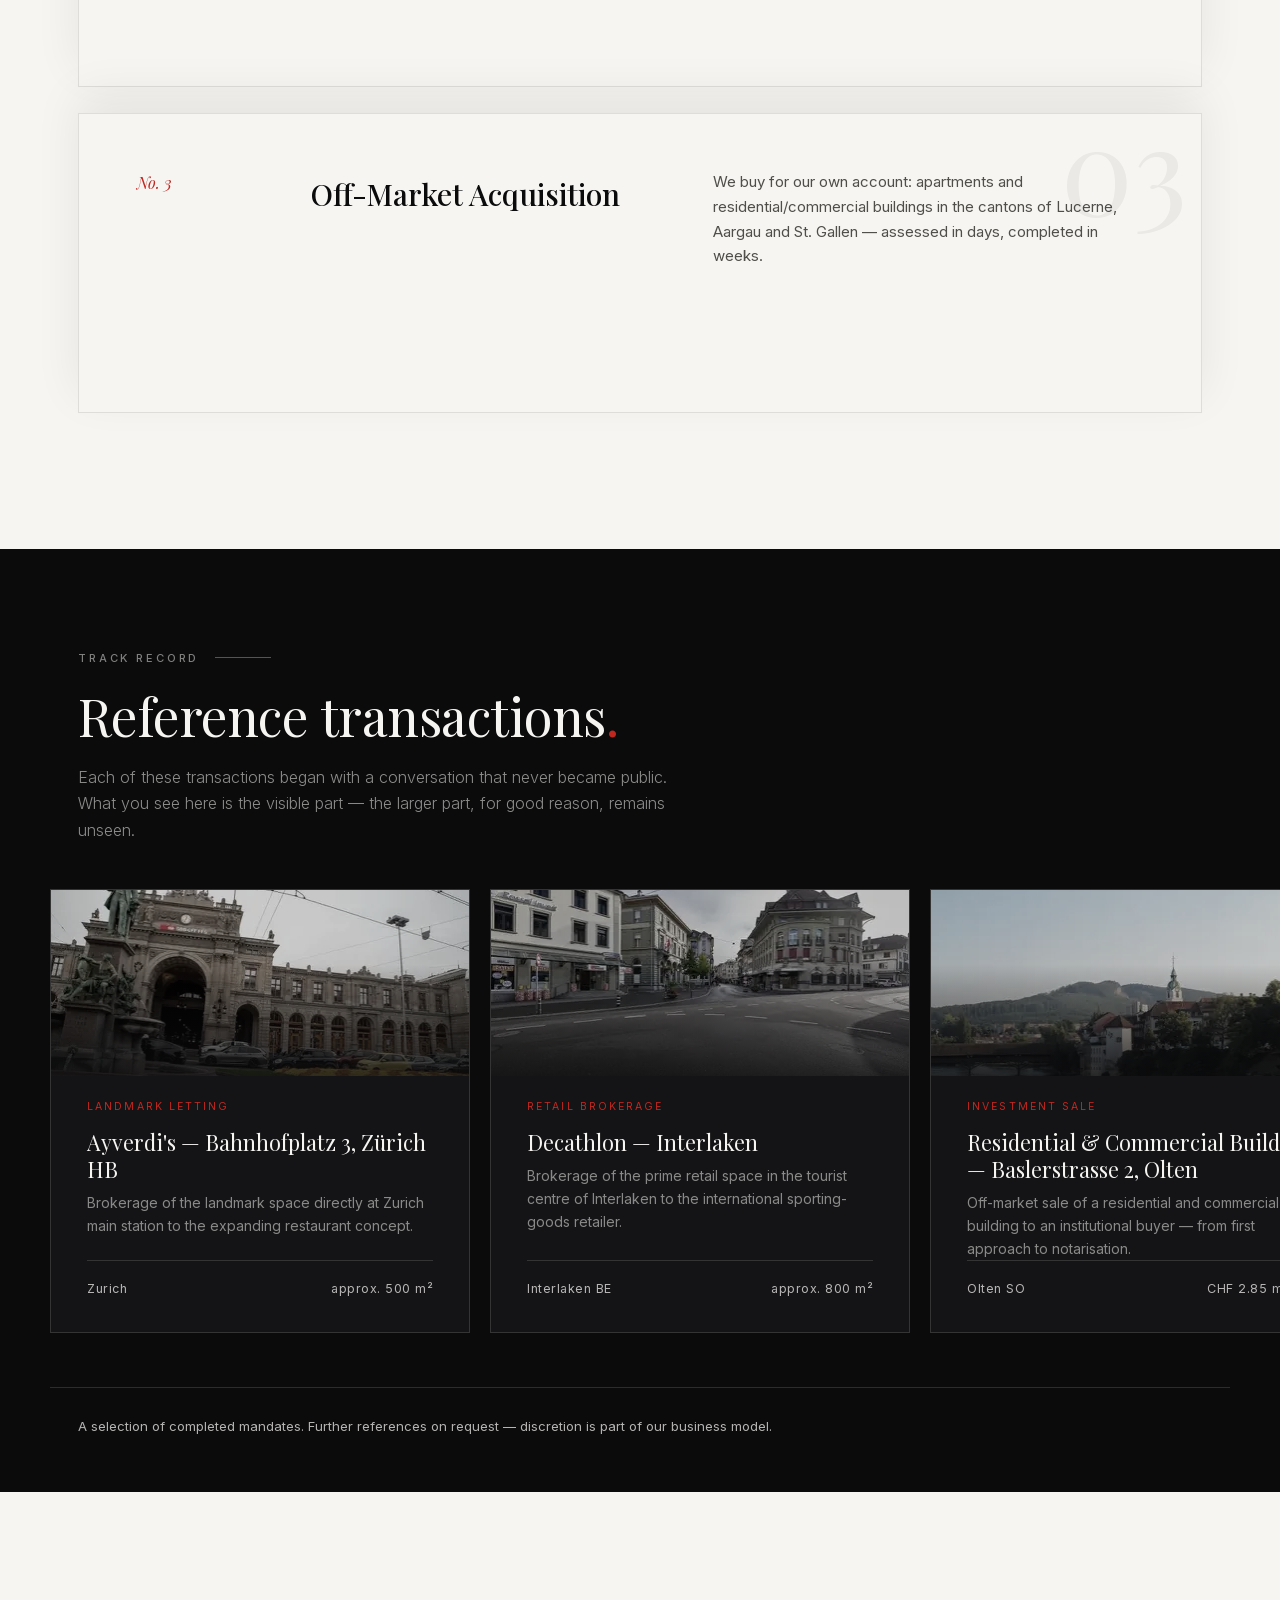
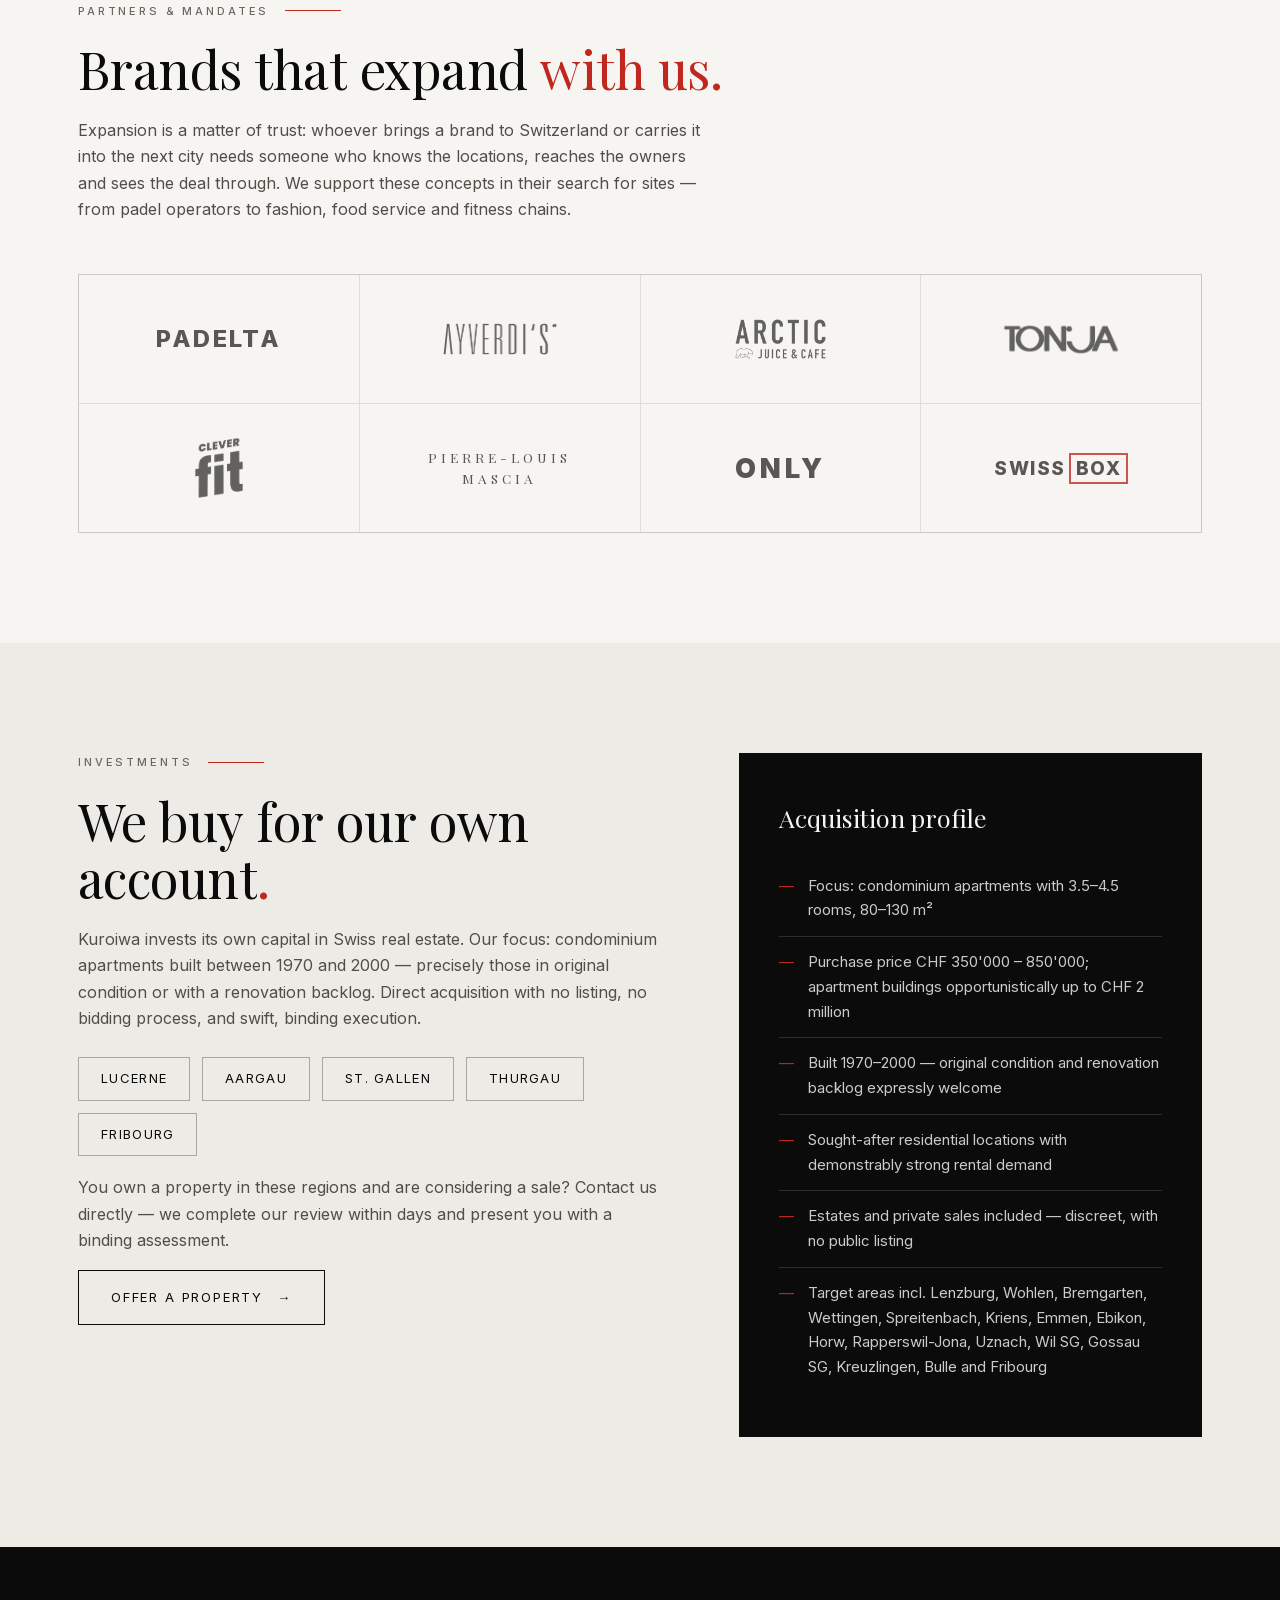
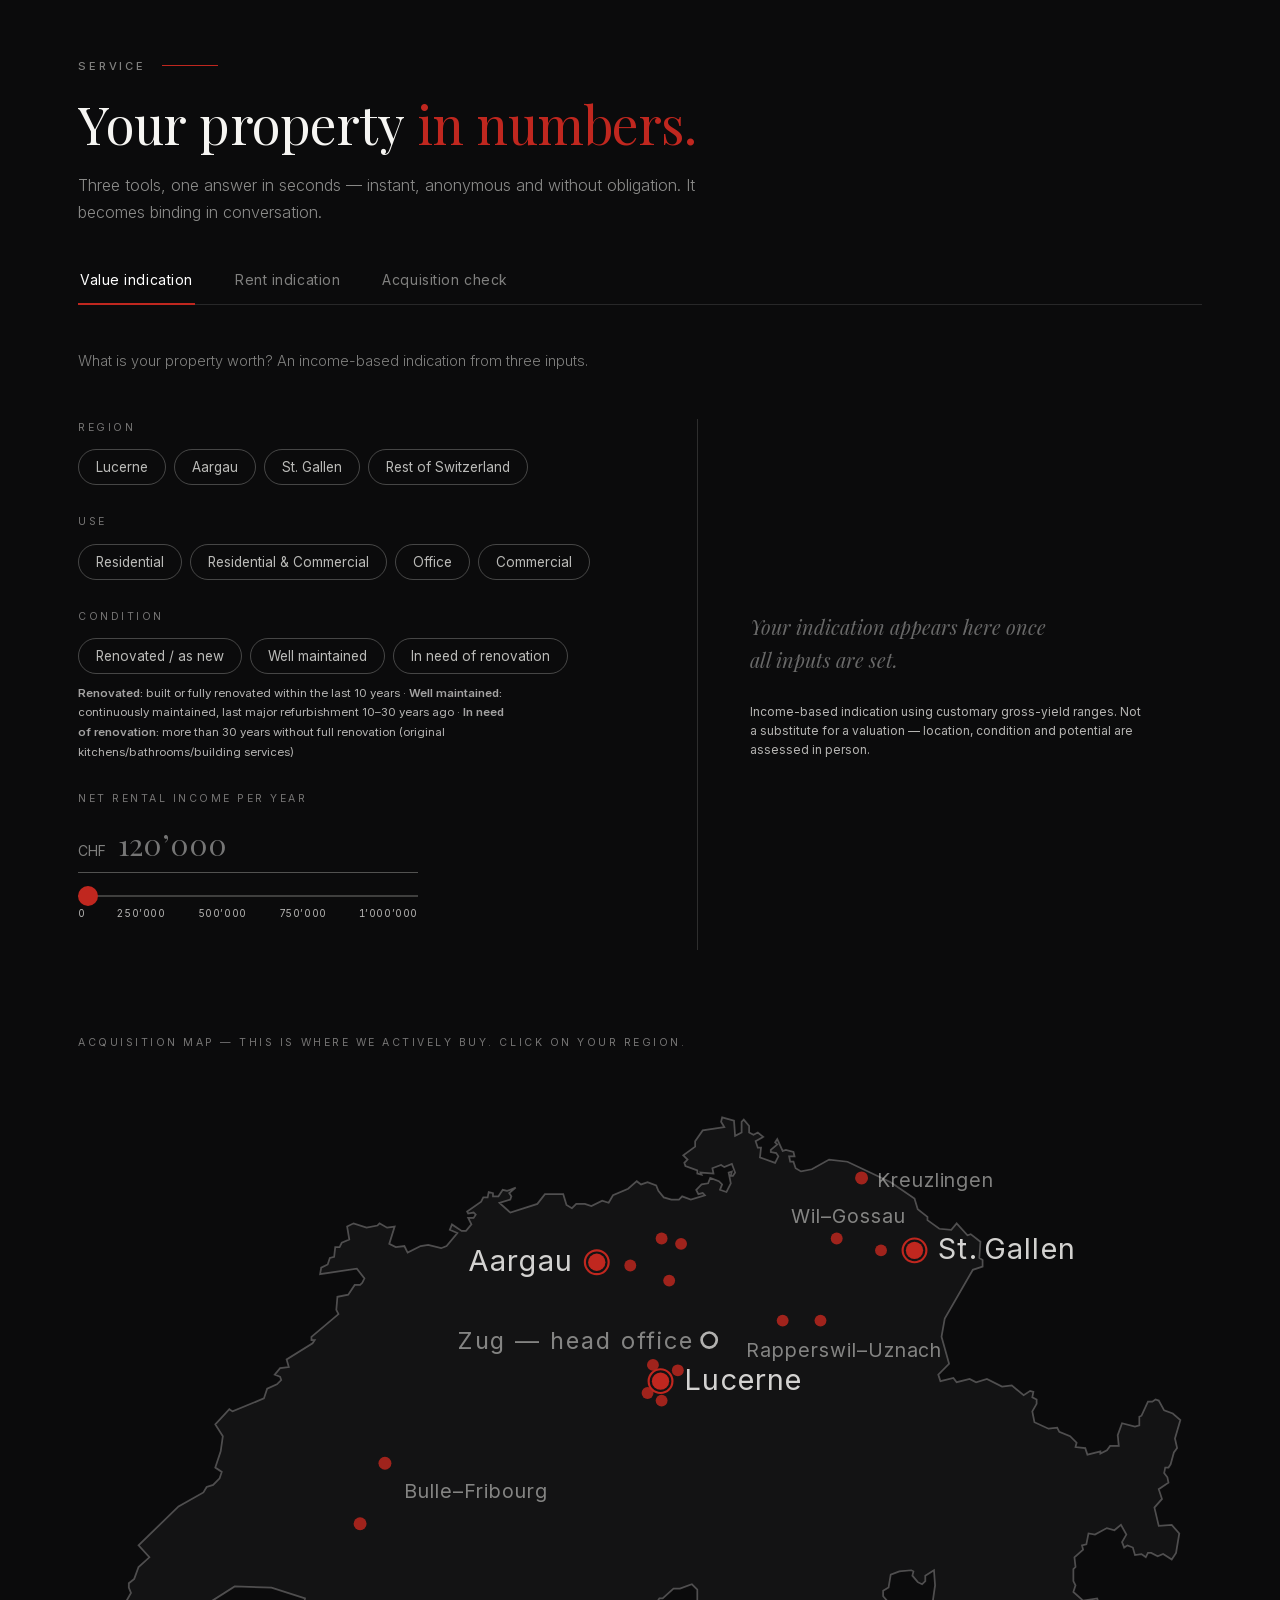
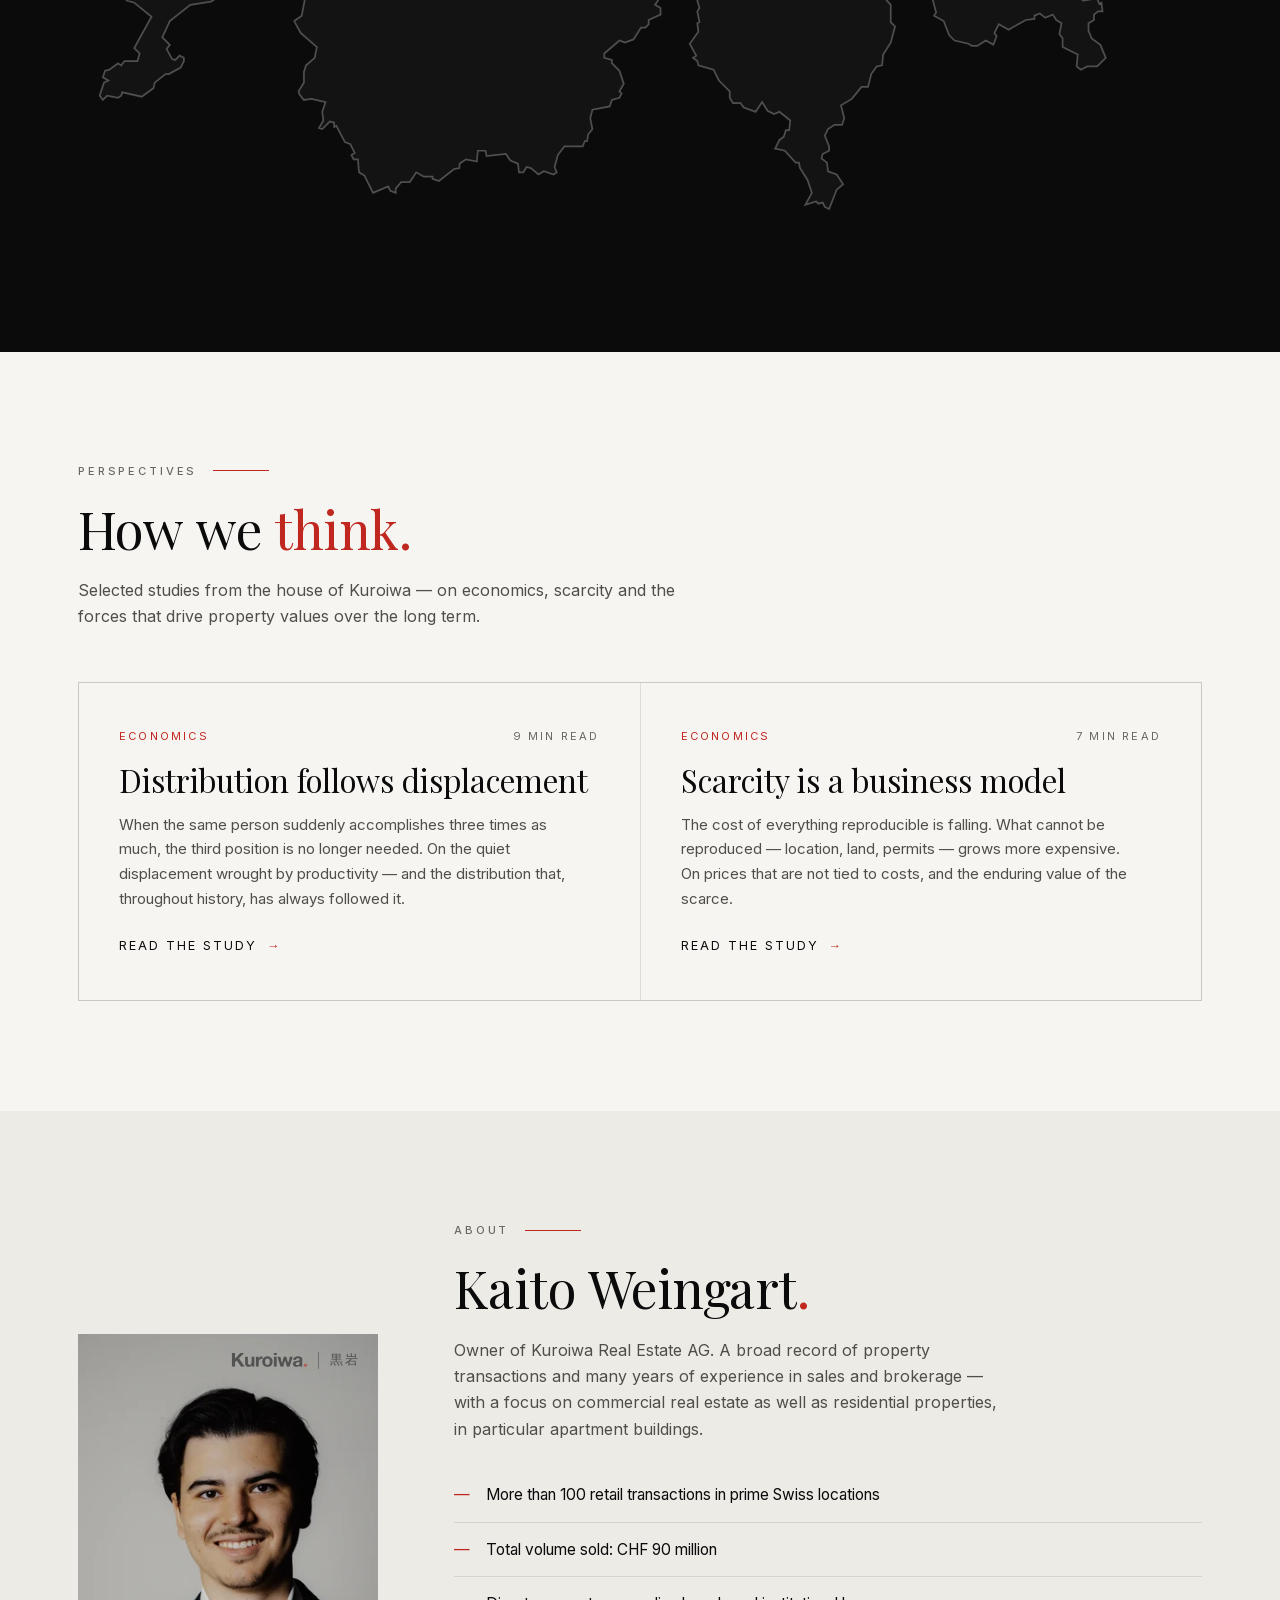
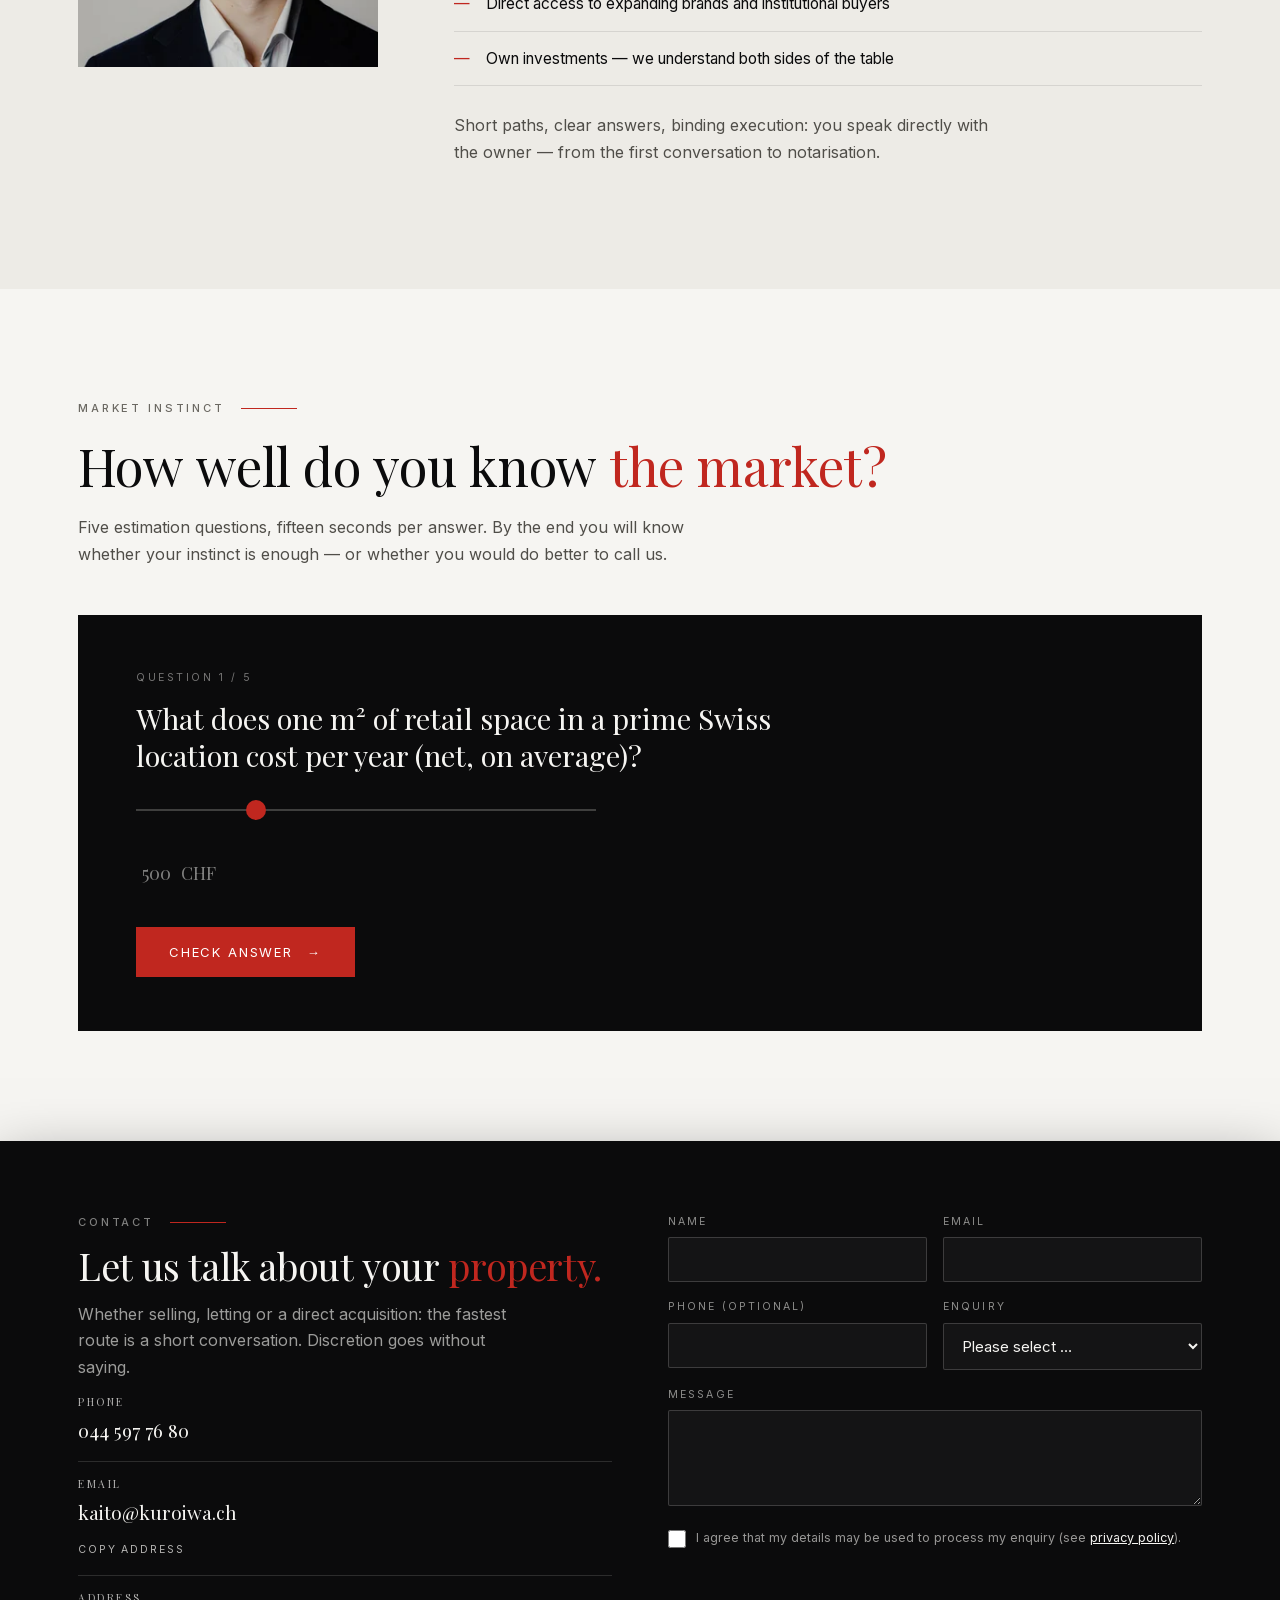
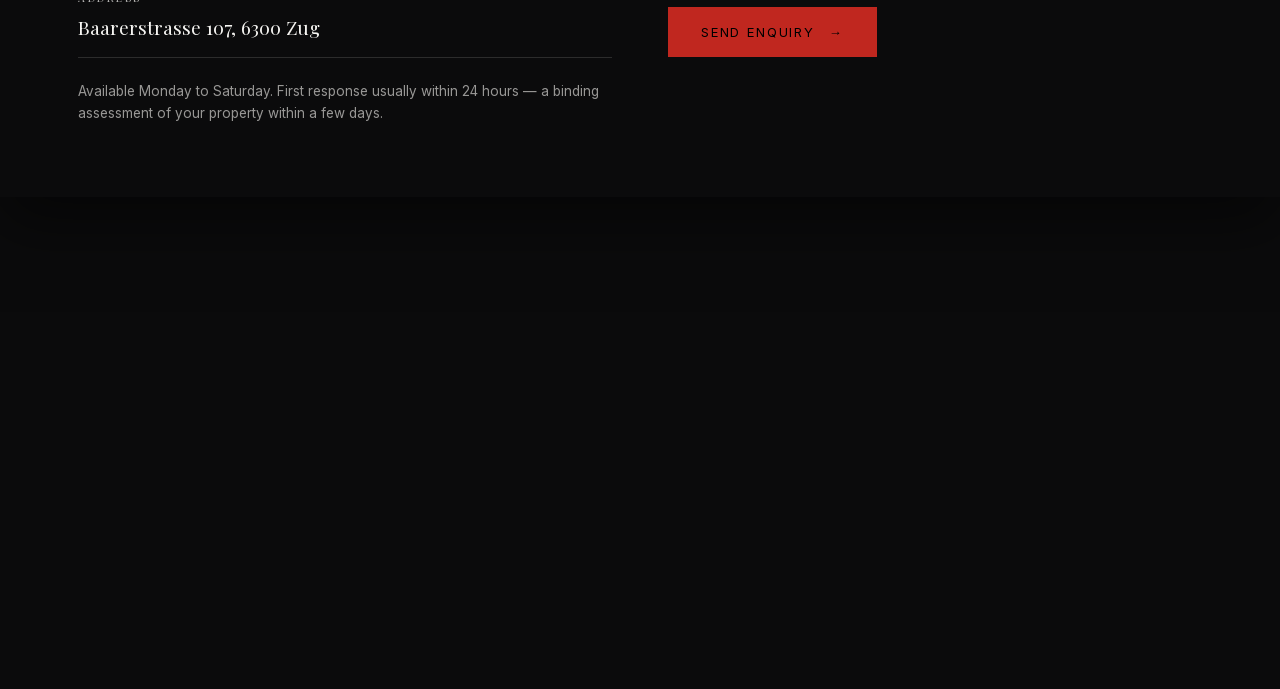
==== commit cc36d6a1: "Portrait auf 9:10 enger ans Motiv, kompaktere Bildflaeche" ====
--- a/en/index.html
+++ b/en/index.html
@@ -560,8 +560,8 @@
     <div class="ueber-grid">
       <div class="portrait mit-bild">
         <picture>
-          <source type="image/webp" srcset="../assets/brand/kaito-440.webp 440w, ../assets/brand/kaito-880.webp 880w" sizes="(max-width: 900px) 100vw, 300px">
-          <img src="../assets/brand/kaito-440.jpg" srcset="../assets/brand/kaito-440.jpg 440w, ../assets/brand/kaito-880.jpg 880w" sizes="(max-width: 900px) 100vw, 300px" width="440" height="660" loading="lazy" decoding="async" alt="Kaito Weingart, owner of Kuroiwa Real Estate AG">
+          <source type="image/webp" srcset="../assets/brand/kaito-324.webp 324w, ../assets/brand/kaito-648.webp 648w" sizes="(max-width: 900px) 100vw, 300px">
+          <img src="../assets/brand/kaito-324.jpg" srcset="../assets/brand/kaito-324.jpg 324w, ../assets/brand/kaito-648.jpg 648w" sizes="(max-width: 900px) 100vw, 300px" width="324" height="360" loading="lazy" decoding="async" alt="Kaito Weingart, owner of Kuroiwa Real Estate AG">
         </picture>
         <span class="bild-marke" aria-hidden="true">
           <img src="../assets/brand/kuroiwa-wort-ink.png" alt="" width="520" height="97">
--- a/assets/site.css
+++ b/assets/site.css
@@ -179,15 +179,15 @@
   /* ---------- Über ---------- */
   .ueber-grid { display: grid; grid-template-columns: 300px 1fr; gap: 76px; align-items: center; }
   @media (max-width: 900px) { .ueber-grid { grid-template-columns: 1fr; } }
-  .portrait { aspect-ratio: 2/3; background: linear-gradient(165deg, #1c1c1f, var(--ink)); display: flex; align-items: center; justify-content: center; position: relative; overflow: hidden; }
+  .portrait { aspect-ratio: 9/10; background: linear-gradient(165deg, #1c1c1f, var(--ink)); display: flex; align-items: center; justify-content: center; position: relative; overflow: hidden; }
   .portrait::after { content: '黒岩'; position: absolute; top: 18px; right: 20px; font-family: var(--serif); color: rgba(246,245,242,.14); font-size: 21px; letter-spacing: .2em; }
   .portrait > picture, .portrait > picture img { position: absolute; inset: 0; width: 100%; height: 100%; display: block; object-fit: cover; }
   .portrait.mit-bild { background: var(--paper2); }
   .portrait.mit-bild::after { content: none; }
   .bild-marke { position: absolute; top: 18px; right: 18px; z-index: 2; display: flex; align-items: center; gap: 11px; }
-  .bild-marke img { width: 82px; height: auto; display: block; opacity: .52; }
+  .bild-marke img { width: 76px; height: auto; display: block; opacity: .52; }
   .bild-marke .strich { width: 1px; height: 17px; background: rgba(11,11,12,.3); }
-  .bild-marke .kanji { font-family: 'Hiragino Mincho ProN', 'Yu Mincho', Georgia, serif; font-size: 13.5px; letter-spacing: .16em; color: rgba(11,11,12,.55); line-height: 1; }
+  .bild-marke .kanji { font-family: 'Hiragino Mincho ProN', 'Yu Mincho', Georgia, serif; font-size: 12.5px; letter-spacing: .16em; color: rgba(11,11,12,.55); line-height: 1; }
   .ueber p { color: #504e49; margin-bottom: 14px; max-width: 560px; }
   .ueber .punkte { margin: 26px 0; }
   .ueber .punkte div { padding: 14px 0; border-bottom: 1px solid var(--hair); display: flex; gap: 16px; font-size: 15.5px; }
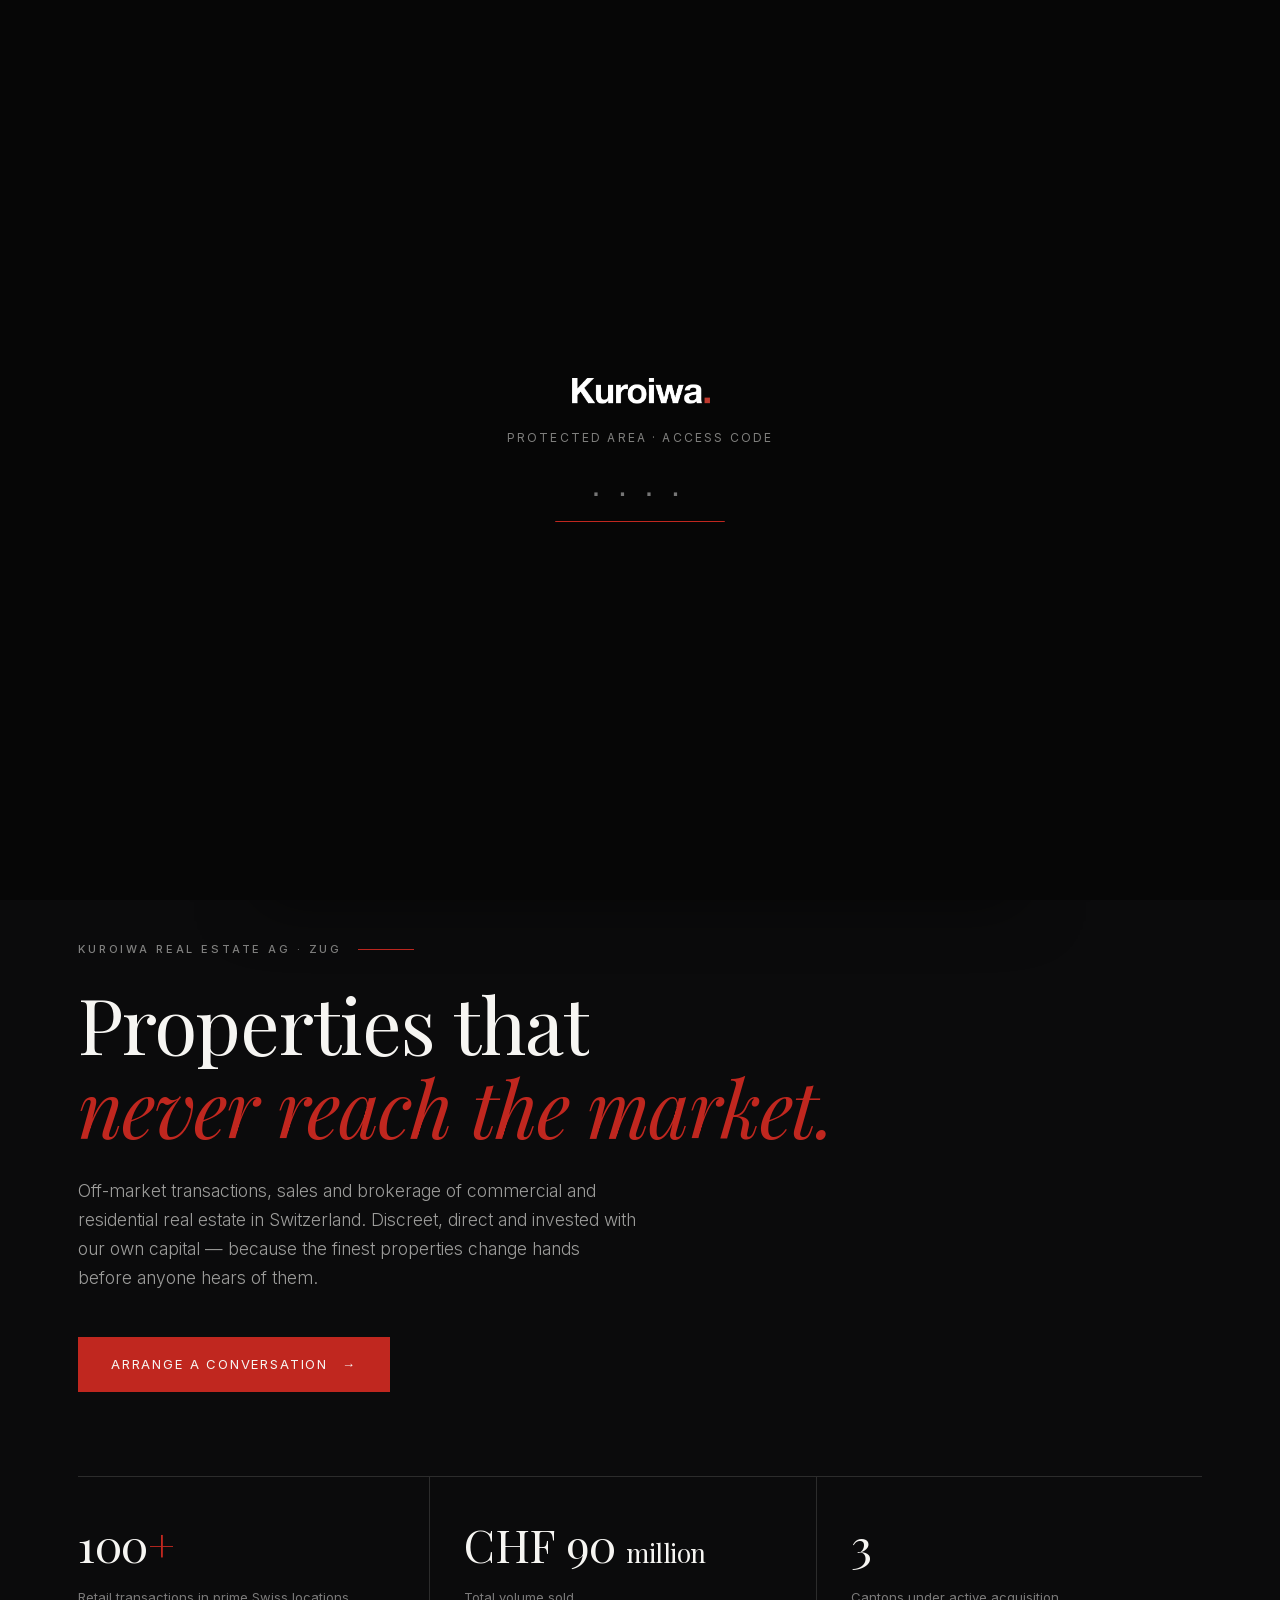
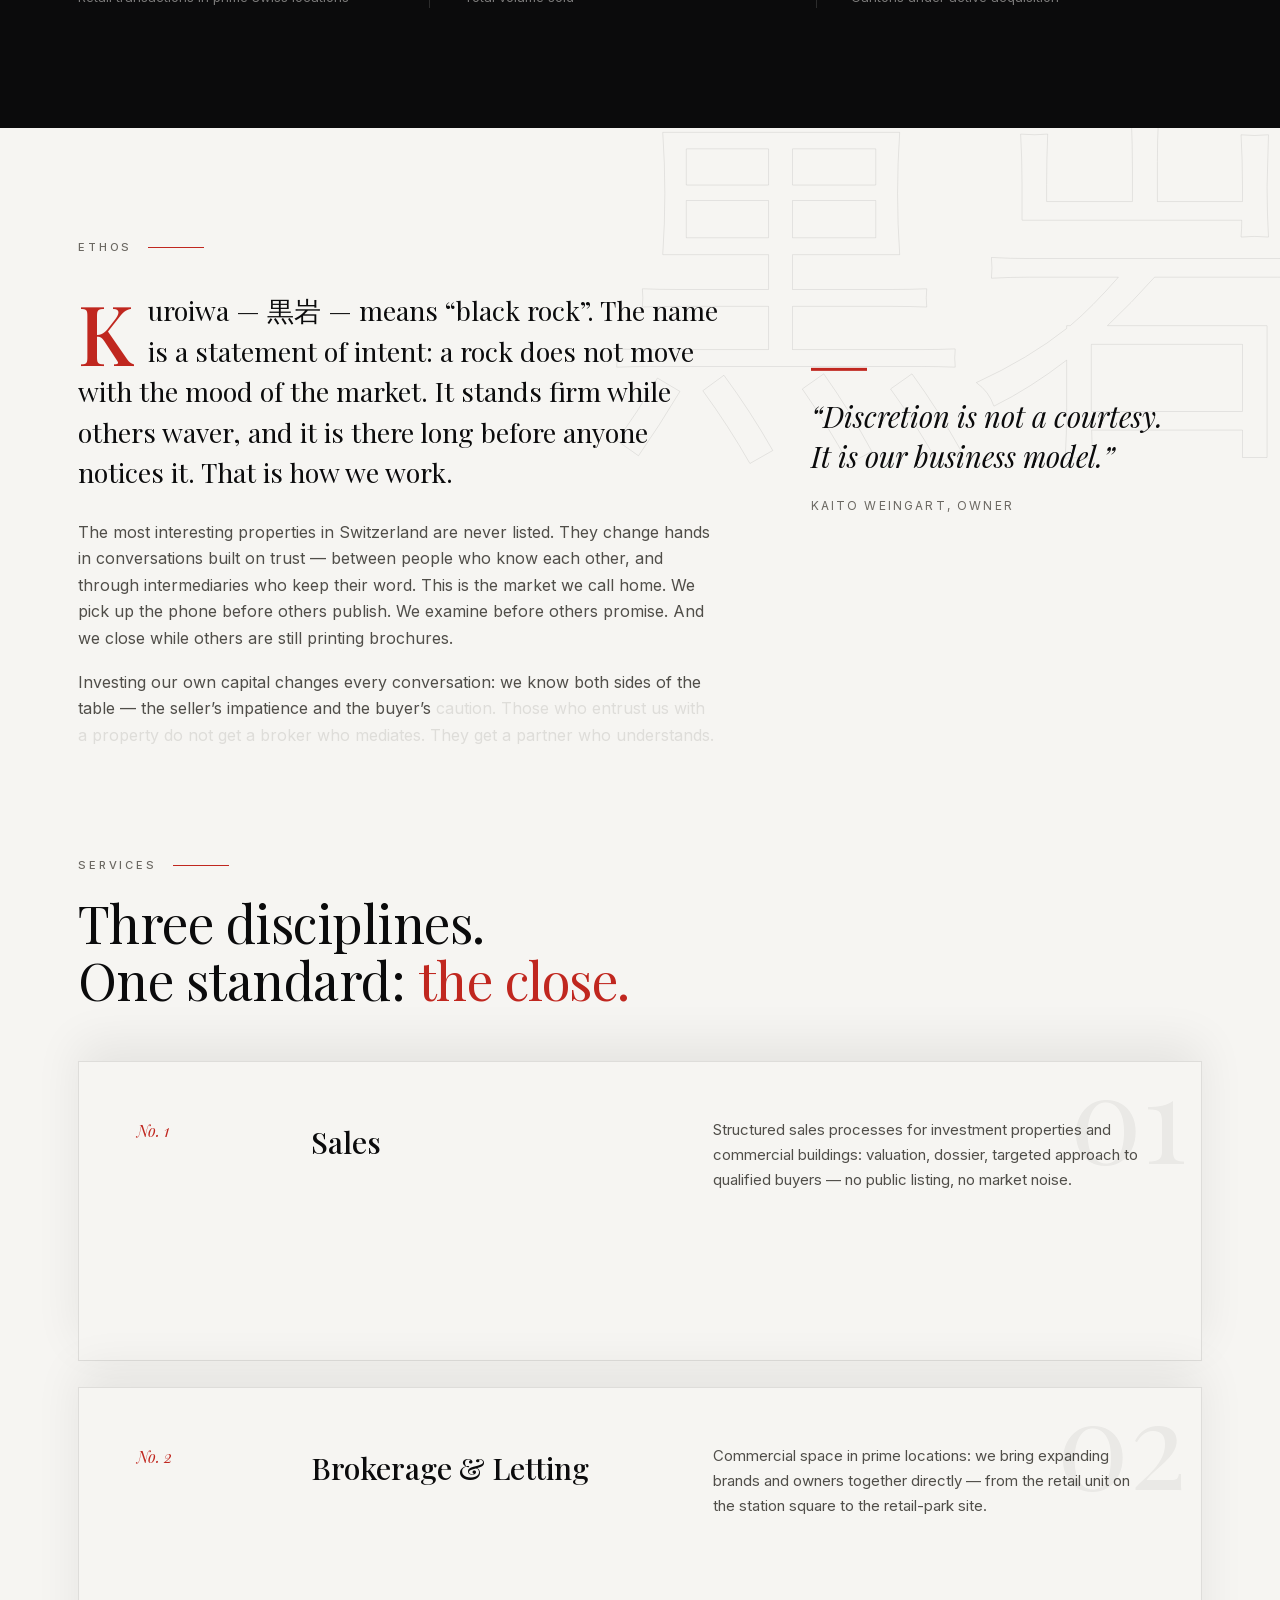
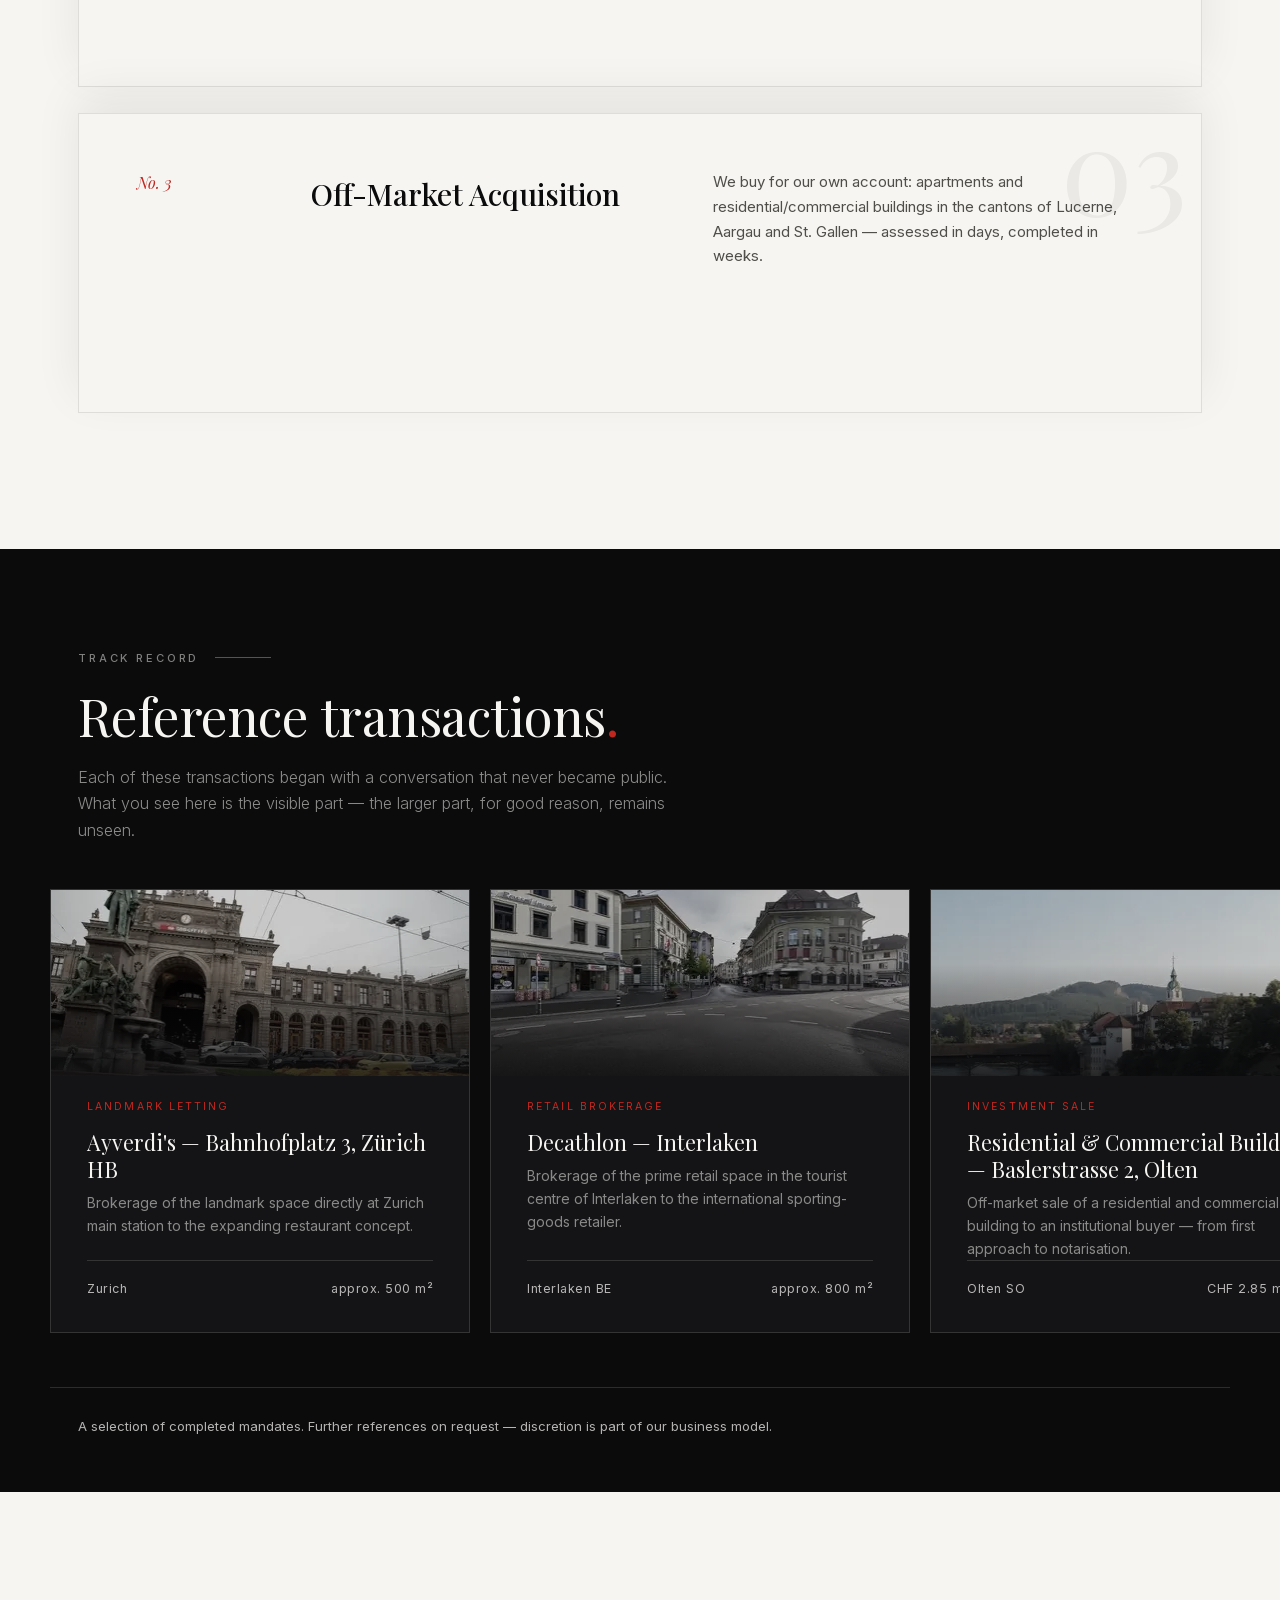
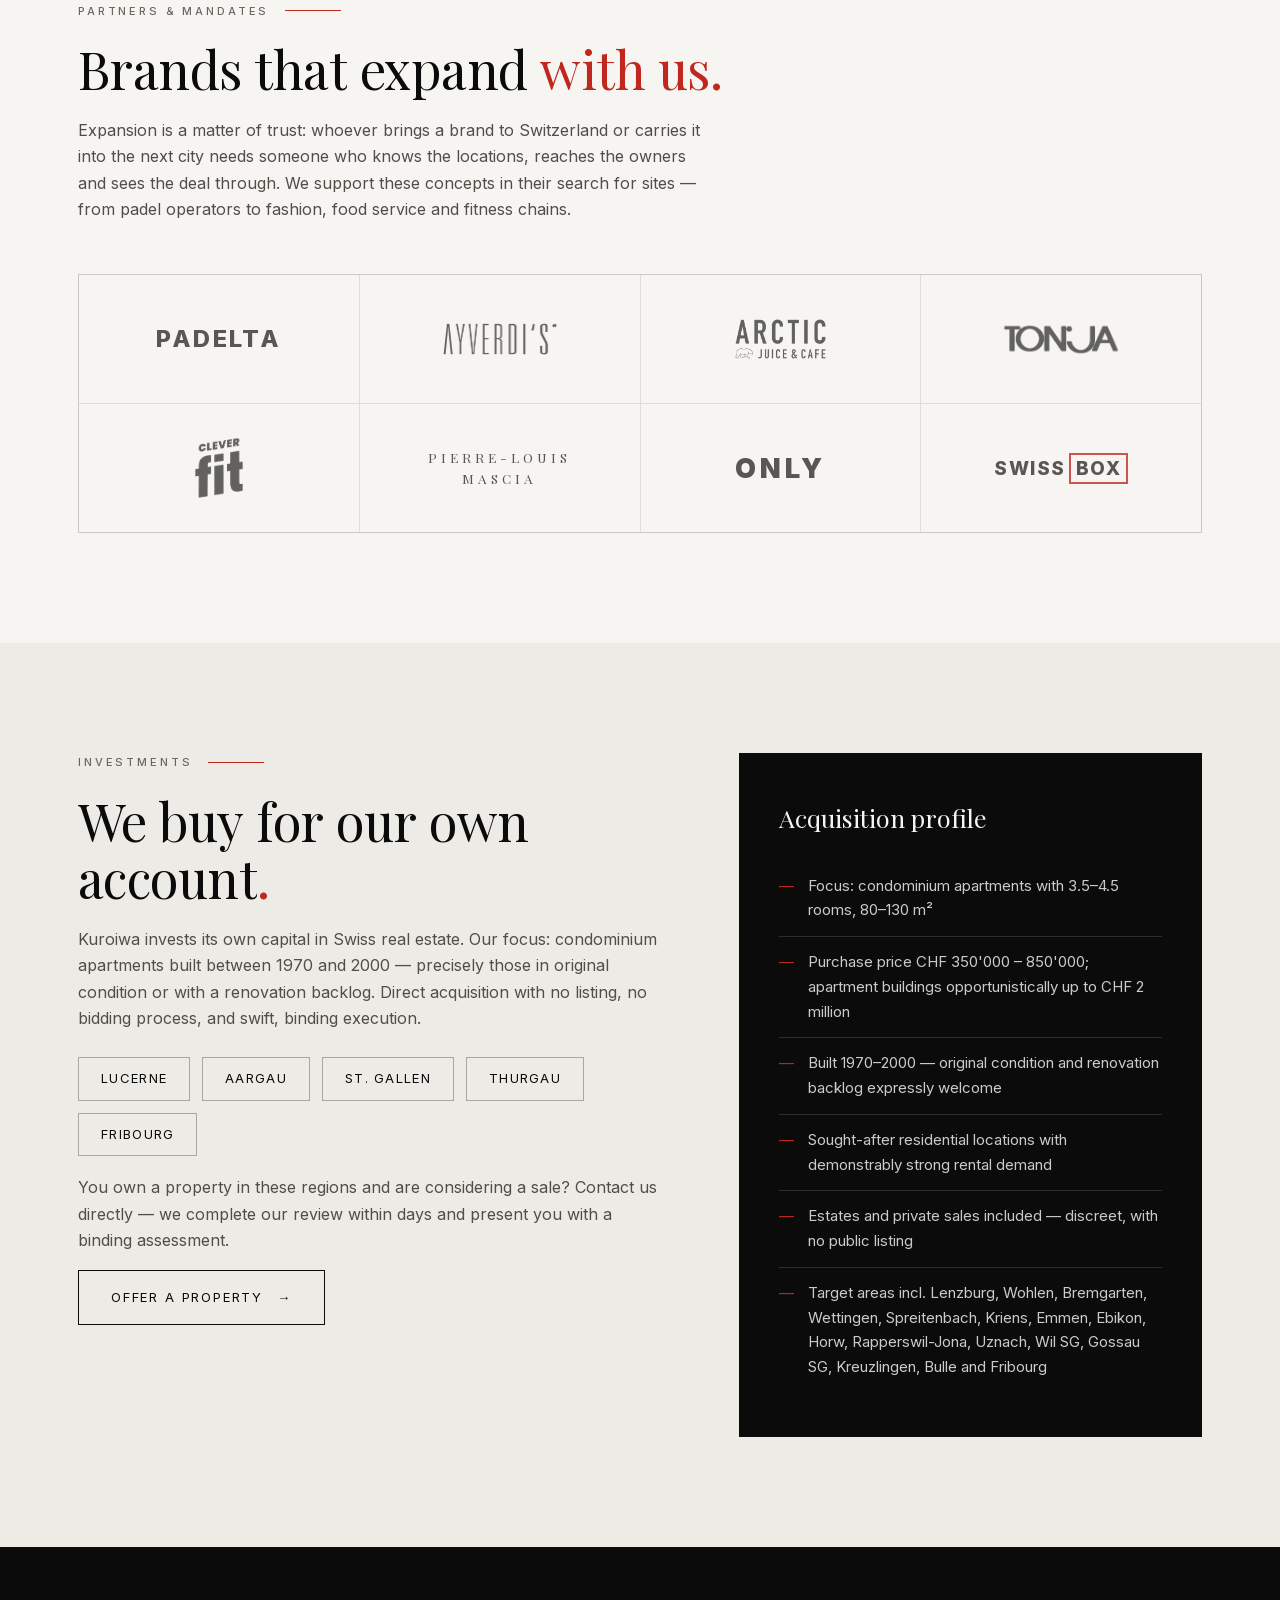
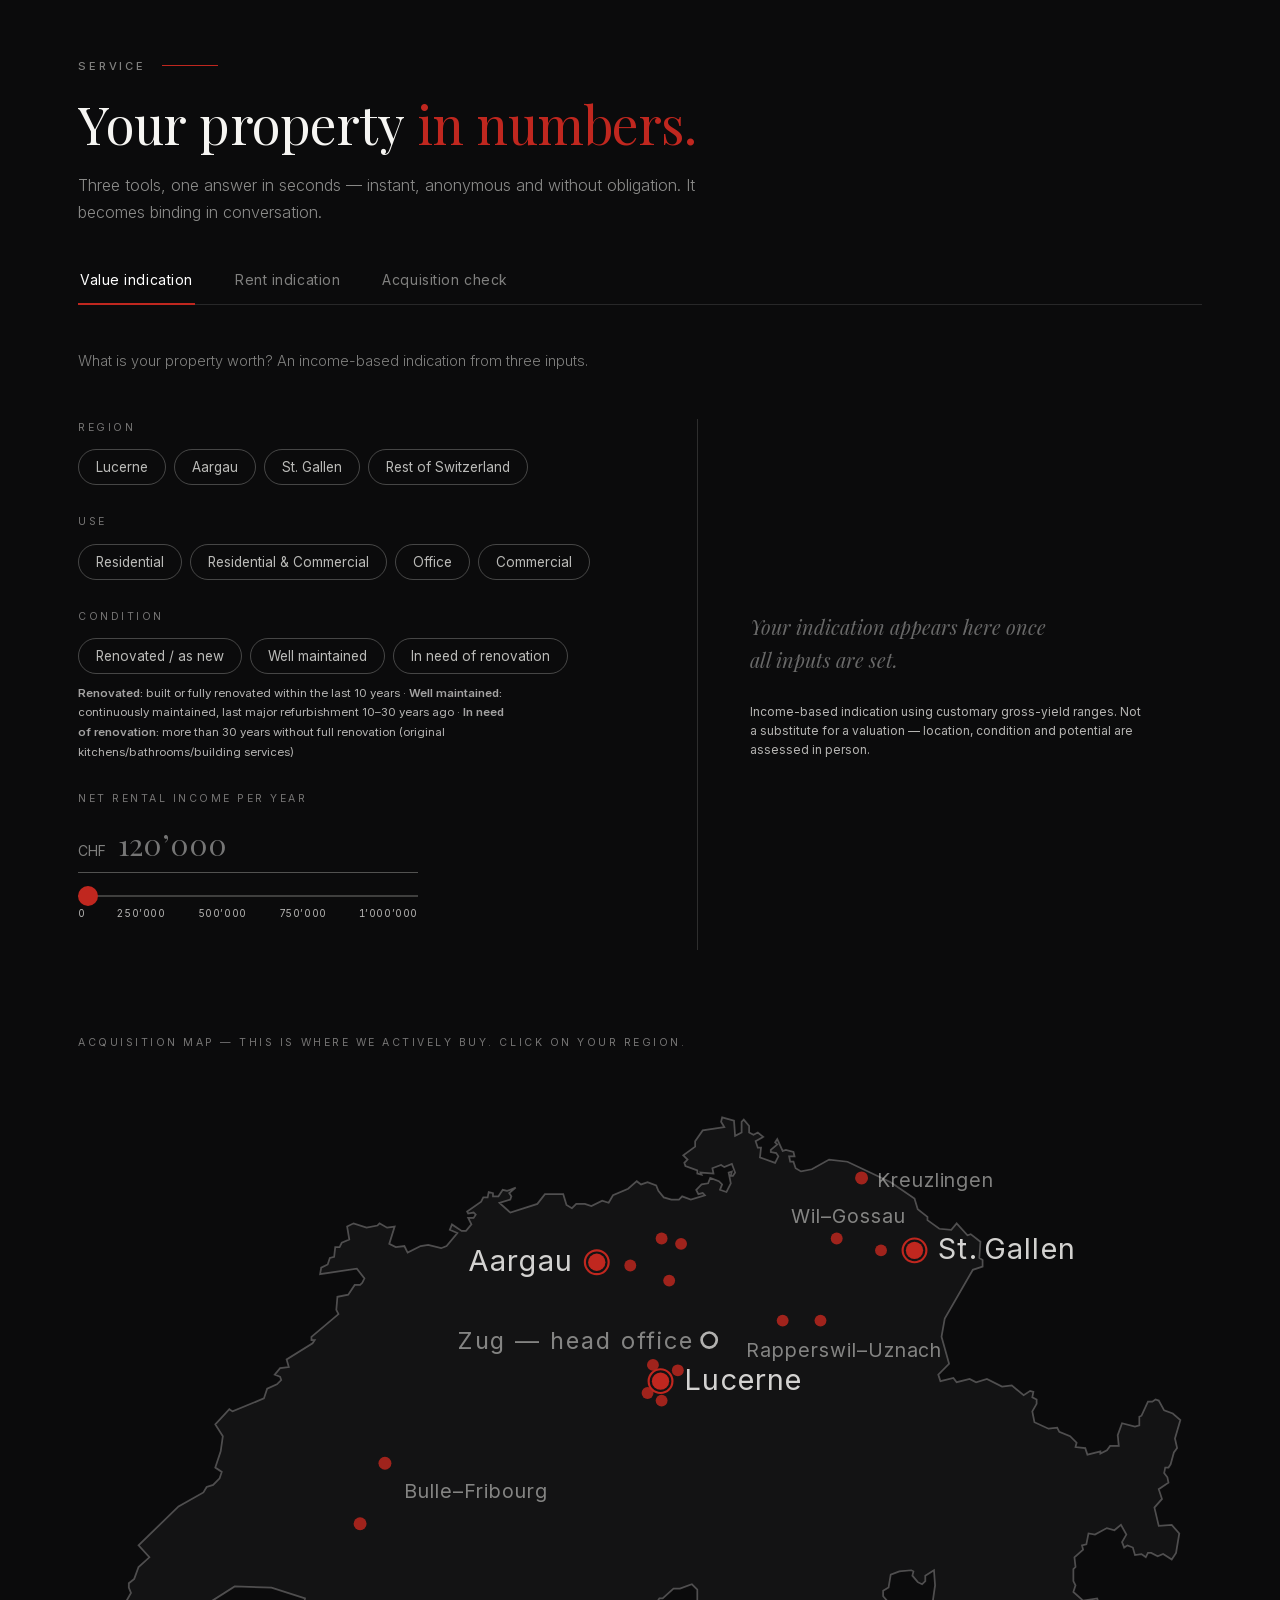
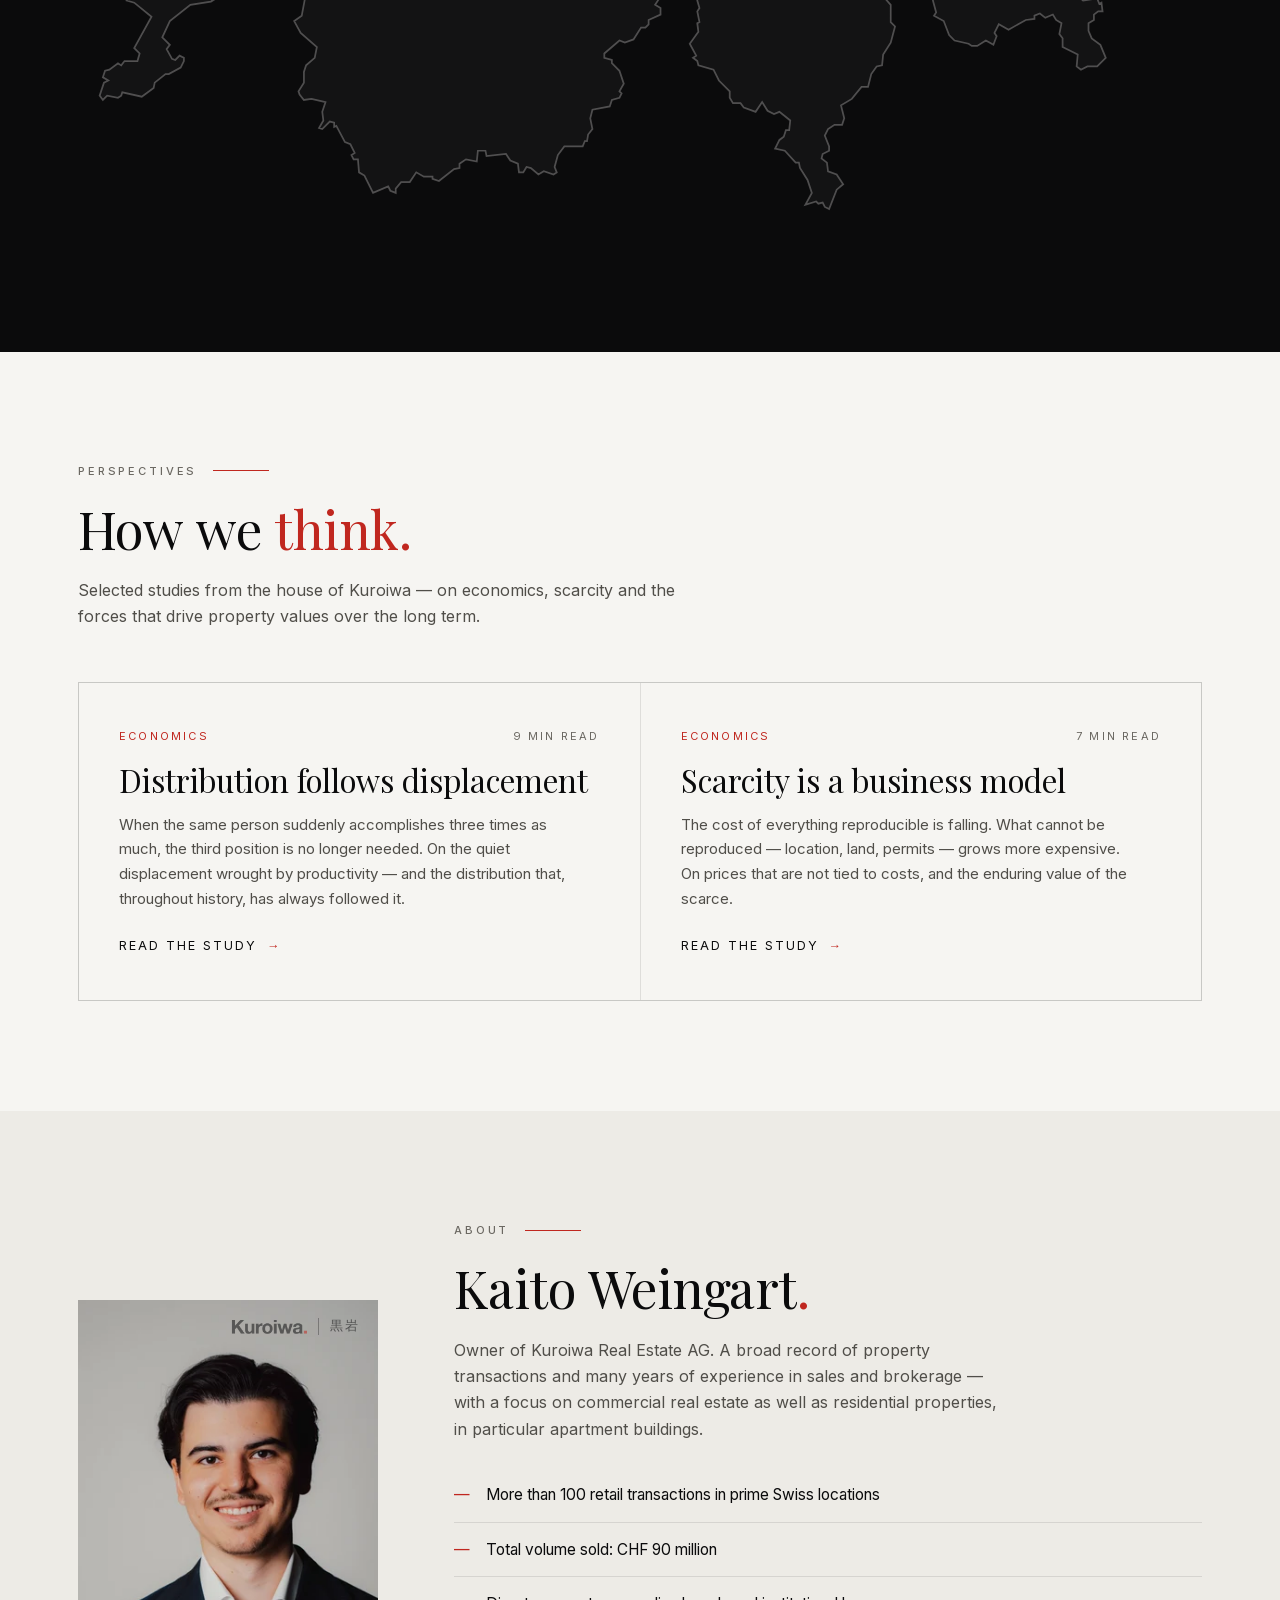
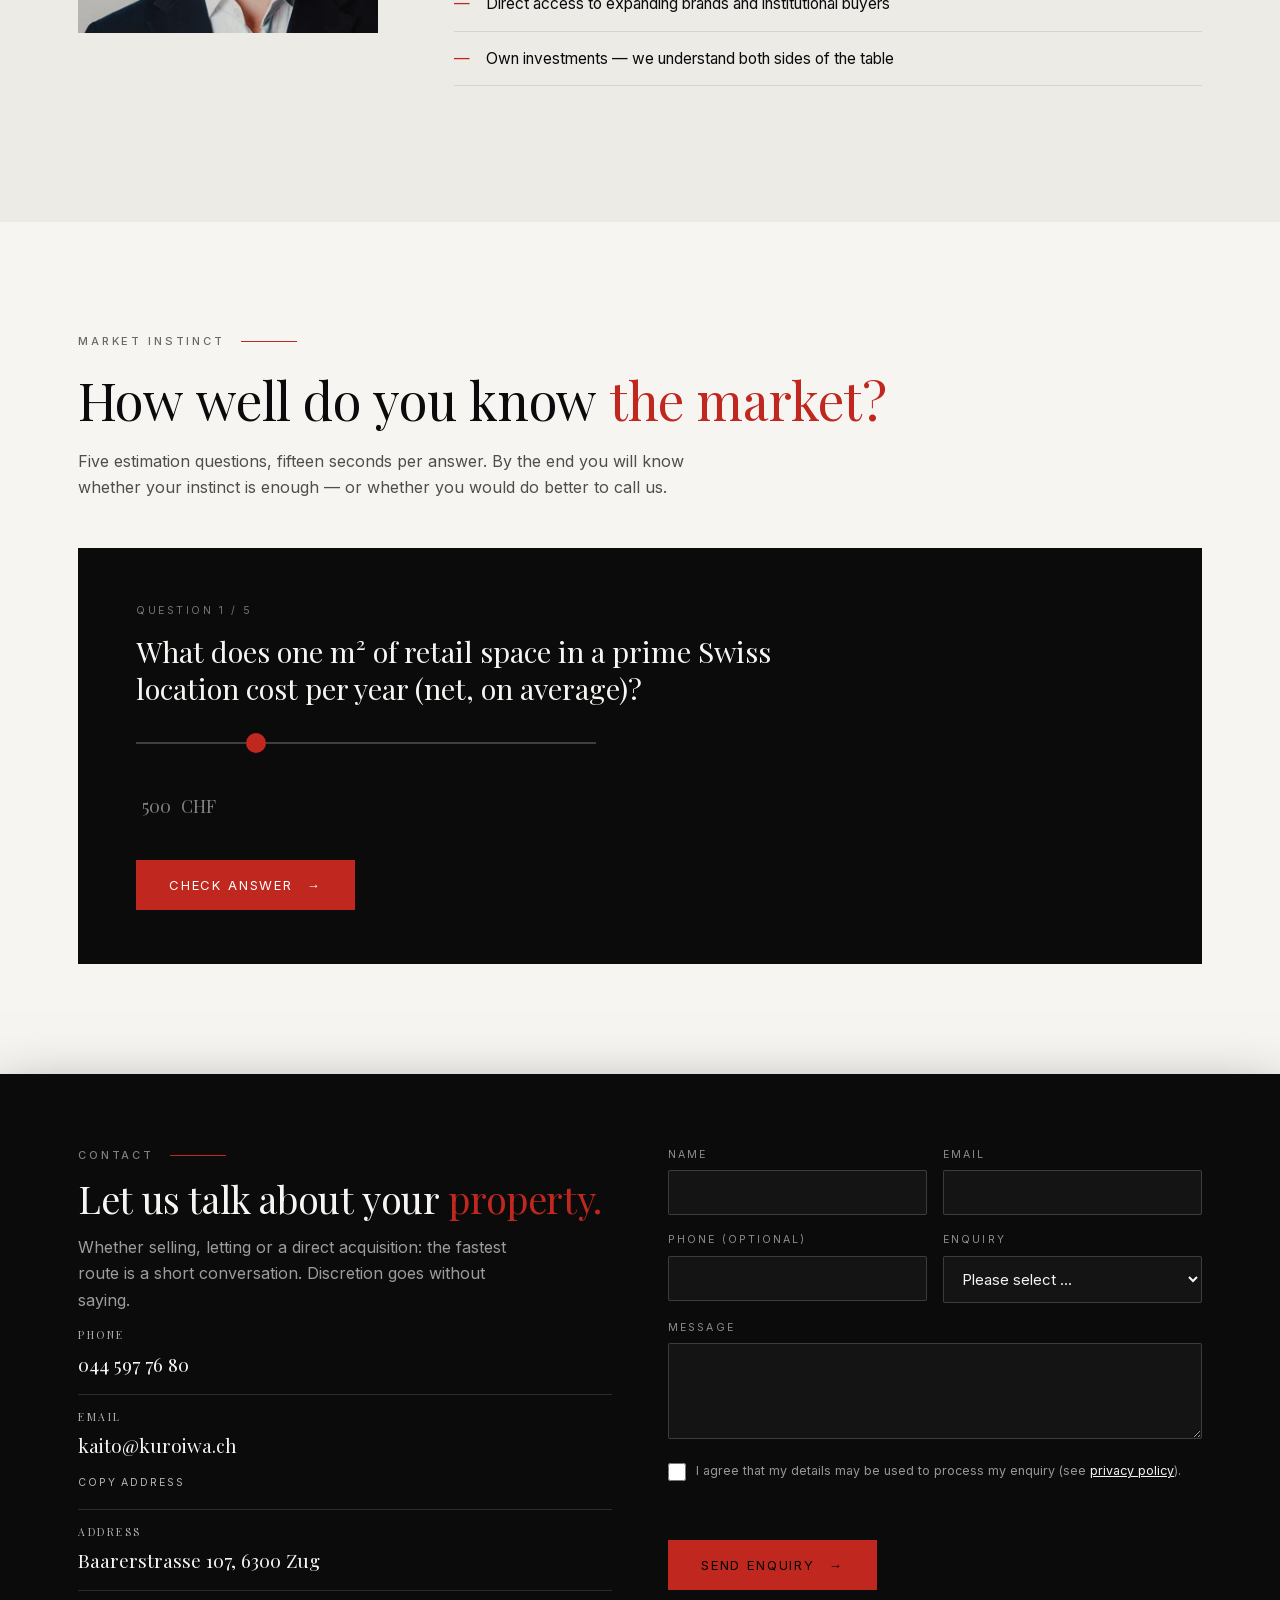
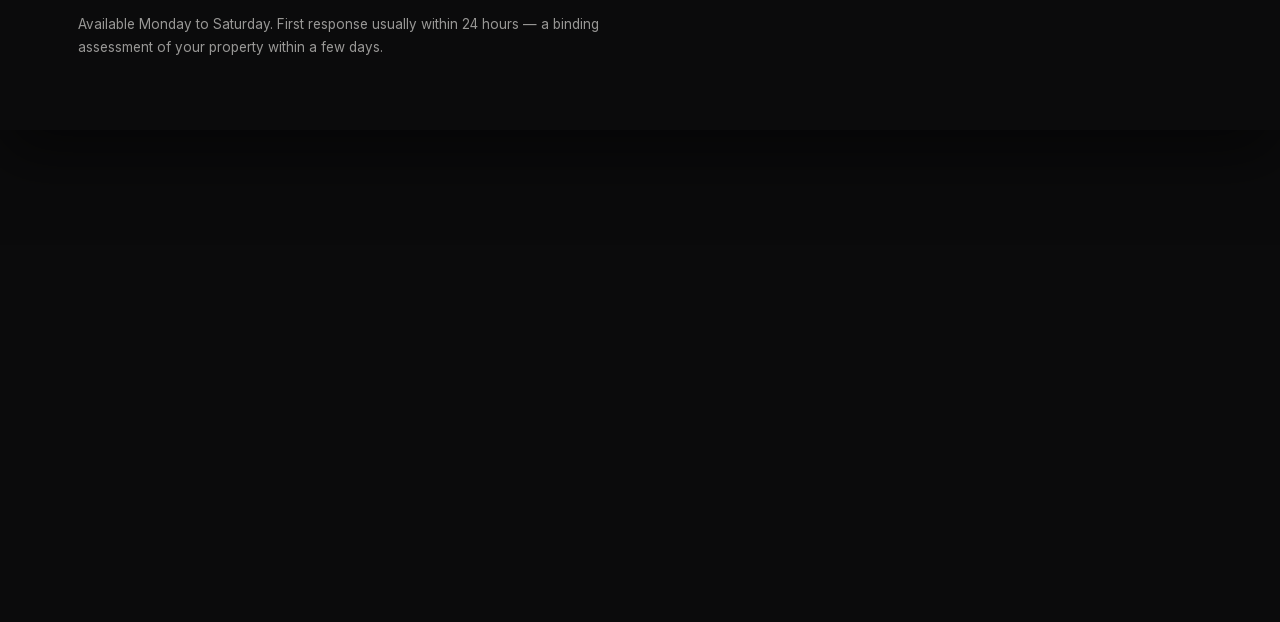
==== commit 004a302f: "Portrait von Rec.2020 nach sRGB umgerechnet, Abschlusssatz in der Ueber-Sektion entfernt" ====
--- a/en/index.html
+++ b/en/index.html
@@ -578,7 +578,6 @@
           <div>Direct access to expanding brands and institutional buyers</div>
           <div>Own investments — we understand both sides of the table</div>
         </div>
-        <p>Short paths, clear answers, binding execution: you speak directly with the owner — from the first conversation to notarisation.</p>
       </div>
     </div>
   </div>
